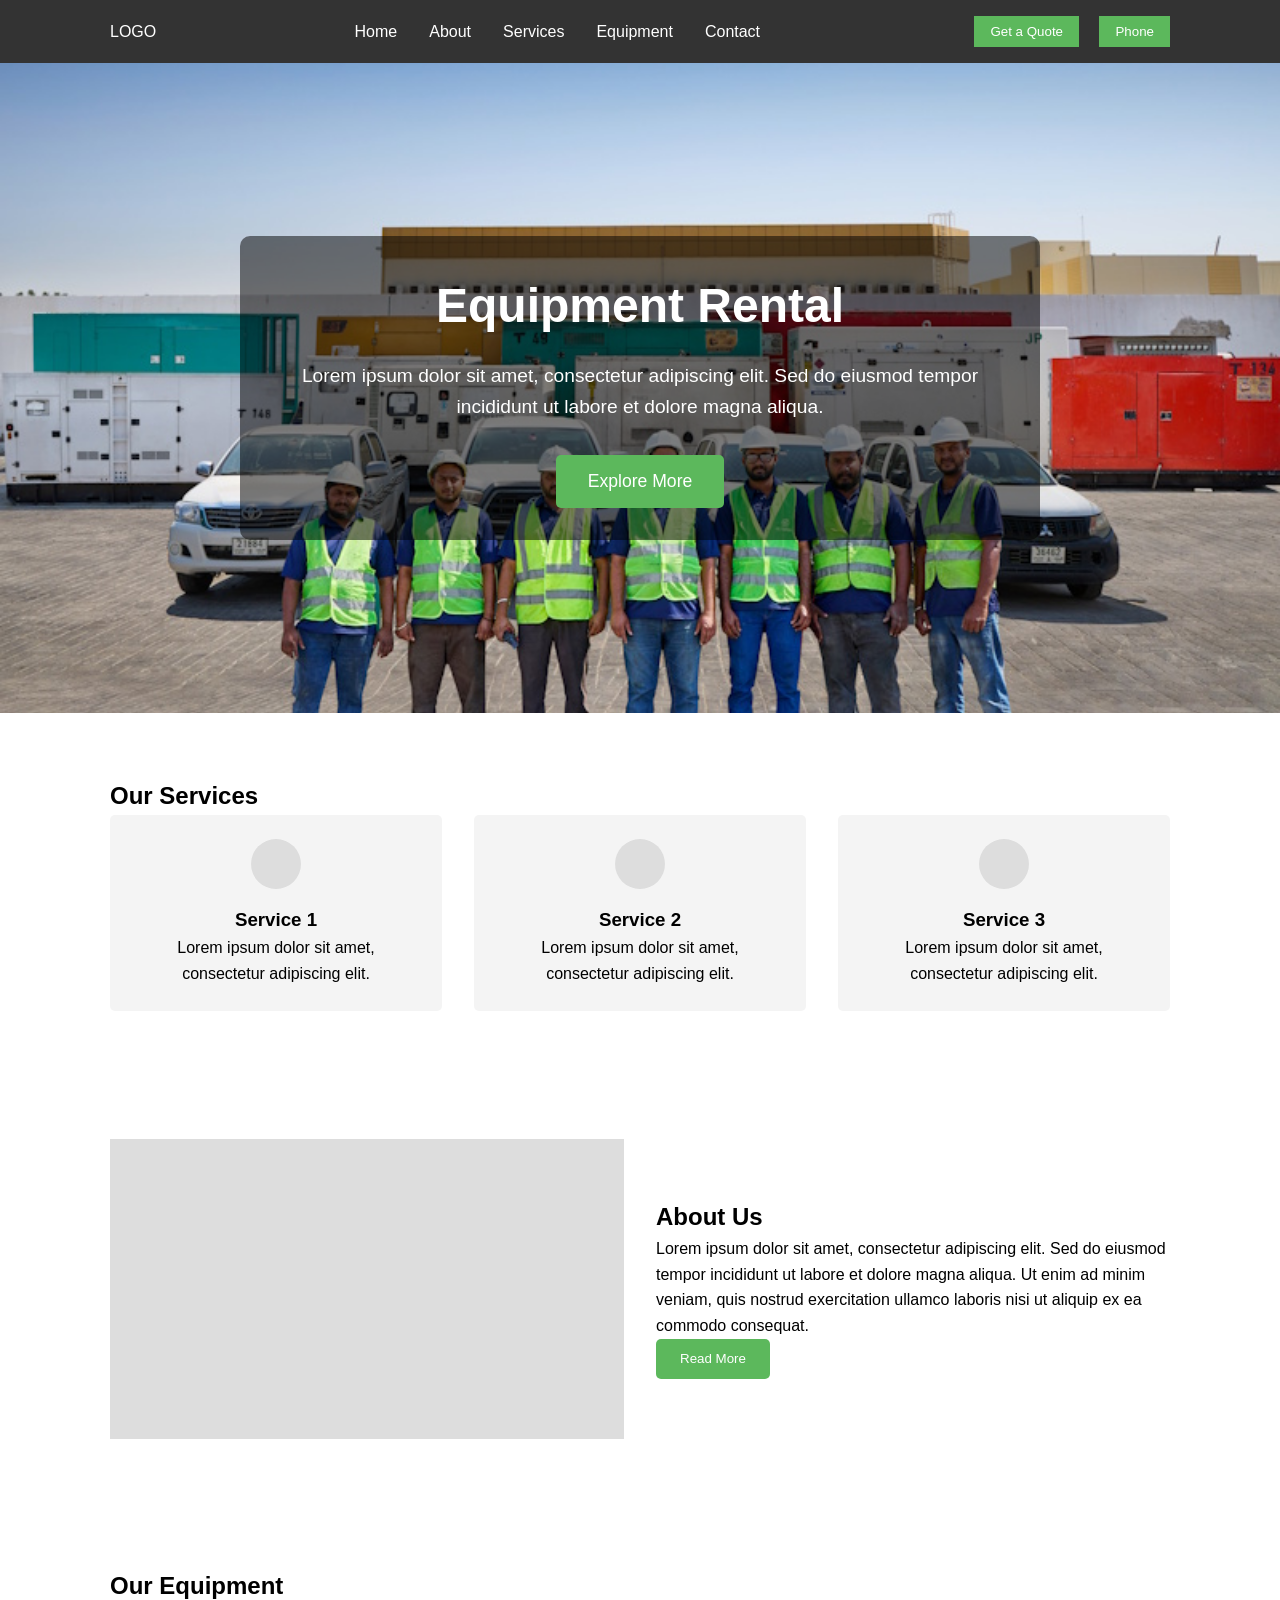
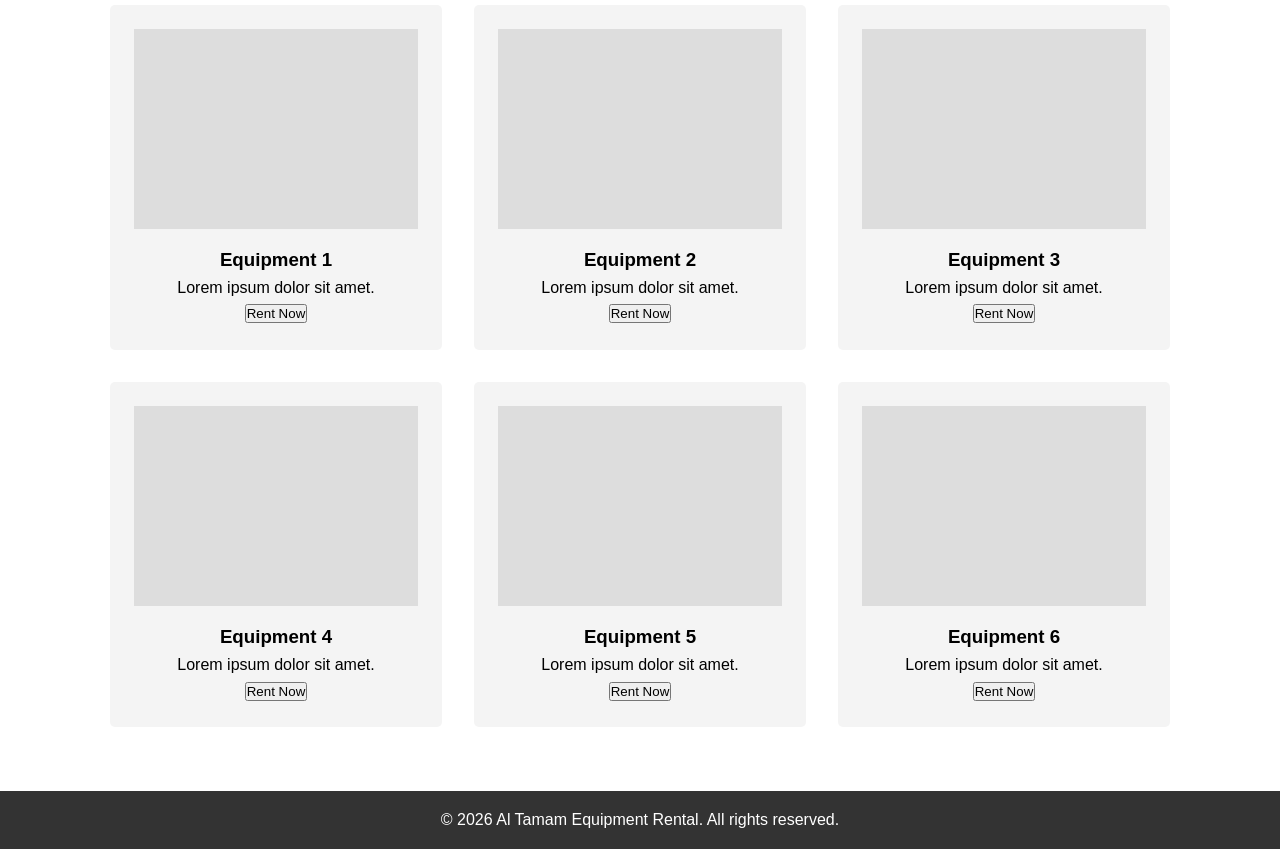
==== publish/index.html @ 0c8b54e4 "UPDATE" ====
<!DOCTYPE html>
<html lang="en">

<head>
    <meta charset="UTF-8">
    <meta name="viewport" content="width=device-width, initial-scale=1.0">
    <title>Al Tamam Equipment Rental</title>
    <link rel="stylesheet" href="style.css">
</head>

<body>
    <header>
        <div class="container">
            <div class="logo">LOGO</div>
            <nav>
                <ul>
                    <li><a href="#">Home</a></li>
                    <li><a href="#">About</a></li>
                    <li><a href="#">Services</a></li>
                    <li><a href="#">Equipment</a></li>
                    <li><a href="#">Contact</a></li>
                </ul>
            </nav>
            <div class="header-buttons">
                <button class="quote-button">Get a Quote</button>
                <button class="phone-button">Phone</button>
            </div>
        </div>
    </header>

    <section class="hero">
        <div class="hero-background">
            <div class="hero-background-image active"></div>
            <div class="hero-background-image"></div>
        </div>
        <div class="container">
            <div class="hero-content">
                <h1>Equipment Rental</h1>
                <p>Lorem ipsum dolor sit amet, consectetur adipiscing elit. Sed do eiusmod tempor incididunt ut labore
                    et dolore magna aliqua.</p>
                <button class="hero-button">Explore More</button>
            </div>
        </div>
    </section>

    <section class="services">
        <div class="container">
            <h2>Our Services</h2>
            <div class="services-grid">
                <div class="service-item">
                    <div class="service-icon"></div>
                    <h3>Service 1</h3>
                    <p>Lorem ipsum dolor sit amet, consectetur adipiscing elit.</p>
                </div>
                <div class="service-item">
                    <div class="service-icon"></div>
                    <h3>Service 2</h3>
                    <p>Lorem ipsum dolor sit amet, consectetur adipiscing elit.</p>
                </div>
                <div class="service-item">
                    <div class="service-icon"></div>
                    <h3>Service 3</h3>
                    <p>Lorem ipsum dolor sit amet, consectetur adipiscing elit.</p>
                </div>
            </div>
        </div>
    </section>

    <section class="about">
        <div class="container">
            <div class="about-content">
                <div class="about-image"></div>
                <div class="about-text">
                    <h2>About Us</h2>
                    <p>Lorem ipsum dolor sit amet, consectetur adipiscing elit. Sed do eiusmod tempor incididunt ut
                        labore et dolore magna aliqua. Ut enim ad minim veniam, quis nostrud exercitation ullamco
                        laboris nisi ut aliquip ex ea commodo consequat.</p>
                    <button class="about-button">Read More</button>
                </div>
            </div>
        </div>
    </section>

    <section class="equipment">
        <div class="container">
            <h2>Our Equipment</h2>
            <div class="equipment-grid">
                <div class="equipment-item">
                    <div class="equipment-image"></div>
                    <h3>Equipment 1</h3>
                    <p>Lorem ipsum dolor sit amet.</p>
                    <button>Rent Now</button>
                </div>
                <div class="equipment-item">
                    <div class="equipment-image"></div>
                    <h3>Equipment 2</h3>
                    <p>Lorem ipsum dolor sit amet.</p>
                    <button>Rent Now</button>
                </div>
                <div class="equipment-item">
                    <div class="equipment-image"></div>
                    <h3>Equipment 3</h3>
                    <p>Lorem ipsum dolor sit amet.</p>
                    <button>Rent Now</button>
                </div>
                <div class="equipment-item">
                    <div class="equipment-image"></div>
                    <h3>Equipment 4</h3>
                    <p>Lorem ipsum dolor sit amet.</p>
                    <button>Rent Now</button>
                </div>
                <div class="equipment-item">
                    <div class="equipment-image"></div>
                    <h3>Equipment 5</h3>
                    <p>Lorem ipsum dolor sit amet.</p>
                    <button>Rent Now</button>
                </div>
                <div class="equipment-item">
                    <div class="equipment-image"></div>
                    <h3>Equipment 6</h3>
                    <p>Lorem ipsum dolor sit amet.</p>
                    <button>Rent Now</button>
                </div>
            </div>
        </div>
    </section>

    <footer>
        <div class="container">
            <p>&copy; 2026 Al Tamam Equipment Rental. All rights reserved.</p>
        </div>
    </footer>
    <script src="script.js"></script>
</body>

</html>
---- publish/style.css ----
/* Basic Reset */
* {
    margin: 0;
    padding: 0;
    box-sizing: border-box;
}

body {
    font-family: Arial, sans-serif;
    line-height: 1.6;
}

.container {
    max-width: 1100px;
    margin: 0 auto;
    padding: 0 20px;
}

/* Header */
header {
    background-color: #333;
    color: #fff;
    padding: 1rem 0;
}

header .container {
    display: flex;
    justify-content: space-between;
    align-items: center;
}

nav ul {
    list-style: none;
    display: flex;
}

nav ul li a {
    color: #fff;
    text-decoration: none;
    padding: 0 1rem;
}

.header-buttons button {
    background-color: #5cb85c;
    color: #fff;
    border: none;
    padding: 0.5rem 1rem;
    margin-left: 1rem;
    cursor: pointer;
}

/* Hero Section */
.hero {
    position: relative;
    height: 650px; /* Adjust as needed */
    overflow: hidden;
    color: #fff;
    text-align: center;
    display: flex;
    align-items: center;
    justify-content: center;
}

.hero-background {
    position: absolute;
    bottom: 0;
    left: 0;
    width: 100%;
    height: 100%;
    background-size: cover;
    background-position: center;
    background-attachment: fixed; /* Parallax effect */
    z-index: -1; /* Behind the content */
}

.hero-background-image {
    position: absolute;
    top: 0;
    left: 0;
    width: 100%;
    height: 100%;
    background-size: cover;
    background-position: center;
    opacity: 0; /* Initially hidden */
    transition: opacity 1s ease-in-out; /* Dissolve transition */
}

.hero-background-image.active {
    opacity: 1; /* Initially visible */
}

.hero-content {
    padding: 2rem;
    background-color: rgba(0, 0, 0, 0.5); /* Semi-transparent background for readability */
    border-radius: 10px;
    max-width: 800px;
}

.hero h1 {
    font-size: 3rem;
    margin-bottom: 1rem;
}

.hero p {
    font-size: 1.2rem;
    margin-bottom: 2rem;
}

.hero-button {
    background-color: #5cb85c;
    color: #fff;
    border: none;
    padding: 1rem 2rem;
    font-size: 1.1rem;
    cursor: pointer;
    border-radius: 5px;
    transition: background-color 0.3s ease;
}

.hero-button:hover {
    background-color: #4cae4c;
}

/* Services Section */
.services {
    padding: 4rem 0;
}

.services-grid {
    display: grid;
    grid-template-columns: repeat(auto-fit, minmax(250px, 1fr));
    gap: 2rem;
}

.service-item {
    background-color: #f4f4f4;
    padding: 1.5rem;
    border-radius: 5px;
    text-align: center;
}

.service-icon {
    width: 50px;
    height: 50px;
    background-color: #ddd;
    margin: 0 auto 1rem;
    border-radius: 50%;
}

/* About Section */
.about {
    padding: 4rem 0;
}

.about-content {
    display: flex;
    gap: 2rem;
    align-items: center;
}

.about-image {
    width: 50%;
    height: 300px;
    background-color: #ddd;
}

.about-text {
    width: 50%;
}

.about-button {
    background-color: #5cb85c;
    color: #fff;
    border: none;
    padding: 0.8rem 1.5rem;
    cursor: pointer;
    border-radius: 5px;
}

/* Equipment Section */
.equipment {
    padding: 4rem 0;
}

.equipment-grid {
    display: grid;
    grid-template-columns: repeat(auto-fit, minmax(250px, 1fr));
    gap: 2rem;
}

.equipment-item {
    background-color: #f4f4f4;
    padding: 1.5rem;
    border-radius: 5px;
    text-align: center;
}

.equipment-image {
    width: 100%;
    height: 200px;
    background-color: #ddd;
    margin-bottom: 1rem;
}

/* Footer */
footer {
    background-color: #333;
    color: #fff;
    text-align: center;
    padding: 1rem 0;
}
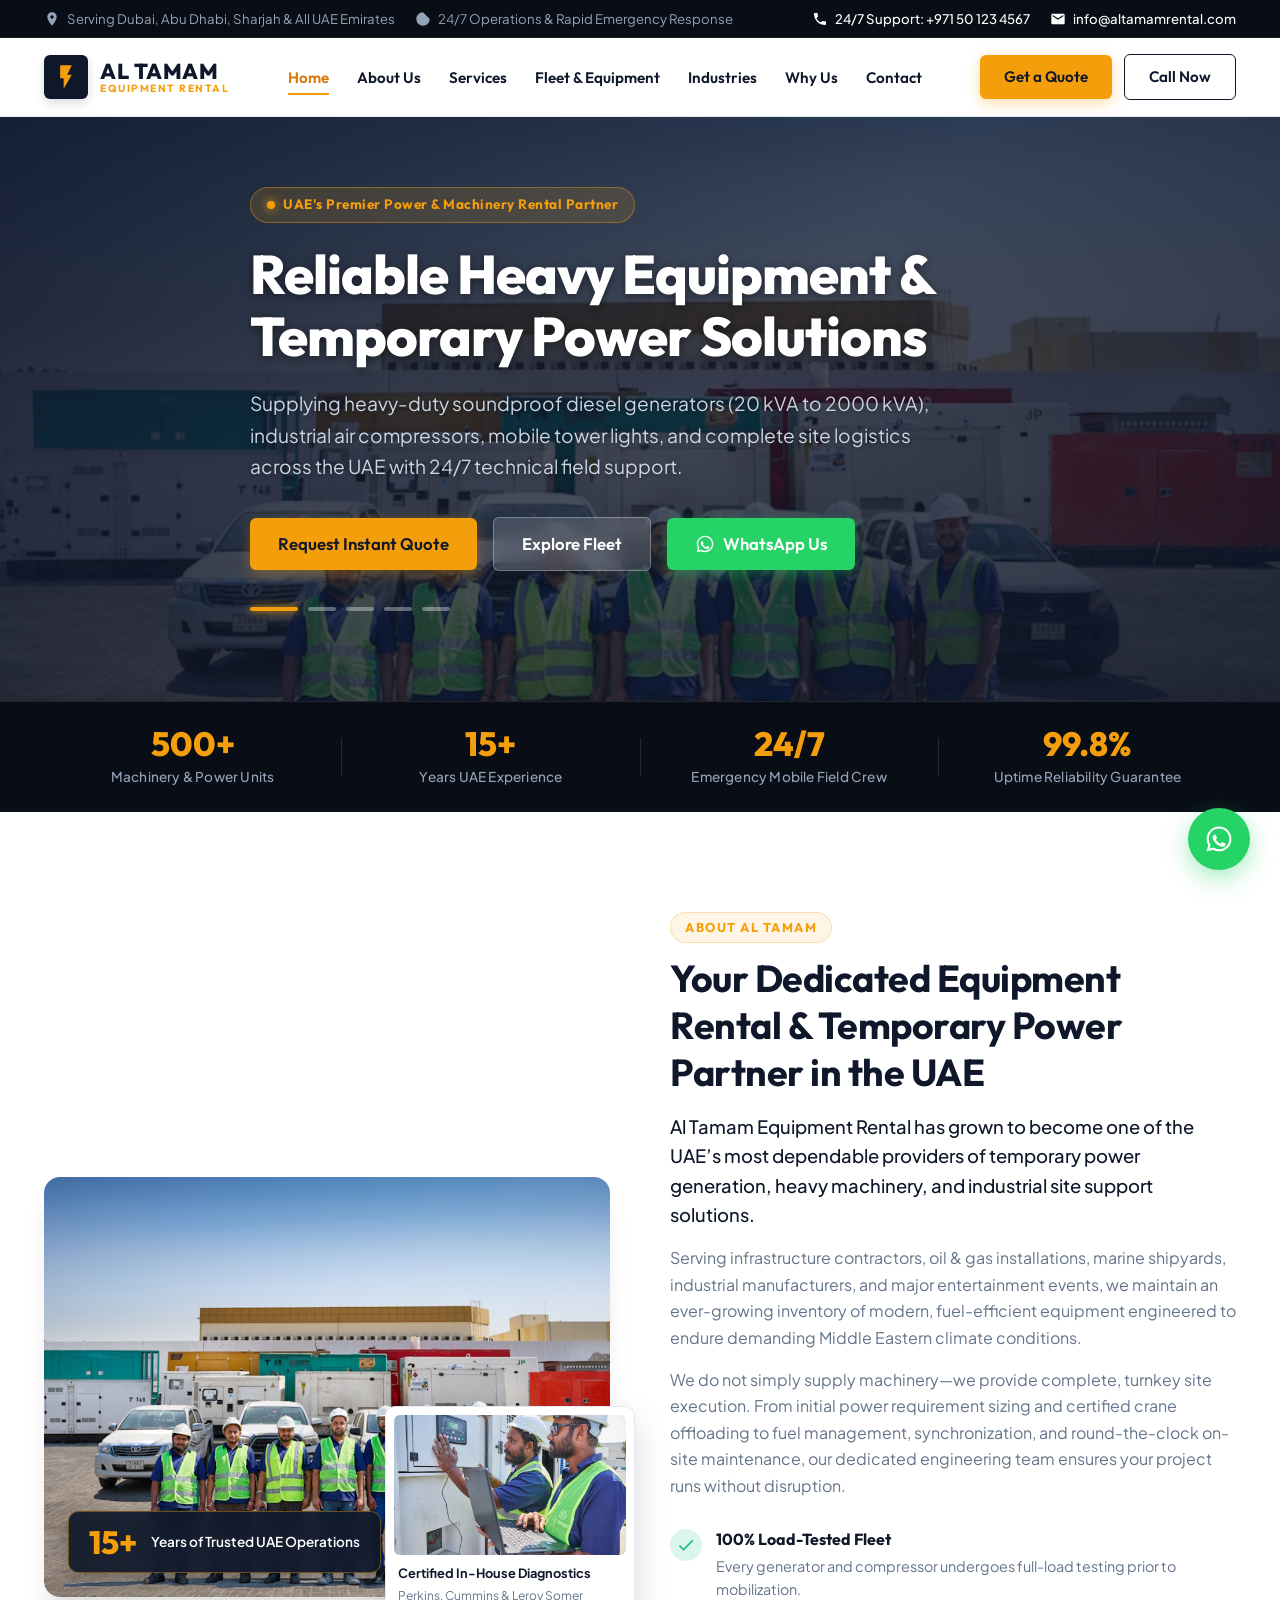
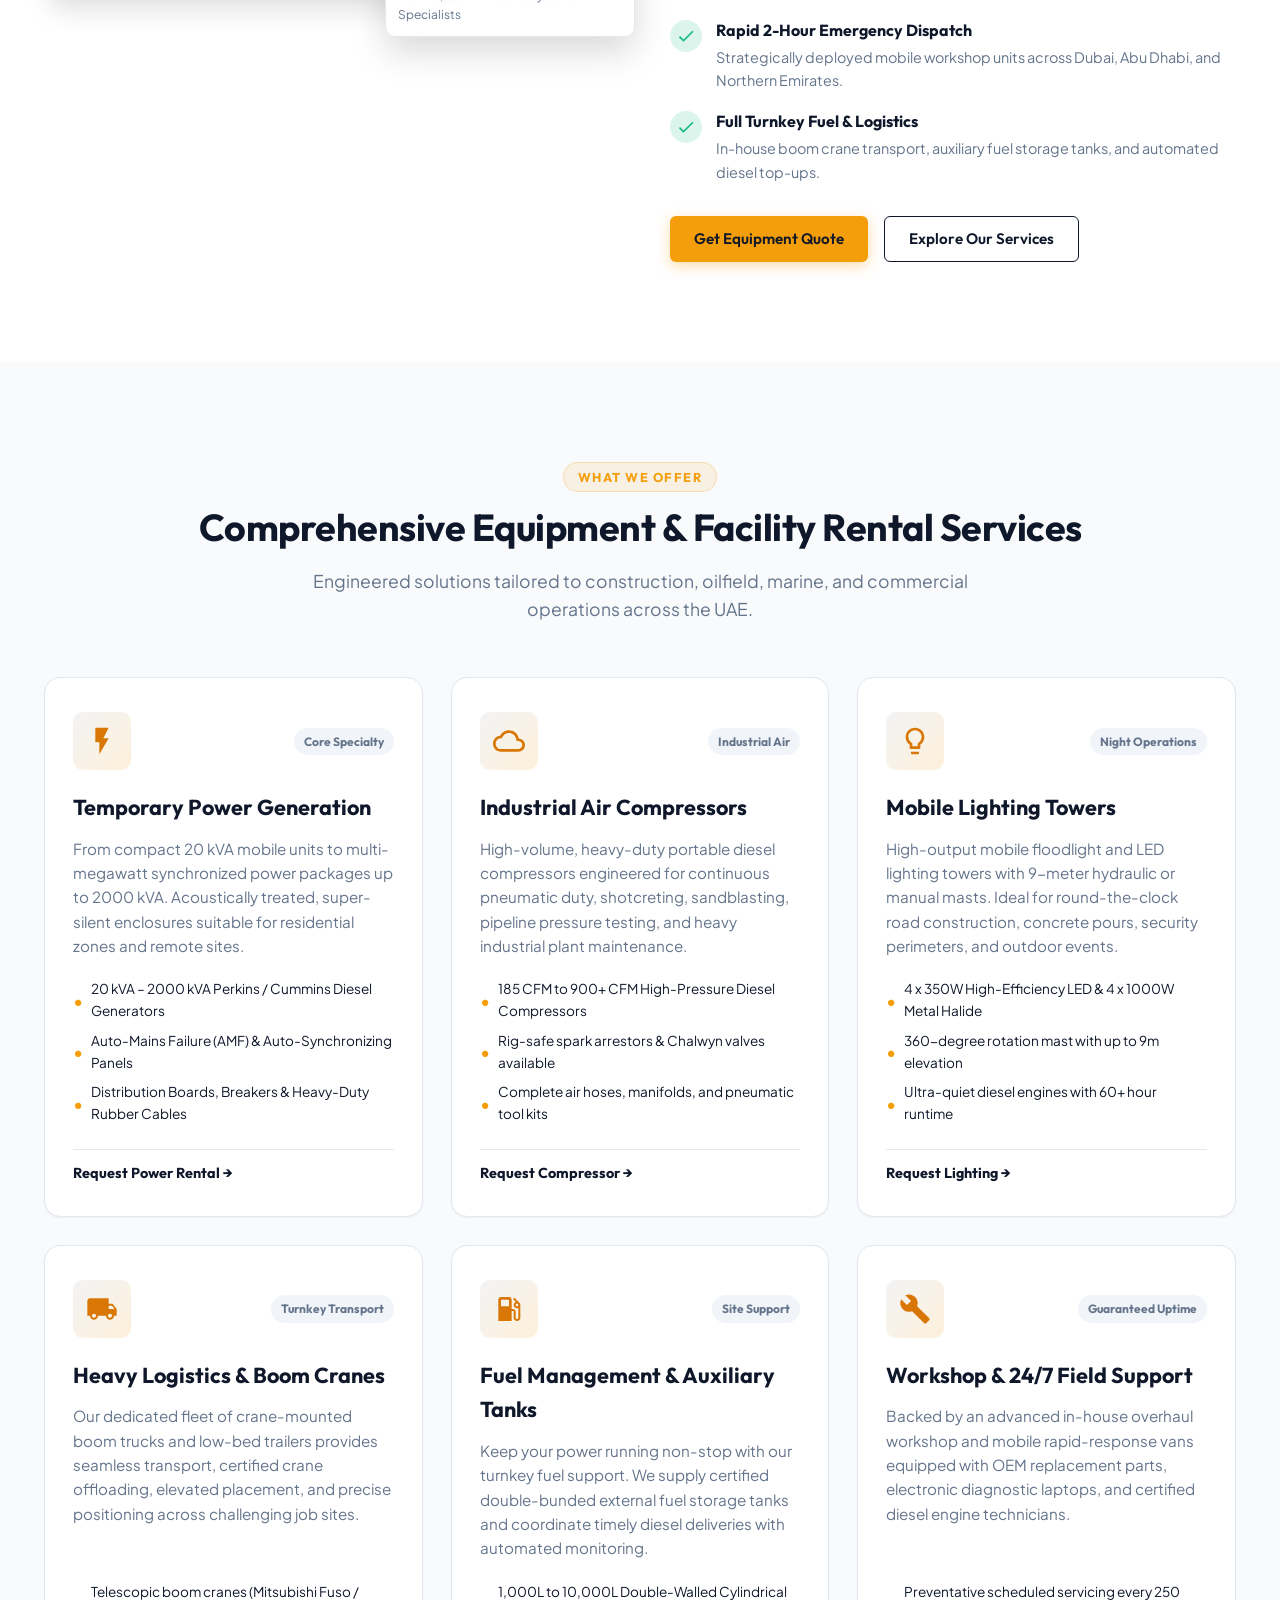
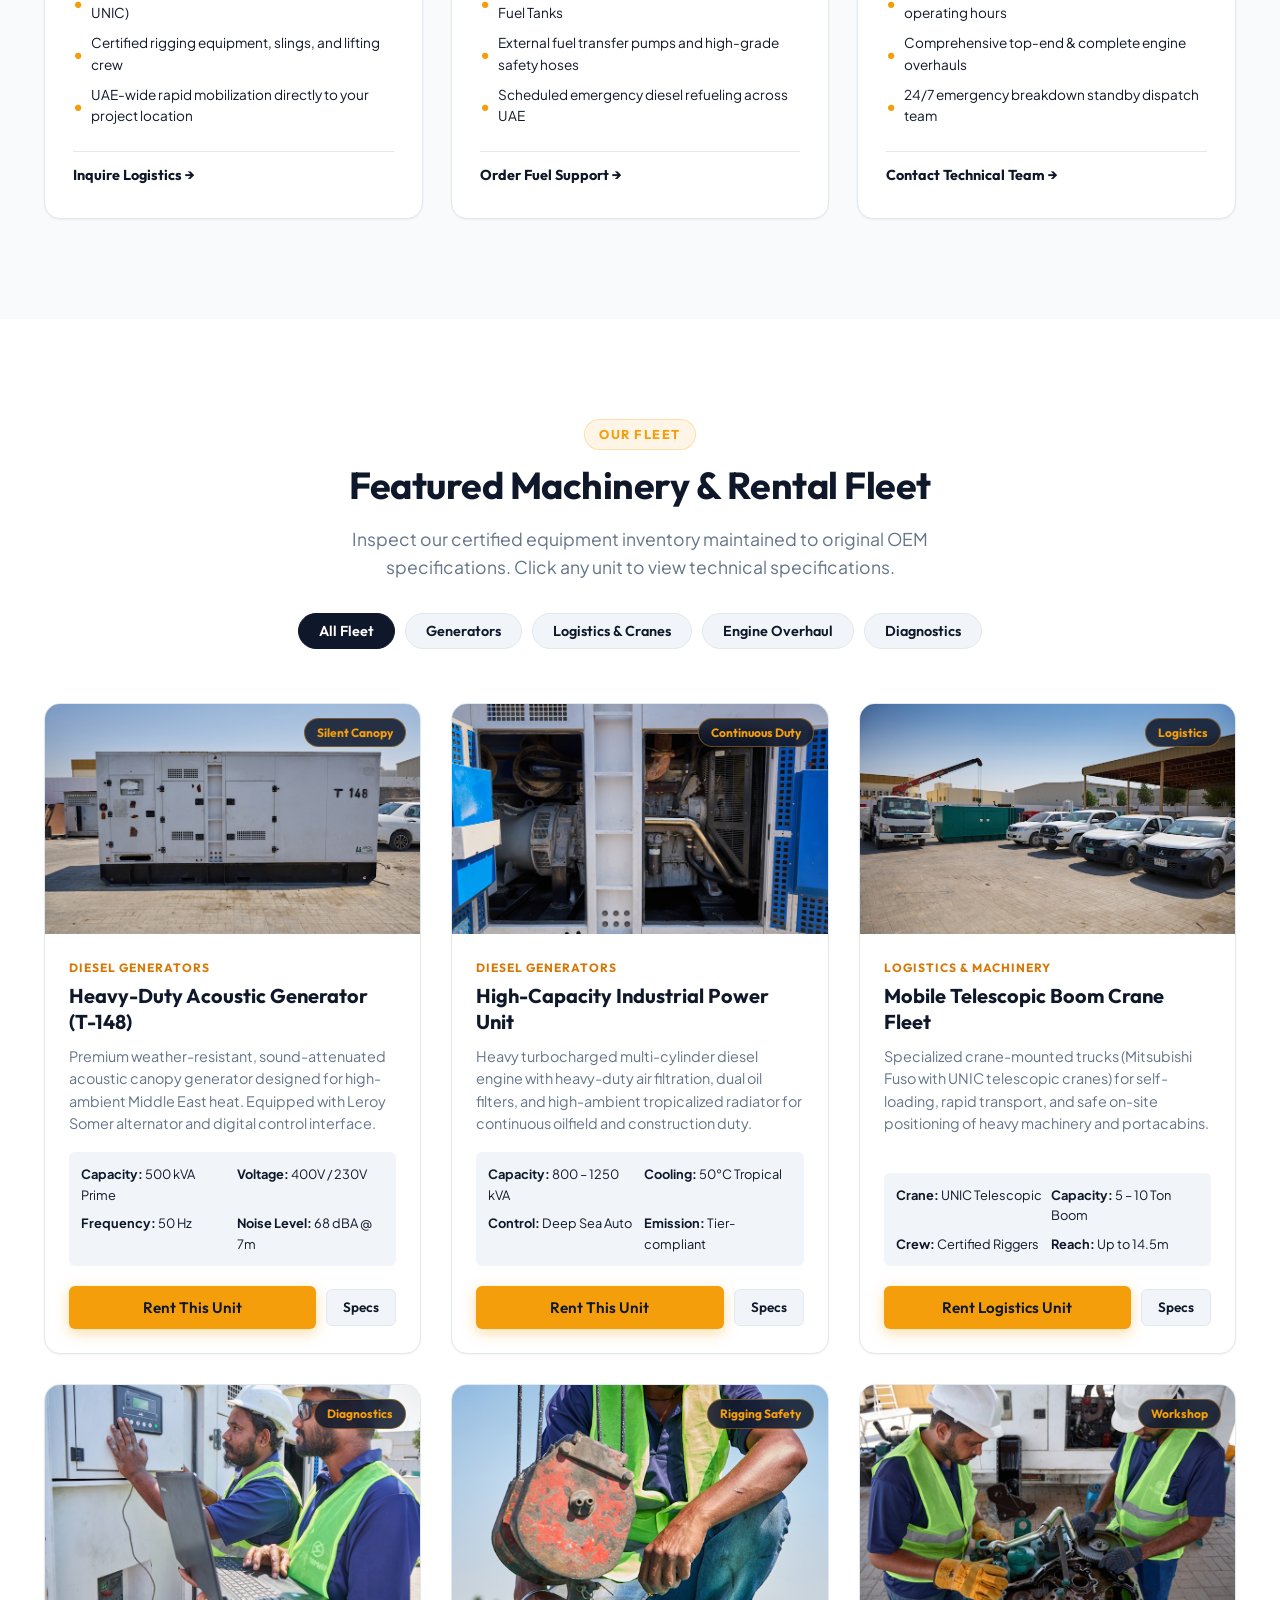
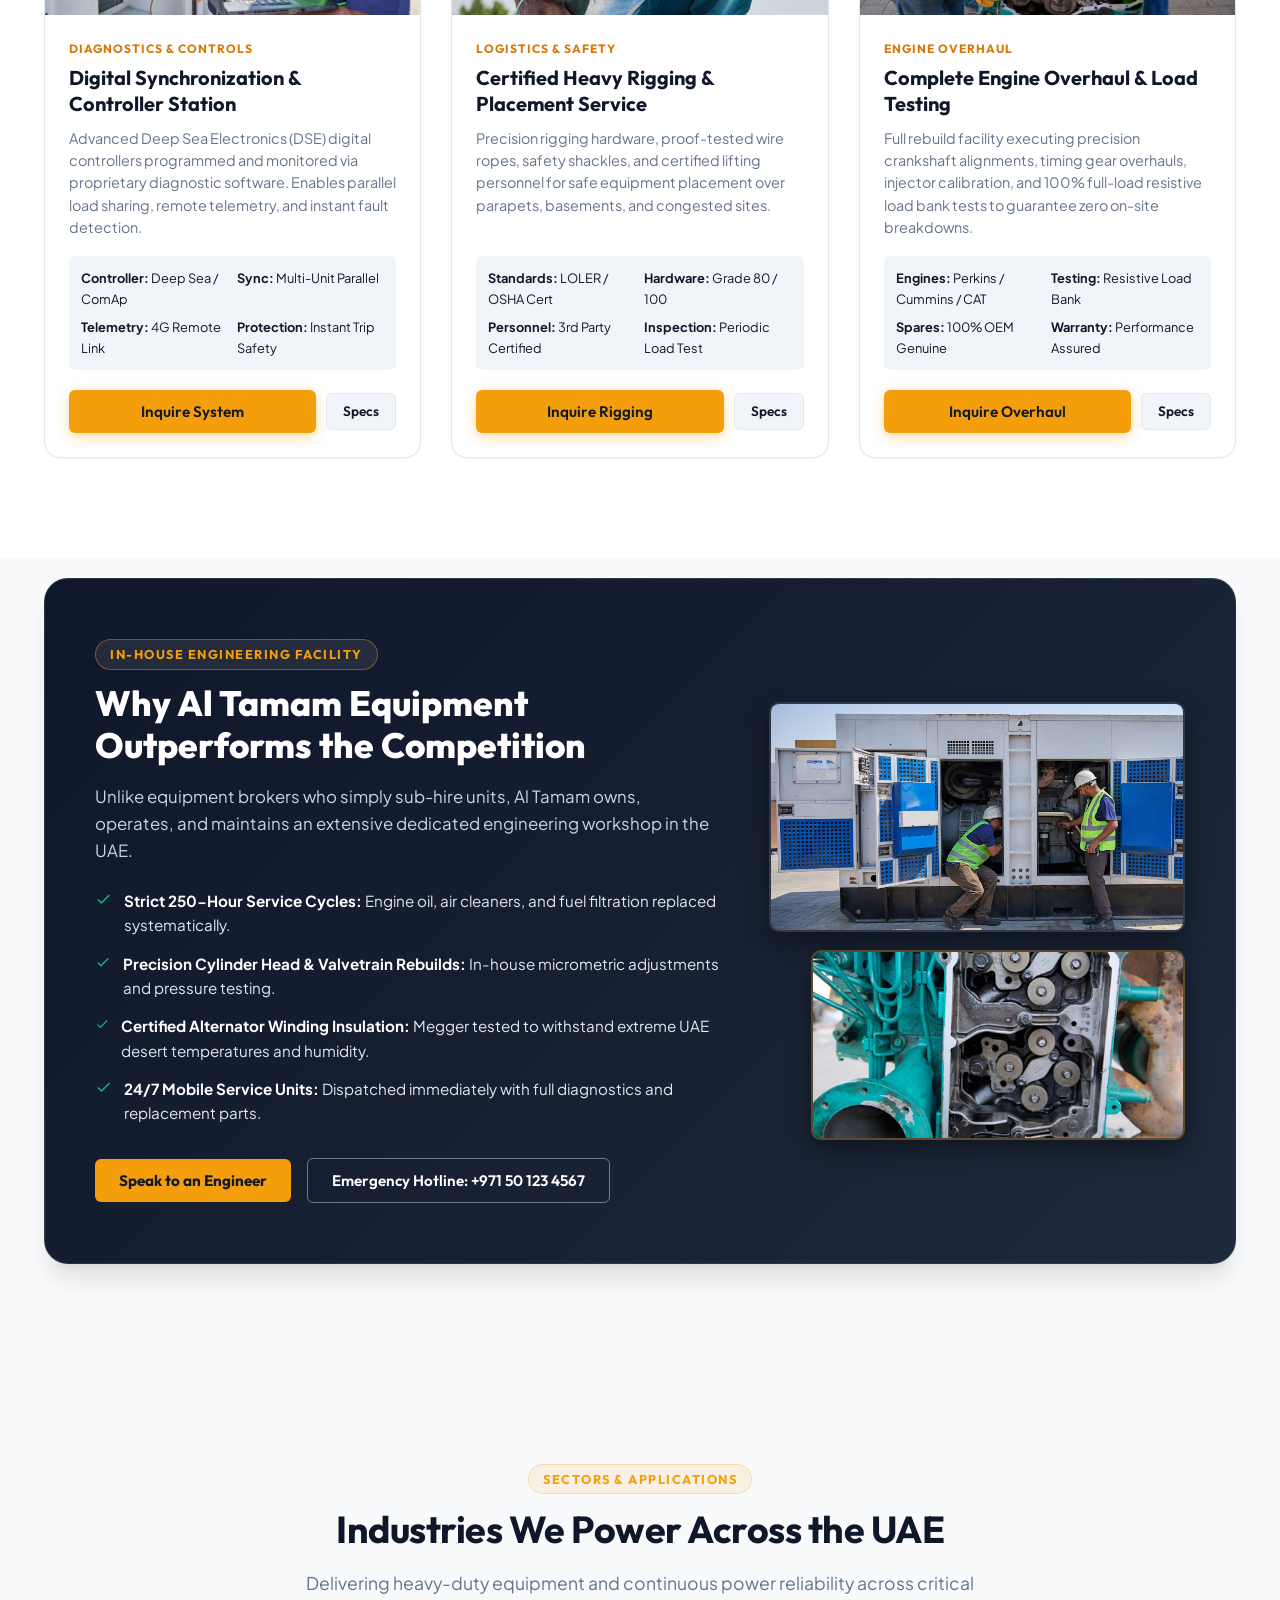
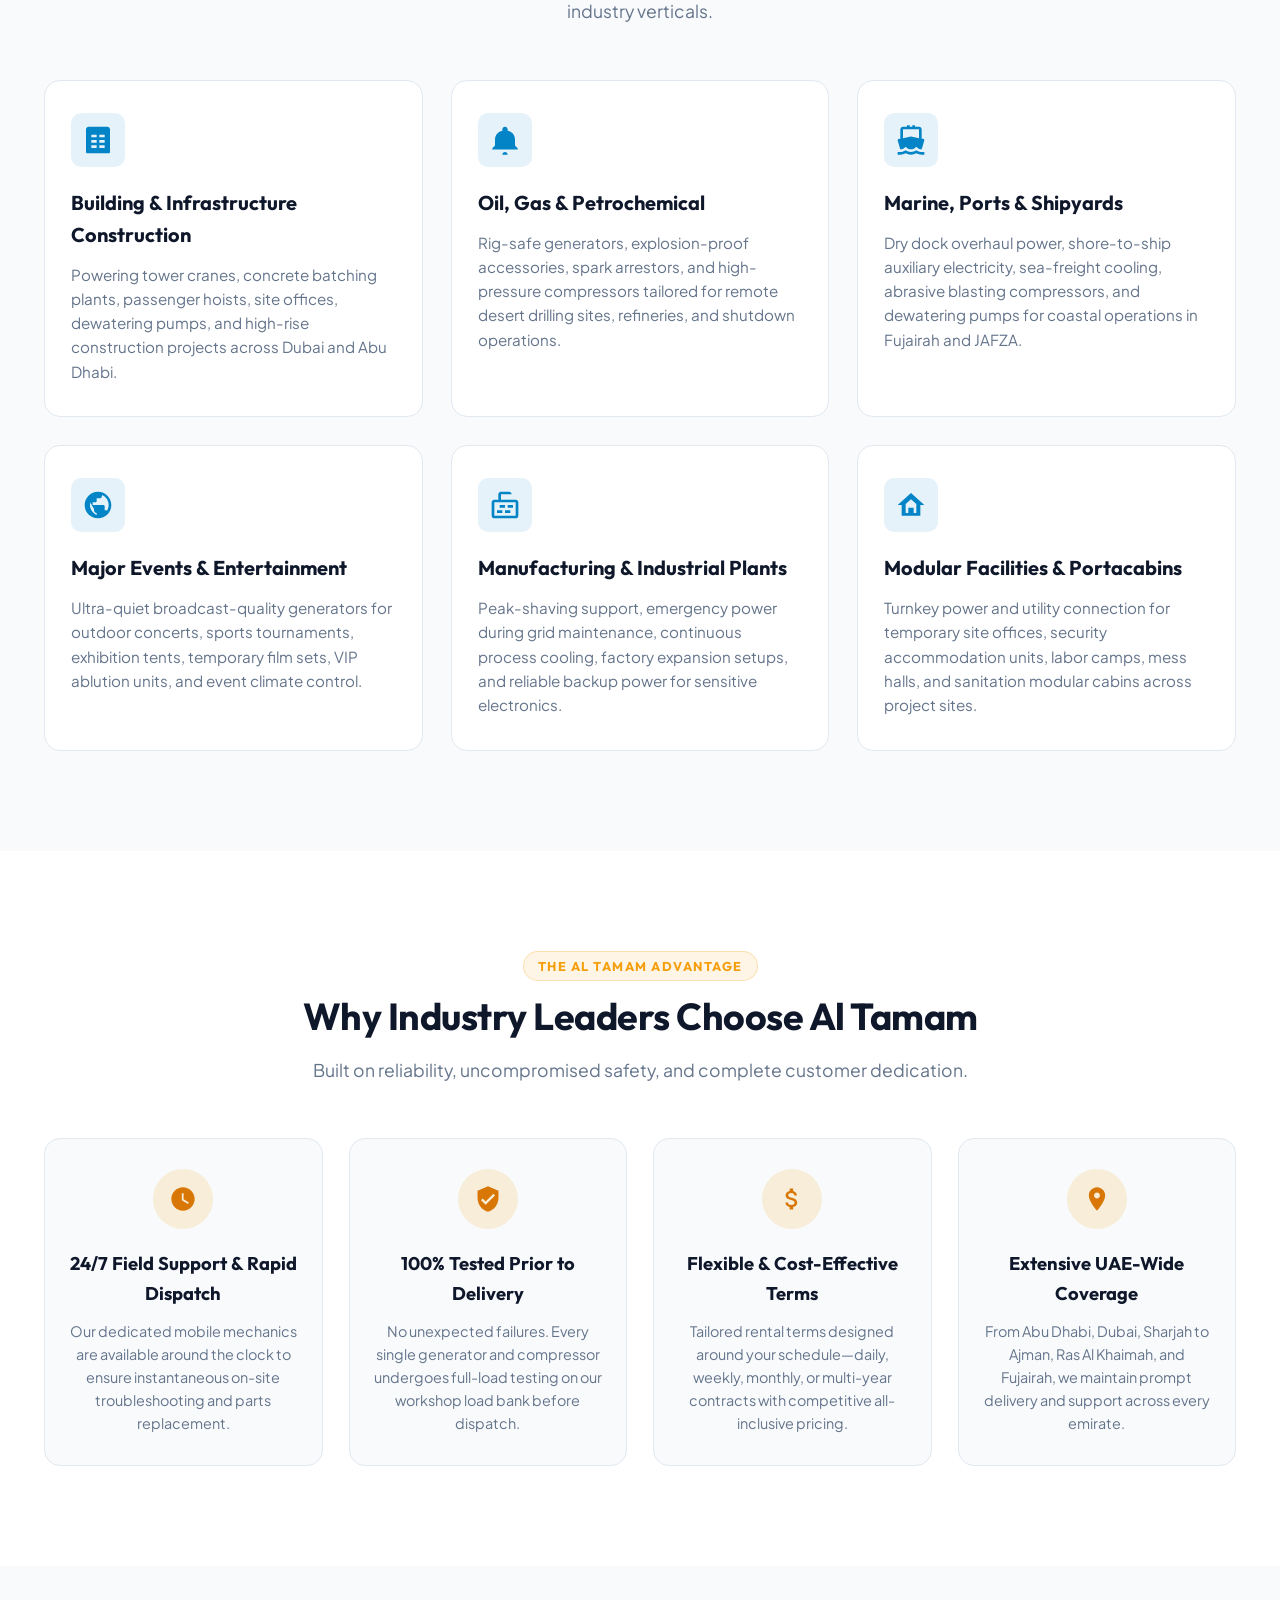
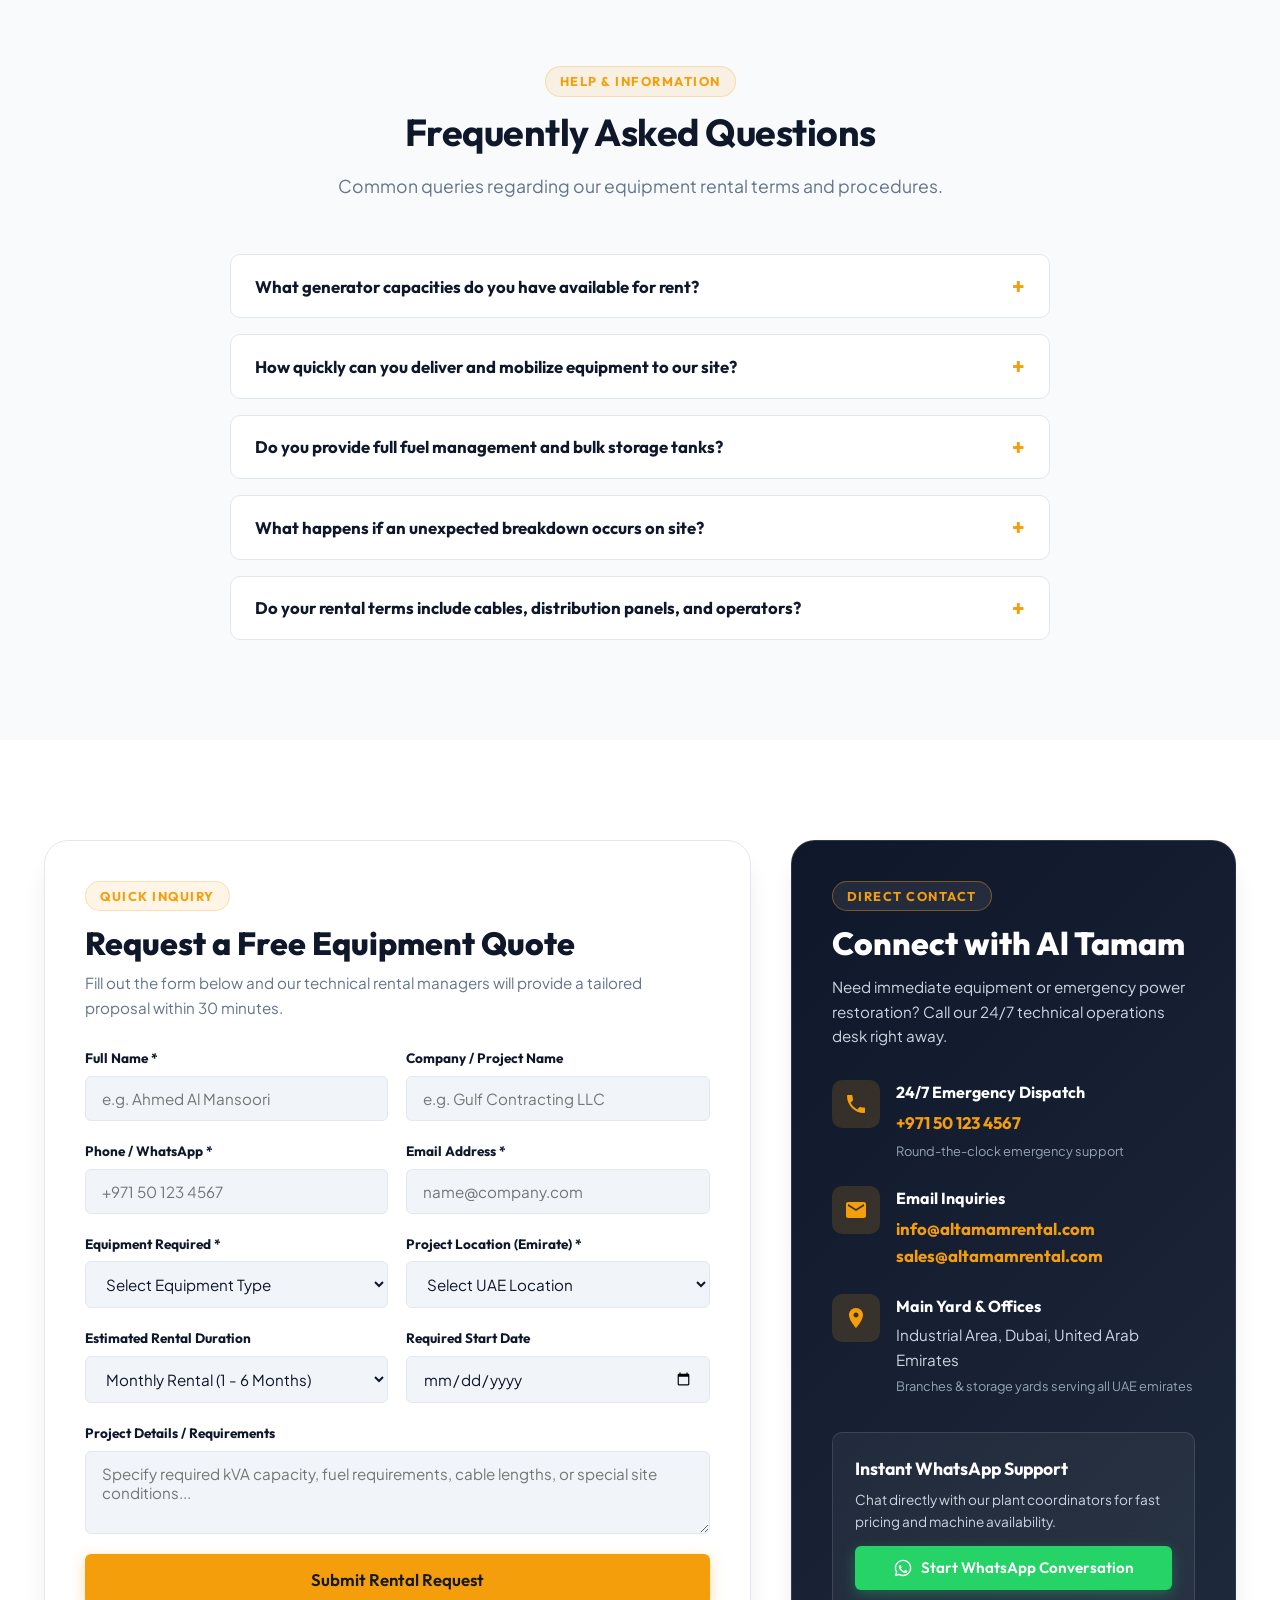
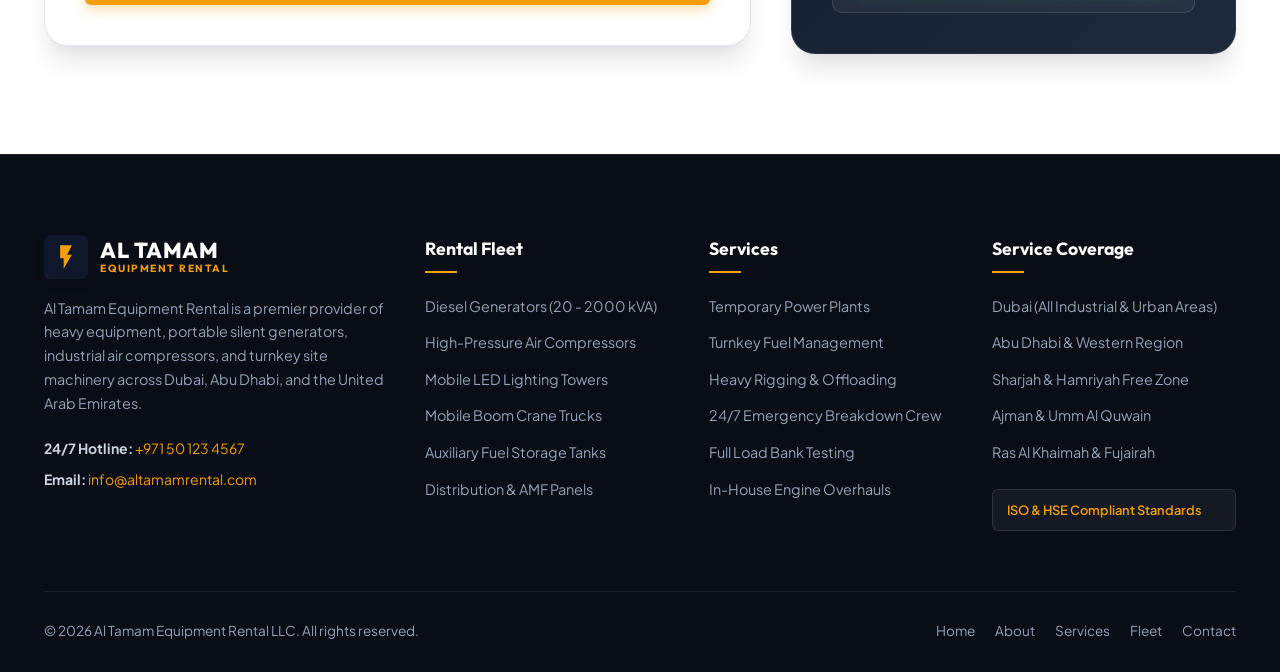
==== commit f9b55c1f: "feat: add frontend assets including script, style, and HTML files for Altamam equipment rental platf" ====
--- a/publish/index.html
+++ b/publish/index.html
@@ -4,132 +4,1061 @@
 <head>
     <meta charset="UTF-8">
     <meta name="viewport" content="width=device-width, initial-scale=1.0">
-    <title>Al Tamam Equipment Rental</title>
+    <title>Al Tamam Equipment Rental | Power Generation & Heavy Equipment Rental UAE</title>
+    <meta name="description" content="Al Tamam Equipment Rental provides premier temporary power generation, diesel generators (20 kVA - 2000 kVA), industrial air compressors, mobile lighting towers, and heavy logistics across Dubai, Abu Dhabi, and the UAE.">
+    <meta name="keywords" content="Equipment Rental UAE, Diesel Generator Rental Dubai, Portacabin Rental, Air Compressor Rental, Lighting Tower Rental, Power Solutions UAE, Al Tamam">
+    
+    <!-- Google Fonts -->
+    <link rel="preconnect" href="https://fonts.googleapis.com">
+    <link rel="preconnect" href="https://fonts.gstatic.com" crossorigin>
+    <link href="https://fonts.googleapis.com/css2?family=Outfit:wght@300;400;500;600;700;800&family=Plus+Jakarta+Sans:wght@400;500;600;700&display=swap" rel="stylesheet">
+    
+    <!-- Stylesheet -->
     <link rel="stylesheet" href="style.css">
 </head>
 
 <body>
-    <header>
-        <div class="container">
-            <div class="logo">LOGO</div>
-            <nav>
+    <!-- Top Information Bar -->
+    <div class="top-bar">
+        <div class="container top-bar-container">
+            <div class="top-bar-left">
+                <span class="info-item">
+                    <svg viewBox="0 0 24 24" width="16" height="16" fill="currentColor"><path d="M12 2C8.13 2 5 5.13 5 9c0 5.25 7 13 7 13s7-7.75 7-13c0-3.87-3.13-7-7-7zm0 9.5c-1.38 0-2.5-1.12-2.5-2.5s1.12-2.5 2.5-2.5 2.5 1.12 2.5 2.5-1.12 2.5-2.5 2.5z"/></svg>
+                    Serving Dubai, Abu Dhabi, Sharjah & All UAE Emirates
+                </span>
+                <span class="info-item desktop-only">
+                    <svg viewBox="0 0 24 24" width="16" height="16" fill="currentColor"><path d="M11.99 2C6.47 2 2 6.48 2 12s4.47 10 9.99 10C17.52 22 22 17.52 22 12S17.52 2 nominal 11.99 2zM12 20c-4.42 0-8-3.58-8-8s3.58-8 8-8 8 3.58 8 8-3.58 8-8 8zm.5-13H11v6l5.25 3.15.75-1.23-4.5-2.67z"/></svg>
+                    24/7 Operations & Rapid Emergency Response
+                </span>
+            </div>
+            <div class="top-bar-right">
+                <a href="tel:+971501234567" class="top-contact-link">
+                    <svg viewBox="0 0 24 24" width="16" height="16" fill="currentColor"><path d="M6.62 10.79c1.44 2.83 3.76 5.14 6.59 6.59l2.2-2.2c.27-.27.67-.36 1.02-.24 1.12.37 2.33.57 3.57.57.55 0 1 .45 1 1V20c0 .55-.45 1-1 1-9.39 0-17-7.61-17-17 0-.55.45-1 1-1h3.5c.55 0 1 .45 1 1 0 1.25.2 2.45.57 3.57.11.35.03.74-.25 1.02l-2.2 2.2z"/></svg>
+                    24/7 Support: +971 50 123 4567
+                </a>
+                <a href="mailto:info@altamamrental.com" class="top-contact-link desktop-only">
+                    <svg viewBox="0 0 24 24" width="16" height="16" fill="currentColor"><path d="M20 4H4c-1.1 0-1.99.9-1.99 2L2 18c0 1.1.9 2 2 2h16c1.1 0 2-.9 2-2V6c0-1.1-.9-2-2-2zm0 4l-8 5-8-5V6l8 5 8-5v2z"/></svg>
+                    info@altamamrental.com
+                </a>
+            </div>
+        </div>
+    </div>
+
+    <!-- Main Navigation Header -->
+    <header class="main-header" id="header">
+        <div class="container header-container">
+            <a href="#" class="brand-logo" aria-label="Al Tamam Equipment Rental Home">
+                <div class="logo-icon">
+                    <svg viewBox="0 0 24 24" width="28" height="28" fill="#F59E0B">
+                        <path d="M7 2v11h3v9l7-12h-4l4-8z"/>
+                    </svg>
+                </div>
+                <div class="logo-text">
+                    <span class="logo-title">AL TAMAM</span>
+                    <span class="logo-subtitle">EQUIPMENT RENTAL</span>
+                </div>
+            </a>
+
+            <!-- Desktop Nav -->
+            <nav class="nav-menu" id="navMenu">
                 <ul>
-                    <li><a href="#">Home</a></li>
-                    <li><a href="#">About</a></li>
-                    <li><a href="#">Services</a></li>
-                    <li><a href="#">Equipment</a></li>
-                    <li><a href="#">Contact</a></li>
+                    <li><a href="#home" class="nav-link active">Home</a></li>
+                    <li><a href="#about" class="nav-link">About Us</a></li>
+                    <li><a href="#services" class="nav-link">Services</a></li>
+                    <li><a href="#equipment" class="nav-link">Fleet & Equipment</a></li>
+                    <li><a href="#industries" class="nav-link">Industries</a></li>
+                    <li><a href="#why-us" class="nav-link">Why Us</a></li>
+                    <li><a href="#contact" class="nav-link">Contact</a></li>
                 </ul>
             </nav>
-            <div class="header-buttons">
-                <button class="quote-button">Get a Quote</button>
-                <button class="phone-button">Phone</button>
+
+            <div class="header-actions">
+                <button class="btn btn-primary open-quote-btn" id="headerQuoteBtn">Get a Quote</button>
+                <a href="tel:+971501234567" class="btn btn-outline desktop-only">Call Now</a>
+                <button class="mobile-toggle" id="mobileToggle" aria-label="Toggle navigation menu">
+                    <span class="bar"></span>
+                    <span class="bar"></span>
+                    <span class="bar"></span>
+                </button>
             </div>
         </div>
     </header>
 
-    <section class="hero">
-        <div class="hero-background">
-            <div class="hero-background-image active"></div>
-            <div class="hero-background-image"></div>
-        </div>
-        <div class="container">
-            <div class="hero-content">
-                <h1>Equipment Rental</h1>
-                <p>Lorem ipsum dolor sit amet, consectetur adipiscing elit. Sed do eiusmod tempor incididunt ut labore
-                    et dolore magna aliqua.</p>
-                <button class="hero-button">Explore More</button>
-            </div>
-        </div>
-    </section>
-
-    <section class="services">
-        <div class="container">
-            <h2>Our Services</h2>
-            <div class="services-grid">
-                <div class="service-item">
-                    <div class="service-icon"></div>
-                    <h3>Service 1</h3>
-                    <p>Lorem ipsum dolor sit amet, consectetur adipiscing elit.</p>
-                </div>
-                <div class="service-item">
-                    <div class="service-icon"></div>
-                    <h3>Service 2</h3>
-                    <p>Lorem ipsum dolor sit amet, consectetur adipiscing elit.</p>
-                </div>
-                <div class="service-item">
-                    <div class="service-icon"></div>
-                    <h3>Service 3</h3>
-                    <p>Lorem ipsum dolor sit amet, consectetur adipiscing elit.</p>
-                </div>
-            </div>
-        </div>
-    </section>
-
-    <section class="about">
-        <div class="container">
-            <div class="about-content">
-                <div class="about-image"></div>
-                <div class="about-text">
-                    <h2>About Us</h2>
-                    <p>Lorem ipsum dolor sit amet, consectetur adipiscing elit. Sed do eiusmod tempor incididunt ut
-                        labore et dolore magna aliqua. Ut enim ad minim veniam, quis nostrud exercitation ullamco
-                        laboris nisi ut aliquip ex ea commodo consequat.</p>
-                    <button class="about-button">Read More</button>
-                </div>
-            </div>
-        </div>
-    </section>
-
-    <section class="equipment">
-        <div class="container">
-            <h2>Our Equipment</h2>
-            <div class="equipment-grid">
-                <div class="equipment-item">
-                    <div class="equipment-image"></div>
-                    <h3>Equipment 1</h3>
-                    <p>Lorem ipsum dolor sit amet.</p>
-                    <button>Rent Now</button>
-                </div>
-                <div class="equipment-item">
-                    <div class="equipment-image"></div>
-                    <h3>Equipment 2</h3>
-                    <p>Lorem ipsum dolor sit amet.</p>
-                    <button>Rent Now</button>
-                </div>
-                <div class="equipment-item">
-                    <div class="equipment-image"></div>
-                    <h3>Equipment 3</h3>
-                    <p>Lorem ipsum dolor sit amet.</p>
-                    <button>Rent Now</button>
-                </div>
-                <div class="equipment-item">
-                    <div class="equipment-image"></div>
-                    <h3>Equipment 4</h3>
-                    <p>Lorem ipsum dolor sit amet.</p>
-                    <button>Rent Now</button>
-                </div>
-                <div class="equipment-item">
-                    <div class="equipment-image"></div>
-                    <h3>Equipment 5</h3>
-                    <p>Lorem ipsum dolor sit amet.</p>
-                    <button>Rent Now</button>
-                </div>
-                <div class="equipment-item">
-                    <div class="equipment-image"></div>
-                    <h3>Equipment 6</h3>
-                    <p>Lorem ipsum dolor sit amet.</p>
-                    <button>Rent Now</button>
-                </div>
-            </div>
-        </div>
-    </section>
-
-    <footer>
-        <div class="container">
-            <p>&copy; 2026 Al Tamam Equipment Rental. All rights reserved.</p>
+    <main>
+        <!-- Hero Section with Background Slider -->
+        <section class="hero" id="home">
+            <div class="hero-background">
+                <div class="hero-background-image active"></div>
+                <div class="hero-background-image"></div>
+            </div>
+            <div class="hero-overlay"></div>
+
+            <div class="container hero-container">
+                <div class="hero-content">
+                    <div class="hero-badge">
+                        <span class="badge-dot"></span> UAE's Premier Power & Machinery Rental Partner
+                    </div>
+                    <h1 class="hero-title" id="heroTitle">
+                        Reliable Heavy Equipment & Temporary Power Solutions
+                    </h1>
+                    <p class="hero-description" id="heroDesc">
+                        Supplying heavy-duty soundproof diesel generators (20 kVA to 2000 kVA), industrial air compressors, mobile tower lights, and complete site logistics across the UAE with 24/7 technical field support.
+                    </p>
+
+                    <div class="hero-buttons">
+                        <button class="btn btn-primary btn-large open-quote-btn">Request Instant Quote</button>
+                        <a href="#equipment" class="btn btn-secondary btn-large">Explore Fleet</a>
+                        <a href="https://wa.me/971501234567" target="_blank" class="btn btn-whatsapp btn-large">
+                            <svg viewBox="0 0 24 24" width="20" height="20" fill="currentColor"><path d="M12.04 2c-5.46 0-9.91 4.45-9.91 9.91 0 1.75.46 3.45 1.32 4.95L2.05 22l5.25-1.38c1.45.79 3.08 1.21 4.74 1.21 5.46 0 9.91-4.45 9.91-9.91 0-2.65-1.03-5.14-2.9-7.01A9.816 9.816 0 0 0 12.04 2m.01 1.67c4.54 0 8.24 3.7 8.24 8.24 0 2.2-.86 4.28-2.42 5.83a8.192 8.192 0 0 1-5.82 2.41c-1.48 0-2.93-.4-4.2-1.15l-.3-.18-3.12.82.83-3.04-.2-.31a8.17 8.17 0 0 1-1.26-4.38c0-4.54 3.7-8.24 8.25-8.24m4.52 11.66c-.25-.13-1.47-.72-1.7-.81-.23-.08-.39-.13-.56.13-.17.25-.64.81-.79.97-.14.17-.29.19-.54.06-.25-.13-1.06-.39-2.02-1.25-.75-.67-1.26-1.5-1.41-1.75-.14-.25-.02-.39.11-.51.11-.11.25-.29.38-.44.12-.14.17-.25.25-.41.08-.17.04-.31-.02-.44-.06-.13-.56-1.34-.76-1.84-.2-.49-.4-.42-.56-.43h-.47c-.17 0-.44.06-.67.31-.23.25-.88.86-.88 2.1 0 1.24.9 2.44 1.03 2.61.13.17 1.78 2.72 4.31 3.81.6.26 1.07.42 1.44.53.61.2 1.16.17 1.6.11.49-.07 1.47-.6 1.68-1.18.21-.58.21-1.07.15-1.18-.06-.11-.23-.17-.48-.3z"/></svg>
+                            WhatsApp Us
+                        </a>
+                    </div>
+
+                    <!-- Slide Navigation Indicator Dots -->
+                    <div class="slider-controls">
+                        <span class="slide-indicator active" data-index="0"></span>
+                        <span class="slide-indicator" data-index="1"></span>
+                        <span class="slide-indicator" data-index="2"></span>
+                        <span class="slide-indicator" data-index="3"></span>
+                        <span class="slide-indicator" data-index="4"></span>
+                    </div>
+                </div>
+            </div>
+
+            <!-- Highlights Bar -->
+            <div class="hero-stats-bar">
+                <div class="container hero-stats-container">
+                    <div class="stat-item">
+                        <span class="stat-number">500+</span>
+                        <span class="stat-label">Machinery & Power Units</span>
+                    </div>
+                    <div class="stat-divider"></div>
+                    <div class="stat-item">
+                        <span class="stat-number">15+</span>
+                        <span class="stat-label">Years UAE Experience</span>
+                    </div>
+                    <div class="stat-divider"></div>
+                    <div class="stat-item">
+                        <span class="stat-number">24/7</span>
+                        <span class="stat-label">Emergency Mobile Field Crew</span>
+                    </div>
+                    <div class="stat-divider"></div>
+                    <div class="stat-item">
+                        <span class="stat-number">99.8%</span>
+                        <span class="stat-label">Uptime Reliability Guarantee</span>
+                    </div>
+                </div>
+            </div>
+        </section>
+
+        <!-- About Us Section -->
+        <section class="about" id="about">
+            <div class="container">
+                <div class="about-grid">
+                    <div class="about-images-wrapper">
+                        <div class="about-main-image-container">
+                            <img src="images/image_1.jpg" alt="Al Tamam expert engineering team and fleet of generators in UAE" class="about-img-main" loading="lazy">
+                            <div class="about-badge-floating">
+                                <span class="badge-number">15+</span>
+                                <span class="badge-text">Years of Trusted UAE Operations</span>
+                            </div>
+                        </div>
+                        <div class="about-sub-image-container">
+                            <img src="images/image_4.jpg" alt="Al Tamam certified technicians calibrating generator controller" class="about-img-sub" loading="lazy">
+                            <div class="about-sub-caption">
+                                <strong>Certified In-House Diagnostics</strong>
+                                <span>Perkins, Cummins & Leroy Somer Specialists</span>
+                            </div>
+                        </div>
+                    </div>
+
+                    <div class="about-text-content">
+                        <div class="section-tag">ABOUT AL TAMAM</div>
+                        <h2 class="section-title">Your Dedicated Equipment Rental & Temporary Power Partner in the UAE</h2>
+                        <p class="lead-text">
+                            Al Tamam Equipment Rental has grown to become one of the UAE’s most dependable providers of temporary power generation, heavy machinery, and industrial site support solutions.
+                        </p>
+                        <p>
+                            Serving infrastructure contractors, oil & gas installations, marine shipyards, industrial manufacturers, and major entertainment events, we maintain an ever-growing inventory of modern, fuel-efficient equipment engineered to endure demanding Middle Eastern climate conditions.
+                        </p>
+                        <p>
+                            We do not simply supply machinery—we provide complete, turnkey site execution. From initial power requirement sizing and certified crane offloading to fuel management, synchronization, and round-the-clock on-site maintenance, our dedicated engineering team ensures your project runs without disruption.
+                        </p>
+
+                        <div class="about-features-list">
+                            <div class="about-feature">
+                                <div class="feature-icon-box">
+                                    <svg viewBox="0 0 24 24" width="20" height="20" fill="currentColor"><path d="M9 16.17L4.83 12l-1.42 1.41L9 19 21 7l-1.41-1.41z"/></svg>
+                                </div>
+                                <div>
+                                    <h4>100% Load-Tested Fleet</h4>
+                                    <p>Every generator and compressor undergoes full-load testing prior to mobilization.</p>
+                                </div>
+                            </div>
+                            <div class="about-feature">
+                                <div class="feature-icon-box">
+                                    <svg viewBox="0 0 24 24" width="20" height="20" fill="currentColor"><path d="M9 16.17L4.83 12l-1.42 1.41L9 19 21 7l-1.41-1.41z"/></svg>
+                                </div>
+                                <div>
+                                    <h4>Rapid 2-Hour Emergency Dispatch</h4>
+                                    <p>Strategically deployed mobile workshop units across Dubai, Abu Dhabi, and Northern Emirates.</p>
+                                </div>
+                            </div>
+                            <div class="about-feature">
+                                <div class="feature-icon-box">
+                                    <svg viewBox="0 0 24 24" width="20" height="20" fill="currentColor"><path d="M9 16.17L4.83 12l-1.42 1.41L9 19 21 7l-1.41-1.41z"/></svg>
+                                </div>
+                                <div>
+                                    <h4>Full Turnkey Fuel & Logistics</h4>
+                                    <p>In-house boom crane transport, auxiliary fuel storage tanks, and automated diesel top-ups.</p>
+                                </div>
+                            </div>
+                        </div>
+
+                        <div class="about-cta-row">
+                            <button class="btn btn-primary open-quote-btn">Get Equipment Quote</button>
+                            <a href="#services" class="btn btn-outline">Explore Our Services</a>
+                        </div>
+                    </div>
+                </div>
+            </div>
+        </section>
+
+        <!-- Services Section -->
+        <section class="services" id="services">
+            <div class="container">
+                <div class="section-header text-center">
+                    <div class="section-tag">WHAT WE OFFER</div>
+                    <h2 class="section-title">Comprehensive Equipment & Facility Rental Services</h2>
+                    <p class="section-subtitle">
+                        Engineered solutions tailored to construction, oilfield, marine, and commercial operations across the UAE.
+                    </p>
+                </div>
+
+                <div class="services-grid">
+                    <!-- Service 1: Power Generation -->
+                    <div class="service-card">
+                        <div class="service-card-header">
+                            <div class="service-icon-wrapper">
+                                <svg viewBox="0 0 24 24" width="32" height="32" fill="currentColor"><path d="M7 2v11h3v9l7-12h-4l4-8z"/></svg>
+                            </div>
+                            <span class="service-tag">Core Specialty</span>
+                        </div>
+                        <h3>Temporary Power Generation</h3>
+                        <p>
+                            From compact 20 kVA mobile units to multi-megawatt synchronized power packages up to 2000 kVA. Acoustically treated, super-silent enclosures suitable for residential zones and remote sites.
+                        </p>
+                        <ul class="service-points">
+                            <li>20 kVA – 2000 kVA Perkins / Cummins Diesel Generators</li>
+                            <li>Auto-Mains Failure (AMF) & Auto-Synchronizing Panels</li>
+                            <li>Distribution Boards, Breakers & Heavy-Duty Rubber Cables</li>
+                        </ul>
+                        <button class="service-btn open-quote-btn" data-service="Power Generation">Request Power Rental &rarr;</button>
+                    </div>
+
+                    <!-- Service 2: Air Compressors -->
+                    <div class="service-card">
+                        <div class="service-card-header">
+                            <div class="service-icon-wrapper">
+                                <svg viewBox="0 0 24 24" width="32" height="32" fill="currentColor"><path d="M19.35 10.04C18.67 6.59 15.64 4 12 4 9.11 4 6.6 5.64 5.35 8.04 2.34 8.36 0 10.91 0 14c0 3.31 2.69 6 6 6h13c2.76 0 5-2.24 5-5 0-2.64-2.05-4.78-4.65-4.96zM19 18H6c-2.21 0-4-1.79-4-4 0-2.05 1.53-3.76 3.56-3.97l1.07-.11.5-.95C8.08 7.14 9.94 6 12 6c2.62 0 4.88 1.86 5.39 4.43l.3 1.5 1.53.11c1.56.1 2.78 1.41 2.78 2.96 0 1.65-1.35 3-3 3z"/></svg>
+                            </div>
+                            <span class="service-tag">Industrial Air</span>
+                        </div>
+                        <h3>Industrial Air Compressors</h3>
+                        <p>
+                            High-volume, heavy-duty portable diesel compressors engineered for continuous pneumatic duty, shotcreting, sandblasting, pipeline pressure testing, and heavy industrial plant maintenance.
+                        </p>
+                        <ul class="service-points">
+                            <li>185 CFM to 900+ CFM High-Pressure Diesel Compressors</li>
+                            <li>Rig-safe spark arrestors & Chalwyn valves available</li>
+                            <li>Complete air hoses, manifolds, and pneumatic tool kits</li>
+                        </ul>
+                        <button class="service-btn open-quote-btn" data-service="Air Compressors">Request Compressor &rarr;</button>
+                    </div>
+
+                    <!-- Service 3: Mobile Lighting Towers -->
+                    <div class="service-card">
+                        <div class="service-card-header">
+                            <div class="service-icon-wrapper">
+                                <svg viewBox="0 0 24 24" width="32" height="32" fill="currentColor"><path d="M9 21c0 .55.45 1 1 1h4c.55 0 1-.45 1-1v-1H9v1zm3-19C8.14 2 5 5.14 5 9c0 2.38 1.19 4.47 3 5.74V17c0 .55.45 1 1 1h6c.55 0 1-.45 1-1v-2.26c1.81-1.27 3-3.36 3-5.74 0-3.86-3.14-7-7-7zm2.85 11.1l-.85.6V16h-4v-2.3l-.85-.6A5.006 5.006 0 0 1 7 9c0-2.76 2.24-5 5-5s5 2.24 5 5c0 1.63-.8 3.16-2.15 4.1z"/></svg>
+                            </div>
+                            <span class="service-tag">Night Operations</span>
+                        </div>
+                        <h3>Mobile Lighting Towers</h3>
+                        <p>
+                            High-output mobile floodlight and LED lighting towers with 9-meter hydraulic or manual masts. Ideal for round-the-clock road construction, concrete pours, security perimeters, and outdoor events.
+                        </p>
+                        <ul class="service-points">
+                            <li>4 x 350W High-Efficiency LED & 4 x 1000W Metal Halide</li>
+                            <li>360-degree rotation mast with up to 9m elevation</li>
+                            <li>Ultra-quiet diesel engines with 60+ hour runtime</li>
+                        </ul>
+                        <button class="service-btn open-quote-btn" data-service="Lighting Towers">Request Lighting &rarr;</button>
+                    </div>
+
+                    <!-- Service 4: Logistics & Crane Offloading -->
+                    <div class="service-card">
+                        <div class="service-card-header">
+                            <div class="service-icon-wrapper">
+                                <svg viewBox="0 0 24 24" width="32" height="32" fill="currentColor"><path d="M20 8h-3V4H3c-1.1 0-2 .9-2 2v11h2c0 1.66 1.34 3 3 3s3-1.34 3-3h6c0 1.66 1.34 3 3 3s3-1.34 3-3h2v-5l-3-4zM6 18.5c-.83 0-1.5-.67-1.5-1.5s.67-1.5 1.5-1.5 1.5.67 1.5 1.5-.67 1.5-1.5 1.5zm13.5-9l1.96 2.5H17V9.5h2.5zm-1.5 9c-.83 0-1.5-.67-1.5-1.5s.67-1.5 1.5-1.5 1.5.67 1.5 1.5-.67 1.5-1.5 1.5z"/></svg>
+                            </div>
+                            <span class="service-tag">Turnkey Transport</span>
+                        </div>
+                        <h3>Heavy Logistics & Boom Cranes</h3>
+                        <p>
+                            Our dedicated fleet of crane-mounted boom trucks and low-bed trailers provides seamless transport, certified crane offloading, elevated placement, and precise positioning across challenging job sites.
+                        </p>
+                        <ul class="service-points">
+                            <li>Telescopic boom cranes (Mitsubishi Fuso / UNIC)</li>
+                            <li>Certified rigging equipment, slings, and lifting crew</li>
+                            <li>UAE-wide rapid mobilization directly to your project location</li>
+                        </ul>
+                        <button class="service-btn open-quote-btn" data-service="Logistics & Crane Transport">Inquire Logistics &rarr;</button>
+                    </div>
+
+                    <!-- Service 5: Fuel Management -->
+                    <div class="service-card">
+                        <div class="service-card-header">
+                            <div class="service-icon-wrapper">
+                                <svg viewBox="0 0 24 24" width="32" height="32" fill="currentColor"><path d="M19.77 7.23l.01-.01-3.72-3.72L15 4.56l2.11 2.11c-.94.36-1.61 1.26-1.61 2.33 0 1.38 1.12 2.5 2.5 2.5.36 0 .69-.08 1-.21v7.21c0 .55-.45 1-1 1s-1-.45-1-1V14c0-1.1-.9-2-2-2h-1V5c0-1.1-.9-2-2-2H6c-1.1 0-2 .9-2 2v16h10v-7.5h1.5v5c0 1.38 1.12 2.5 2.5 2.5s2.5-1.12 2.5-2.5V9c0-.69-.28-1.32-.73-1.77zM12 10H6V5h6v5zm6 0c-.55 0-1-.45-1-1s.45-1 1-1 1 .45 1 1-.45 1-1 1z"/></svg>
+                            </div>
+                            <span class="service-tag">Site Support</span>
+                        </div>
+                        <h3>Fuel Management & Auxiliary Tanks</h3>
+                        <p>
+                            Keep your power running non-stop with our turnkey fuel support. We supply certified double-bunded external fuel storage tanks and coordinate timely diesel deliveries with automated monitoring.
+                        </p>
+                        <ul class="service-points">
+                            <li>1,000L to 10,000L Double-Walled Cylindrical Fuel Tanks</li>
+                            <li>External fuel transfer pumps and high-grade safety hoses</li>
+                            <li>Scheduled emergency diesel refueling across UAE</li>
+                        </ul>
+                        <button class="service-btn open-quote-btn" data-service="Fuel Management">Order Fuel Support &rarr;</button>
+                    </div>
+
+                    <!-- Service 6: Overhaul & 24/7 Field Maintenance -->
+                    <div class="service-card">
+                        <div class="service-card-header">
+                            <div class="service-icon-wrapper">
+                                <svg viewBox="0 0 24 24" width="32" height="32" fill="currentColor"><path d="M22.7 19l-9.1-9.1c.9-2.3.4-5-1.5-6.9-2-2-5-2.4-7.4-1.3L9 6 6 9 1.6 4.7C.4 7.1.9 10.1 2.9 12.1c1.9 1.9 4.6 2.4 6.9 1.5l9.1 9.1c.4.4 1 .4 1.4 0l2.3-2.3c.5-.4.5-1.1.1-1.4z"/></svg>
+                            </div>
+                            <span class="service-tag">Guaranteed Uptime</span>
+                        </div>
+                        <h3>Workshop & 24/7 Field Support</h3>
+                        <p>
+                            Backed by an advanced in-house overhaul workshop and mobile rapid-response vans equipped with OEM replacement parts, electronic diagnostic laptops, and certified diesel engine technicians.
+                        </p>
+                        <ul class="service-points">
+                            <li>Preventative scheduled servicing every 250 operating hours</li>
+                            <li>Comprehensive top-end & complete engine overhauls</li>
+                            <li>24/7 emergency breakdown standby dispatch team</li>
+                        </ul>
+                        <button class="service-btn open-quote-btn" data-service="Technical Support">Contact Technical Team &rarr;</button>
+                    </div>
+                </div>
+            </div>
+        </section>
+
+        <!-- Equipment Fleet Showcase Section -->
+        <section class="equipment" id="equipment">
+            <div class="container">
+                <div class="section-header text-center">
+                    <div class="section-tag">OUR FLEET</div>
+                    <h2 class="section-title">Featured Machinery & Rental Fleet</h2>
+                    <p class="section-subtitle">
+                        Inspect our certified equipment inventory maintained to original OEM specifications. Click any unit to view technical specifications.
+                    </p>
+
+                    <!-- Category Filters -->
+                    <div class="equipment-filters">
+                        <button class="filter-btn active" data-filter="all">All Fleet</button>
+                        <button class="filter-btn" data-filter="generators">Generators</button>
+                        <button class="filter-btn" data-filter="logistics">Logistics & Cranes</button>
+                        <button class="filter-btn" data-filter="overhaul">Engine Overhaul</button>
+                        <button class="filter-btn" data-filter="diagnostics">Diagnostics</button>
+                    </div>
+                </div>
+
+                <div class="equipment-grid">
+                    <!-- Unit 1: Silent Generator T 148 -->
+                    <div class="equipment-card" data-category="generators">
+                        <div class="equipment-img-container">
+                            <img src="images/image_6.jpg" alt="Al Tamam heavy-duty soundproof diesel generator unit T 148" class="equipment-img" loading="lazy">
+                            <span class="equipment-badge">Silent Canopy</span>
+                        </div>
+                        <div class="equipment-body">
+                            <div class="equipment-category">Diesel Generators</div>
+                            <h3 class="equipment-title">Heavy-Duty Acoustic Generator (T-148)</h3>
+                            <p class="equipment-desc">
+                                Premium weather-resistant, sound-attenuated acoustic canopy generator designed for high-ambient Middle East heat. Equipped with Leroy Somer alternator and digital control interface.
+                            </p>
+                            <div class="equipment-specs-grid">
+                                <div class="spec-chip"><strong>Capacity:</strong> 500 kVA Prime</div>
+                                <div class="spec-chip"><strong>Voltage:</strong> 400V / 230V</div>
+                                <div class="spec-chip"><strong>Frequency:</strong> 50 Hz</div>
+                                <div class="spec-chip"><strong>Noise Level:</strong> 68 dBA @ 7m</div>
+                            </div>
+                            <div class="equipment-actions">
+                                <button class="btn btn-primary btn-block open-quote-btn" data-equipment="Soundproof Generator T-148 (500 kVA)">Rent This Unit</button>
+                                <button class="btn btn-outline-sm view-spec-btn" data-title="Heavy-Duty Acoustic Generator (T-148)" data-spec="Capacity: 500 kVA Prime / 550 kVA Standby&#10;Alternator: Leroy Somer 4-Pole Brushless&#10;Engine: Heavy-Duty Water-Cooled Turbo Diesel&#10;Noise: Super-Silent 68 dBA @ 7m&#10;Fuel Capacity: 1000L Integrated Base Tank&#10;Autonomy: 14+ Hours at 75% load">Specs</button>
+                            </div>
+                        </div>
+                    </div>
+
+                    <!-- Unit 2: Industrial Canopy Power System -->
+                    <div class="equipment-card" data-category="generators">
+                        <div class="equipment-img-container">
+                            <img src="images/image_3.jpg" alt="Internal view of Al Tamam heavy diesel engine and Leroy Somer alternator" class="equipment-img" loading="lazy">
+                            <span class="equipment-badge">Continuous Duty</span>
+                        </div>
+                        <div class="equipment-body">
+                            <div class="equipment-category">Diesel Generators</div>
+                            <h3 class="equipment-title">High-Capacity Industrial Power Unit</h3>
+                            <p class="equipment-desc">
+                                Heavy turbocharged multi-cylinder diesel engine with heavy-duty air filtration, dual oil filters, and high-ambient tropicalized radiator for continuous oilfield and construction duty.
+                            </p>
+                            <div class="equipment-specs-grid">
+                                <div class="spec-chip"><strong>Capacity:</strong> 800 – 1250 kVA</div>
+                                <div class="spec-chip"><strong>Cooling:</strong> 50°C Tropical</div>
+                                <div class="spec-chip"><strong>Control:</strong> Deep Sea Auto</div>
+                                <div class="spec-chip"><strong>Emission:</strong> Tier-compliant</div>
+                            </div>
+                            <div class="equipment-actions">
+                                <button class="btn btn-primary btn-block open-quote-btn" data-equipment="High-Capacity Industrial Power Unit (800-1250 kVA)">Rent This Unit</button>
+                                <button class="btn btn-outline-sm view-spec-btn" data-title="High-Capacity Industrial Power Unit" data-spec="Rating: 800 kVA - 1250 kVA Synchronizable&#10;Engine: Turbocharged & Aftercooled Diesel&#10;Radiator: Heavy Duty Industrial 50°C Ambient Rated&#10;Protection: Low Oil Pressure, High Temp, Over-crank&#10;Fuel: Dual Racor Water-Separator Filters">Specs</button>
+                            </div>
+                        </div>
+                    </div>
+
+                    <!-- Unit 3: Mobile Crane & Transport Fleet -->
+                    <div class="equipment-card" data-category="logistics">
+                        <div class="equipment-img-container">
+                            <img src="images/image_2.jpg" alt="Mobile UNIC boom crane truck and service pickups in Al Tamam yard" class="equipment-img" loading="lazy">
+                            <span class="equipment-badge">Logistics</span>
+                        </div>
+                        <div class="equipment-body">
+                            <div class="equipment-category">Logistics & Machinery</div>
+                            <h3 class="equipment-title">Mobile Telescopic Boom Crane Fleet</h3>
+                            <p class="equipment-desc">
+                                Specialized crane-mounted trucks (Mitsubishi Fuso with UNIC telescopic cranes) for self-loading, rapid transport, and safe on-site positioning of heavy machinery and portacabins.
+                            </p>
+                            <div class="equipment-specs-grid">
+                                <div class="spec-chip"><strong>Crane:</strong> UNIC Telescopic</div>
+                                <div class="spec-chip"><strong>Capacity:</strong> 5 – 10 Ton Boom</div>
+                                <div class="spec-chip"><strong>Crew:</strong> Certified Riggers</div>
+                                <div class="spec-chip"><strong>Reach:</strong> Up to 14.5m</div>
+                            </div>
+                            <div class="equipment-actions">
+                                <button class="btn btn-primary btn-block open-quote-btn" data-equipment="Mobile Telescopic Boom Crane Truck">Rent Logistics Unit</button>
+                                <button class="btn btn-outline-sm view-spec-btn" data-title="Mobile Telescopic Boom Crane Fleet" data-spec="Truck Chassis: Mitsubishi Fuso Heavy-Duty&#10;Crane Unit: UNIC Multi-Stage Telescopic Boom&#10;Lifting Capacity: 5.0 to 10.0 Tons at radius&#10;Deck Space: Accommodates large canopied units&#10;Safety: Outriggers, Load Moment Indicator">Specs</button>
+                            </div>
+                        </div>
+                    </div>
+
+                    <!-- Unit 4: Control Module & Calibration Diagnostics -->
+                    <div class="equipment-card" data-category="diagnostics">
+                        <div class="equipment-img-container">
+                            <img src="images/image_4.jpg" alt="Engineers performing laptop diagnostic calibration on Deep Sea controller" class="equipment-img" loading="lazy">
+                            <span class="equipment-badge">Diagnostics</span>
+                        </div>
+                        <div class="equipment-body">
+                            <div class="equipment-category">Diagnostics & Controls</div>
+                            <h3 class="equipment-title">Digital Synchronization & Controller Station</h3>
+                            <p class="equipment-desc">
+                                Advanced Deep Sea Electronics (DSE) digital controllers programmed and monitored via proprietary diagnostic software. Enables parallel load sharing, remote telemetry, and instant fault detection.
+                            </p>
+                            <div class="equipment-specs-grid">
+                                <div class="spec-chip"><strong>Controller:</strong> Deep Sea / ComAp</div>
+                                <div class="spec-chip"><strong>Sync:</strong> Multi-Unit Parallel</div>
+                                <div class="spec-chip"><strong>Telemetry:</strong> 4G Remote Link</div>
+                                <div class="spec-chip"><strong>Protection:</strong> Instant Trip Safety</div>
+                            </div>
+                            <div class="equipment-actions">
+                                <button class="btn btn-primary btn-block open-quote-btn" data-equipment="Digital Synchronization & Controller Package">Inquire System</button>
+                                <button class="btn btn-outline-sm view-spec-btn" data-title="Digital Synchronization & Controller Station" data-spec="System: Deep Sea Electronics 8610 / 7320&#10;Functionality: Automatic Mains Failure & Paralleling&#10;Protection: Over/Under Voltage, Frequency, Reverse Power&#10;Load Balancing: Automated peak-shaving and sharing&#10;Telemetry: GSM/GPS Cloud monitoring available">Specs</button>
+                            </div>
+                        </div>
+                    </div>
+
+                    <!-- Unit 5: Heavy Rigging & Lifting Operations -->
+                    <div class="equipment-card" data-category="logistics">
+                        <div class="equipment-img-container">
+                            <img src="images/image_8.jpg" alt="Certified rigger attaching heavy-duty crane hook to equipment canopy" class="equipment-img" loading="lazy">
+                            <span class="equipment-badge">Rigging Safety</span>
+                        </div>
+                        <div class="equipment-body">
+                            <div class="equipment-category">Logistics & Safety</div>
+                            <h3 class="equipment-title">Certified Heavy Rigging & Placement Service</h3>
+                            <p class="equipment-desc">
+                                Precision rigging hardware, proof-tested wire ropes, safety shackles, and certified lifting personnel for safe equipment placement over parapets, basements, and congested sites.
+                            </p>
+                            <div class="equipment-specs-grid">
+                                <div class="spec-chip"><strong>Standards:</strong> LOLER / OSHA Cert</div>
+                                <div class="spec-chip"><strong>Hardware:</strong> Grade 80 / 100</div>
+                                <div class="spec-chip"><strong>Personnel:</strong> 3rd Party Certified</div>
+                                <div class="spec-chip"><strong>Inspection:</strong> Periodic Load Test</div>
+                            </div>
+                            <div class="equipment-actions">
+                                <button class="btn btn-primary btn-block open-quote-btn" data-equipment="Certified Rigging & Placement Service">Inquire Rigging</button>
+                                <button class="btn btn-outline-sm view-spec-btn" data-title="Certified Heavy Rigging & Placement Service" data-spec="Standards: Fully certified by UAE third-party inspection&#10;Tackle: Heavy-duty proof-tested webbing, chains, shackles&#10;Lifting Capacity: Up to 25 Tons tandem lifts&#10;Safety: Site risk assessments and lift plans included">Specs</button>
+                            </div>
+                        </div>
+                    </div>
+
+                    <!-- Unit 6: Overhaul & Timing Mechanism Rebuild -->
+                    <div class="equipment-card" data-category="overhaul">
+                        <div class="equipment-img-container">
+                            <img src="images/image_7.jpg" alt="Mechanical engineers performing precision timing gear overhaul" class="equipment-img" loading="lazy">
+                            <span class="equipment-badge">Workshop</span>
+                        </div>
+                        <div class="equipment-body">
+                            <div class="equipment-category">Engine Overhaul</div>
+                            <h3 class="equipment-title">Complete Engine Overhaul & Load Testing</h3>
+                            <p class="equipment-desc">
+                                Full rebuild facility executing precision crankshaft alignments, timing gear overhauls, injector calibration, and 100% full-load resistive load bank tests to guarantee zero on-site breakdowns.
+                            </p>
+                            <div class="equipment-specs-grid">
+                                <div class="spec-chip"><strong>Engines:</strong> Perkins / Cummins / CAT</div>
+                                <div class="spec-chip"><strong>Testing:</strong> Resistive Load Bank</div>
+                                <div class="spec-chip"><strong>Spares:</strong> 100% OEM Genuine</div>
+                                <div class="spec-chip"><strong>Warranty:</strong> Performance Assured</div>
+                            </div>
+                            <div class="equipment-actions">
+                                <button class="btn btn-primary btn-block open-quote-btn" data-equipment="Generator Overhaul & Load Bank Testing">Inquire Overhaul</button>
+                                <button class="btn btn-outline-sm view-spec-btn" data-title="Complete Engine Overhaul & Load Testing" data-spec="Scope: Major overhaul, top-end refurbishment&#10;Calibrations: Fuel injection pump & timing clearance&#10;Testing: 2-hour 100% full capacity resistive load bank test&#10;Quality: Tolerance measured to manufacturer micrometer specs">Specs</button>
+                            </div>
+                        </div>
+                    </div>
+                </div>
+            </div>
+        </section>
+
+        <!-- Technical Excellence & Workshop Capability Banner -->
+        <section class="workshop-showcase">
+            <div class="container">
+                <div class="workshop-banner-card">
+                    <div class="workshop-grid">
+                        <div class="workshop-text">
+                            <div class="section-tag light">IN-HOUSE ENGINEERING FACILITY</div>
+                            <h2 class="workshop-title">Why Al Tamam Equipment Outperforms the Competition</h2>
+                            <p>
+                                Unlike equipment brokers who simply sub-hire units, Al Tamam owns, operates, and maintains an extensive dedicated engineering workshop in the UAE.
+                            </p>
+                            <div class="workshop-checklist">
+                                <div class="check-item">
+                                    <svg viewBox="0 0 24 24" width="20" height="20" fill="#10B981"><path d="M9 16.17L4.83 12l-1.42 1.41L9 19 21 7l-1.41-1.41z"/></svg>
+                                    <span><strong>Strict 250-Hour Service Cycles:</strong> Engine oil, air cleaners, and fuel filtration replaced systematically.</span>
+                                </div>
+                                <div class="check-item">
+                                    <svg viewBox="0 0 24 24" width="20" height="20" fill="#10B981"><path d="M9 16.17L4.83 12l-1.42 1.41L9 19 21 7l-1.41-1.41z"/></svg>
+                                    <span><strong>Precision Cylinder Head & Valvetrain Rebuilds:</strong> In-house micrometric adjustments and pressure testing.</span>
+                                </div>
+                                <div class="check-item">
+                                    <svg viewBox="0 0 24 24" width="20" height="20" fill="#10B981"><path d="M9 16.17L4.83 12l-1.42 1.41L9 19 21 7l-1.41-1.41z"/></svg>
+                                    <span><strong>Certified Alternator Winding Insulation:</strong> Megger tested to withstand extreme UAE desert temperatures and humidity.</span>
+                                </div>
+                                <div class="check-item">
+                                    <svg viewBox="0 0 24 24" width="20" height="20" fill="#10B981"><path d="M9 16.17L4.83 12l-1.42 1.41L9 19 21 7l-1.41-1.41z"/></svg>
+                                    <span><strong>24/7 Mobile Service Units:</strong> Dispatched immediately with full diagnostics and replacement parts.</span>
+                                </div>
+                            </div>
+                            <div class="workshop-action">
+                                <button class="btn btn-accent open-quote-btn">Speak to an Engineer</button>
+                                <a href="tel:+971501234567" class="btn btn-outline-white">Emergency Hotline: +971 50 123 4567</a>
+                            </div>
+                        </div>
+                        <div class="workshop-visual">
+                            <div class="workshop-img-stack">
+                                <img src="images/image_5.jpg" alt="Technicians inspecting large diesel generator canopy" class="workshop-img-1" loading="lazy">
+                                <img src="images/image_9.jpg" alt="Precision diesel engine cylinder head overhaul" class="workshop-img-2" loading="lazy">
+                            </div>
+                        </div>
+                    </div>
+                </div>
+            </div>
+        </section>
+
+        <!-- Industries We Serve Section -->
+        <section class="industries" id="industries">
+            <div class="container">
+                <div class="section-header text-center">
+                    <div class="section-tag">SECTORS & APPLICATIONS</div>
+                    <h2 class="section-title">Industries We Power Across the UAE</h2>
+                    <p class="section-subtitle">
+                        Delivering heavy-duty equipment and continuous power reliability across critical industry verticals.
+                    </p>
+                </div>
+
+                <div class="industries-grid">
+                    <div class="industry-card">
+                        <div class="industry-icon">
+                            <svg viewBox="0 0 24 24" width="32" height="32" fill="currentColor"><path d="M19 2H5c-1.1 0-2 .9-2 2v17c0 .55.45 1 1 1h16c.55 0 1-.45 1-1V4c0-1.1-.9-2-2-2zm-8 16H7v-2h4v2zm0-4H7v-2h4v2zm0-4H7V8h4v2zm6 8h-4v-2h4v2zm0-4h-4v-2h4v2zm0-4h-4V8h4v2z"/></svg>
+                        </div>
+                        <h3>Building & Infrastructure Construction</h3>
+                        <p>Powering tower cranes, concrete batching plants, passenger hoists, site offices, dewatering pumps, and high-rise construction projects across Dubai and Abu Dhabi.</p>
+                    </div>
+
+                    <div class="industry-card">
+                        <div class="industry-icon">
+                            <svg viewBox="0 0 24 24" width="32" height="32" fill="currentColor"><path d="M12 2c1.1 0 2 .9 2 2v1.1c3.15.56 5.5 3.28 5.5 6.55v4.5l2 2v1H2.5v-1l2-2V11.65c0-3.27 2.35-5.99 5.5-6.55V4c0-1.1.9-2 2-2zm0 19c-1.1 0-2 .9-2 2h4c0-1.1-.9-2-2-2z"/></svg>
+                        </div>
+                        <h3>Oil, Gas & Petrochemical</h3>
+                        <p>Rig-safe generators, explosion-proof accessories, spark arrestors, and high-pressure compressors tailored for remote desert drilling sites, refineries, and shutdown operations.</p>
+                    </div>
+
+                    <div class="industry-card">
+                        <div class="industry-icon">
+                            <svg viewBox="0 0 24 24" width="32" height="32" fill="currentColor"><path d="M20 21c-1.39 0-2.78-.47-4-1.32-2.44 1.71-5.56 1.71-8 0C6.78 20.53 5.39 21 4 21H2v2h2c1.38 0 2.74-.35 4-.99 2.52 1.29 5.48 1.29 8 0 1.26.65 2.62.99 4 .99h2v-2h-2zM3.95 19H4c1.6 0 3.02-.88 4-2 .98 1.12 2.4 2 4 2s3.02-.88 4-2c.98 1.12 2.4 2 4 2h.05l1.89-6.68c.08-.26.06-.54-.06-.78s-.33-.41-.6-.47L20 11V4c0-1.1-.9-2-2-2h-3V1h-2v1h-2V1H9v1H6c-1.1 0-2 .9-2 2v7l-1.28.27c-.27.06-.48.23-.6.47s-.14.52-.06.78L3.95 19zM6 4h12v6.62l-6-1.27-6 1.27V4z"/></svg>
+                        </div>
+                        <h3>Marine, Ports & Shipyards</h3>
+                        <p>Dry dock overhaul power, shore-to-ship auxiliary electricity, sea-freight cooling, abrasive blasting compressors, and dewatering pumps for coastal operations in Fujairah and JAFZA.</p>
+                    </div>
+
+                    <div class="industry-card">
+                        <div class="industry-icon">
+                            <svg viewBox="0 0 24 24" width="32" height="32" fill="currentColor"><path d="M12 2C6.48 2 2 6.48 2 12s4.48 10 10 10 10-4.48 10-10S17.52 2 12 2zm1 17.93c-3.95-.49-7-3.85-7-7.93 0-.62.08-1.21.21-1.79L9 15v1c0 1.1.9 2 2 2v1.93zm6.9-2.54c-.26-.81-1-1.39-1.9-1.39h-1v-3c0-.55-.45-1-1-1H8v-2h2c.55 0 1-.45 1-1V7h2c1.1 0 2-.9 2-2v-.41c2.93 1.19 5 4.06 5 7.41 0 2.08-.8 3.97-2.1 5.39z"/></svg>
+                        </div>
+                        <h3>Major Events & Entertainment</h3>
+                        <p>Ultra-quiet broadcast-quality generators for outdoor concerts, sports tournaments, exhibition tents, temporary film sets, VIP ablution units, and event climate control.</p>
+                    </div>
+
+                    <div class="industry-card">
+                        <div class="industry-icon">
+                            <svg viewBox="0 0 24 24" width="32" height="32" fill="currentColor"><path d="M22 10v10c0 1.1-.9 2-2 2H4c-1.1 0-2-.9-2-2V10c0-1.1.9-2 2-2h3V4c0-1.1.9-2 2-2h6c1.1 0 2 .9 2 2v4h3c1.1 0 2 .9 2 2zm-5-6H9v4h8V4zm3 6H4v10h16V10zm-6 2h4v2h-4v-2zm-6 0h4v2H8v-2zm-2 4h4v2H6v-2zm6 0h4v2h-4v-2z"/></svg>
+                        </div>
+                        <h3>Manufacturing & Industrial Plants</h3>
+                        <p>Peak-shaving support, emergency power during grid maintenance, continuous process cooling, factory expansion setups, and reliable backup power for sensitive electronics.</p>
+                    </div>
+
+                    <div class="industry-card">
+                        <div class="industry-icon">
+                            <svg viewBox="0 0 24 24" width="32" height="32" fill="currentColor"><path d="M12 3L2 12h3v8h14v-8h3L12 3zm0 4.7l4 3.6V18h-2v-4H10v4H8v-6.7l4-3.6z"/></svg>
+                        </div>
+                        <h3>Modular Facilities & Portacabins</h3>
+                        <p>Turnkey power and utility connection for temporary site offices, security accommodation units, labor camps, mess halls, and sanitation modular cabins across project sites.</p>
+                    </div>
+                </div>
+            </div>
+        </section>
+
+        <!-- Why Choose Us Section -->
+        <section class="why-us" id="why-us">
+            <div class="container">
+                <div class="section-header text-center">
+                    <div class="section-tag">THE AL TAMAM ADVANTAGE</div>
+                    <h2 class="section-title">Why Industry Leaders Choose Al Tamam</h2>
+                    <p class="section-subtitle">
+                        Built on reliability, uncompromised safety, and complete customer dedication.
+                    </p>
+                </div>
+
+                <div class="why-us-grid">
+                    <div class="why-card">
+                        <div class="why-icon">
+                            <svg viewBox="0 0 24 24" width="28" height="28" fill="currentColor"><path d="M12 2C6.5 2 2 6.5 2 12s4.5 10 10 10 10-4.5 10-10S17.5 2 12 2zm4.2 14.2L11 13V7h1.5v5.2l4.5 2.7-.8 1.3z"/></svg>
+                        </div>
+                        <h3>24/7 Field Support & Rapid Dispatch</h3>
+                        <p>Our dedicated mobile mechanics are available around the clock to ensure instantaneous on-site troubleshooting and parts replacement.</p>
+                    </div>
+
+                    <div class="why-card">
+                        <div class="why-icon">
+                            <svg viewBox="0 0 24 24" width="28" height="28" fill="currentColor"><path d="M12 1L3 5v6c0 5.55 3.84 10.74 9 12 5.16-1.26 9-6.45 9-12V5l-9-4zm-2 16l-4-4 1.41-1.41L10 14.17l6.59-6.59L18 9l-8 8z"/></svg>
+                        </div>
+                        <h3>100% Tested Prior to Delivery</h3>
+                        <p>No unexpected failures. Every single generator and compressor undergoes full-load testing on our workshop load bank before dispatch.</p>
+                    </div>
+
+                    <div class="why-card">
+                        <div class="why-icon">
+                            <svg viewBox="0 0 24 24" width="28" height="28" fill="currentColor"><path d="M11.8 10.9c-2.27-.59-3-1.2-3-2.15 0-1.09 1.01-1.85 2.7-1.85 1.78 0 2.44.85 2.5 2.1h2.21c-.07-1.72-1.12-3.3-3.21-3.81V3h-3v2.16c-1.94.42-3.5 1.68-3.5 3.61 0 2.31 1.91 3.46 4.7 4.13 2.5.6 3 1.48 3 2.41 0 .69-.49 1.79-2.7 1.79-2.06 0-2.87-.92-2.98-2.1h-2.2c.12 2.19 1.76 3.42 3.68 3.83V21h3v-2.15c1.95-.37 3.5-1.5 3.5-3.55 0-2.84-2.43-3.81-4.7-4.4z"/></svg>
+                        </div>
+                        <h3>Flexible & Cost-Effective Terms</h3>
+                        <p>Tailored rental terms designed around your schedule—daily, weekly, monthly, or multi-year contracts with competitive all-inclusive pricing.</p>
+                    </div>
+
+                    <div class="why-card">
+                        <div class="why-icon">
+                            <svg viewBox="0 0 24 24" width="28" height="28" fill="currentColor"><path d="M12 2C8.13 2 5 5.13 5 9c0 5.25 7 13 7 13s7-7.75 7-13c0-3.87-3.13-7-7-7zm0 9.5c-1.38 0-2.5-1.12-2.5-2.5s1.12-2.5 2.5-2.5 2.5 1.12 2.5 2.5-1.12 2.5-2.5 2.5z"/></svg>
+                        </div>
+                        <h3>Extensive UAE-Wide Coverage</h3>
+                        <p>From Abu Dhabi, Dubai, Sharjah to Ajman, Ras Al Khaimah, and Fujairah, we maintain prompt delivery and support across every emirate.</p>
+                    </div>
+                </div>
+            </div>
+        </section>
+
+        <!-- FAQ Section -->
+        <section class="faq" id="faq">
+            <div class="container">
+                <div class="section-header text-center">
+                    <div class="section-tag">HELP & INFORMATION</div>
+                    <h2 class="section-title">Frequently Asked Questions</h2>
+                    <p class="section-subtitle">Common queries regarding our equipment rental terms and procedures.</p>
+                </div>
+
+                <div class="faq-accordion">
+                    <div class="faq-item">
+                        <button class="faq-question">
+                            <span>What generator capacities do you have available for rent?</span>
+                            <span class="faq-icon">+</span>
+                        </button>
+                        <div class="faq-answer">
+                            <p>We stock diesel generators ranging from 20 kVA all the way up to 2000 kVA in single units. For larger mega-power requirements, our units are equipped with Deep Sea auto-synchronizing controllers, allowing us to connect multiple generators in parallel to deliver 5 MW to 10 MW+ continuous power.</p>
+                        </div>
+                    </div>
+
+                    <div class="faq-item">
+                        <button class="faq-question">
+                            <span>How quickly can you deliver and mobilize equipment to our site?</span>
+                            <span class="faq-icon">+</span>
+                        </button>
+                        <div class="faq-answer">
+                            <p>For urgent requirements within Dubai, Sharjah, and Abu Dhabi, our fleet can mobilize within 2 to 4 hours. Scheduled deliveries can be synchronized to your exact timetable 24 hours a day, including weekends and public holidays.</p>
+                        </div>
+                    </div>
+
+                    <div class="faq-item">
+                        <button class="faq-question">
+                            <span>Do you provide full fuel management and bulk storage tanks?</span>
+                            <span class="faq-icon">+</span>
+                        </button>
+                        <div class="faq-answer">
+                            <p>Yes. We offer turnkey fuel management solutions including cylindrical double-bunded fuel storage tanks (1,000L to 10,000L), automatic fuel transfer pumps, and scheduled diesel replenishment to guarantee that your operations never run dry.</p>
+                        </div>
+                    </div>
+
+                    <div class="faq-item">
+                        <button class="faq-question">
+                            <span>What happens if an unexpected breakdown occurs on site?</span>
+                            <span class="faq-icon">+</span>
+                        </button>
+                        <div class="faq-answer">
+                            <p>Our 24/7 dedicated mobile emergency service teams are stationed across the UAE. If an issue occurs, our on-call technicians are dispatched immediately with replacement components. If an issue cannot be resolved rapidly, we provide an immediate replacement unit from our yard.</p>
+                        </div>
+                    </div>
+
+                    <div class="faq-item">
+                        <button class="faq-question">
+                            <span>Do your rental terms include cables, distribution panels, and operators?</span>
+                            <span class="faq-icon">+</span>
+                        </button>
+                        <div class="faq-answer">
+                            <p>Yes, we offer fully bespoke packages. You can rent bare machinery or complete turnkey packages including certified electrical cables, distribution boards, ATS / AMF synchronizing panels, and full-time certified on-site generator operators.</p>
+                        </div>
+                    </div>
+                </div>
+            </div>
+        </section>
+
+        <!-- Request a Quote & Contact Section -->
+        <section class="contact" id="contact">
+            <div class="container">
+                <div class="contact-grid">
+                    <!-- Contact Form Card -->
+                    <div class="contact-form-card">
+                        <div class="section-tag">QUICK INQUIRY</div>
+                        <h2 class="form-title">Request a Free Equipment Quote</h2>
+                        <p class="form-desc">Fill out the form below and our technical rental managers will provide a tailored proposal within 30 minutes.</p>
+
+                        <form id="quoteForm" class="quote-form">
+                            <div class="form-row">
+                                <div class="form-group">
+                                    <label for="fullName">Full Name *</label>
+                                    <input type="text" id="fullName" name="fullName" placeholder="e.g. Ahmed Al Mansoori" required>
+                                </div>
+                                <div class="form-group">
+                                    <label for="companyName">Company / Project Name</label>
+                                    <input type="text" id="companyName" name="companyName" placeholder="e.g. Gulf Contracting LLC">
+                                </div>
+                            </div>
+
+                            <div class="form-row">
+                                <div class="form-group">
+                                    <label for="phone">Phone / WhatsApp *</label>
+                                    <input type="tel" id="phone" name="phone" placeholder="+971 50 123 4567" required>
+                                </div>
+                                <div class="form-group">
+                                    <label for="email">Email Address *</label>
+                                    <input type="email" id="email" name="email" placeholder="name@company.com" required>
+                                </div>
+                            </div>
+
+                            <div class="form-row">
+                                <div class="form-group">
+                                    <label for="equipmentSelect">Equipment Required *</label>
+                                    <select id="equipmentSelect" name="equipmentSelect" required>
+                                        <option value="">Select Equipment Type</option>
+                                        <option value="Diesel Generator (20 - 100 kVA)">Diesel Generator (20 - 100 kVA)</option>
+                                        <option value="Diesel Generator (150 - 500 kVA)">Diesel Generator (150 - 500 kVA)</option>
+                                        <option value="Diesel Generator (600 - 2000 kVA)">Diesel Generator (600 - 2000 kVA)</option>
+                                        <option value="Synchronized Mega-Watt Power Package">Synchronized Mega-Watt Power Package</option>
+                                        <option value="Industrial Air Compressor (185 - 900+ CFM)">Industrial Air Compressor (185 - 900+ CFM)</option>
+                                        <option value="Mobile LED Lighting Towers">Mobile LED Lighting Towers</option>
+                                        <option value="Boom Crane Truck & Logistics">Boom Crane Truck & Logistics</option>
+                                        <option value="External Fuel Storage Tank & Fuel Supply">External Fuel Storage Tank & Fuel Supply</option>
+                                        <option value="Other Site Equipment">Other Site Equipment</option>
+                                    </select>
+                                </div>
+                                <div class="form-group">
+                                    <label for="locationSelect">Project Location (Emirate) *</label>
+                                    <select id="locationSelect" name="locationSelect" required>
+                                        <option value="">Select UAE Location</option>
+                                        <option value="Dubai">Dubai</option>
+                                        <option value="Abu Dhabi">Abu Dhabi</option>
+                                        <option value="Sharjah">Sharjah</option>
+                                        <option value="Ajman">Ajman</option>
+                                        <option value="Ras Al Khaimah">Ras Al Khaimah</option>
+                                        <option value="Fujairah">Fujairah</option>
+                                        <option value="Umm Al Quwain">Umm Al Quwain</option>
+                                    </select>
+                                </div>
+                            </div>
+
+                            <div class="form-row">
+                                <div class="form-group">
+                                    <label for="rentalDuration">Estimated Rental Duration</label>
+                                    <select id="rentalDuration" name="rentalDuration">
+                                        <option value="Daily">Daily Rental</option>
+                                        <option value="Weekly">Weekly Rental</option>
+                                        <option value="Monthly" selected>Monthly Rental (1 - 6 Months)</option>
+                                        <option value="Long Term">Long-Term Contract (6+ Months)</option>
+                                    </select>
+                                </div>
+                                <div class="form-group">
+                                    <label for="startDate">Required Start Date</label>
+                                    <input type="date" id="startDate" name="startDate">
+                                </div>
+                            </div>
+
+                            <div class="form-group">
+                                <label for="message">Project Details / Requirements</label>
+                                <textarea id="message" name="message" rows="3" placeholder="Specify required kVA capacity, fuel requirements, cable lengths, or special site conditions..."></textarea>
+                            </div>
+
+                            <button type="submit" class="btn btn-primary btn-large btn-block" id="submitQuoteBtn">Submit Rental Request</button>
+                            <div class="form-feedback" id="formFeedback"></div>
+                        </form>
+                    </div>
+
+                    <!-- Contact Info & Direct Links Card -->
+                    <div class="contact-info-card">
+                        <div class="section-tag light">DIRECT CONTACT</div>
+                        <h2 class="contact-card-title">Connect with Al Tamam</h2>
+                        <p class="contact-card-desc">Need immediate equipment or emergency power restoration? Call our 24/7 technical operations desk right away.</p>
+
+                        <div class="contact-details-list">
+                            <div class="contact-detail-item">
+                                <div class="contact-icon">
+                                    <svg viewBox="0 0 24 24" width="24" height="24" fill="currentColor"><path d="M6.62 10.79c1.44 2.83 3.76 5.14 6.59 6.59l2.2-2.2c.27-.27.67-.36 1.02-.24 1.12.37 2.33.57 3.57.57.55 0 1 .45 1 1V20c0 .55-.45 1-1 1-9.39 0-17-7.61-17-17 0-.55.45-1 1-1h3.5c.55 0 1 .45 1 1 0 1.25.2 2.45.57 3.57.11.35.03.74-.25 1.02l-2.2 2.2z"/></svg>
+                                </div>
+                                <div>
+                                    <h4>24/7 Emergency Dispatch</h4>
+                                    <a href="tel:+971501234567" class="contact-val">+971 50 123 4567</a>
+                                    <span class="contact-note">Round-the-clock emergency support</span>
+                                </div>
+                            </div>
+
+                            <div class="contact-detail-item">
+                                <div class="contact-icon">
+                                    <svg viewBox="0 0 24 24" width="24" height="24" fill="currentColor"><path d="M20 4H4c-1.1 0-1.99.9-1.99 2L2 18c0 1.1.9 2 2 2h16c1.1 0 2-.9 2-2V6c0-1.1-.9-2-2-2zm0 4l-8 5-8-5V6l8 5 8-5v2z"/></svg>
+                                </div>
+                                <div>
+                                    <h4>Email Inquiries</h4>
+                                    <a href="mailto:info@altamamrental.com" class="contact-val">info@altamamrental.com</a>
+                                    <a href="mailto:sales@altamamrental.com" class="contact-val">sales@altamamrental.com</a>
+                                </div>
+                            </div>
+
+                            <div class="contact-detail-item">
+                                <div class="contact-icon">
+                                    <svg viewBox="0 0 24 24" width="24" height="24" fill="currentColor"><path d="M12 2C8.13 2 5 5.13 5 9c0 5.25 7 13 7 13s7-7.75 7-13c0-3.87-3.13-7-7-7zm0 9.5c-1.38 0-2.5-1.12-2.5-2.5s1.12-2.5 2.5-2.5 2.5 1.12 2.5 2.5-1.12 2.5-2.5 2.5z"/></svg>
+                                </div>
+                                <div>
+                                    <h4>Main Yard & Offices</h4>
+                                    <p class="contact-val-text">Industrial Area, Dubai, United Arab Emirates</p>
+                                    <span class="contact-note">Branches & storage yards serving all UAE emirates</span>
+                                </div>
+                            </div>
+                        </div>
+
+                        <div class="contact-callout">
+                            <h4>Instant WhatsApp Support</h4>
+                            <p>Chat directly with our plant coordinators for fast pricing and machine availability.</p>
+                            <a href="https://wa.me/971501234567?text=Hello%20Al%20Tamam%20Rental%2C%20I%20need%20a%20quote%20for%20equipment" target="_blank" class="btn btn-whatsapp btn-block">
+                                <svg viewBox="0 0 24 24" width="20" height="20" fill="currentColor"><path d="M12.04 2c-5.46 0-9.91 4.45-9.91 9.91 0 1.75.46 3.45 1.32 4.95L2.05 22l5.25-1.38c1.45.79 3.08 1.21 4.74 1.21 5.46 0 9.91-4.45 9.91-9.91 0-2.65-1.03-5.14-2.9-7.01A9.816 9.816 0 0 0 12.04 2m.01 1.67c4.54 0 8.24 3.7 8.24 8.24 0 2.2-.86 4.28-2.42 5.83a8.192 8.192 0 0 1-5.82 2.41c-1.48 0-2.93-.4-4.2-1.15l-.3-.18-3.12.82.83-3.04-.2-.31a8.17 8.17 0 0 1-1.26-4.38c0-4.54 3.7-8.24 8.25-8.24m4.52 11.66c-.25-.13-1.47-.72-1.7-.81-.23-.08-.39-.13-.56.13-.17.25-.64.81-.79.97-.14.17-.29.19-.54.06-.25-.13-1.06-.39-2.02-1.25-.75-.67-1.26-1.5-1.41-1.75-.14-.25-.02-.39.11-.51.11-.11.25-.29.38-.44.12-.14.17-.25.25-.41.08-.17.04-.31-.02-.44-.06-.13-.56-1.34-.76-1.84-.2-.49-.4-.42-.56-.43h-.47c-.17 0-.44.06-.67.31-.23.25-.88.86-.88 2.1 0 1.24.9 2.44 1.03 2.61.13.17 1.78 2.72 4.31 3.81.6.26 1.07.42 1.44.53.61.2 1.16.17 1.6.11.49-.07 1.47-.6 1.68-1.18.21-.58.21-1.07.15-1.18-.06-.11-.23-.17-.48-.3z"/></svg>
+                                Start WhatsApp Conversation
+                            </a>
+                        </div>
+                    </div>
+                </div>
+            </div>
+        </section>
+    </main>
+
+    <!-- Footer -->
+    <footer class="footer">
+        <div class="container footer-container">
+            <div class="footer-grid">
+                <!-- Column 1: Brand Info -->
+                <div class="footer-col brand-col">
+                    <div class="brand-logo footer-logo">
+                        <div class="logo-icon">
+                            <svg viewBox="0 0 24 24" width="28" height="28" fill="#F59E0B">
+                                <path d="M7 2v11h3v9l7-12h-4l4-8z"/>
+                            </svg>
+                        </div>
+                        <div class="logo-text">
+                            <span class="logo-title white-text">AL TAMAM</span>
+                            <span class="logo-subtitle">EQUIPMENT RENTAL</span>
+                        </div>
+                    </div>
+                    <p class="footer-desc">
+                        Al Tamam Equipment Rental is a premier provider of heavy equipment, portable silent generators, industrial air compressors, and turnkey site machinery across Dubai, Abu Dhabi, and the United Arab Emirates.
+                    </p>
+                    <div class="footer-contact-item">
+                        <strong>24/7 Hotline:</strong> <a href="tel:+971501234567">+971 50 123 4567</a>
+                    </div>
+                    <div class="footer-contact-item">
+                        <strong>Email:</strong> <a href="mailto:info@altamamrental.com">info@altamamrental.com</a>
+                    </div>
+                </div>
+
+                <!-- Column 2: Equipment Rental Fleet -->
+                <div class="footer-col">
+                    <h4 class="footer-heading">Rental Fleet</h4>
+                    <ul class="footer-links">
+                        <li><a href="#equipment">Diesel Generators (20 - 2000 kVA)</a></li>
+                        <li><a href="#equipment">High-Pressure Air Compressors</a></li>
+                        <li><a href="#equipment">Mobile LED Lighting Towers</a></li>
+                        <li><a href="#equipment">Mobile Boom Crane Trucks</a></li>
+                        <li><a href="#equipment">Auxiliary Fuel Storage Tanks</a></li>
+                        <li><a href="#equipment">Distribution & AMF Panels</a></li>
+                    </ul>
+                </div>
+
+                <!-- Column 3: Services & Solutions -->
+                <div class="footer-col">
+                    <h4 class="footer-heading">Services</h4>
+                    <ul class="footer-links">
+                        <li><a href="#services">Temporary Power Plants</a></li>
+                        <li><a href="#services">Turnkey Fuel Management</a></li>
+                        <li><a href="#services">Heavy Rigging & Offloading</a></li>
+                        <li><a href="#services">24/7 Emergency Breakdown Crew</a></li>
+                        <li><a href="#services">Full Load Bank Testing</a></li>
+                        <li><a href="#services">In-House Engine Overhauls</a></li>
+                    </ul>
+                </div>
+
+                <!-- Column 4: Coverage Across UAE -->
+                <div class="footer-col">
+                    <h4 class="footer-heading">Service Coverage</h4>
+                    <ul class="footer-links">
+                        <li><span>Dubai (All Industrial & Urban Areas)</span></li>
+                        <li><span>Abu Dhabi & Western Region</span></li>
+                        <li><span>Sharjah & Hamriyah Free Zone</span></li>
+                        <li><span>Ajman & Umm Al Quwain</span></li>
+                        <li><span>Ras Al Khaimah & Fujairah</span></li>
+                    </ul>
+                    <div class="footer-cert-badge">
+                        <span>ISO & HSE Compliant Standards</span>
+                    </div>
+                </div>
+            </div>
+
+            <div class="footer-bottom">
+                <p>&copy; 2026 Al Tamam Equipment Rental LLC. All rights reserved.</p>
+                <div class="footer-bottom-links">
+                    <a href="#home">Home</a>
+                    <a href="#about">About</a>
+                    <a href="#services">Services</a>
+                    <a href="#equipment">Fleet</a>
+                    <a href="#contact">Contact</a>
+                </div>
+            </div>
         </div>
     </footer>
+
+    <!-- Interactive Quick Quote Modal -->
+    <div class="modal" id="quoteModal" aria-hidden="true">
+        <div class="modal-backdrop" id="modalBackdrop"></div>
+        <div class="modal-content">
+            <button class="modal-close" id="modalCloseBtn" aria-label="Close modal">&times;</button>
+            <div class="modal-header">
+                <div class="section-tag">FAST INQUIRY</div>
+                <h3 class="modal-title">Get an Instant Equipment Quote</h3>
+                <p class="modal-subtitle">Our equipment coordinators will confirm availability and competitive rental rates within 30 minutes.</p>
+            </div>
+            <form id="modalQuoteForm" class="modal-form">
+                <div class="form-group">
+                    <label for="modalName">Your Name *</label>
+                    <input type="text" id="modalName" required placeholder="Full Name">
+                </div>
+                <div class="form-group">
+                    <label for="modalPhone">Phone / WhatsApp *</label>
+                    <input type="tel" id="modalPhone" required placeholder="+971 50 123 4567">
+                </div>
+                <div class="form-group">
+                    <label for="modalEmail">Email Address</label>
+                    <input type="email" id="modalEmail" placeholder="name@company.com">
+                </div>
+                <div class="form-group">
+                    <label for="modalEquipment">Equipment Needed *</label>
+                    <select id="modalEquipment" required>
+                        <option value="">Choose Equipment</option>
+                        <option value="Diesel Generator (20 - 250 kVA)">Diesel Generator (20 - 250 kVA)</option>
+                        <option value="Diesel Generator (300 - 1000 kVA)">Diesel Generator (300 - 1000 kVA)</option>
+                        <option value="Multi-Megawatt Power Package">Multi-Megawatt Power Package</option>
+                        <option value="Industrial Air Compressor">Industrial Air Compressor</option>
+                        <option value="Mobile Lighting Tower">Mobile Lighting Tower</option>
+                        <option value="Boom Crane Truck & Logistics">Boom Crane Truck & Logistics</option>
+                    </select>
+                </div>
+                <div class="form-group">
+                    <label for="modalLocation">Location (Emirate) *</label>
+                    <select id="modalLocation" required>
+                        <option value="Dubai">Dubai</option>
+                        <option value="Abu Dhabi">Abu Dhabi</option>
+                        <option value="Sharjah">Sharjah</option>
+                        <option value="Northern Emirates">Northern Emirates</option>
+                    </select>
+                </div>
+                <button type="submit" class="btn btn-primary btn-block">Submit Quote Request</button>
+            </form>
+        </div>
+    </div>
+
+    <!-- Specifications Detail Modal -->
+    <div class="modal" id="specModal" aria-hidden="true">
+        <div class="modal-backdrop" id="specModalBackdrop"></div>
+        <div class="modal-content spec-modal-content">
+            <button class="modal-close" id="specModalCloseBtn" aria-label="Close modal">&times;</button>
+            <div class="modal-header">
+                <div class="section-tag">TECHNICAL SPECIFICATIONS</div>
+                <h3 class="modal-title" id="specModalTitle">Equipment Specifications</h3>
+            </div>
+            <div class="spec-modal-body" id="specModalBody">
+                <!-- Dynamically populated -->
+            </div>
+            <div class="spec-modal-footer">
+                <button class="btn btn-primary open-quote-btn" id="specModalQuoteBtn">Request Rental For This Unit</button>
+            </div>
+        </div>
+    </div>
+
+    <!-- Floating Action WhatsApp Button -->
+    <a href="https://wa.me/971501234567?text=Hello%20Al%20Tamam%20Rental%2C%20I%20am%20interested%20in%20equipment%20rental" class="floating-whatsapp" target="_blank" aria-label="Chat with Al Tamam on WhatsApp">
+        <svg viewBox="0 0 24 24" width="30" height="30" fill="currentColor">
+            <path d="M12.04 2c-5.46 0-9.91 4.45-9.91 9.91 0 1.75.46 3.45 1.32 4.95L2.05 22l5.25-1.38c1.45.79 3.08 1.21 4.74 1.21 5.46 0 9.91-4.45 9.91-9.91 0-2.65-1.03-5.14-2.9-7.01A9.816 9.816 0 0 0 12.04 2m.01 1.67c4.54 0 8.24 3.7 8.24 8.24 0 2.2-.86 4.28-2.42 5.83a8.192 8.192 0 0 1-5.82 2.41c-1.48 0-2.93-.4-4.2-1.15l-.3-.18-3.12.82.83-3.04-.2-.31a8.17 8.17 0 0 1-1.26-4.38c0-4.54 3.7-8.24 8.25-8.24m4.52 11.66c-.25-.13-1.47-.72-1.7-.81-.23-.08-.39-.13-.56.13-.17.25-.64.81-.79.97-.14.17-.29.19-.54.06-.25-.13-1.06-.39-2.02-1.25-.75-.67-1.26-1.5-1.41-1.75-.14-.25-.02-.39.11-.51.11-.11.25-.29.38-.44.12-.14.17-.25.25-.41.08-.17.04-.31-.02-.44-.06-.13-.56-1.34-.76-1.84-.2-.49-.4-.42-.56-.43h-.47c-.17 0-.44.06-.67.31-.23.25-.88.86-.88 2.1 0 1.24.9 2.44 1.03 2.61.13.17 1.78 2.72 4.31 3.81.6.26 1.07.42 1.44.53.61.2 1.16.17 1.6.11.49-.07 1.47-.6 1.68-1.18.21-.58.21-1.07.15-1.18-.06-.11-.23-.17-.48-.3z"/>
+        </svg>
+    </a>
+
+    <!-- Toast Notification -->
+    <div class="toast" id="toastNotification">
+        <span class="toast-message" id="toastMessage">Quote request received! We will contact you shortly.</span>
+    </div>
+
+    <!-- Script -->
     <script src="script.js"></script>
 </body>
 
--- a/publish/style.css
+++ b/publish/style.css
@@ -1,76 +1,464 @@
-/* Basic Reset */
-* {
+/* ==========================================================================
+   AL TAMAM EQUIPMENT RENTAL - MASTER STYLESHEET
+   Design: Industrial Modern / Premium Engineering Aesthetic
+   ========================================================================== */
+
+/* --------------------------------------------------------------------------
+   1. CSS Custom Properties / Design Tokens
+   -------------------------------------------------------------------------- */
+:root {
+    /* Color Palette */
+    --color-primary: #0f172a;       /* Deep Navy / Slate */
+    --color-primary-light: #1e293b; /* Medium Slate */
+    --color-primary-dark: #090d16;  /* Deepest Navy */
+    
+    --color-accent: #f59e0b;        /* Safety Gold / Industrial Amber */
+    --color-accent-hover: #d97706;  /* Darker Gold */
+    --color-accent-light: #fef3c7;  /* Soft Warm Amber */
+    
+    --color-secondary: #0284c7;     /* Ocean / Industrial Blue */
+    --color-secondary-hover: #0369a1;
+    
+    --color-success: #10b981;       /* Safety Green */
+    --color-whatsapp: #25d366;      /* WhatsApp Green */
+    --color-whatsapp-hover: #20bd5a;
+    
+    /* Neutrals */
+    --color-bg: #f8fafc;
+    --color-surface: #ffffff;
+    --color-surface-alt: #f1f5f9;
+    --color-border: #e2e8f0;
+    --color-border-focus: #cbd5e1;
+    
+    /* Typography Colors */
+    --color-text-main: #0f172a;
+    --color-text-muted: #64748b;
+    --color-text-light: #94a3b8;
+    --color-text-white: #ffffff;
+    
+    /* Typography */
+    --font-heading: 'Outfit', -apple-system, BlinkMacSystemFont, "Segoe UI", Roboto, sans-serif;
+    --font-body: 'Plus Jakarta Sans', -apple-system, BlinkMacSystemFont, "Segoe UI", Roboto, sans-serif;
+    
+    /* Shadows */
+    --shadow-sm: 0 1px 2px 0 rgba(0, 0, 0, 0.05);
+    --shadow-md: 0 4px 6px -1px rgba(0, 0, 0, 0.08), 0 2px 4px -2px rgba(0, 0, 0, 0.04);
+    --shadow-lg: 0 10px 15px -3px rgba(0, 0, 0, 0.08), 0 4px 6px -4px rgba(0, 0, 0, 0.04);
+    --shadow-xl: 0 20px 25px -5px rgba(0, 0, 0, 0.1), 0 8px 10px -6px rgba(0, 0, 0, 0.04);
+    --shadow-glow: 0 0 25px rgba(245, 158, 11, 0.35);
+    
+    /* Transitions */
+    --transition-fast: 0.2s cubic-bezier(0.4, 0, 0.2, 1);
+    --transition-base: 0.3s cubic-bezier(0.4, 0, 0.2, 1);
+    --transition-smooth: 0.5s cubic-bezier(0.16, 1, 0.3, 1);
+    
+    /* Layout */
+    --max-width: 1240px;
+    --radius-sm: 6px;
+    --radius-md: 10px;
+    --radius-lg: 16px;
+    --radius-xl: 24px;
+}
+
+/* --------------------------------------------------------------------------
+   2. Reset & Base Styles
+   -------------------------------------------------------------------------- */
+*, *::before, *::after {
     margin: 0;
     padding: 0;
     box-sizing: border-box;
 }
 
+html {
+    scroll-behavior: smooth;
+    font-size: 16px;
+}
+
 body {
-    font-family: Arial, sans-serif;
+    font-family: var(--font-body);
+    color: var(--color-text-main);
+    background-color: var(--color-bg);
     line-height: 1.6;
+    -webkit-font-smoothing: antialiased;
+    overflow-x: hidden;
+}
+
+img {
+    max-width: 100%;
+    height: auto;
+    display: block;
+}
+
+a {
+    color: inherit;
+    text-decoration: none;
+    transition: color var(--transition-fast);
+}
+
+ul {
+    list-style: none;
+}
+
+button, input, select, textarea {
+    font-family: inherit;
+    font-size: inherit;
+    border: none;
+    outline: none;
 }
 
 .container {
-    max-width: 1100px;
+    max-width: var(--max-width);
     margin: 0 auto;
-    padding: 0 20px;
-}
-
-/* Header */
-header {
-    background-color: #333;
-    color: #fff;
-    padding: 1rem 0;
-}
-
-header .container {
+    padding: 0 24px;
+}
+
+.text-center {
+    text-align: center;
+}
+
+/* Section Header Shared */
+.section-tag {
+    display: inline-block;
+    font-family: var(--font-heading);
+    font-size: 0.8rem;
+    font-weight: 700;
+    text-transform: uppercase;
+    letter-spacing: 1.5px;
+    color: var(--color-accent);
+    background-color: rgba(245, 158, 11, 0.1);
+    padding: 4px 14px;
+    border-radius: 50px;
+    margin-bottom: 12px;
+    border: 1px solid rgba(245, 158, 11, 0.25);
+}
+
+.section-tag.light {
+    color: var(--color-accent);
+    background-color: rgba(255, 255, 255, 0.08);
+    border-color: rgba(245, 158, 11, 0.4);
+}
+
+.section-title {
+    font-family: var(--font-heading);
+    font-size: 2.35rem;
+    font-weight: 700;
+    color: var(--color-primary);
+    line-height: 1.25;
+    margin-bottom: 16px;
+    letter-spacing: -0.5px;
+}
+
+.section-subtitle {
+    font-size: 1.1rem;
+    color: var(--color-text-muted);
+    max-width: 680px;
+    margin: 0 auto;
+    line-height: 1.6;
+}
+
+/* --------------------------------------------------------------------------
+   3. Buttons & Interactive Elements
+   -------------------------------------------------------------------------- */
+.btn {
+    display: inline-flex;
+    align-items: center;
+    justify-content: center;
+    gap: 8px;
+    padding: 11px 24px;
+    font-family: var(--font-heading);
+    font-weight: 600;
+    font-size: 0.95rem;
+    border-radius: var(--radius-sm);
+    cursor: pointer;
+    transition: all var(--transition-fast);
+    text-align: center;
+    text-decoration: none;
+    line-height: 1.4;
+}
+
+.btn-primary {
+    background-color: var(--color-accent);
+    color: #111827;
+    box-shadow: 0 4px 14px rgba(245, 158, 11, 0.35);
+}
+
+.btn-primary:hover {
+    background-color: var(--color-accent-hover);
+    transform: translateY(-2px);
+    box-shadow: 0 6px 20px rgba(245, 158, 11, 0.45);
+}
+
+.btn-secondary {
+    background-color: rgba(255, 255, 255, 0.15);
+    color: #ffffff;
+    backdrop-filter: blur(10px);
+    border: 1px solid rgba(255, 255, 255, 0.3);
+}
+
+.btn-secondary:hover {
+    background-color: rgba(255, 255, 255, 0.25);
+    transform: translateY(-2px);
+}
+
+.btn-outline {
+    background-color: transparent;
+    border: 1.5px solid var(--color-primary);
+    color: var(--color-primary);
+}
+
+.btn-outline:hover {
+    background-color: var(--color-primary);
+    color: #ffffff;
+    transform: translateY(-2px);
+}
+
+.btn-outline-white {
+    background-color: transparent;
+    border: 1.5px solid rgba(255, 255, 255, 0.4);
+    color: #ffffff;
+}
+
+.btn-outline-white:hover {
+    background-color: #ffffff;
+    color: var(--color-primary);
+    transform: translateY(-2px);
+}
+
+.btn-accent {
+    background-color: var(--color-accent);
+    color: #111827;
+    font-weight: 700;
+}
+
+.btn-accent:hover {
+    background-color: #ffffff;
+    color: var(--color-primary);
+    transform: translateY(-2px);
+}
+
+.btn-whatsapp {
+    background-color: var(--color-whatsapp);
+    color: #ffffff;
+    box-shadow: 0 4px 14px rgba(37, 211, 102, 0.35);
+}
+
+.btn-whatsapp:hover {
+    background-color: var(--color-whatsapp-hover);
+    transform: translateY(-2px);
+    box-shadow: 0 6px 20px rgba(37, 211, 102, 0.45);
+}
+
+.btn-large {
+    padding: 14px 28px;
+    font-size: 1.05rem;
+}
+
+.btn-block {
+    width: 100%;
+}
+
+.btn-outline-sm {
+    padding: 8px 16px;
+    font-size: 0.85rem;
+    background-color: var(--color-surface-alt);
+    color: var(--color-primary);
+    border: 1px solid var(--color-border);
+    border-radius: var(--radius-sm);
+    cursor: pointer;
+    font-weight: 600;
+}
+
+.btn-outline-sm:hover {
+    background-color: var(--color-primary);
+    color: #ffffff;
+}
+
+/* --------------------------------------------------------------------------
+   4. Top Bar
+   -------------------------------------------------------------------------- */
+.top-bar {
+    background-color: var(--color-primary-dark);
+    color: var(--color-text-light);
+    font-size: 0.825rem;
+    border-bottom: 1px solid rgba(255, 255, 255, 0.08);
+}
+
+.top-bar-container {
     display: flex;
     justify-content: space-between;
     align-items: center;
-}
-
-nav ul {
-    list-style: none;
-    display: flex;
-}
-
-nav ul li a {
-    color: #fff;
-    text-decoration: none;
-    padding: 0 1rem;
-}
-
-.header-buttons button {
-    background-color: #5cb85c;
-    color: #fff;
-    border: none;
-    padding: 0.5rem 1rem;
-    margin-left: 1rem;
-    cursor: pointer;
-}
-
-/* Hero Section */
-.hero {
+    padding-top: 8px;
+    padding-bottom: 8px;
+}
+
+.top-bar-left, .top-bar-right {
+    display: flex;
+    align-items: center;
+    gap: 20px;
+}
+
+.info-item, .top-contact-link {
+    display: inline-flex;
+    align-items: center;
+    gap: 7px;
+}
+
+.top-contact-link {
+    color: #ffffff;
+    font-weight: 500;
+}
+
+.top-contact-link:hover {
+    color: var(--color-accent);
+}
+
+/* --------------------------------------------------------------------------
+   5. Main Navigation Header
+   -------------------------------------------------------------------------- */
+.main-header {
+    position: sticky;
+    top: 0;
+    z-index: 1000;
+    background-color: rgba(255, 255, 255, 0.96);
+    backdrop-filter: blur(12px);
+    -webkit-backdrop-filter: blur(12px);
+    border-bottom: 1px solid rgba(226, 232, 240, 0.8);
+    transition: all var(--transition-base);
+}
+
+.header-container {
+    display: flex;
+    align-items: center;
+    justify-content: space-between;
+    height: 78px;
+}
+
+/* Brand Logo */
+.brand-logo {
+    display: flex;
+    align-items: center;
+    gap: 12px;
+}
+
+.logo-icon {
+    width: 44px;
+    height: 44px;
+    background-color: var(--color-primary);
+    border-radius: var(--radius-sm);
+    display: flex;
+    align-items: center;
+    justify-content: center;
+    box-shadow: 0 4px 10px rgba(15, 23, 42, 0.15);
+}
+
+.logo-text {
+    display: flex;
+    flex-direction: column;
+}
+
+.logo-title {
+    font-family: var(--font-heading);
+    font-weight: 800;
+    font-size: 1.35rem;
+    color: var(--color-primary);
+    line-height: 1.1;
+    letter-spacing: 0.5px;
+}
+
+.logo-title.white-text {
+    color: #ffffff;
+}
+
+.logo-subtitle {
+    font-family: var(--font-heading);
+    font-size: 0.65rem;
+    font-weight: 700;
+    color: var(--color-accent);
+    letter-spacing: 1.5px;
+    line-height: 1.1;
+}
+
+/* Navigation Links */
+.nav-menu ul {
+    display: flex;
+    align-items: center;
+    gap: 28px;
+}
+
+.nav-link {
+    font-family: var(--font-heading);
+    font-size: 0.95rem;
+    font-weight: 600;
+    color: var(--color-text-main);
+    padding: 8px 0;
     position: relative;
-    height: 650px; /* Adjust as needed */
-    overflow: hidden;
-    color: #fff;
-    text-align: center;
-    display: flex;
-    align-items: center;
-    justify-content: center;
-}
-
-.hero-background {
+    transition: color var(--transition-fast);
+}
+
+.nav-link::after {
+    content: '';
     position: absolute;
     bottom: 0;
     left: 0;
+    width: 0;
+    height: 2px;
+    background-color: var(--color-accent);
+    transition: width var(--transition-base);
+}
+
+.nav-link:hover, .nav-link.active {
+    color: var(--color-accent-hover);
+}
+
+.nav-link:hover::after, .nav-link.active::after {
+    width: 100%;
+}
+
+.header-actions {
+    display: flex;
+    align-items: center;
+    gap: 12px;
+}
+
+.mobile-toggle {
+    display: none;
+    flex-direction: column;
+    justify-content: space-around;
+    width: 32px;
+    height: 24px;
+    background: transparent;
+    cursor: pointer;
+    padding: 0;
+}
+
+.mobile-toggle .bar {
+    width: 100%;
+    height: 2.5px;
+    background-color: var(--color-primary);
+    border-radius: 2px;
+    transition: all var(--transition-fast);
+}
+
+/* --------------------------------------------------------------------------
+   6. Hero Section
+   -------------------------------------------------------------------------- */
+.hero {
+    position: relative;
+    min-height: 680px;
+    display: flex;
+    flex-direction: column;
+    justify-content: center;
+    overflow: hidden;
+    color: #ffffff;
+}
+
+.hero-background {
+    position: absolute;
+    top: 0;
+    left: 0;
     width: 100%;
     height: 100%;
-    background-size: cover;
-    background-position: center;
-    background-attachment: fixed; /* Parallax effect */
-    z-index: -1; /* Behind the content */
+    z-index: 1;
 }
 
 .hero-background-image {
@@ -81,131 +469,1462 @@
     height: 100%;
     background-size: cover;
     background-position: center;
-    opacity: 0; /* Initially hidden */
-    transition: opacity 1s ease-in-out; /* Dissolve transition */
+    opacity: 0;
+    transition: opacity 1.2s ease-in-out, transform 8s ease-out;
+    transform: scale(1.05);
 }
 
 .hero-background-image.active {
-    opacity: 1; /* Initially visible */
+    opacity: 1;
+    transform: scale(1);
+}
+
+.hero-overlay {
+    position: absolute;
+    top: 0;
+    left: 0;
+    width: 100%;
+    height: 100%;
+    background: linear-gradient(
+        135deg,
+        rgba(15, 23, 42, 0.92) 0%,
+        rgba(15, 23, 42, 0.75) 50%,
+        rgba(15, 23, 42, 0.88) 100%
+    );
+    z-index: 2;
+}
+
+.hero-container {
+    position: relative;
+    z-index: 3;
+    padding-top: 70px;
+    padding-bottom: 90px;
 }
 
 .hero-content {
-    padding: 2rem;
-    background-color: rgba(0, 0, 0, 0.5); /* Semi-transparent background for readability */
-    border-radius: 10px;
-    max-width: 800px;
-}
-
-.hero h1 {
-    font-size: 3rem;
-    margin-bottom: 1rem;
-}
-
-.hero p {
+    max-width: 780px;
+}
+
+.hero-badge {
+    display: inline-flex;
+    align-items: center;
+    gap: 8px;
+    padding: 6px 16px;
+    background-color: rgba(245, 158, 11, 0.15);
+    border: 1px solid rgba(245, 158, 11, 0.4);
+    border-radius: 50px;
+    color: var(--color-accent);
+    font-family: var(--font-heading);
+    font-size: 0.85rem;
+    font-weight: 700;
+    margin-bottom: 20px;
+    letter-spacing: 0.5px;
+    backdrop-filter: blur(8px);
+}
+
+.badge-dot {
+    width: 8px;
+    height: 8px;
+    background-color: var(--color-accent);
+    border-radius: 50%;
+    box-shadow: 0 0 10px var(--color-accent);
+    animation: pulse 2s infinite;
+}
+
+@keyframes pulse {
+    0% { transform: scale(0.95); box-shadow: 0 0 0 0 rgba(245, 158, 11, 0.7); }
+    70% { transform: scale(1.1); box-shadow: 0 0 0 8px rgba(245, 158, 11, 0); }
+    100% { transform: scale(0.95); box-shadow: 0 0 0 0 rgba(245, 158, 11, 0); }
+}
+
+.hero-title {
+    font-family: var(--font-heading);
+    font-size: 3.4rem;
+    font-weight: 800;
+    line-height: 1.15;
+    margin-bottom: 20px;
+    letter-spacing: -1px;
+    color: #ffffff;
+    text-shadow: 0 2px 10px rgba(0, 0, 0, 0.5);
+    transition: opacity 0.4s ease;
+}
+
+.hero-description {
     font-size: 1.2rem;
-    margin-bottom: 2rem;
-}
-
-.hero-button {
-    background-color: #5cb85c;
-    color: #fff;
-    border: none;
-    padding: 1rem 2rem;
-    font-size: 1.1rem;
+    line-height: 1.65;
+    color: #cbd5e1;
+    margin-bottom: 34px;
+    max-width: 680px;
+    text-shadow: 0 1px 4px rgba(0, 0, 0, 0.4);
+    transition: opacity 0.4s ease;
+}
+
+.hero-buttons {
+    display: flex;
+    flex-wrap: wrap;
+    align-items: center;
+    gap: 16px;
+    margin-bottom: 36px;
+}
+
+/* Slide Indicator Dots */
+.slider-controls {
+    display: flex;
+    align-items: center;
+    gap: 10px;
+}
+
+.slide-indicator {
+    width: 28px;
+    height: 4px;
+    background-color: rgba(255, 255, 255, 0.35);
+    border-radius: 4px;
     cursor: pointer;
-    border-radius: 5px;
-    transition: background-color 0.3s ease;
-}
-
-.hero-button:hover {
-    background-color: #4cae4c;
-}
-
-/* Services Section */
+    transition: all var(--transition-base);
+}
+
+.slide-indicator.active {
+    width: 48px;
+    background-color: var(--color-accent);
+    box-shadow: 0 0 8px var(--color-accent);
+}
+
+/* Stats Highlight Bar */
+.hero-stats-bar {
+    position: relative;
+    z-index: 4;
+    background-color: var(--color-primary-dark);
+    border-top: 1px solid rgba(255, 255, 255, 0.1);
+    box-shadow: 0 10px 30px rgba(0, 0, 0, 0.3);
+}
+
+.hero-stats-container {
+    display: flex;
+    align-items: center;
+    justify-content: space-between;
+    padding-top: 24px;
+    padding-bottom: 24px;
+}
+
+.stat-item {
+    display: flex;
+    flex-direction: column;
+    text-align: center;
+    flex: 1;
+}
+
+.stat-number {
+    font-family: var(--font-heading);
+    font-size: 2.1rem;
+    font-weight: 800;
+    color: var(--color-accent);
+    line-height: 1.1;
+    margin-bottom: 4px;
+}
+
+.stat-label {
+    font-size: 0.85rem;
+    font-weight: 500;
+    color: var(--color-text-light);
+    letter-spacing: 0.2px;
+}
+
+.stat-divider {
+    width: 1px;
+    height: 38px;
+    background-color: rgba(255, 255, 255, 0.12);
+}
+
+/* --------------------------------------------------------------------------
+   7. About Us Section
+   -------------------------------------------------------------------------- */
+.about {
+    padding: 100px 0;
+    background-color: var(--color-surface);
+}
+
+.about-grid {
+    display: grid;
+    grid-template-columns: 1fr 1fr;
+    gap: 60px;
+    align-items: center;
+}
+
+.about-images-wrapper {
+    position: relative;
+}
+
+.about-main-image-container {
+    position: relative;
+    border-radius: var(--radius-lg);
+    overflow: hidden;
+    box-shadow: var(--shadow-xl);
+}
+
+.about-img-main {
+    width: 100%;
+    height: 420px;
+    object-fit: cover;
+    transition: transform 0.6s ease;
+}
+
+.about-main-image-container:hover .about-img-main {
+    transform: scale(1.03);
+}
+
+.about-badge-floating {
+    position: absolute;
+    bottom: 24px;
+    left: 24px;
+    background: rgba(15, 23, 42, 0.92);
+    backdrop-filter: blur(10px);
+    border: 1px solid rgba(245, 158, 11, 0.4);
+    padding: 14px 20px;
+    border-radius: var(--radius-md);
+    color: #ffffff;
+    display: flex;
+    align-items: center;
+    gap: 14px;
+    box-shadow: 0 10px 25px rgba(0, 0, 0, 0.3);
+}
+
+.about-badge-floating .badge-number {
+    font-family: var(--font-heading);
+    font-size: 2rem;
+    font-weight: 800;
+    color: var(--color-accent);
+    line-height: 1;
+}
+
+.about-badge-floating .badge-text {
+    font-size: 0.85rem;
+    font-weight: 600;
+    line-height: 1.3;
+}
+
+.about-sub-image-container {
+    position: absolute;
+    right: -25px;
+    bottom: -40px;
+    width: 250px;
+    background: #ffffff;
+    padding: 8px;
+    border-radius: var(--radius-md);
+    box-shadow: 0 15px 35px rgba(0, 0, 0, 0.15);
+    border: 1px solid var(--color-border);
+}
+
+.about-img-sub {
+    width: 100%;
+    height: 140px;
+    object-fit: cover;
+    border-radius: var(--radius-sm);
+}
+
+.about-sub-caption {
+    padding: 8px 4px 4px;
+    font-size: 0.75rem;
+    color: var(--color-text-muted);
+}
+
+.about-sub-caption strong {
+    display: block;
+    color: var(--color-primary);
+    font-size: 0.8rem;
+    margin-bottom: 2px;
+}
+
+.about-text-content .lead-text {
+    font-size: 1.15rem;
+    font-weight: 500;
+    color: var(--color-primary);
+    line-height: 1.6;
+    margin-bottom: 16px;
+}
+
+.about-text-content p {
+    color: var(--color-text-muted);
+    margin-bottom: 16px;
+    line-height: 1.65;
+}
+
+.about-features-list {
+    margin: 28px 0;
+    display: flex;
+    flex-direction: column;
+    gap: 16px;
+}
+
+.about-feature {
+    display: flex;
+    align-items: flex-start;
+    gap: 14px;
+}
+
+.feature-icon-box {
+    width: 32px;
+    height: 32px;
+    border-radius: 50%;
+    background-color: rgba(16, 185, 129, 0.15);
+    color: var(--color-success);
+    display: flex;
+    align-items: center;
+    justify-content: center;
+    flex-shrink: 0;
+    margin-top: 2px;
+}
+
+.about-feature h4 {
+    font-family: var(--font-heading);
+    font-size: 1rem;
+    font-weight: 700;
+    color: var(--color-primary);
+    margin-bottom: 2px;
+}
+
+.about-feature p {
+    font-size: 0.9rem;
+    margin-bottom: 0;
+    color: var(--color-text-muted);
+}
+
+.about-cta-row {
+    display: flex;
+    gap: 16px;
+    margin-top: 32px;
+}
+
+/* --------------------------------------------------------------------------
+   8. Services Section
+   -------------------------------------------------------------------------- */
 .services {
-    padding: 4rem 0;
+    padding: 100px 0;
+    background-color: var(--color-bg);
+}
+
+.section-header {
+    margin-bottom: 54px;
 }
 
 .services-grid {
     display: grid;
-    grid-template-columns: repeat(auto-fit, minmax(250px, 1fr));
-    gap: 2rem;
-}
-
-.service-item {
-    background-color: #f4f4f4;
-    padding: 1.5rem;
-    border-radius: 5px;
-    text-align: center;
-}
-
-.service-icon {
-    width: 50px;
-    height: 50px;
-    background-color: #ddd;
-    margin: 0 auto 1rem;
-    border-radius: 50%;
-}
-
-/* About Section */
-.about {
-    padding: 4rem 0;
-}
-
-.about-content {
-    display: flex;
-    gap: 2rem;
-    align-items: center;
-}
-
-.about-image {
-    width: 50%;
-    height: 300px;
-    background-color: #ddd;
-}
-
-.about-text {
-    width: 50%;
-}
-
-.about-button {
-    background-color: #5cb85c;
-    color: #fff;
-    border: none;
-    padding: 0.8rem 1.5rem;
+    grid-template-columns: repeat(auto-fit, minmax(350px, 1fr));
+    gap: 28px;
+}
+
+.service-card {
+    background-color: var(--color-surface);
+    border: 1px solid var(--color-border);
+    border-radius: var(--radius-lg);
+    padding: 34px 28px;
+    display: flex;
+    flex-direction: column;
+    transition: all var(--transition-base);
+    position: relative;
+    box-shadow: var(--shadow-sm);
+}
+
+.service-card:hover {
+    transform: translateY(-6px);
+    box-shadow: var(--shadow-xl);
+    border-color: rgba(245, 158, 11, 0.4);
+}
+
+.service-card-header {
+    display: flex;
+    justify-content: space-between;
+    align-items: center;
+    margin-bottom: 20px;
+}
+
+.service-icon-wrapper {
+    width: 58px;
+    height: 58px;
+    border-radius: var(--radius-md);
+    background: linear-gradient(135deg, rgba(15, 23, 42, 0.05), rgba(245, 158, 11, 0.15));
+    color: var(--color-accent-hover);
+    display: flex;
+    align-items: center;
+    justify-content: center;
+    transition: all var(--transition-fast);
+}
+
+.service-card:hover .service-icon-wrapper {
+    background-color: var(--color-primary);
+    color: var(--color-accent);
+}
+
+.service-tag {
+    font-family: var(--font-heading);
+    font-size: 0.75rem;
+    font-weight: 700;
+    color: var(--color-text-muted);
+    background-color: var(--color-surface-alt);
+    padding: 4px 10px;
+    border-radius: 50px;
+}
+
+.service-card h3 {
+    font-family: var(--font-heading);
+    font-size: 1.35rem;
+    font-weight: 700;
+    color: var(--color-primary);
+    margin-bottom: 12px;
+}
+
+.service-card p {
+    font-size: 0.95rem;
+    color: var(--color-text-muted);
+    line-height: 1.6;
+    margin-bottom: 20px;
+}
+
+.service-points {
+    margin-top: auto;
+    margin-bottom: 24px;
+    display: flex;
+    flex-direction: column;
+    gap: 8px;
+}
+
+.service-points li {
+    font-size: 0.85rem;
+    color: var(--color-text-main);
+    display: flex;
+    align-items: center;
+    gap: 8px;
+}
+
+.service-points li::before {
+    content: '•';
+    color: var(--color-accent);
+    font-size: 1.2rem;
+}
+
+.service-btn {
+    background: transparent;
+    color: var(--color-primary);
+    font-family: var(--font-heading);
+    font-weight: 700;
+    font-size: 0.9rem;
     cursor: pointer;
-    border-radius: 5px;
-}
-
-/* Equipment Section */
+    text-align: left;
+    display: inline-flex;
+    align-items: center;
+    gap: 6px;
+    padding-top: 14px;
+    border-top: 1px solid var(--color-border);
+    transition: all var(--transition-fast);
+}
+
+.service-btn:hover {
+    color: var(--color-accent-hover);
+    padding-left: 6px;
+}
+
+/* --------------------------------------------------------------------------
+   9. Equipment Fleet Showcase
+   -------------------------------------------------------------------------- */
 .equipment {
-    padding: 4rem 0;
+    padding: 100px 0;
+    background-color: var(--color-surface);
+}
+
+.equipment-filters {
+    display: flex;
+    flex-wrap: wrap;
+    justify-content: center;
+    gap: 10px;
+    margin-top: 32px;
+}
+
+.filter-btn {
+    background-color: var(--color-surface-alt);
+    color: var(--color-text-main);
+    font-family: var(--font-heading);
+    font-size: 0.9rem;
+    font-weight: 600;
+    padding: 8px 20px;
+    border-radius: 50px;
+    cursor: pointer;
+    transition: all var(--transition-fast);
+    border: 1px solid var(--color-border);
+}
+
+.filter-btn:hover, .filter-btn.active {
+    background-color: var(--color-primary);
+    color: #ffffff;
+    border-color: var(--color-primary);
 }
 
 .equipment-grid {
     display: grid;
-    grid-template-columns: repeat(auto-fit, minmax(250px, 1fr));
-    gap: 2rem;
-}
-
-.equipment-item {
-    background-color: #f4f4f4;
-    padding: 1.5rem;
-    border-radius: 5px;
+    grid-template-columns: repeat(auto-fill, minmax(360px, 1fr));
+    gap: 30px;
+    margin-top: 40px;
+}
+
+.equipment-card {
+    background-color: #ffffff;
+    border: 1px solid var(--color-border);
+    border-radius: var(--radius-lg);
+    overflow: hidden;
+    box-shadow: var(--shadow-sm);
+    display: flex;
+    flex-direction: column;
+    transition: all var(--transition-base);
+}
+
+.equipment-card:hover {
+    transform: translateY(-6px);
+    box-shadow: var(--shadow-xl);
+    border-color: rgba(245, 158, 11, 0.4);
+}
+
+.equipment-img-container {
+    position: relative;
+    height: 230px;
+    overflow: hidden;
+    background-color: #e2e8f0;
+}
+
+.equipment-img {
+    width: 100%;
+    height: 100%;
+    object-fit: cover;
+    transition: transform 0.6s ease;
+}
+
+.equipment-card:hover .equipment-img {
+    transform: scale(1.06);
+}
+
+.equipment-badge {
+    position: absolute;
+    top: 14px;
+    right: 14px;
+    background-color: rgba(15, 23, 42, 0.85);
+    color: var(--color-accent);
+    font-family: var(--font-heading);
+    font-size: 0.75rem;
+    font-weight: 700;
+    padding: 4px 12px;
+    border-radius: 50px;
+    backdrop-filter: blur(8px);
+    border: 1px solid rgba(245, 158, 11, 0.4);
+}
+
+.equipment-body {
+    padding: 24px;
+    display: flex;
+    flex-direction: column;
+    flex-grow: 1;
+}
+
+.equipment-category {
+    font-family: var(--font-heading);
+    font-size: 0.75rem;
+    font-weight: 700;
+    color: var(--color-accent-hover);
+    text-transform: uppercase;
+    letter-spacing: 1px;
+    margin-bottom: 6px;
+}
+
+.equipment-title {
+    font-family: var(--font-heading);
+    font-size: 1.25rem;
+    font-weight: 700;
+    color: var(--color-primary);
+    line-height: 1.3;
+    margin-bottom: 10px;
+}
+
+.equipment-desc {
+    font-size: 0.9rem;
+    color: var(--color-text-muted);
+    line-height: 1.55;
+    margin-bottom: 18px;
+}
+
+.equipment-specs-grid {
+    display: grid;
+    grid-template-columns: 1fr 1fr;
+    gap: 8px;
+    margin-top: auto;
+    margin-bottom: 20px;
+    padding: 12px;
+    background-color: var(--color-surface-alt);
+    border-radius: var(--radius-sm);
+}
+
+.spec-chip {
+    font-size: 0.8rem;
+    color: var(--color-text-main);
+}
+
+.spec-chip strong {
+    color: var(--color-primary);
+}
+
+.equipment-actions {
+    display: flex;
+    align-items: center;
+    gap: 10px;
+}
+
+/* --------------------------------------------------------------------------
+   10. Workshop & Technical Excellence Banner
+   -------------------------------------------------------------------------- */
+.workshop-showcase {
+    padding: 20px 0 100px;
+}
+
+.workshop-banner-card {
+    background: linear-gradient(135deg, #0f172a 0%, #1e293b 100%);
+    border-radius: var(--radius-xl);
+    padding: 60px 50px;
+    color: #ffffff;
+    box-shadow: var(--shadow-xl);
+    border: 1px solid rgba(255, 255, 255, 0.1);
+    position: relative;
+    overflow: hidden;
+}
+
+.workshop-grid {
+    display: grid;
+    grid-template-columns: 1.2fr 0.8fr;
+    gap: 50px;
+    align-items: center;
+}
+
+.workshop-title {
+    font-family: var(--font-heading);
+    font-size: 2.2rem;
+    font-weight: 800;
+    line-height: 1.2;
+    margin-bottom: 18px;
+    color: #ffffff;
+}
+
+.workshop-text p {
+    color: #cbd5e1;
+    font-size: 1.05rem;
+    margin-bottom: 24px;
+    line-height: 1.6;
+}
+
+.workshop-checklist {
+    display: flex;
+    flex-direction: column;
+    gap: 14px;
+    margin-bottom: 32px;
+}
+
+.check-item {
+    display: flex;
+    align-items: flex-start;
+    gap: 12px;
+    font-size: 0.95rem;
+    color: #e2e8f0;
+}
+
+.check-item strong {
+    color: #ffffff;
+}
+
+.workshop-action {
+    display: flex;
+    flex-wrap: wrap;
+    gap: 16px;
+    align-items: center;
+}
+
+.workshop-img-stack {
+    position: relative;
+    display: flex;
+    flex-direction: column;
+    gap: 18px;
+}
+
+.workshop-img-1 {
+    width: 100%;
+    height: 230px;
+    object-fit: cover;
+    border-radius: var(--radius-md);
+    box-shadow: 0 10px 25px rgba(0, 0, 0, 0.4);
+    border: 2px solid rgba(255, 255, 255, 0.1);
+}
+
+.workshop-img-2 {
+    width: 90%;
+    margin-left: auto;
+    height: 190px;
+    object-fit: cover;
+    border-radius: var(--radius-md);
+    box-shadow: 0 10px 25px rgba(0, 0, 0, 0.4);
+    border: 2px solid rgba(245, 158, 11, 0.3);
+}
+
+/* --------------------------------------------------------------------------
+   11. Industries Section
+   -------------------------------------------------------------------------- */
+.industries {
+    padding: 100px 0;
+    background-color: var(--color-bg);
+}
+
+.industries-grid {
+    display: grid;
+    grid-template-columns: repeat(auto-fill, minmax(350px, 1fr));
+    gap: 28px;
+}
+
+.industry-card {
+    background-color: var(--color-surface);
+    border: 1px solid var(--color-border);
+    border-radius: var(--radius-lg);
+    padding: 32px 26px;
+    transition: all var(--transition-base);
+}
+
+.industry-card:hover {
+    transform: translateY(-6px);
+    box-shadow: var(--shadow-lg);
+    border-color: rgba(2, 132, 199, 0.4);
+}
+
+.industry-icon {
+    width: 54px;
+    height: 54px;
+    border-radius: var(--radius-md);
+    background-color: rgba(2, 132, 199, 0.1);
+    color: var(--color-secondary);
+    display: flex;
+    align-items: center;
+    justify-content: center;
+    margin-bottom: 20px;
+}
+
+.industry-card:hover .industry-icon {
+    background-color: var(--color-primary);
+    color: var(--color-accent);
+}
+
+.industry-card h3 {
+    font-family: var(--font-heading);
+    font-size: 1.25rem;
+    font-weight: 700;
+    color: var(--color-primary);
+    margin-bottom: 12px;
+}
+
+.industry-card p {
+    font-size: 0.95rem;
+    color: var(--color-text-muted);
+    line-height: 1.6;
+}
+
+/* --------------------------------------------------------------------------
+   12. Why Choose Us Section
+   -------------------------------------------------------------------------- */
+.why-us {
+    padding: 100px 0;
+    background-color: var(--color-surface);
+}
+
+.why-us-grid {
+    display: grid;
+    grid-template-columns: repeat(auto-fill, minmax(270px, 1fr));
+    gap: 26px;
+}
+
+.why-card {
+    background-color: var(--color-bg);
+    border: 1px solid var(--color-border);
+    border-radius: var(--radius-lg);
+    padding: 30px 24px;
     text-align: center;
-}
-
-.equipment-image {
+    transition: all var(--transition-base);
+}
+
+.why-card:hover {
+    transform: translateY(-4px);
+    box-shadow: var(--shadow-md);
+    background-color: #ffffff;
+    border-color: var(--color-accent);
+}
+
+.why-icon {
+    width: 60px;
+    height: 60px;
+    border-radius: 50%;
+    background-color: rgba(245, 158, 11, 0.15);
+    color: var(--color-accent-hover);
+    display: flex;
+    align-items: center;
+    justify-content: center;
+    margin: 0 auto 20px;
+}
+
+.why-card h3 {
+    font-family: var(--font-heading);
+    font-size: 1.15rem;
+    font-weight: 700;
+    color: var(--color-primary);
+    margin-bottom: 12px;
+}
+
+.why-card p {
+    font-size: 0.9rem;
+    color: var(--color-text-muted);
+    line-height: 1.6;
+}
+
+/* --------------------------------------------------------------------------
+   13. FAQ Accordion Section
+   -------------------------------------------------------------------------- */
+.faq {
+    padding: 100px 0;
+    background-color: var(--color-bg);
+}
+
+.faq-accordion {
+    max-width: 820px;
+    margin: 0 auto;
+    display: flex;
+    flex-direction: column;
+    gap: 16px;
+}
+
+.faq-item {
+    background-color: var(--color-surface);
+    border: 1px solid var(--color-border);
+    border-radius: var(--radius-md);
+    overflow: hidden;
+    transition: all var(--transition-fast);
+}
+
+.faq-item.active {
+    border-color: var(--color-accent);
+    box-shadow: var(--shadow-sm);
+}
+
+.faq-question {
     width: 100%;
-    height: 200px;
-    background-color: #ddd;
-    margin-bottom: 1rem;
-}
-
-/* Footer */
-footer {
-    background-color: #333;
-    color: #fff;
+    text-align: left;
+    padding: 20px 24px;
+    background: transparent;
+    font-family: var(--font-heading);
+    font-size: 1.05rem;
+    font-weight: 700;
+    color: var(--color-primary);
+    display: flex;
+    justify-content: space-between;
+    align-items: center;
+    cursor: pointer;
+}
+
+.faq-icon {
+    font-size: 1.4rem;
+    color: var(--color-accent);
+    transition: transform var(--transition-fast);
+    line-height: 1;
+}
+
+.faq-item.active .faq-icon {
+    transform: rotate(45deg);
+}
+
+.faq-answer {
+    max-height: 0;
+    overflow: hidden;
+    transition: max-height 0.4s ease-out;
+}
+
+.faq-item.active .faq-answer {
+    max-height: 250px;
+}
+
+.faq-answer p {
+    padding: 0 24px 20px;
+    font-size: 0.95rem;
+    color: var(--color-text-muted);
+    line-height: 1.65;
+}
+
+/* --------------------------------------------------------------------------
+   14. Contact & Request a Quote Section
+   -------------------------------------------------------------------------- */
+.contact {
+    padding: 100px 0;
+    background-color: var(--color-surface);
+}
+
+.contact-grid {
+    display: grid;
+    grid-template-columns: 1.35fr 0.85fr;
+    gap: 40px;
+    align-items: start;
+}
+
+.contact-form-card {
+    background-color: #ffffff;
+    border: 1px solid var(--color-border);
+    border-radius: var(--radius-xl);
+    padding: 40px;
+    box-shadow: var(--shadow-xl);
+}
+
+.form-title {
+    font-family: var(--font-heading);
+    font-size: 2rem;
+    font-weight: 800;
+    color: var(--color-primary);
+    line-height: 1.25;
+    margin-bottom: 8px;
+}
+
+.form-desc {
+    color: var(--color-text-muted);
+    font-size: 0.95rem;
+    margin-bottom: 28px;
+}
+
+.quote-form {
+    display: flex;
+    flex-direction: column;
+    gap: 20px;
+}
+
+.form-row {
+    display: grid;
+    grid-template-columns: 1fr 1fr;
+    gap: 18px;
+}
+
+.form-group {
+    display: flex;
+    flex-direction: column;
+    gap: 6px;
+}
+
+.form-group label {
+    font-family: var(--font-heading);
+    font-size: 0.85rem;
+    font-weight: 700;
+    color: var(--color-primary);
+}
+
+.form-group input,
+.form-group select,
+.form-group textarea {
+    width: 100%;
+    padding: 12px 16px;
+    background-color: var(--color-surface-alt);
+    border: 1px solid var(--color-border);
+    border-radius: var(--radius-sm);
+    color: var(--color-text-main);
+    font-size: 0.95rem;
+    transition: all var(--transition-fast);
+}
+
+.form-group input:focus,
+.form-group select:focus,
+.form-group textarea:focus {
+    background-color: #ffffff;
+    border-color: var(--color-accent);
+    box-shadow: 0 0 0 3px rgba(245, 158, 11, 0.15);
+}
+
+.form-feedback {
+    display: none;
+    padding: 14px;
+    border-radius: var(--radius-sm);
+    font-size: 0.9rem;
+    font-weight: 600;
     text-align: center;
-    padding: 1rem 0;
-}
+}
+
+.form-feedback.success {
+    display: block;
+    background-color: rgba(16, 185, 129, 0.15);
+    color: #065f46;
+    border: 1px solid rgba(16, 185, 129, 0.3);
+}
+
+/* Contact Info Card */
+.contact-info-card {
+    background: linear-gradient(135deg, #0f172a 0%, #1e293b 100%);
+    border-radius: var(--radius-xl);
+    padding: 40px;
+    color: #ffffff;
+    box-shadow: var(--shadow-xl);
+    border: 1px solid rgba(255, 255, 255, 0.1);
+}
+
+.contact-card-title {
+    font-family: var(--font-heading);
+    font-size: 2rem;
+    font-weight: 800;
+    line-height: 1.25;
+    margin-bottom: 12px;
+}
+
+.contact-card-desc {
+    color: #cbd5e1;
+    font-size: 0.95rem;
+    line-height: 1.6;
+    margin-bottom: 32px;
+}
+
+.contact-details-list {
+    display: flex;
+    flex-direction: column;
+    gap: 24px;
+    margin-bottom: 34px;
+}
+
+.contact-detail-item {
+    display: flex;
+    gap: 16px;
+}
+
+.contact-icon {
+    width: 48px;
+    height: 48px;
+    border-radius: var(--radius-md);
+    background-color: rgba(245, 158, 11, 0.15);
+    color: var(--color-accent);
+    display: flex;
+    align-items: center;
+    justify-content: center;
+    flex-shrink: 0;
+}
+
+.contact-detail-item h4 {
+    font-family: var(--font-heading);
+    font-size: 1rem;
+    font-weight: 700;
+    color: #ffffff;
+    margin-bottom: 4px;
+}
+
+.contact-val {
+    display: block;
+    color: var(--color-accent);
+    font-family: var(--font-heading);
+    font-weight: 700;
+    font-size: 1.05rem;
+}
+
+.contact-val:hover {
+    text-decoration: underline;
+}
+
+.contact-val-text {
+    color: #cbd5e1;
+    font-size: 0.95rem;
+}
+
+.contact-note {
+    font-size: 0.8rem;
+    color: #94a3b8;
+}
+
+.contact-callout {
+    background-color: rgba(255, 255, 255, 0.05);
+    border: 1px solid rgba(255, 255, 255, 0.12);
+    border-radius: var(--radius-md);
+    padding: 22px;
+}
+
+.contact-callout h4 {
+    font-family: var(--font-heading);
+    font-size: 1.1rem;
+    color: #ffffff;
+    margin-bottom: 6px;
+}
+
+.contact-callout p {
+    font-size: 0.85rem;
+    color: #cbd5e1;
+    margin-bottom: 14px;
+}
+
+/* --------------------------------------------------------------------------
+   15. Footer
+   -------------------------------------------------------------------------- */
+.footer {
+    background-color: var(--color-primary-dark);
+    color: #94a3b8;
+    padding-top: 80px;
+    padding-bottom: 30px;
+    border-top: 1px solid rgba(255, 255, 255, 0.08);
+}
+
+.footer-grid {
+    display: grid;
+    grid-template-columns: 1.4fr 1fr 1fr 1fr;
+    gap: 40px;
+    margin-bottom: 60px;
+}
+
+.brand-col .footer-desc {
+    margin-top: 18px;
+    margin-bottom: 22px;
+    font-size: 0.9rem;
+    line-height: 1.65;
+    color: #94a3b8;
+}
+
+.footer-contact-item {
+    font-size: 0.875rem;
+    margin-bottom: 8px;
+    color: #cbd5e1;
+}
+
+.footer-contact-item a {
+    color: var(--color-accent);
+}
+
+.footer-contact-item a:hover {
+    text-decoration: underline;
+}
+
+.footer-heading {
+    font-family: var(--font-heading);
+    font-size: 1.1rem;
+    font-weight: 700;
+    color: #ffffff;
+    margin-bottom: 20px;
+    position: relative;
+    padding-bottom: 10px;
+}
+
+.footer-heading::after {
+    content: '';
+    position: absolute;
+    bottom: 0;
+    left: 0;
+    width: 32px;
+    height: 2px;
+    background-color: var(--color-accent);
+}
+
+.footer-links {
+    display: flex;
+    flex-direction: column;
+    gap: 11px;
+}
+
+.footer-links a, .footer-links span {
+    font-size: 0.9rem;
+    color: #94a3b8;
+    transition: color var(--transition-fast);
+}
+
+.footer-links a:hover {
+    color: var(--color-accent);
+    padding-left: 4px;
+}
+
+.footer-cert-badge {
+    margin-top: 24px;
+    padding: 10px 14px;
+    background-color: rgba(255, 255, 255, 0.05);
+    border: 1px solid rgba(255, 255, 255, 0.1);
+    border-radius: var(--radius-sm);
+    font-size: 0.8rem;
+    color: var(--color-accent);
+    font-weight: 600;
+}
+
+.footer-bottom {
+    padding-top: 28px;
+    border-top: 1px solid rgba(255, 255, 255, 0.08);
+    display: flex;
+    justify-content: space-between;
+    align-items: center;
+    font-size: 0.85rem;
+}
+
+.footer-bottom-links {
+    display: flex;
+    gap: 20px;
+}
+
+.footer-bottom-links a:hover {
+    color: #ffffff;
+}
+
+/* --------------------------------------------------------------------------
+   16. Modals
+   -------------------------------------------------------------------------- */
+.modal {
+    position: fixed;
+    top: 0;
+    left: 0;
+    width: 100%;
+    height: 100%;
+    z-index: 2000;
+    display: flex;
+    align-items: center;
+    justify-content: center;
+    opacity: 0;
+    visibility: hidden;
+    transition: all var(--transition-base);
+}
+
+.modal.active {
+    opacity: 1;
+    visibility: visible;
+}
+
+.modal-backdrop {
+    position: absolute;
+    top: 0;
+    left: 0;
+    width: 100%;
+    height: 100%;
+    background-color: rgba(15, 23, 42, 0.8);
+    backdrop-filter: blur(8px);
+}
+
+.modal-content {
+    position: relative;
+    background-color: #ffffff;
+    border-radius: var(--radius-xl);
+    width: 90%;
+    max-width: 540px;
+    padding: 36px;
+    box-shadow: 0 25px 50px -12px rgba(0, 0, 0, 0.35);
+    transform: scale(0.95);
+    transition: transform var(--transition-base);
+    z-index: 2;
+    max-height: 90vh;
+    overflow-y: auto;
+}
+
+.modal.active .modal-content {
+    transform: scale(1);
+}
+
+.modal-close {
+    position: absolute;
+    top: 20px;
+    right: 20px;
+    font-size: 1.8rem;
+    color: var(--color-text-muted);
+    background: transparent;
+    cursor: pointer;
+    line-height: 1;
+}
+
+.modal-close:hover {
+    color: var(--color-primary);
+}
+
+.modal-title {
+    font-family: var(--font-heading);
+    font-size: 1.6rem;
+    font-weight: 800;
+    color: var(--color-primary);
+    margin-bottom: 6px;
+}
+
+.modal-subtitle {
+    font-size: 0.9rem;
+    color: var(--color-text-muted);
+    margin-bottom: 22px;
+}
+
+.modal-form {
+    display: flex;
+    flex-direction: column;
+    gap: 16px;
+}
+
+.spec-modal-content {
+    max-width: 580px;
+}
+
+.spec-modal-body {
+    background-color: var(--color-surface-alt);
+    border-radius: var(--radius-md);
+    padding: 20px;
+    margin-bottom: 24px;
+    font-size: 0.95rem;
+    line-height: 1.7;
+    white-space: pre-line;
+    border: 1px solid var(--color-border);
+}
+
+/* --------------------------------------------------------------------------
+   17. Floating WhatsApp & Toast Notifications
+   -------------------------------------------------------------------------- */
+.floating-whatsapp {
+    position: fixed;
+    bottom: 30px;
+    right: 30px;
+    width: 62px;
+    height: 62px;
+    background-color: var(--color-whatsapp);
+    color: #ffffff;
+    border-radius: 50%;
+    display: flex;
+    align-items: center;
+    justify-content: center;
+    box-shadow: 0 8px 24px rgba(37, 211, 102, 0.4);
+    z-index: 990;
+    transition: all var(--transition-fast);
+    animation: floatBounce 3s infinite ease-in-out;
+}
+
+.floating-whatsapp:hover {
+    transform: scale(1.1);
+    background-color: var(--color-whatsapp-hover);
+    box-shadow: 0 10px 30px rgba(37, 211, 102, 0.6);
+}
+
+@keyframes floatBounce {
+    0%, 100% { transform: translateY(0); }
+    50% { transform: translateY(-8px); }
+}
+
+.toast {
+    position: fixed;
+    bottom: 30px;
+    left: 50%;
+    transform: translateX(-50%) translateY(100px);
+    background-color: var(--color-primary-dark);
+    color: #ffffff;
+    padding: 14px 28px;
+    border-radius: 50px;
+    border: 1px solid var(--color-accent);
+    box-shadow: var(--shadow-xl);
+    z-index: 3000;
+    font-family: var(--font-heading);
+    font-weight: 600;
+    font-size: 0.95rem;
+    opacity: 0;
+    transition: all var(--transition-base);
+    pointer-events: none;
+}
+
+.toast.show {
+    transform: translateX(-50%) translateY(0);
+    opacity: 1;
+}
+
+/* --------------------------------------------------------------------------
+   18. Responsive Breakpoints
+   -------------------------------------------------------------------------- */
+@media (max-width: 1080px) {
+    .footer-grid {
+        grid-template-columns: 1fr 1fr;
+    }
+    
+    .hero-title {
+        font-size: 2.8rem;
+    }
+    
+    .about-grid, .workshop-grid, .contact-grid {
+        grid-template-columns: 1fr;
+        gap: 40px;
+    }
+    
+    .about-images-wrapper {
+        max-width: 600px;
+        margin: 0 auto 30px;
+    }
+}
+
+@media (max-width: 768px) {
+    .desktop-only {
+        display: none !important;
+    }
+    
+    .mobile-toggle {
+        display: flex;
+    }
+    
+    .nav-menu {
+        position: fixed;
+        top: 78px;
+        left: 0;
+        width: 100%;
+        background-color: #ffffff;
+        padding: 24px;
+        box-shadow: var(--shadow-xl);
+        border-bottom: 1px solid var(--color-border);
+        transform: translateY(-150%);
+        opacity: 0;
+        visibility: hidden;
+        transition: all var(--transition-base);
+    }
+    
+    .nav-menu.active {
+        transform: translateY(0);
+        opacity: 1;
+        visibility: visible;
+    }
+    
+    .nav-menu ul {
+        flex-direction: column;
+        align-items: flex-start;
+        gap: 16px;
+    }
+    
+    .hero-title {
+        font-size: 2.2rem;
+    }
+    
+    .hero-description {
+        font-size: 1rem;
+    }
+    
+    .hero-stats-container {
+        flex-direction: column;
+        gap: 20px;
+    }
+    
+    .stat-divider {
+        display: none;
+    }
+    
+    .section-title {
+        font-size: 1.85rem;
+    }
+    
+    .form-row {
+        grid-template-columns: 1fr;
+    }
+    
+    .services-grid, .equipment-grid, .industries-grid {
+        grid-template-columns: 1fr;
+    }
+    
+    .footer-grid {
+        grid-template-columns: 1fr;
+    }
+    
+    .footer-bottom {
+        flex-direction: column;
+        gap: 14px;
+        text-align: center;
+    }
+    
+    .about-sub-image-container {
+        position: static;
+        width: 100%;
+        margin-top: 16px;
+    }
+    
+    .floating-whatsapp {
+        bottom: 20px;
+        right: 20px;
+        width: 52px;
+        height: 52px;
+    }
+}
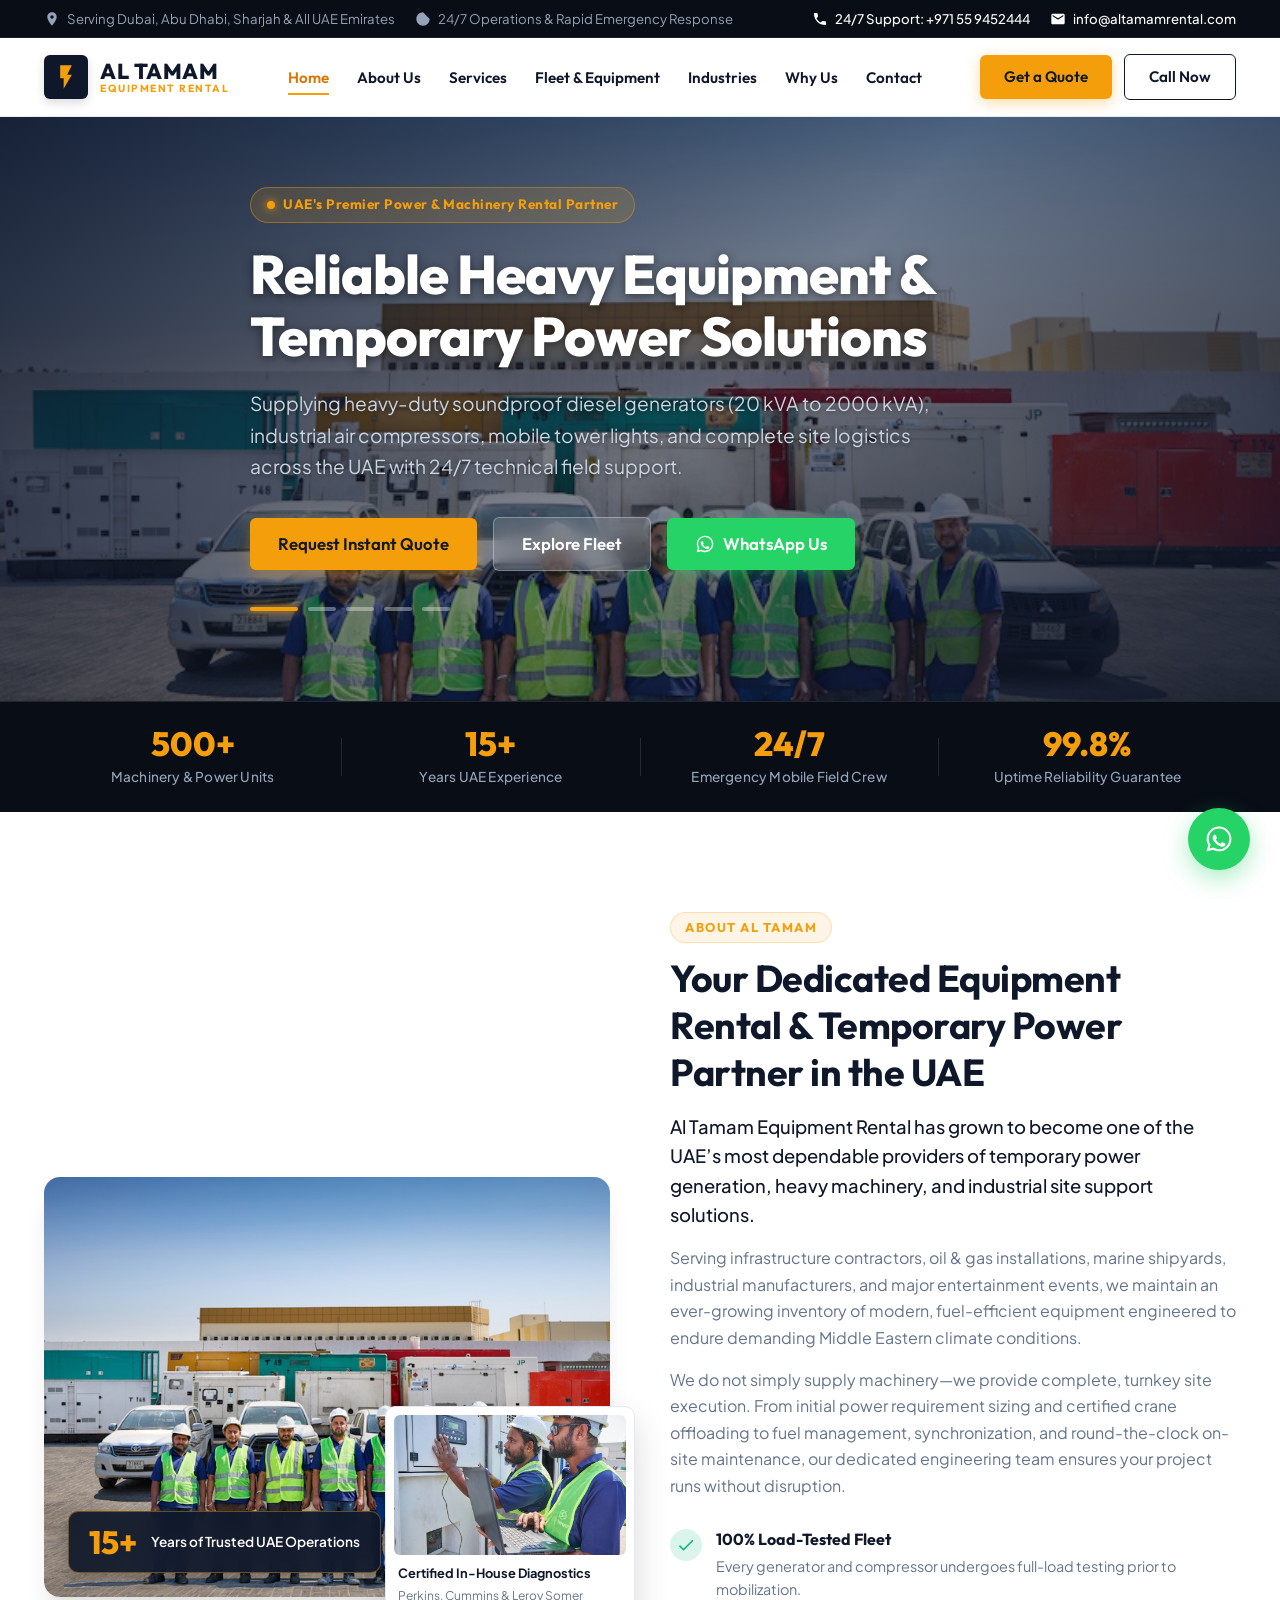
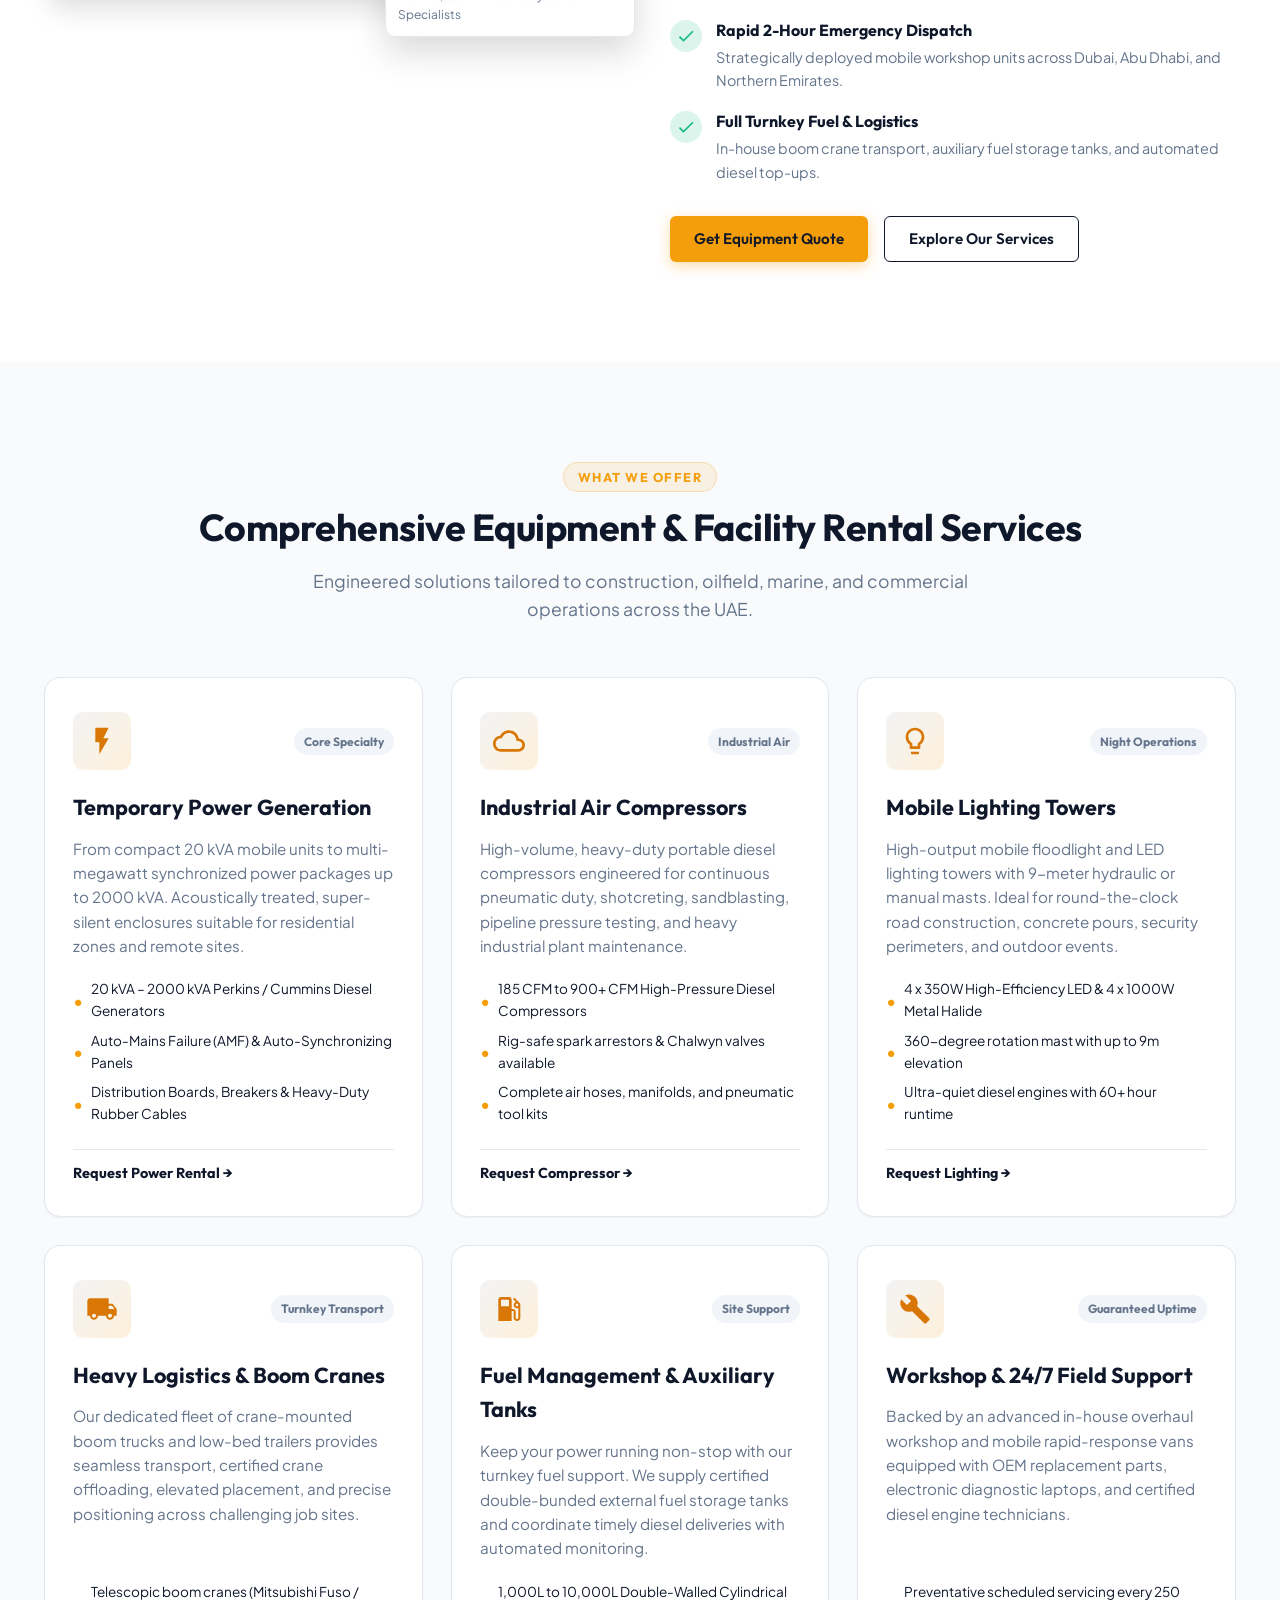
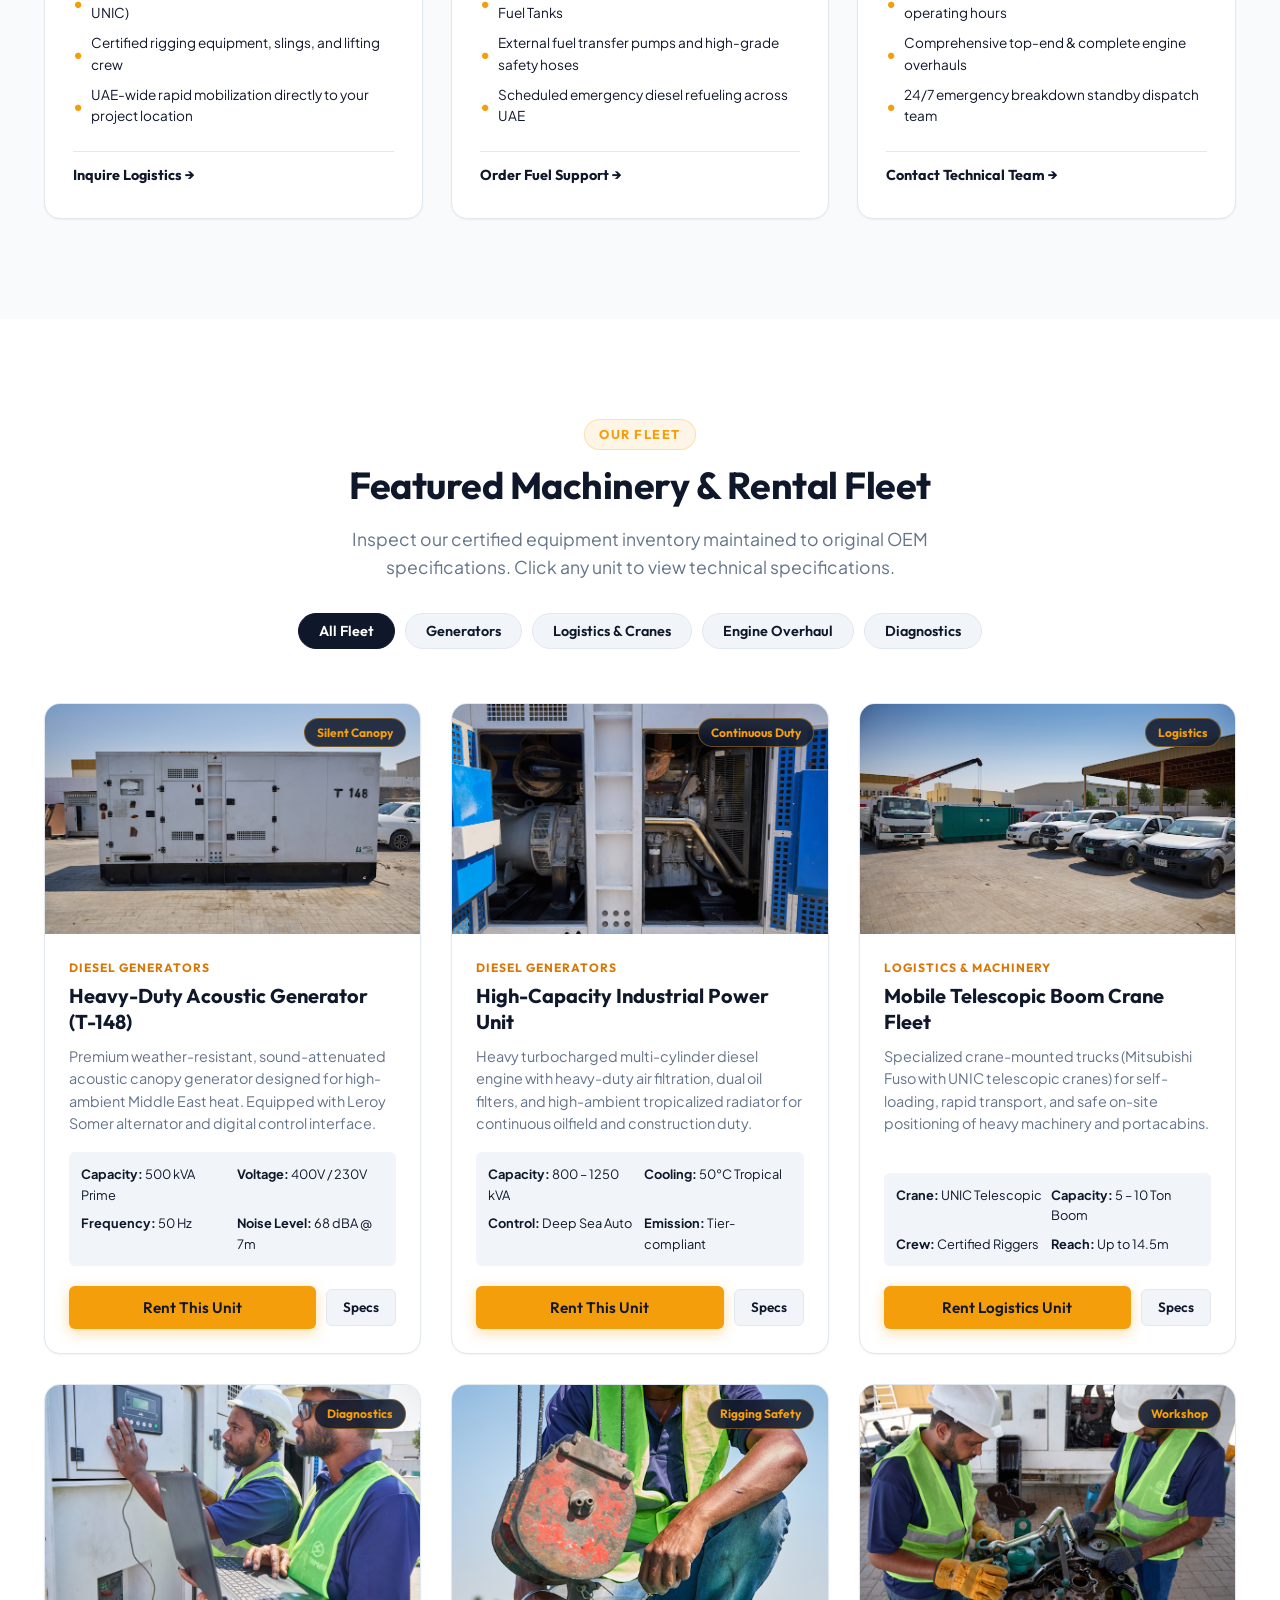
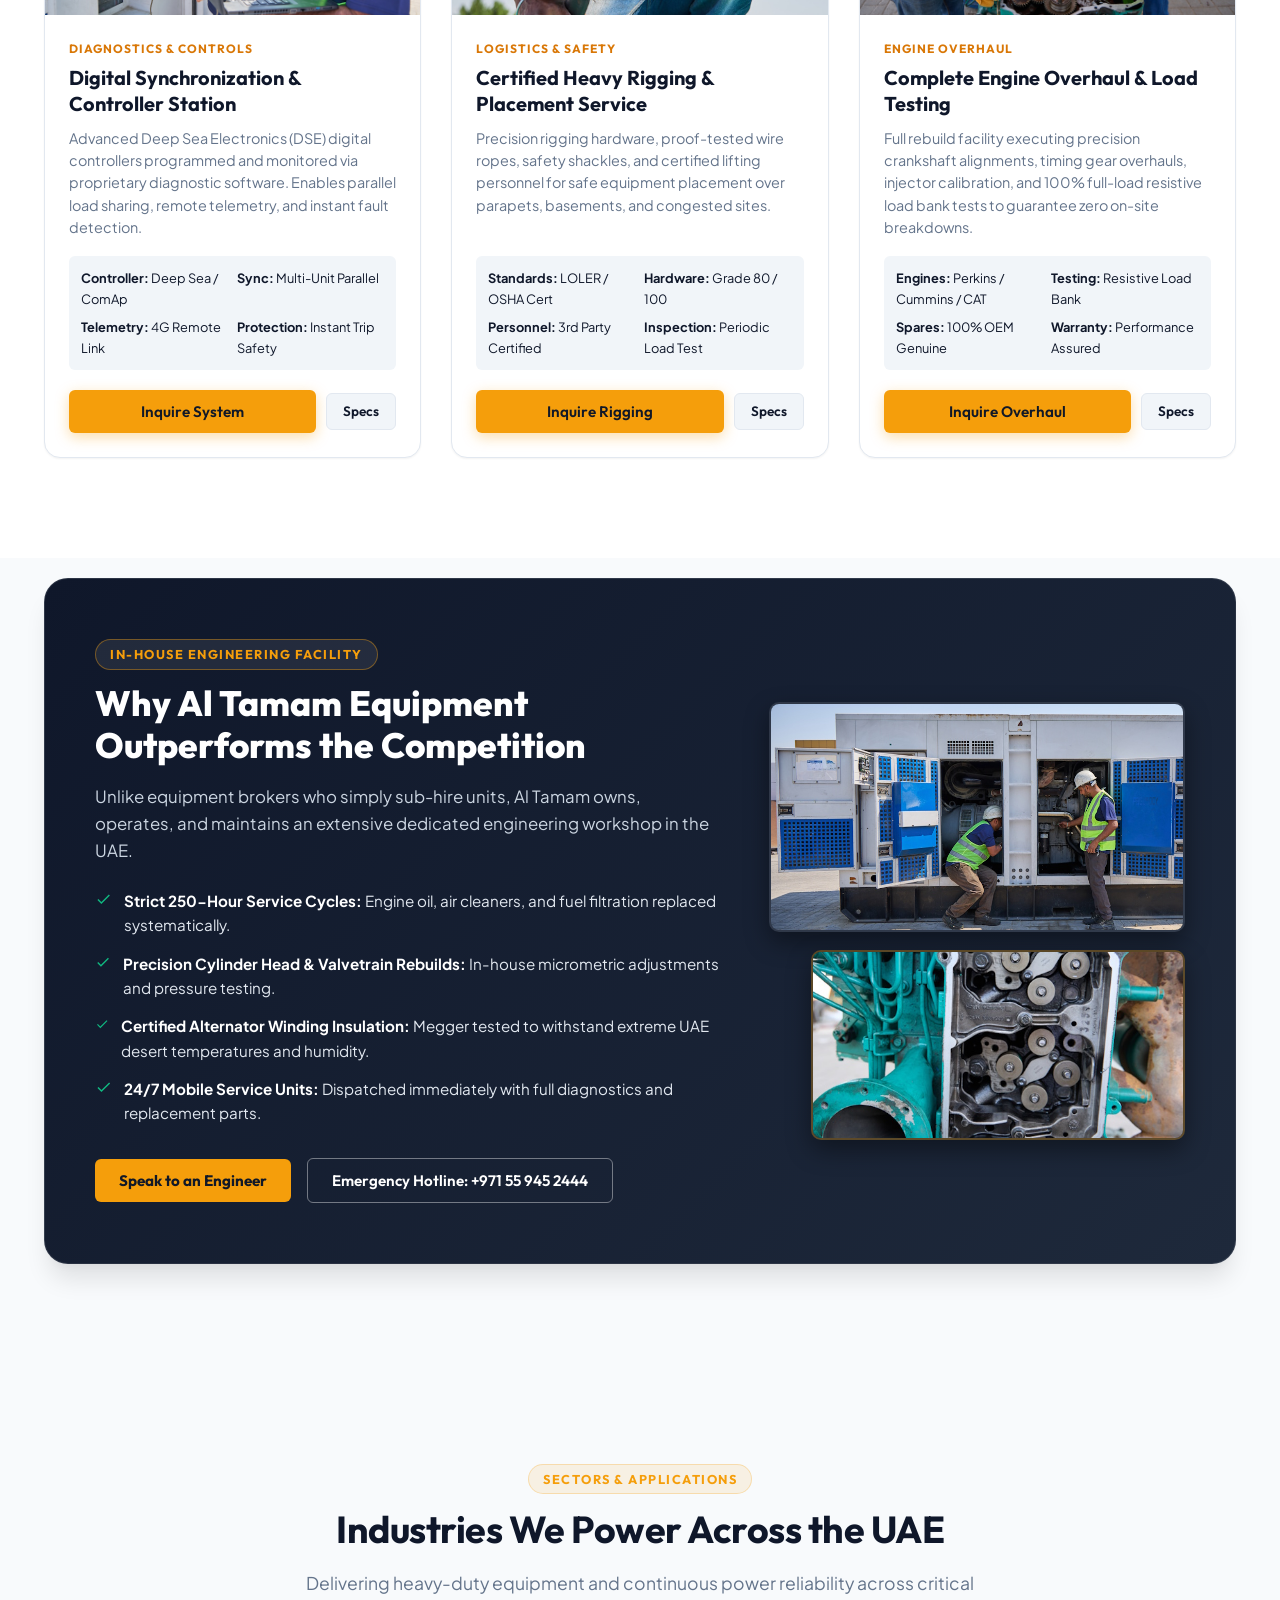
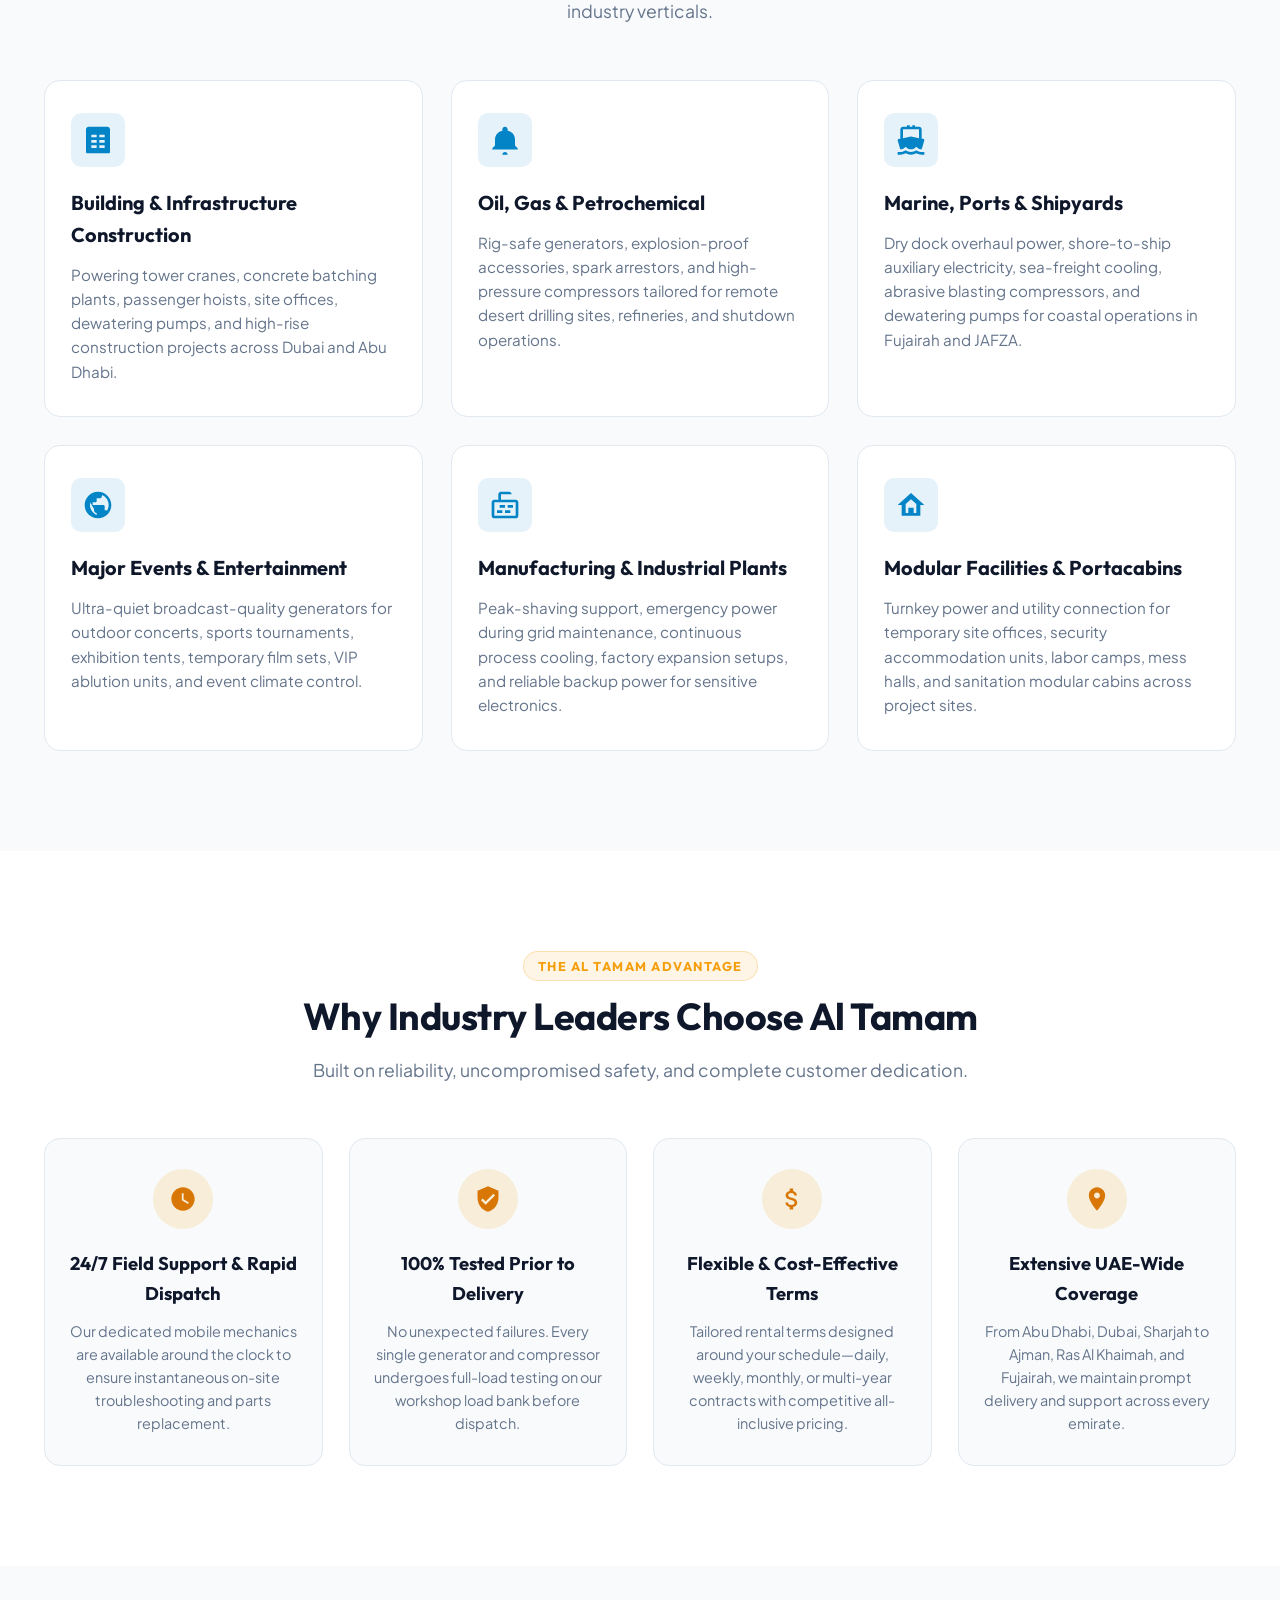
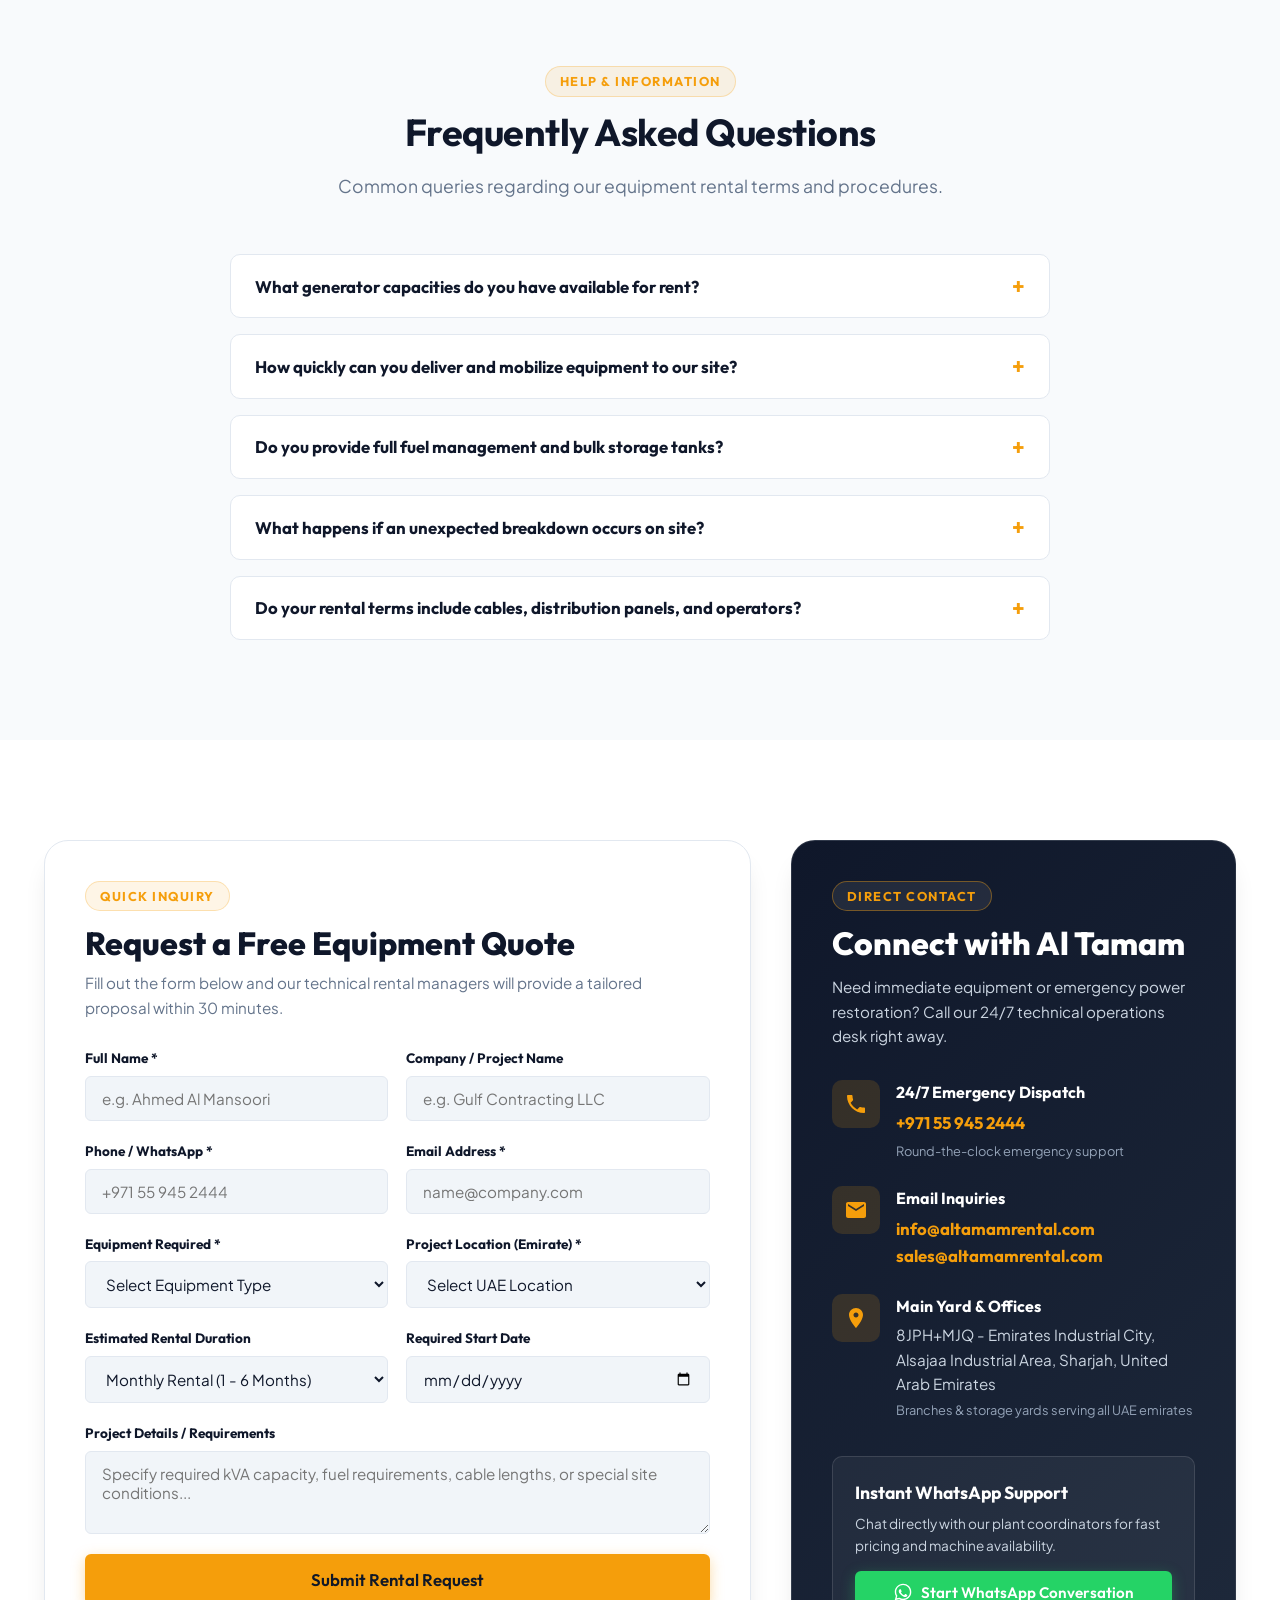
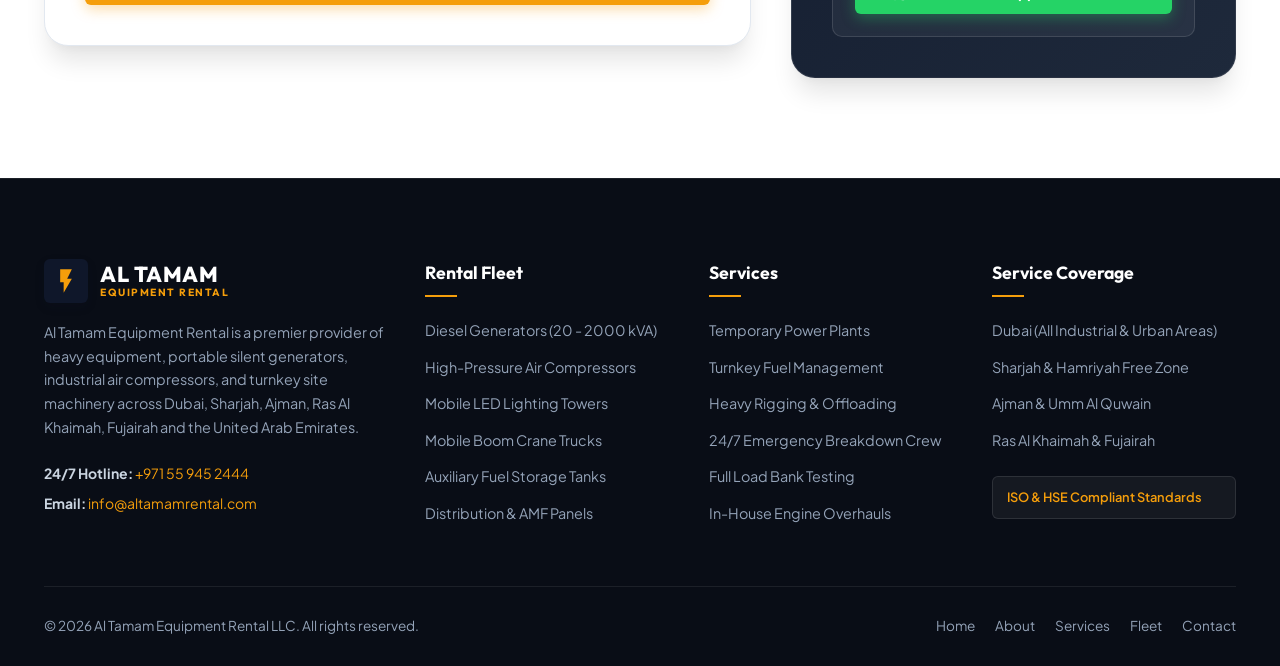
==== commit e754130f: "feat: add initial HTML and CSS structure for Al Tamam Equipment Rental website" ====
--- a/publish/index.html
+++ b/publish/index.html
@@ -5,14 +5,18 @@
     <meta charset="UTF-8">
     <meta name="viewport" content="width=device-width, initial-scale=1.0">
     <title>Al Tamam Equipment Rental | Power Generation & Heavy Equipment Rental UAE</title>
-    <meta name="description" content="Al Tamam Equipment Rental provides premier temporary power generation, diesel generators (20 kVA - 2000 kVA), industrial air compressors, mobile lighting towers, and heavy logistics across Dubai, Abu Dhabi, and the UAE.">
-    <meta name="keywords" content="Equipment Rental UAE, Diesel Generator Rental Dubai, Portacabin Rental, Air Compressor Rental, Lighting Tower Rental, Power Solutions UAE, Al Tamam">
-    
+    <meta name="description"
+        content="Al Tamam Equipment Rental provides premier temporary power generation, diesel generators (20 kVA - 2000 kVA), industrial air compressors, mobile lighting towers, and heavy logistics across Dubai, Abu Dhabi, and the UAE.">
+    <meta name="keywords"
+        content="Equipment Rental UAE, Diesel Generator Rental Dubai, Portacabin Rental, Air Compressor Rental, Lighting Tower Rental, Power Solutions UAE, Al Tamam">
+
     <!-- Google Fonts -->
     <link rel="preconnect" href="https://fonts.googleapis.com">
     <link rel="preconnect" href="https://fonts.gstatic.com" crossorigin>
-    <link href="https://fonts.googleapis.com/css2?family=Outfit:wght@300;400;500;600;700;800&family=Plus+Jakarta+Sans:wght@400;500;600;700&display=swap" rel="stylesheet">
-    
+    <link
+        href="https://fonts.googleapis.com/css2?family=Outfit:wght@300;400;500;600;700;800&family=Plus+Jakarta+Sans:wght@400;500;600;700&display=swap"
+        rel="stylesheet">
+
     <!-- Stylesheet -->
     <link rel="stylesheet" href="style.css">
 </head>
@@ -23,21 +27,33 @@
         <div class="container top-bar-container">
             <div class="top-bar-left">
                 <span class="info-item">
-                    <svg viewBox="0 0 24 24" width="16" height="16" fill="currentColor"><path d="M12 2C8.13 2 5 5.13 5 9c0 5.25 7 13 7 13s7-7.75 7-13c0-3.87-3.13-7-7-7zm0 9.5c-1.38 0-2.5-1.12-2.5-2.5s1.12-2.5 2.5-2.5 2.5 1.12 2.5 2.5-1.12 2.5-2.5 2.5z"/></svg>
+                    <svg viewBox="0 0 24 24" width="16" height="16" fill="currentColor">
+                        <path
+                            d="M12 2C8.13 2 5 5.13 5 9c0 5.25 7 13 7 13s7-7.75 7-13c0-3.87-3.13-7-7-7zm0 9.5c-1.38 0-2.5-1.12-2.5-2.5s1.12-2.5 2.5-2.5 2.5 1.12 2.5 2.5-1.12 2.5-2.5 2.5z" />
+                    </svg>
                     Serving Dubai, Abu Dhabi, Sharjah & All UAE Emirates
                 </span>
                 <span class="info-item desktop-only">
-                    <svg viewBox="0 0 24 24" width="16" height="16" fill="currentColor"><path d="M11.99 2C6.47 2 2 6.48 2 12s4.47 10 9.99 10C17.52 22 22 17.52 22 12S17.52 2 nominal 11.99 2zM12 20c-4.42 0-8-3.58-8-8s3.58-8 8-8 8 3.58 8 8-3.58 8-8 8zm.5-13H11v6l5.25 3.15.75-1.23-4.5-2.67z"/></svg>
+                    <svg viewBox="0 0 24 24" width="16" height="16" fill="currentColor">
+                        <path
+                            d="M11.99 2C6.47 2 2 6.48 2 12s4.47 10 9.99 10C17.52 22 22 17.52 22 12S17.52 2 nominal 11.99 2zM12 20c-4.42 0-8-3.58-8-8s3.58-8 8-8 8 3.58 8 8-3.58 8-8 8zm.5-13H11v6l5.25 3.15.75-1.23-4.5-2.67z" />
+                    </svg>
                     24/7 Operations & Rapid Emergency Response
                 </span>
             </div>
             <div class="top-bar-right">
-                <a href="tel:+971501234567" class="top-contact-link">
-                    <svg viewBox="0 0 24 24" width="16" height="16" fill="currentColor"><path d="M6.62 10.79c1.44 2.83 3.76 5.14 6.59 6.59l2.2-2.2c.27-.27.67-.36 1.02-.24 1.12.37 2.33.57 3.57.57.55 0 1 .45 1 1V20c0 .55-.45 1-1 1-9.39 0-17-7.61-17-17 0-.55.45-1 1-1h3.5c.55 0 1 .45 1 1 0 1.25.2 2.45.57 3.57.11.35.03.74-.25 1.02l-2.2 2.2z"/></svg>
-                    24/7 Support: +971 50 123 4567
+                <a href="tel:+971559452444" class="top-contact-link">
+                    <svg viewBox="0 0 24 24" width="16" height="16" fill="currentColor">
+                        <path
+                            d="M6.62 10.79c1.44 2.83 3.76 5.14 6.59 6.59l2.2-2.2c.27-.27.67-.36 1.02-.24 1.12.37 2.33.57 3.57.57.55 0 1 .45 1 1V20c0 .55-.45 1-1 1-9.39 0-17-7.61-17-17 0-.55.45-1 1-1h3.5c.55 0 1 .45 1 1 0 1.25.2 2.45.57 3.57.11.35.03.74-.25 1.02l-2.2 2.2z" />
+                    </svg>
+                    24/7 Support: +971 55 9452444
                 </a>
                 <a href="mailto:info@altamamrental.com" class="top-contact-link desktop-only">
-                    <svg viewBox="0 0 24 24" width="16" height="16" fill="currentColor"><path d="M20 4H4c-1.1 0-1.99.9-1.99 2L2 18c0 1.1.9 2 2 2h16c1.1 0 2-.9 2-2V6c0-1.1-.9-2-2-2zm0 4l-8 5-8-5V6l8 5 8-5v2z"/></svg>
+                    <svg viewBox="0 0 24 24" width="16" height="16" fill="currentColor">
+                        <path
+                            d="M20 4H4c-1.1 0-1.99.9-1.99 2L2 18c0 1.1.9 2 2 2h16c1.1 0 2-.9 2-2V6c0-1.1-.9-2-2-2zm0 4l-8 5-8-5V6l8 5 8-5v2z" />
+                    </svg>
                     info@altamamrental.com
                 </a>
             </div>
@@ -50,7 +66,7 @@
             <a href="#" class="brand-logo" aria-label="Al Tamam Equipment Rental Home">
                 <div class="logo-icon">
                     <svg viewBox="0 0 24 24" width="28" height="28" fill="#F59E0B">
-                        <path d="M7 2v11h3v9l7-12h-4l4-8z"/>
+                        <path d="M7 2v11h3v9l7-12h-4l4-8z" />
                     </svg>
                 </div>
                 <div class="logo-text">
@@ -74,7 +90,7 @@
 
             <div class="header-actions">
                 <button class="btn btn-primary open-quote-btn" id="headerQuoteBtn">Get a Quote</button>
-                <a href="tel:+971501234567" class="btn btn-outline desktop-only">Call Now</a>
+                <a href="tel:+971559452444" class="btn btn-outline desktop-only">Call Now</a>
                 <button class="mobile-toggle" id="mobileToggle" aria-label="Toggle navigation menu">
                     <span class="bar"></span>
                     <span class="bar"></span>
@@ -102,14 +118,19 @@
                         Reliable Heavy Equipment & Temporary Power Solutions
                     </h1>
                     <p class="hero-description" id="heroDesc">
-                        Supplying heavy-duty soundproof diesel generators (20 kVA to 2000 kVA), industrial air compressors, mobile tower lights, and complete site logistics across the UAE with 24/7 technical field support.
+                        Supplying heavy-duty soundproof diesel generators (20 kVA to 2000 kVA), industrial air
+                        compressors, mobile tower lights, and complete site logistics across the UAE with 24/7 technical
+                        field support.
                     </p>
 
                     <div class="hero-buttons">
                         <button class="btn btn-primary btn-large open-quote-btn">Request Instant Quote</button>
                         <a href="#equipment" class="btn btn-secondary btn-large">Explore Fleet</a>
-                        <a href="https://wa.me/971501234567" target="_blank" class="btn btn-whatsapp btn-large">
-                            <svg viewBox="0 0 24 24" width="20" height="20" fill="currentColor"><path d="M12.04 2c-5.46 0-9.91 4.45-9.91 9.91 0 1.75.46 3.45 1.32 4.95L2.05 22l5.25-1.38c1.45.79 3.08 1.21 4.74 1.21 5.46 0 9.91-4.45 9.91-9.91 0-2.65-1.03-5.14-2.9-7.01A9.816 9.816 0 0 0 12.04 2m.01 1.67c4.54 0 8.24 3.7 8.24 8.24 0 2.2-.86 4.28-2.42 5.83a8.192 8.192 0 0 1-5.82 2.41c-1.48 0-2.93-.4-4.2-1.15l-.3-.18-3.12.82.83-3.04-.2-.31a8.17 8.17 0 0 1-1.26-4.38c0-4.54 3.7-8.24 8.25-8.24m4.52 11.66c-.25-.13-1.47-.72-1.7-.81-.23-.08-.39-.13-.56.13-.17.25-.64.81-.79.97-.14.17-.29.19-.54.06-.25-.13-1.06-.39-2.02-1.25-.75-.67-1.26-1.5-1.41-1.75-.14-.25-.02-.39.11-.51.11-.11.25-.29.38-.44.12-.14.17-.25.25-.41.08-.17.04-.31-.02-.44-.06-.13-.56-1.34-.76-1.84-.2-.49-.4-.42-.56-.43h-.47c-.17 0-.44.06-.67.31-.23.25-.88.86-.88 2.1 0 1.24.9 2.44 1.03 2.61.13.17 1.78 2.72 4.31 3.81.6.26 1.07.42 1.44.53.61.2 1.16.17 1.6.11.49-.07 1.47-.6 1.68-1.18.21-.58.21-1.07.15-1.18-.06-.11-.23-.17-.48-.3z"/></svg>
+                        <a href="https://wa.me/971559452444" target="_blank" class="btn btn-whatsapp btn-large">
+                            <svg viewBox="0 0 24 24" width="20" height="20" fill="currentColor">
+                                <path
+                                    d="M12.04 2c-5.46 0-9.91 4.45-9.91 9.91 0 1.75.46 3.45 1.32 4.95L2.05 22l5.25-1.38c1.45.79 3.08 1.21 4.74 1.21 5.46 0 9.91-4.45 9.91-9.91 0-2.65-1.03-5.14-2.9-7.01A9.816 9.816 0 0 0 12.04 2m.01 1.67c4.54 0 8.24 3.7 8.24 8.24 0 2.2-.86 4.28-2.42 5.83a8.192 8.192 0 0 1-5.82 2.41c-1.48 0-2.93-.4-4.2-1.15l-.3-.18-3.12.82.83-3.04-.2-.31a8.17 8.17 0 0 1-1.26-4.38c0-4.54 3.7-8.24 8.25-8.24m4.52 11.66c-.25-.13-1.47-.72-1.7-.81-.23-.08-.39-.13-.56.13-.17.25-.64.81-.79.97-.14.17-.29.19-.54.06-.25-.13-1.06-.39-2.02-1.25-.75-.67-1.26-1.5-1.41-1.75-.14-.25-.02-.39.11-.51.11-.11.25-.29.38-.44.12-.14.17-.25.25-.41.08-.17.04-.31-.02-.44-.06-.13-.56-1.34-.76-1.84-.2-.49-.4-.42-.56-.43h-.47c-.17 0-.44.06-.67.31-.23.25-.88.86-.88 2.1 0 1.24.9 2.44 1.03 2.61.13.17 1.78 2.72 4.31 3.81.6.26 1.07.42 1.44.53.61.2 1.16.17 1.6.11.49-.07 1.47-.6 1.68-1.18.21-.58.21-1.07.15-1.18-.06-.11-.23-.17-.48-.3z" />
+                            </svg>
                             WhatsApp Us
                         </a>
                     </div>
@@ -157,14 +178,18 @@
                 <div class="about-grid">
                     <div class="about-images-wrapper">
                         <div class="about-main-image-container">
-                            <img src="images/image_1.jpg" alt="Al Tamam expert engineering team and fleet of generators in UAE" class="about-img-main" loading="lazy">
+                            <img src="images/image_1.jpg"
+                                alt="Al Tamam expert engineering team and fleet of generators in UAE"
+                                class="about-img-main" loading="lazy">
                             <div class="about-badge-floating">
                                 <span class="badge-number">15+</span>
                                 <span class="badge-text">Years of Trusted UAE Operations</span>
                             </div>
                         </div>
                         <div class="about-sub-image-container">
-                            <img src="images/image_4.jpg" alt="Al Tamam certified technicians calibrating generator controller" class="about-img-sub" loading="lazy">
+                            <img src="images/image_4.jpg"
+                                alt="Al Tamam certified technicians calibrating generator controller"
+                                class="about-img-sub" loading="lazy">
                             <div class="about-sub-caption">
                                 <strong>Certified In-House Diagnostics</strong>
                                 <span>Perkins, Cummins & Leroy Somer Specialists</span>
@@ -174,43 +199,60 @@
 
                     <div class="about-text-content">
                         <div class="section-tag">ABOUT AL TAMAM</div>
-                        <h2 class="section-title">Your Dedicated Equipment Rental & Temporary Power Partner in the UAE</h2>
+                        <h2 class="section-title">Your Dedicated Equipment Rental & Temporary Power Partner in the UAE
+                        </h2>
                         <p class="lead-text">
-                            Al Tamam Equipment Rental has grown to become one of the UAE’s most dependable providers of temporary power generation, heavy machinery, and industrial site support solutions.
+                            Al Tamam Equipment Rental has grown to become one of the UAE’s most dependable providers of
+                            temporary power generation, heavy machinery, and industrial site support solutions.
                         </p>
                         <p>
-                            Serving infrastructure contractors, oil & gas installations, marine shipyards, industrial manufacturers, and major entertainment events, we maintain an ever-growing inventory of modern, fuel-efficient equipment engineered to endure demanding Middle Eastern climate conditions.
+                            Serving infrastructure contractors, oil & gas installations, marine shipyards, industrial
+                            manufacturers, and major entertainment events, we maintain an ever-growing inventory of
+                            modern, fuel-efficient equipment engineered to endure demanding Middle Eastern climate
+                            conditions.
                         </p>
                         <p>
-                            We do not simply supply machinery—we provide complete, turnkey site execution. From initial power requirement sizing and certified crane offloading to fuel management, synchronization, and round-the-clock on-site maintenance, our dedicated engineering team ensures your project runs without disruption.
+                            We do not simply supply machinery—we provide complete, turnkey site execution. From initial
+                            power requirement sizing and certified crane offloading to fuel management, synchronization,
+                            and round-the-clock on-site maintenance, our dedicated engineering team ensures your project
+                            runs without disruption.
                         </p>
 
                         <div class="about-features-list">
                             <div class="about-feature">
                                 <div class="feature-icon-box">
-                                    <svg viewBox="0 0 24 24" width="20" height="20" fill="currentColor"><path d="M9 16.17L4.83 12l-1.42 1.41L9 19 21 7l-1.41-1.41z"/></svg>
+                                    <svg viewBox="0 0 24 24" width="20" height="20" fill="currentColor">
+                                        <path d="M9 16.17L4.83 12l-1.42 1.41L9 19 21 7l-1.41-1.41z" />
+                                    </svg>
                                 </div>
                                 <div>
                                     <h4>100% Load-Tested Fleet</h4>
-                                    <p>Every generator and compressor undergoes full-load testing prior to mobilization.</p>
+                                    <p>Every generator and compressor undergoes full-load testing prior to mobilization.
+                                    </p>
                                 </div>
                             </div>
                             <div class="about-feature">
                                 <div class="feature-icon-box">
-                                    <svg viewBox="0 0 24 24" width="20" height="20" fill="currentColor"><path d="M9 16.17L4.83 12l-1.42 1.41L9 19 21 7l-1.41-1.41z"/></svg>
+                                    <svg viewBox="0 0 24 24" width="20" height="20" fill="currentColor">
+                                        <path d="M9 16.17L4.83 12l-1.42 1.41L9 19 21 7l-1.41-1.41z" />
+                                    </svg>
                                 </div>
                                 <div>
                                     <h4>Rapid 2-Hour Emergency Dispatch</h4>
-                                    <p>Strategically deployed mobile workshop units across Dubai, Abu Dhabi, and Northern Emirates.</p>
+                                    <p>Strategically deployed mobile workshop units across Dubai, Abu Dhabi, and
+                                        Northern Emirates.</p>
                                 </div>
                             </div>
                             <div class="about-feature">
                                 <div class="feature-icon-box">
-                                    <svg viewBox="0 0 24 24" width="20" height="20" fill="currentColor"><path d="M9 16.17L4.83 12l-1.42 1.41L9 19 21 7l-1.41-1.41z"/></svg>
+                                    <svg viewBox="0 0 24 24" width="20" height="20" fill="currentColor">
+                                        <path d="M9 16.17L4.83 12l-1.42 1.41L9 19 21 7l-1.41-1.41z" />
+                                    </svg>
                                 </div>
                                 <div>
                                     <h4>Full Turnkey Fuel & Logistics</h4>
-                                    <p>In-house boom crane transport, auxiliary fuel storage tanks, and automated diesel top-ups.</p>
+                                    <p>In-house boom crane transport, auxiliary fuel storage tanks, and automated diesel
+                                        top-ups.</p>
                                 </div>
                             </div>
                         </div>
@@ -231,7 +273,8 @@
                     <div class="section-tag">WHAT WE OFFER</div>
                     <h2 class="section-title">Comprehensive Equipment & Facility Rental Services</h2>
                     <p class="section-subtitle">
-                        Engineered solutions tailored to construction, oilfield, marine, and commercial operations across the UAE.
+                        Engineered solutions tailored to construction, oilfield, marine, and commercial operations
+                        across the UAE.
                     </p>
                 </div>
 
@@ -240,120 +283,155 @@
                     <div class="service-card">
                         <div class="service-card-header">
                             <div class="service-icon-wrapper">
-                                <svg viewBox="0 0 24 24" width="32" height="32" fill="currentColor"><path d="M7 2v11h3v9l7-12h-4l4-8z"/></svg>
+                                <svg viewBox="0 0 24 24" width="32" height="32" fill="currentColor">
+                                    <path d="M7 2v11h3v9l7-12h-4l4-8z" />
+                                </svg>
                             </div>
                             <span class="service-tag">Core Specialty</span>
                         </div>
                         <h3>Temporary Power Generation</h3>
                         <p>
-                            From compact 20 kVA mobile units to multi-megawatt synchronized power packages up to 2000 kVA. Acoustically treated, super-silent enclosures suitable for residential zones and remote sites.
+                            From compact 20 kVA mobile units to multi-megawatt synchronized power packages up to 2000
+                            kVA. Acoustically treated, super-silent enclosures suitable for residential zones and remote
+                            sites.
                         </p>
                         <ul class="service-points">
                             <li>20 kVA – 2000 kVA Perkins / Cummins Diesel Generators</li>
                             <li>Auto-Mains Failure (AMF) & Auto-Synchronizing Panels</li>
                             <li>Distribution Boards, Breakers & Heavy-Duty Rubber Cables</li>
                         </ul>
-                        <button class="service-btn open-quote-btn" data-service="Power Generation">Request Power Rental &rarr;</button>
+                        <button class="service-btn open-quote-btn" data-service="Power Generation">Request Power Rental
+                            &rarr;</button>
                     </div>
 
                     <!-- Service 2: Air Compressors -->
                     <div class="service-card">
                         <div class="service-card-header">
                             <div class="service-icon-wrapper">
-                                <svg viewBox="0 0 24 24" width="32" height="32" fill="currentColor"><path d="M19.35 10.04C18.67 6.59 15.64 4 12 4 9.11 4 6.6 5.64 5.35 8.04 2.34 8.36 0 10.91 0 14c0 3.31 2.69 6 6 6h13c2.76 0 5-2.24 5-5 0-2.64-2.05-4.78-4.65-4.96zM19 18H6c-2.21 0-4-1.79-4-4 0-2.05 1.53-3.76 3.56-3.97l1.07-.11.5-.95C8.08 7.14 9.94 6 12 6c2.62 0 4.88 1.86 5.39 4.43l.3 1.5 1.53.11c1.56.1 2.78 1.41 2.78 2.96 0 1.65-1.35 3-3 3z"/></svg>
+                                <svg viewBox="0 0 24 24" width="32" height="32" fill="currentColor">
+                                    <path
+                                        d="M19.35 10.04C18.67 6.59 15.64 4 12 4 9.11 4 6.6 5.64 5.35 8.04 2.34 8.36 0 10.91 0 14c0 3.31 2.69 6 6 6h13c2.76 0 5-2.24 5-5 0-2.64-2.05-4.78-4.65-4.96zM19 18H6c-2.21 0-4-1.79-4-4 0-2.05 1.53-3.76 3.56-3.97l1.07-.11.5-.95C8.08 7.14 9.94 6 12 6c2.62 0 4.88 1.86 5.39 4.43l.3 1.5 1.53.11c1.56.1 2.78 1.41 2.78 2.96 0 1.65-1.35 3-3 3z" />
+                                </svg>
                             </div>
                             <span class="service-tag">Industrial Air</span>
                         </div>
                         <h3>Industrial Air Compressors</h3>
                         <p>
-                            High-volume, heavy-duty portable diesel compressors engineered for continuous pneumatic duty, shotcreting, sandblasting, pipeline pressure testing, and heavy industrial plant maintenance.
+                            High-volume, heavy-duty portable diesel compressors engineered for continuous pneumatic
+                            duty, shotcreting, sandblasting, pipeline pressure testing, and heavy industrial plant
+                            maintenance.
                         </p>
                         <ul class="service-points">
                             <li>185 CFM to 900+ CFM High-Pressure Diesel Compressors</li>
                             <li>Rig-safe spark arrestors & Chalwyn valves available</li>
                             <li>Complete air hoses, manifolds, and pneumatic tool kits</li>
                         </ul>
-                        <button class="service-btn open-quote-btn" data-service="Air Compressors">Request Compressor &rarr;</button>
+                        <button class="service-btn open-quote-btn" data-service="Air Compressors">Request Compressor
+                            &rarr;</button>
                     </div>
 
                     <!-- Service 3: Mobile Lighting Towers -->
                     <div class="service-card">
                         <div class="service-card-header">
                             <div class="service-icon-wrapper">
-                                <svg viewBox="0 0 24 24" width="32" height="32" fill="currentColor"><path d="M9 21c0 .55.45 1 1 1h4c.55 0 1-.45 1-1v-1H9v1zm3-19C8.14 2 5 5.14 5 9c0 2.38 1.19 4.47 3 5.74V17c0 .55.45 1 1 1h6c.55 0 1-.45 1-1v-2.26c1.81-1.27 3-3.36 3-5.74 0-3.86-3.14-7-7-7zm2.85 11.1l-.85.6V16h-4v-2.3l-.85-.6A5.006 5.006 0 0 1 7 9c0-2.76 2.24-5 5-5s5 2.24 5 5c0 1.63-.8 3.16-2.15 4.1z"/></svg>
+                                <svg viewBox="0 0 24 24" width="32" height="32" fill="currentColor">
+                                    <path
+                                        d="M9 21c0 .55.45 1 1 1h4c.55 0 1-.45 1-1v-1H9v1zm3-19C8.14 2 5 5.14 5 9c0 2.38 1.19 4.47 3 5.74V17c0 .55.45 1 1 1h6c.55 0 1-.45 1-1v-2.26c1.81-1.27 3-3.36 3-5.74 0-3.86-3.14-7-7-7zm2.85 11.1l-.85.6V16h-4v-2.3l-.85-.6A5.006 5.006 0 0 1 7 9c0-2.76 2.24-5 5-5s5 2.24 5 5c0 1.63-.8 3.16-2.15 4.1z" />
+                                </svg>
                             </div>
                             <span class="service-tag">Night Operations</span>
                         </div>
                         <h3>Mobile Lighting Towers</h3>
                         <p>
-                            High-output mobile floodlight and LED lighting towers with 9-meter hydraulic or manual masts. Ideal for round-the-clock road construction, concrete pours, security perimeters, and outdoor events.
+                            High-output mobile floodlight and LED lighting towers with 9-meter hydraulic or manual
+                            masts. Ideal for round-the-clock road construction, concrete pours, security perimeters, and
+                            outdoor events.
                         </p>
                         <ul class="service-points">
                             <li>4 x 350W High-Efficiency LED & 4 x 1000W Metal Halide</li>
                             <li>360-degree rotation mast with up to 9m elevation</li>
                             <li>Ultra-quiet diesel engines with 60+ hour runtime</li>
                         </ul>
-                        <button class="service-btn open-quote-btn" data-service="Lighting Towers">Request Lighting &rarr;</button>
+                        <button class="service-btn open-quote-btn" data-service="Lighting Towers">Request Lighting
+                            &rarr;</button>
                     </div>
 
                     <!-- Service 4: Logistics & Crane Offloading -->
                     <div class="service-card">
                         <div class="service-card-header">
                             <div class="service-icon-wrapper">
-                                <svg viewBox="0 0 24 24" width="32" height="32" fill="currentColor"><path d="M20 8h-3V4H3c-1.1 0-2 .9-2 2v11h2c0 1.66 1.34 3 3 3s3-1.34 3-3h6c0 1.66 1.34 3 3 3s3-1.34 3-3h2v-5l-3-4zM6 18.5c-.83 0-1.5-.67-1.5-1.5s.67-1.5 1.5-1.5 1.5.67 1.5 1.5-.67 1.5-1.5 1.5zm13.5-9l1.96 2.5H17V9.5h2.5zm-1.5 9c-.83 0-1.5-.67-1.5-1.5s.67-1.5 1.5-1.5 1.5.67 1.5 1.5-.67 1.5-1.5 1.5z"/></svg>
+                                <svg viewBox="0 0 24 24" width="32" height="32" fill="currentColor">
+                                    <path
+                                        d="M20 8h-3V4H3c-1.1 0-2 .9-2 2v11h2c0 1.66 1.34 3 3 3s3-1.34 3-3h6c0 1.66 1.34 3 3 3s3-1.34 3-3h2v-5l-3-4zM6 18.5c-.83 0-1.5-.67-1.5-1.5s.67-1.5 1.5-1.5 1.5.67 1.5 1.5-.67 1.5-1.5 1.5zm13.5-9l1.96 2.5H17V9.5h2.5zm-1.5 9c-.83 0-1.5-.67-1.5-1.5s.67-1.5 1.5-1.5 1.5.67 1.5 1.5-.67 1.5-1.5 1.5z" />
+                                </svg>
                             </div>
                             <span class="service-tag">Turnkey Transport</span>
                         </div>
                         <h3>Heavy Logistics & Boom Cranes</h3>
                         <p>
-                            Our dedicated fleet of crane-mounted boom trucks and low-bed trailers provides seamless transport, certified crane offloading, elevated placement, and precise positioning across challenging job sites.
+                            Our dedicated fleet of crane-mounted boom trucks and low-bed trailers provides seamless
+                            transport, certified crane offloading, elevated placement, and precise positioning across
+                            challenging job sites.
                         </p>
                         <ul class="service-points">
                             <li>Telescopic boom cranes (Mitsubishi Fuso / UNIC)</li>
                             <li>Certified rigging equipment, slings, and lifting crew</li>
                             <li>UAE-wide rapid mobilization directly to your project location</li>
                         </ul>
-                        <button class="service-btn open-quote-btn" data-service="Logistics & Crane Transport">Inquire Logistics &rarr;</button>
+                        <button class="service-btn open-quote-btn" data-service="Logistics & Crane Transport">Inquire
+                            Logistics &rarr;</button>
                     </div>
 
                     <!-- Service 5: Fuel Management -->
                     <div class="service-card">
                         <div class="service-card-header">
                             <div class="service-icon-wrapper">
-                                <svg viewBox="0 0 24 24" width="32" height="32" fill="currentColor"><path d="M19.77 7.23l.01-.01-3.72-3.72L15 4.56l2.11 2.11c-.94.36-1.61 1.26-1.61 2.33 0 1.38 1.12 2.5 2.5 2.5.36 0 .69-.08 1-.21v7.21c0 .55-.45 1-1 1s-1-.45-1-1V14c0-1.1-.9-2-2-2h-1V5c0-1.1-.9-2-2-2H6c-1.1 0-2 .9-2 2v16h10v-7.5h1.5v5c0 1.38 1.12 2.5 2.5 2.5s2.5-1.12 2.5-2.5V9c0-.69-.28-1.32-.73-1.77zM12 10H6V5h6v5zm6 0c-.55 0-1-.45-1-1s.45-1 1-1 1 .45 1 1-.45 1-1 1z"/></svg>
+                                <svg viewBox="0 0 24 24" width="32" height="32" fill="currentColor">
+                                    <path
+                                        d="M19.77 7.23l.01-.01-3.72-3.72L15 4.56l2.11 2.11c-.94.36-1.61 1.26-1.61 2.33 0 1.38 1.12 2.5 2.5 2.5.36 0 .69-.08 1-.21v7.21c0 .55-.45 1-1 1s-1-.45-1-1V14c0-1.1-.9-2-2-2h-1V5c0-1.1-.9-2-2-2H6c-1.1 0-2 .9-2 2v16h10v-7.5h1.5v5c0 1.38 1.12 2.5 2.5 2.5s2.5-1.12 2.5-2.5V9c0-.69-.28-1.32-.73-1.77zM12 10H6V5h6v5zm6 0c-.55 0-1-.45-1-1s.45-1 1-1 1 .45 1 1-.45 1-1 1z" />
+                                </svg>
                             </div>
                             <span class="service-tag">Site Support</span>
                         </div>
                         <h3>Fuel Management & Auxiliary Tanks</h3>
                         <p>
-                            Keep your power running non-stop with our turnkey fuel support. We supply certified double-bunded external fuel storage tanks and coordinate timely diesel deliveries with automated monitoring.
+                            Keep your power running non-stop with our turnkey fuel support. We supply certified
+                            double-bunded external fuel storage tanks and coordinate timely diesel deliveries with
+                            automated monitoring.
                         </p>
                         <ul class="service-points">
                             <li>1,000L to 10,000L Double-Walled Cylindrical Fuel Tanks</li>
                             <li>External fuel transfer pumps and high-grade safety hoses</li>
                             <li>Scheduled emergency diesel refueling across UAE</li>
                         </ul>
-                        <button class="service-btn open-quote-btn" data-service="Fuel Management">Order Fuel Support &rarr;</button>
+                        <button class="service-btn open-quote-btn" data-service="Fuel Management">Order Fuel Support
+                            &rarr;</button>
                     </div>
 
                     <!-- Service 6: Overhaul & 24/7 Field Maintenance -->
                     <div class="service-card">
                         <div class="service-card-header">
                             <div class="service-icon-wrapper">
-                                <svg viewBox="0 0 24 24" width="32" height="32" fill="currentColor"><path d="M22.7 19l-9.1-9.1c.9-2.3.4-5-1.5-6.9-2-2-5-2.4-7.4-1.3L9 6 6 9 1.6 4.7C.4 7.1.9 10.1 2.9 12.1c1.9 1.9 4.6 2.4 6.9 1.5l9.1 9.1c.4.4 1 .4 1.4 0l2.3-2.3c.5-.4.5-1.1.1-1.4z"/></svg>
+                                <svg viewBox="0 0 24 24" width="32" height="32" fill="currentColor">
+                                    <path
+                                        d="M22.7 19l-9.1-9.1c.9-2.3.4-5-1.5-6.9-2-2-5-2.4-7.4-1.3L9 6 6 9 1.6 4.7C.4 7.1.9 10.1 2.9 12.1c1.9 1.9 4.6 2.4 6.9 1.5l9.1 9.1c.4.4 1 .4 1.4 0l2.3-2.3c.5-.4.5-1.1.1-1.4z" />
+                                </svg>
                             </div>
                             <span class="service-tag">Guaranteed Uptime</span>
                         </div>
                         <h3>Workshop & 24/7 Field Support</h3>
                         <p>
-                            Backed by an advanced in-house overhaul workshop and mobile rapid-response vans equipped with OEM replacement parts, electronic diagnostic laptops, and certified diesel engine technicians.
+                            Backed by an advanced in-house overhaul workshop and mobile rapid-response vans equipped
+                            with OEM replacement parts, electronic diagnostic laptops, and certified diesel engine
+                            technicians.
                         </p>
                         <ul class="service-points">
                             <li>Preventative scheduled servicing every 250 operating hours</li>
                             <li>Comprehensive top-end & complete engine overhauls</li>
                             <li>24/7 emergency breakdown standby dispatch team</li>
                         </ul>
-                        <button class="service-btn open-quote-btn" data-service="Technical Support">Contact Technical Team &rarr;</button>
+                        <button class="service-btn open-quote-btn" data-service="Technical Support">Contact Technical
+                            Team &rarr;</button>
                     </div>
                 </div>
             </div>
@@ -366,7 +444,8 @@
                     <div class="section-tag">OUR FLEET</div>
                     <h2 class="section-title">Featured Machinery & Rental Fleet</h2>
                     <p class="section-subtitle">
-                        Inspect our certified equipment inventory maintained to original OEM specifications. Click any unit to view technical specifications.
+                        Inspect our certified equipment inventory maintained to original OEM specifications. Click any
+                        unit to view technical specifications.
                     </p>
 
                     <!-- Category Filters -->
@@ -383,14 +462,18 @@
                     <!-- Unit 1: Silent Generator T 148 -->
                     <div class="equipment-card" data-category="generators">
                         <div class="equipment-img-container">
-                            <img src="images/image_6.jpg" alt="Al Tamam heavy-duty soundproof diesel generator unit T 148" class="equipment-img" loading="lazy">
+                            <img src="images/image_6.jpg"
+                                alt="Al Tamam heavy-duty soundproof diesel generator unit T 148" class="equipment-img"
+                                loading="lazy">
                             <span class="equipment-badge">Silent Canopy</span>
                         </div>
                         <div class="equipment-body">
                             <div class="equipment-category">Diesel Generators</div>
                             <h3 class="equipment-title">Heavy-Duty Acoustic Generator (T-148)</h3>
                             <p class="equipment-desc">
-                                Premium weather-resistant, sound-attenuated acoustic canopy generator designed for high-ambient Middle East heat. Equipped with Leroy Somer alternator and digital control interface.
+                                Premium weather-resistant, sound-attenuated acoustic canopy generator designed for
+                                high-ambient Middle East heat. Equipped with Leroy Somer alternator and digital control
+                                interface.
                             </p>
                             <div class="equipment-specs-grid">
                                 <div class="spec-chip"><strong>Capacity:</strong> 500 kVA Prime</div>
@@ -399,8 +482,11 @@
                                 <div class="spec-chip"><strong>Noise Level:</strong> 68 dBA @ 7m</div>
                             </div>
                             <div class="equipment-actions">
-                                <button class="btn btn-primary btn-block open-quote-btn" data-equipment="Soundproof Generator T-148 (500 kVA)">Rent This Unit</button>
-                                <button class="btn btn-outline-sm view-spec-btn" data-title="Heavy-Duty Acoustic Generator (T-148)" data-spec="Capacity: 500 kVA Prime / 550 kVA Standby&#10;Alternator: Leroy Somer 4-Pole Brushless&#10;Engine: Heavy-Duty Water-Cooled Turbo Diesel&#10;Noise: Super-Silent 68 dBA @ 7m&#10;Fuel Capacity: 1000L Integrated Base Tank&#10;Autonomy: 14+ Hours at 75% load">Specs</button>
+                                <button class="btn btn-primary btn-block open-quote-btn"
+                                    data-equipment="Soundproof Generator T-148 (500 kVA)">Rent This Unit</button>
+                                <button class="btn btn-outline-sm view-spec-btn"
+                                    data-title="Heavy-Duty Acoustic Generator (T-148)"
+                                    data-spec="Capacity: 500 kVA Prime / 550 kVA Standby&#10;Alternator: Leroy Somer 4-Pole Brushless&#10;Engine: Heavy-Duty Water-Cooled Turbo Diesel&#10;Noise: Super-Silent 68 dBA @ 7m&#10;Fuel Capacity: 1000L Integrated Base Tank&#10;Autonomy: 14+ Hours at 75% load">Specs</button>
                             </div>
                         </div>
                     </div>
@@ -408,14 +494,18 @@
                     <!-- Unit 2: Industrial Canopy Power System -->
                     <div class="equipment-card" data-category="generators">
                         <div class="equipment-img-container">
-                            <img src="images/image_3.jpg" alt="Internal view of Al Tamam heavy diesel engine and Leroy Somer alternator" class="equipment-img" loading="lazy">
+                            <img src="images/image_3.jpg"
+                                alt="Internal view of Al Tamam heavy diesel engine and Leroy Somer alternator"
+                                class="equipment-img" loading="lazy">
                             <span class="equipment-badge">Continuous Duty</span>
                         </div>
                         <div class="equipment-body">
                             <div class="equipment-category">Diesel Generators</div>
                             <h3 class="equipment-title">High-Capacity Industrial Power Unit</h3>
                             <p class="equipment-desc">
-                                Heavy turbocharged multi-cylinder diesel engine with heavy-duty air filtration, dual oil filters, and high-ambient tropicalized radiator for continuous oilfield and construction duty.
+                                Heavy turbocharged multi-cylinder diesel engine with heavy-duty air filtration, dual oil
+                                filters, and high-ambient tropicalized radiator for continuous oilfield and construction
+                                duty.
                             </p>
                             <div class="equipment-specs-grid">
                                 <div class="spec-chip"><strong>Capacity:</strong> 800 – 1250 kVA</div>
@@ -424,8 +514,12 @@
                                 <div class="spec-chip"><strong>Emission:</strong> Tier-compliant</div>
                             </div>
                             <div class="equipment-actions">
-                                <button class="btn btn-primary btn-block open-quote-btn" data-equipment="High-Capacity Industrial Power Unit (800-1250 kVA)">Rent This Unit</button>
-                                <button class="btn btn-outline-sm view-spec-btn" data-title="High-Capacity Industrial Power Unit" data-spec="Rating: 800 kVA - 1250 kVA Synchronizable&#10;Engine: Turbocharged & Aftercooled Diesel&#10;Radiator: Heavy Duty Industrial 50°C Ambient Rated&#10;Protection: Low Oil Pressure, High Temp, Over-crank&#10;Fuel: Dual Racor Water-Separator Filters">Specs</button>
+                                <button class="btn btn-primary btn-block open-quote-btn"
+                                    data-equipment="High-Capacity Industrial Power Unit (800-1250 kVA)">Rent This
+                                    Unit</button>
+                                <button class="btn btn-outline-sm view-spec-btn"
+                                    data-title="High-Capacity Industrial Power Unit"
+                                    data-spec="Rating: 800 kVA - 1250 kVA Synchronizable&#10;Engine: Turbocharged & Aftercooled Diesel&#10;Radiator: Heavy Duty Industrial 50°C Ambient Rated&#10;Protection: Low Oil Pressure, High Temp, Over-crank&#10;Fuel: Dual Racor Water-Separator Filters">Specs</button>
                             </div>
                         </div>
                     </div>
@@ -433,14 +527,18 @@
                     <!-- Unit 3: Mobile Crane & Transport Fleet -->
                     <div class="equipment-card" data-category="logistics">
                         <div class="equipment-img-container">
-                            <img src="images/image_2.jpg" alt="Mobile UNIC boom crane truck and service pickups in Al Tamam yard" class="equipment-img" loading="lazy">
+                            <img src="images/image_2.jpg"
+                                alt="Mobile UNIC boom crane truck and service pickups in Al Tamam yard"
+                                class="equipment-img" loading="lazy">
                             <span class="equipment-badge">Logistics</span>
                         </div>
                         <div class="equipment-body">
                             <div class="equipment-category">Logistics & Machinery</div>
                             <h3 class="equipment-title">Mobile Telescopic Boom Crane Fleet</h3>
                             <p class="equipment-desc">
-                                Specialized crane-mounted trucks (Mitsubishi Fuso with UNIC telescopic cranes) for self-loading, rapid transport, and safe on-site positioning of heavy machinery and portacabins.
+                                Specialized crane-mounted trucks (Mitsubishi Fuso with UNIC telescopic cranes) for
+                                self-loading, rapid transport, and safe on-site positioning of heavy machinery and
+                                portacabins.
                             </p>
                             <div class="equipment-specs-grid">
                                 <div class="spec-chip"><strong>Crane:</strong> UNIC Telescopic</div>
@@ -449,8 +547,11 @@
                                 <div class="spec-chip"><strong>Reach:</strong> Up to 14.5m</div>
                             </div>
                             <div class="equipment-actions">
-                                <button class="btn btn-primary btn-block open-quote-btn" data-equipment="Mobile Telescopic Boom Crane Truck">Rent Logistics Unit</button>
-                                <button class="btn btn-outline-sm view-spec-btn" data-title="Mobile Telescopic Boom Crane Fleet" data-spec="Truck Chassis: Mitsubishi Fuso Heavy-Duty&#10;Crane Unit: UNIC Multi-Stage Telescopic Boom&#10;Lifting Capacity: 5.0 to 10.0 Tons at radius&#10;Deck Space: Accommodates large canopied units&#10;Safety: Outriggers, Load Moment Indicator">Specs</button>
+                                <button class="btn btn-primary btn-block open-quote-btn"
+                                    data-equipment="Mobile Telescopic Boom Crane Truck">Rent Logistics Unit</button>
+                                <button class="btn btn-outline-sm view-spec-btn"
+                                    data-title="Mobile Telescopic Boom Crane Fleet"
+                                    data-spec="Truck Chassis: Mitsubishi Fuso Heavy-Duty&#10;Crane Unit: UNIC Multi-Stage Telescopic Boom&#10;Lifting Capacity: 5.0 to 10.0 Tons at radius&#10;Deck Space: Accommodates large canopied units&#10;Safety: Outriggers, Load Moment Indicator">Specs</button>
                             </div>
                         </div>
                     </div>
@@ -458,14 +559,18 @@
                     <!-- Unit 4: Control Module & Calibration Diagnostics -->
                     <div class="equipment-card" data-category="diagnostics">
                         <div class="equipment-img-container">
-                            <img src="images/image_4.jpg" alt="Engineers performing laptop diagnostic calibration on Deep Sea controller" class="equipment-img" loading="lazy">
+                            <img src="images/image_4.jpg"
+                                alt="Engineers performing laptop diagnostic calibration on Deep Sea controller"
+                                class="equipment-img" loading="lazy">
                             <span class="equipment-badge">Diagnostics</span>
                         </div>
                         <div class="equipment-body">
                             <div class="equipment-category">Diagnostics & Controls</div>
                             <h3 class="equipment-title">Digital Synchronization & Controller Station</h3>
                             <p class="equipment-desc">
-                                Advanced Deep Sea Electronics (DSE) digital controllers programmed and monitored via proprietary diagnostic software. Enables parallel load sharing, remote telemetry, and instant fault detection.
+                                Advanced Deep Sea Electronics (DSE) digital controllers programmed and monitored via
+                                proprietary diagnostic software. Enables parallel load sharing, remote telemetry, and
+                                instant fault detection.
                             </p>
                             <div class="equipment-specs-grid">
                                 <div class="spec-chip"><strong>Controller:</strong> Deep Sea / ComAp</div>
@@ -474,8 +579,12 @@
                                 <div class="spec-chip"><strong>Protection:</strong> Instant Trip Safety</div>
                             </div>
                             <div class="equipment-actions">
-                                <button class="btn btn-primary btn-block open-quote-btn" data-equipment="Digital Synchronization & Controller Package">Inquire System</button>
-                                <button class="btn btn-outline-sm view-spec-btn" data-title="Digital Synchronization & Controller Station" data-spec="System: Deep Sea Electronics 8610 / 7320&#10;Functionality: Automatic Mains Failure & Paralleling&#10;Protection: Over/Under Voltage, Frequency, Reverse Power&#10;Load Balancing: Automated peak-shaving and sharing&#10;Telemetry: GSM/GPS Cloud monitoring available">Specs</button>
+                                <button class="btn btn-primary btn-block open-quote-btn"
+                                    data-equipment="Digital Synchronization & Controller Package">Inquire
+                                    System</button>
+                                <button class="btn btn-outline-sm view-spec-btn"
+                                    data-title="Digital Synchronization & Controller Station"
+                                    data-spec="System: Deep Sea Electronics 8610 / 7320&#10;Functionality: Automatic Mains Failure & Paralleling&#10;Protection: Over/Under Voltage, Frequency, Reverse Power&#10;Load Balancing: Automated peak-shaving and sharing&#10;Telemetry: GSM/GPS Cloud monitoring available">Specs</button>
                             </div>
                         </div>
                     </div>
@@ -483,14 +592,18 @@
                     <!-- Unit 5: Heavy Rigging & Lifting Operations -->
                     <div class="equipment-card" data-category="logistics">
                         <div class="equipment-img-container">
-                            <img src="images/image_8.jpg" alt="Certified rigger attaching heavy-duty crane hook to equipment canopy" class="equipment-img" loading="lazy">
+                            <img src="images/image_8.jpg"
+                                alt="Certified rigger attaching heavy-duty crane hook to equipment canopy"
+                                class="equipment-img" loading="lazy">
                             <span class="equipment-badge">Rigging Safety</span>
                         </div>
                         <div class="equipment-body">
                             <div class="equipment-category">Logistics & Safety</div>
                             <h3 class="equipment-title">Certified Heavy Rigging & Placement Service</h3>
                             <p class="equipment-desc">
-                                Precision rigging hardware, proof-tested wire ropes, safety shackles, and certified lifting personnel for safe equipment placement over parapets, basements, and congested sites.
+                                Precision rigging hardware, proof-tested wire ropes, safety shackles, and certified
+                                lifting personnel for safe equipment placement over parapets, basements, and congested
+                                sites.
                             </p>
                             <div class="equipment-specs-grid">
                                 <div class="spec-chip"><strong>Standards:</strong> LOLER / OSHA Cert</div>
@@ -499,8 +612,11 @@
                                 <div class="spec-chip"><strong>Inspection:</strong> Periodic Load Test</div>
                             </div>
                             <div class="equipment-actions">
-                                <button class="btn btn-primary btn-block open-quote-btn" data-equipment="Certified Rigging & Placement Service">Inquire Rigging</button>
-                                <button class="btn btn-outline-sm view-spec-btn" data-title="Certified Heavy Rigging & Placement Service" data-spec="Standards: Fully certified by UAE third-party inspection&#10;Tackle: Heavy-duty proof-tested webbing, chains, shackles&#10;Lifting Capacity: Up to 25 Tons tandem lifts&#10;Safety: Site risk assessments and lift plans included">Specs</button>
+                                <button class="btn btn-primary btn-block open-quote-btn"
+                                    data-equipment="Certified Rigging & Placement Service">Inquire Rigging</button>
+                                <button class="btn btn-outline-sm view-spec-btn"
+                                    data-title="Certified Heavy Rigging & Placement Service"
+                                    data-spec="Standards: Fully certified by UAE third-party inspection&#10;Tackle: Heavy-duty proof-tested webbing, chains, shackles&#10;Lifting Capacity: Up to 25 Tons tandem lifts&#10;Safety: Site risk assessments and lift plans included">Specs</button>
                             </div>
                         </div>
                     </div>
@@ -508,14 +624,18 @@
                     <!-- Unit 6: Overhaul & Timing Mechanism Rebuild -->
                     <div class="equipment-card" data-category="overhaul">
                         <div class="equipment-img-container">
-                            <img src="images/image_7.jpg" alt="Mechanical engineers performing precision timing gear overhaul" class="equipment-img" loading="lazy">
+                            <img src="images/image_7.jpg"
+                                alt="Mechanical engineers performing precision timing gear overhaul"
+                                class="equipment-img" loading="lazy">
                             <span class="equipment-badge">Workshop</span>
                         </div>
                         <div class="equipment-body">
                             <div class="equipment-category">Engine Overhaul</div>
                             <h3 class="equipment-title">Complete Engine Overhaul & Load Testing</h3>
                             <p class="equipment-desc">
-                                Full rebuild facility executing precision crankshaft alignments, timing gear overhauls, injector calibration, and 100% full-load resistive load bank tests to guarantee zero on-site breakdowns.
+                                Full rebuild facility executing precision crankshaft alignments, timing gear overhauls,
+                                injector calibration, and 100% full-load resistive load bank tests to guarantee zero
+                                on-site breakdowns.
                             </p>
                             <div class="equipment-specs-grid">
                                 <div class="spec-chip"><strong>Engines:</strong> Perkins / Cummins / CAT</div>
@@ -524,8 +644,11 @@
                                 <div class="spec-chip"><strong>Warranty:</strong> Performance Assured</div>
                             </div>
                             <div class="equipment-actions">
-                                <button class="btn btn-primary btn-block open-quote-btn" data-equipment="Generator Overhaul & Load Bank Testing">Inquire Overhaul</button>
-                                <button class="btn btn-outline-sm view-spec-btn" data-title="Complete Engine Overhaul & Load Testing" data-spec="Scope: Major overhaul, top-end refurbishment&#10;Calibrations: Fuel injection pump & timing clearance&#10;Testing: 2-hour 100% full capacity resistive load bank test&#10;Quality: Tolerance measured to manufacturer micrometer specs">Specs</button>
+                                <button class="btn btn-primary btn-block open-quote-btn"
+                                    data-equipment="Generator Overhaul & Load Bank Testing">Inquire Overhaul</button>
+                                <button class="btn btn-outline-sm view-spec-btn"
+                                    data-title="Complete Engine Overhaul & Load Testing"
+                                    data-spec="Scope: Major overhaul, top-end refurbishment&#10;Calibrations: Fuel injection pump & timing clearance&#10;Testing: 2-hour 100% full capacity resistive load bank test&#10;Quality: Tolerance measured to manufacturer micrometer specs">Specs</button>
                             </div>
                         </div>
                     </div>
@@ -542,35 +665,51 @@
                             <div class="section-tag light">IN-HOUSE ENGINEERING FACILITY</div>
                             <h2 class="workshop-title">Why Al Tamam Equipment Outperforms the Competition</h2>
                             <p>
-                                Unlike equipment brokers who simply sub-hire units, Al Tamam owns, operates, and maintains an extensive dedicated engineering workshop in the UAE.
+                                Unlike equipment brokers who simply sub-hire units, Al Tamam owns, operates, and
+                                maintains an extensive dedicated engineering workshop in the UAE.
                             </p>
                             <div class="workshop-checklist">
                                 <div class="check-item">
-                                    <svg viewBox="0 0 24 24" width="20" height="20" fill="#10B981"><path d="M9 16.17L4.83 12l-1.42 1.41L9 19 21 7l-1.41-1.41z"/></svg>
-                                    <span><strong>Strict 250-Hour Service Cycles:</strong> Engine oil, air cleaners, and fuel filtration replaced systematically.</span>
+                                    <svg viewBox="0 0 24 24" width="20" height="20" fill="#10B981">
+                                        <path d="M9 16.17L4.83 12l-1.42 1.41L9 19 21 7l-1.41-1.41z" />
+                                    </svg>
+                                    <span><strong>Strict 250-Hour Service Cycles:</strong> Engine oil, air cleaners, and
+                                        fuel filtration replaced systematically.</span>
                                 </div>
                                 <div class="check-item">
-                                    <svg viewBox="0 0 24 24" width="20" height="20" fill="#10B981"><path d="M9 16.17L4.83 12l-1.42 1.41L9 19 21 7l-1.41-1.41z"/></svg>
-                                    <span><strong>Precision Cylinder Head & Valvetrain Rebuilds:</strong> In-house micrometric adjustments and pressure testing.</span>
+                                    <svg viewBox="0 0 24 24" width="20" height="20" fill="#10B981">
+                                        <path d="M9 16.17L4.83 12l-1.42 1.41L9 19 21 7l-1.41-1.41z" />
+                                    </svg>
+                                    <span><strong>Precision Cylinder Head & Valvetrain Rebuilds:</strong> In-house
+                                        micrometric adjustments and pressure testing.</span>
                                 </div>
                                 <div class="check-item">
-                                    <svg viewBox="0 0 24 24" width="20" height="20" fill="#10B981"><path d="M9 16.17L4.83 12l-1.42 1.41L9 19 21 7l-1.41-1.41z"/></svg>
-                                    <span><strong>Certified Alternator Winding Insulation:</strong> Megger tested to withstand extreme UAE desert temperatures and humidity.</span>
+                                    <svg viewBox="0 0 24 24" width="20" height="20" fill="#10B981">
+                                        <path d="M9 16.17L4.83 12l-1.42 1.41L9 19 21 7l-1.41-1.41z" />
+                                    </svg>
+                                    <span><strong>Certified Alternator Winding Insulation:</strong> Megger tested to
+                                        withstand extreme UAE desert temperatures and humidity.</span>
                                 </div>
                                 <div class="check-item">
-                                    <svg viewBox="0 0 24 24" width="20" height="20" fill="#10B981"><path d="M9 16.17L4.83 12l-1.42 1.41L9 19 21 7l-1.41-1.41z"/></svg>
-                                    <span><strong>24/7 Mobile Service Units:</strong> Dispatched immediately with full diagnostics and replacement parts.</span>
+                                    <svg viewBox="0 0 24 24" width="20" height="20" fill="#10B981">
+                                        <path d="M9 16.17L4.83 12l-1.42 1.41L9 19 21 7l-1.41-1.41z" />
+                                    </svg>
+                                    <span><strong>24/7 Mobile Service Units:</strong> Dispatched immediately with full
+                                        diagnostics and replacement parts.</span>
                                 </div>
                             </div>
                             <div class="workshop-action">
                                 <button class="btn btn-accent open-quote-btn">Speak to an Engineer</button>
-                                <a href="tel:+971501234567" class="btn btn-outline-white">Emergency Hotline: +971 50 123 4567</a>
+                                <a href="tel:+971559452444" class="btn btn-outline-white">Emergency Hotline: +971 55 945
+                                    2444</a>
                             </div>
                         </div>
                         <div class="workshop-visual">
                             <div class="workshop-img-stack">
-                                <img src="images/image_5.jpg" alt="Technicians inspecting large diesel generator canopy" class="workshop-img-1" loading="lazy">
-                                <img src="images/image_9.jpg" alt="Precision diesel engine cylinder head overhaul" class="workshop-img-2" loading="lazy">
+                                <img src="images/image_5.jpg" alt="Technicians inspecting large diesel generator canopy"
+                                    class="workshop-img-1" loading="lazy">
+                                <img src="images/image_9.jpg" alt="Precision diesel engine cylinder head overhaul"
+                                    class="workshop-img-2" loading="lazy">
                             </div>
                         </div>
                     </div>
@@ -585,57 +724,82 @@
                     <div class="section-tag">SECTORS & APPLICATIONS</div>
                     <h2 class="section-title">Industries We Power Across the UAE</h2>
                     <p class="section-subtitle">
-                        Delivering heavy-duty equipment and continuous power reliability across critical industry verticals.
+                        Delivering heavy-duty equipment and continuous power reliability across critical industry
+                        verticals.
                     </p>
                 </div>
 
                 <div class="industries-grid">
                     <div class="industry-card">
                         <div class="industry-icon">
-                            <svg viewBox="0 0 24 24" width="32" height="32" fill="currentColor"><path d="M19 2H5c-1.1 0-2 .9-2 2v17c0 .55.45 1 1 1h16c.55 0 1-.45 1-1V4c0-1.1-.9-2-2-2zm-8 16H7v-2h4v2zm0-4H7v-2h4v2zm0-4H7V8h4v2zm6 8h-4v-2h4v2zm0-4h-4v-2h4v2zm0-4h-4V8h4v2z"/></svg>
+                            <svg viewBox="0 0 24 24" width="32" height="32" fill="currentColor">
+                                <path
+                                    d="M19 2H5c-1.1 0-2 .9-2 2v17c0 .55.45 1 1 1h16c.55 0 1-.45 1-1V4c0-1.1-.9-2-2-2zm-8 16H7v-2h4v2zm0-4H7v-2h4v2zm0-4H7V8h4v2zm6 8h-4v-2h4v2zm0-4h-4v-2h4v2zm0-4h-4V8h4v2z" />
+                            </svg>
                         </div>
                         <h3>Building & Infrastructure Construction</h3>
-                        <p>Powering tower cranes, concrete batching plants, passenger hoists, site offices, dewatering pumps, and high-rise construction projects across Dubai and Abu Dhabi.</p>
+                        <p>Powering tower cranes, concrete batching plants, passenger hoists, site offices, dewatering
+                            pumps, and high-rise construction projects across Dubai and Abu Dhabi.</p>
                     </div>
 
                     <div class="industry-card">
                         <div class="industry-icon">
-                            <svg viewBox="0 0 24 24" width="32" height="32" fill="currentColor"><path d="M12 2c1.1 0 2 .9 2 2v1.1c3.15.56 5.5 3.28 5.5 6.55v4.5l2 2v1H2.5v-1l2-2V11.65c0-3.27 2.35-5.99 5.5-6.55V4c0-1.1.9-2 2-2zm0 19c-1.1 0-2 .9-2 2h4c0-1.1-.9-2-2-2z"/></svg>
+                            <svg viewBox="0 0 24 24" width="32" height="32" fill="currentColor">
+                                <path
+                                    d="M12 2c1.1 0 2 .9 2 2v1.1c3.15.56 5.5 3.28 5.5 6.55v4.5l2 2v1H2.5v-1l2-2V11.65c0-3.27 2.35-5.99 5.5-6.55V4c0-1.1.9-2 2-2zm0 19c-1.1 0-2 .9-2 2h4c0-1.1-.9-2-2-2z" />
+                            </svg>
                         </div>
                         <h3>Oil, Gas & Petrochemical</h3>
-                        <p>Rig-safe generators, explosion-proof accessories, spark arrestors, and high-pressure compressors tailored for remote desert drilling sites, refineries, and shutdown operations.</p>
+                        <p>Rig-safe generators, explosion-proof accessories, spark arrestors, and high-pressure
+                            compressors tailored for remote desert drilling sites, refineries, and shutdown operations.
+                        </p>
                     </div>
 
                     <div class="industry-card">
                         <div class="industry-icon">
-                            <svg viewBox="0 0 24 24" width="32" height="32" fill="currentColor"><path d="M20 21c-1.39 0-2.78-.47-4-1.32-2.44 1.71-5.56 1.71-8 0C6.78 20.53 5.39 21 4 21H2v2h2c1.38 0 2.74-.35 4-.99 2.52 1.29 5.48 1.29 8 0 1.26.65 2.62.99 4 .99h2v-2h-2zM3.95 19H4c1.6 0 3.02-.88 4-2 .98 1.12 2.4 2 4 2s3.02-.88 4-2c.98 1.12 2.4 2 4 2h.05l1.89-6.68c.08-.26.06-.54-.06-.78s-.33-.41-.6-.47L20 11V4c0-1.1-.9-2-2-2h-3V1h-2v1h-2V1H9v1H6c-1.1 0-2 .9-2 2v7l-1.28.27c-.27.06-.48.23-.6.47s-.14.52-.06.78L3.95 19zM6 4h12v6.62l-6-1.27-6 1.27V4z"/></svg>
+                            <svg viewBox="0 0 24 24" width="32" height="32" fill="currentColor">
+                                <path
+                                    d="M20 21c-1.39 0-2.78-.47-4-1.32-2.44 1.71-5.56 1.71-8 0C6.78 20.53 5.39 21 4 21H2v2h2c1.38 0 2.74-.35 4-.99 2.52 1.29 5.48 1.29 8 0 1.26.65 2.62.99 4 .99h2v-2h-2zM3.95 19H4c1.6 0 3.02-.88 4-2 .98 1.12 2.4 2 4 2s3.02-.88 4-2c.98 1.12 2.4 2 4 2h.05l1.89-6.68c.08-.26.06-.54-.06-.78s-.33-.41-.6-.47L20 11V4c0-1.1-.9-2-2-2h-3V1h-2v1h-2V1H9v1H6c-1.1 0-2 .9-2 2v7l-1.28.27c-.27.06-.48.23-.6.47s-.14.52-.06.78L3.95 19zM6 4h12v6.62l-6-1.27-6 1.27V4z" />
+                            </svg>
                         </div>
                         <h3>Marine, Ports & Shipyards</h3>
-                        <p>Dry dock overhaul power, shore-to-ship auxiliary electricity, sea-freight cooling, abrasive blasting compressors, and dewatering pumps for coastal operations in Fujairah and JAFZA.</p>
+                        <p>Dry dock overhaul power, shore-to-ship auxiliary electricity, sea-freight cooling, abrasive
+                            blasting compressors, and dewatering pumps for coastal operations in Fujairah and JAFZA.</p>
                     </div>
 
                     <div class="industry-card">
                         <div class="industry-icon">
-                            <svg viewBox="0 0 24 24" width="32" height="32" fill="currentColor"><path d="M12 2C6.48 2 2 6.48 2 12s4.48 10 10 10 10-4.48 10-10S17.52 2 12 2zm1 17.93c-3.95-.49-7-3.85-7-7.93 0-.62.08-1.21.21-1.79L9 15v1c0 1.1.9 2 2 2v1.93zm6.9-2.54c-.26-.81-1-1.39-1.9-1.39h-1v-3c0-.55-.45-1-1-1H8v-2h2c.55 0 1-.45 1-1V7h2c1.1 0 2-.9 2-2v-.41c2.93 1.19 5 4.06 5 7.41 0 2.08-.8 3.97-2.1 5.39z"/></svg>
+                            <svg viewBox="0 0 24 24" width="32" height="32" fill="currentColor">
+                                <path
+                                    d="M12 2C6.48 2 2 6.48 2 12s4.48 10 10 10 10-4.48 10-10S17.52 2 12 2zm1 17.93c-3.95-.49-7-3.85-7-7.93 0-.62.08-1.21.21-1.79L9 15v1c0 1.1.9 2 2 2v1.93zm6.9-2.54c-.26-.81-1-1.39-1.9-1.39h-1v-3c0-.55-.45-1-1-1H8v-2h2c.55 0 1-.45 1-1V7h2c1.1 0 2-.9 2-2v-.41c2.93 1.19 5 4.06 5 7.41 0 2.08-.8 3.97-2.1 5.39z" />
+                            </svg>
                         </div>
                         <h3>Major Events & Entertainment</h3>
-                        <p>Ultra-quiet broadcast-quality generators for outdoor concerts, sports tournaments, exhibition tents, temporary film sets, VIP ablution units, and event climate control.</p>
+                        <p>Ultra-quiet broadcast-quality generators for outdoor concerts, sports tournaments, exhibition
+                            tents, temporary film sets, VIP ablution units, and event climate control.</p>
                     </div>
 
                     <div class="industry-card">
                         <div class="industry-icon">
-                            <svg viewBox="0 0 24 24" width="32" height="32" fill="currentColor"><path d="M22 10v10c0 1.1-.9 2-2 2H4c-1.1 0-2-.9-2-2V10c0-1.1.9-2 2-2h3V4c0-1.1.9-2 2-2h6c1.1 0 2 .9 2 2v4h3c1.1 0 2 .9 2 2zm-5-6H9v4h8V4zm3 6H4v10h16V10zm-6 2h4v2h-4v-2zm-6 0h4v2H8v-2zm-2 4h4v2H6v-2zm6 0h4v2h-4v-2z"/></svg>
+                            <svg viewBox="0 0 24 24" width="32" height="32" fill="currentColor">
+                                <path
+                                    d="M22 10v10c0 1.1-.9 2-2 2H4c-1.1 0-2-.9-2-2V10c0-1.1.9-2 2-2h3V4c0-1.1.9-2 2-2h6c1.1 0 2 .9 2 2v4h3c1.1 0 2 .9 2 2zm-5-6H9v4h8V4zm3 6H4v10h16V10zm-6 2h4v2h-4v-2zm-6 0h4v2H8v-2zm-2 4h4v2H6v-2zm6 0h4v2h-4v-2z" />
+                            </svg>
                         </div>
                         <h3>Manufacturing & Industrial Plants</h3>
-                        <p>Peak-shaving support, emergency power during grid maintenance, continuous process cooling, factory expansion setups, and reliable backup power for sensitive electronics.</p>
+                        <p>Peak-shaving support, emergency power during grid maintenance, continuous process cooling,
+                            factory expansion setups, and reliable backup power for sensitive electronics.</p>
                     </div>
 
                     <div class="industry-card">
                         <div class="industry-icon">
-                            <svg viewBox="0 0 24 24" width="32" height="32" fill="currentColor"><path d="M12 3L2 12h3v8h14v-8h3L12 3zm0 4.7l4 3.6V18h-2v-4H10v4H8v-6.7l4-3.6z"/></svg>
+                            <svg viewBox="0 0 24 24" width="32" height="32" fill="currentColor">
+                                <path d="M12 3L2 12h3v8h14v-8h3L12 3zm0 4.7l4 3.6V18h-2v-4H10v4H8v-6.7l4-3.6z" />
+                            </svg>
                         </div>
                         <h3>Modular Facilities & Portacabins</h3>
-                        <p>Turnkey power and utility connection for temporary site offices, security accommodation units, labor camps, mess halls, and sanitation modular cabins across project sites.</p>
+                        <p>Turnkey power and utility connection for temporary site offices, security accommodation
+                            units, labor camps, mess halls, and sanitation modular cabins across project sites.</p>
                     </div>
                 </div>
             </div>
@@ -655,34 +819,50 @@
                 <div class="why-us-grid">
                     <div class="why-card">
                         <div class="why-icon">
-                            <svg viewBox="0 0 24 24" width="28" height="28" fill="currentColor"><path d="M12 2C6.5 2 2 6.5 2 12s4.5 10 10 10 10-4.5 10-10S17.5 2 12 2zm4.2 14.2L11 13V7h1.5v5.2l4.5 2.7-.8 1.3z"/></svg>
+                            <svg viewBox="0 0 24 24" width="28" height="28" fill="currentColor">
+                                <path
+                                    d="M12 2C6.5 2 2 6.5 2 12s4.5 10 10 10 10-4.5 10-10S17.5 2 12 2zm4.2 14.2L11 13V7h1.5v5.2l4.5 2.7-.8 1.3z" />
+                            </svg>
                         </div>
                         <h3>24/7 Field Support & Rapid Dispatch</h3>
-                        <p>Our dedicated mobile mechanics are available around the clock to ensure instantaneous on-site troubleshooting and parts replacement.</p>
+                        <p>Our dedicated mobile mechanics are available around the clock to ensure instantaneous on-site
+                            troubleshooting and parts replacement.</p>
                     </div>
 
                     <div class="why-card">
                         <div class="why-icon">
-                            <svg viewBox="0 0 24 24" width="28" height="28" fill="currentColor"><path d="M12 1L3 5v6c0 5.55 3.84 10.74 9 12 5.16-1.26 9-6.45 9-12V5l-9-4zm-2 16l-4-4 1.41-1.41L10 14.17l6.59-6.59L18 9l-8 8z"/></svg>
+                            <svg viewBox="0 0 24 24" width="28" height="28" fill="currentColor">
+                                <path
+                                    d="M12 1L3 5v6c0 5.55 3.84 10.74 9 12 5.16-1.26 9-6.45 9-12V5l-9-4zm-2 16l-4-4 1.41-1.41L10 14.17l6.59-6.59L18 9l-8 8z" />
+                            </svg>
                         </div>
                         <h3>100% Tested Prior to Delivery</h3>
-                        <p>No unexpected failures. Every single generator and compressor undergoes full-load testing on our workshop load bank before dispatch.</p>
+                        <p>No unexpected failures. Every single generator and compressor undergoes full-load testing on
+                            our workshop load bank before dispatch.</p>
                     </div>
 
                     <div class="why-card">
                         <div class="why-icon">
-                            <svg viewBox="0 0 24 24" width="28" height="28" fill="currentColor"><path d="M11.8 10.9c-2.27-.59-3-1.2-3-2.15 0-1.09 1.01-1.85 2.7-1.85 1.78 0 2.44.85 2.5 2.1h2.21c-.07-1.72-1.12-3.3-3.21-3.81V3h-3v2.16c-1.94.42-3.5 1.68-3.5 3.61 0 2.31 1.91 3.46 4.7 4.13 2.5.6 3 1.48 3 2.41 0 .69-.49 1.79-2.7 1.79-2.06 0-2.87-.92-2.98-2.1h-2.2c.12 2.19 1.76 3.42 3.68 3.83V21h3v-2.15c1.95-.37 3.5-1.5 3.5-3.55 0-2.84-2.43-3.81-4.7-4.4z"/></svg>
+                            <svg viewBox="0 0 24 24" width="28" height="28" fill="currentColor">
+                                <path
+                                    d="M11.8 10.9c-2.27-.59-3-1.2-3-2.15 0-1.09 1.01-1.85 2.7-1.85 1.78 0 2.44.85 2.5 2.1h2.21c-.07-1.72-1.12-3.3-3.21-3.81V3h-3v2.16c-1.94.42-3.5 1.68-3.5 3.61 0 2.31 1.91 3.46 4.7 4.13 2.5.6 3 1.48 3 2.41 0 .69-.49 1.79-2.7 1.79-2.06 0-2.87-.92-2.98-2.1h-2.2c.12 2.19 1.76 3.42 3.68 3.83V21h3v-2.15c1.95-.37 3.5-1.5 3.5-3.55 0-2.84-2.43-3.81-4.7-4.4z" />
+                            </svg>
                         </div>
                         <h3>Flexible & Cost-Effective Terms</h3>
-                        <p>Tailored rental terms designed around your schedule—daily, weekly, monthly, or multi-year contracts with competitive all-inclusive pricing.</p>
+                        <p>Tailored rental terms designed around your schedule—daily, weekly, monthly, or multi-year
+                            contracts with competitive all-inclusive pricing.</p>
                     </div>
 
                     <div class="why-card">
                         <div class="why-icon">
-                            <svg viewBox="0 0 24 24" width="28" height="28" fill="currentColor"><path d="M12 2C8.13 2 5 5.13 5 9c0 5.25 7 13 7 13s7-7.75 7-13c0-3.87-3.13-7-7-7zm0 9.5c-1.38 0-2.5-1.12-2.5-2.5s1.12-2.5 2.5-2.5 2.5 1.12 2.5 2.5-1.12 2.5-2.5 2.5z"/></svg>
+                            <svg viewBox="0 0 24 24" width="28" height="28" fill="currentColor">
+                                <path
+                                    d="M12 2C8.13 2 5 5.13 5 9c0 5.25 7 13 7 13s7-7.75 7-13c0-3.87-3.13-7-7-7zm0 9.5c-1.38 0-2.5-1.12-2.5-2.5s1.12-2.5 2.5-2.5 2.5 1.12 2.5 2.5-1.12 2.5-2.5 2.5z" />
+                            </svg>
                         </div>
                         <h3>Extensive UAE-Wide Coverage</h3>
-                        <p>From Abu Dhabi, Dubai, Sharjah to Ajman, Ras Al Khaimah, and Fujairah, we maintain prompt delivery and support across every emirate.</p>
+                        <p>From Abu Dhabi, Dubai, Sharjah to Ajman, Ras Al Khaimah, and Fujairah, we maintain prompt
+                            delivery and support across every emirate.</p>
                     </div>
                 </div>
             </div>
@@ -704,7 +884,10 @@
                             <span class="faq-icon">+</span>
                         </button>
                         <div class="faq-answer">
-                            <p>We stock diesel generators ranging from 20 kVA all the way up to 2000 kVA in single units. For larger mega-power requirements, our units are equipped with Deep Sea auto-synchronizing controllers, allowing us to connect multiple generators in parallel to deliver 5 MW to 10 MW+ continuous power.</p>
+                            <p>We stock diesel generators ranging from 20 kVA all the way up to 2000 kVA in single
+                                units. For larger mega-power requirements, our units are equipped with Deep Sea
+                                auto-synchronizing controllers, allowing us to connect multiple generators in parallel
+                                to deliver 5 MW to 10 MW+ continuous power.</p>
                         </div>
                     </div>
 
@@ -714,7 +897,9 @@
                             <span class="faq-icon">+</span>
                         </button>
                         <div class="faq-answer">
-                            <p>For urgent requirements within Dubai, Sharjah, and Abu Dhabi, our fleet can mobilize within 2 to 4 hours. Scheduled deliveries can be synchronized to your exact timetable 24 hours a day, including weekends and public holidays.</p>
+                            <p>For urgent requirements within Dubai, Sharjah, and Abu Dhabi, our fleet can mobilize
+                                within 2 to 4 hours. Scheduled deliveries can be synchronized to your exact timetable 24
+                                hours a day, including weekends and public holidays.</p>
                         </div>
                     </div>
 
@@ -724,7 +909,9 @@
                             <span class="faq-icon">+</span>
                         </button>
                         <div class="faq-answer">
-                            <p>Yes. We offer turnkey fuel management solutions including cylindrical double-bunded fuel storage tanks (1,000L to 10,000L), automatic fuel transfer pumps, and scheduled diesel replenishment to guarantee that your operations never run dry.</p>
+                            <p>Yes. We offer turnkey fuel management solutions including cylindrical double-bunded fuel
+                                storage tanks (1,000L to 10,000L), automatic fuel transfer pumps, and scheduled diesel
+                                replenishment to guarantee that your operations never run dry.</p>
                         </div>
                     </div>
 
@@ -734,7 +921,10 @@
                             <span class="faq-icon">+</span>
                         </button>
                         <div class="faq-answer">
-                            <p>Our 24/7 dedicated mobile emergency service teams are stationed across the UAE. If an issue occurs, our on-call technicians are dispatched immediately with replacement components. If an issue cannot be resolved rapidly, we provide an immediate replacement unit from our yard.</p>
+                            <p>Our 24/7 dedicated mobile emergency service teams are stationed across the UAE. If an
+                                issue occurs, our on-call technicians are dispatched immediately with replacement
+                                components. If an issue cannot be resolved rapidly, we provide an immediate replacement
+                                unit from our yard.</p>
                         </div>
                     </div>
 
@@ -744,7 +934,9 @@
                             <span class="faq-icon">+</span>
                         </button>
                         <div class="faq-answer">
-                            <p>Yes, we offer fully bespoke packages. You can rent bare machinery or complete turnkey packages including certified electrical cables, distribution boards, ATS / AMF synchronizing panels, and full-time certified on-site generator operators.</p>
+                            <p>Yes, we offer fully bespoke packages. You can rent bare machinery or complete turnkey
+                                packages including certified electrical cables, distribution boards, ATS / AMF
+                                synchronizing panels, and full-time certified on-site generator operators.</p>
                         </div>
                     </div>
                 </div>
@@ -759,24 +951,27 @@
                     <div class="contact-form-card">
                         <div class="section-tag">QUICK INQUIRY</div>
                         <h2 class="form-title">Request a Free Equipment Quote</h2>
-                        <p class="form-desc">Fill out the form below and our technical rental managers will provide a tailored proposal within 30 minutes.</p>
+                        <p class="form-desc">Fill out the form below and our technical rental managers will provide a
+                            tailored proposal within 30 minutes.</p>
 
                         <form id="quoteForm" class="quote-form">
                             <div class="form-row">
                                 <div class="form-group">
                                     <label for="fullName">Full Name *</label>
-                                    <input type="text" id="fullName" name="fullName" placeholder="e.g. Ahmed Al Mansoori" required>
+                                    <input type="text" id="fullName" name="fullName"
+                                        placeholder="e.g. Ahmed Al Mansoori" required>
                                 </div>
                                 <div class="form-group">
                                     <label for="companyName">Company / Project Name</label>
-                                    <input type="text" id="companyName" name="companyName" placeholder="e.g. Gulf Contracting LLC">
+                                    <input type="text" id="companyName" name="companyName"
+                                        placeholder="e.g. Gulf Contracting LLC">
                                 </div>
                             </div>
 
                             <div class="form-row">
                                 <div class="form-group">
                                     <label for="phone">Phone / WhatsApp *</label>
-                                    <input type="tel" id="phone" name="phone" placeholder="+971 50 123 4567" required>
+                                    <input type="tel" id="phone" name="phone" placeholder="+971 55 945 2444" required>
                                 </div>
                                 <div class="form-group">
                                     <label for="email">Email Address *</label>
@@ -789,14 +984,21 @@
                                     <label for="equipmentSelect">Equipment Required *</label>
                                     <select id="equipmentSelect" name="equipmentSelect" required>
                                         <option value="">Select Equipment Type</option>
-                                        <option value="Diesel Generator (20 - 100 kVA)">Diesel Generator (20 - 100 kVA)</option>
-                                        <option value="Diesel Generator (150 - 500 kVA)">Diesel Generator (150 - 500 kVA)</option>
-                                        <option value="Diesel Generator (600 - 2000 kVA)">Diesel Generator (600 - 2000 kVA)</option>
-                                        <option value="Synchronized Mega-Watt Power Package">Synchronized Mega-Watt Power Package</option>
-                                        <option value="Industrial Air Compressor (185 - 900+ CFM)">Industrial Air Compressor (185 - 900+ CFM)</option>
+                                        <option value="Diesel Generator (20 - 100 kVA)">Diesel Generator (20 - 100 kVA)
+                                        </option>
+                                        <option value="Diesel Generator (150 - 500 kVA)">Diesel Generator (150 - 500
+                                            kVA)</option>
+                                        <option value="Diesel Generator (600 - 2000 kVA)">Diesel Generator (600 - 2000
+                                            kVA)</option>
+                                        <option value="Synchronized Mega-Watt Power Package">Synchronized Mega-Watt
+                                            Power Package</option>
+                                        <option value="Industrial Air Compressor (185 - 900+ CFM)">Industrial Air
+                                            Compressor (185 - 900+ CFM)</option>
                                         <option value="Mobile LED Lighting Towers">Mobile LED Lighting Towers</option>
-                                        <option value="Boom Crane Truck & Logistics">Boom Crane Truck & Logistics</option>
-                                        <option value="External Fuel Storage Tank & Fuel Supply">External Fuel Storage Tank & Fuel Supply</option>
+                                        <option value="Boom Crane Truck & Logistics">Boom Crane Truck & Logistics
+                                        </option>
+                                        <option value="External Fuel Storage Tank & Fuel Supply">External Fuel Storage
+                                            Tank & Fuel Supply</option>
                                         <option value="Other Site Equipment">Other Site Equipment</option>
                                     </select>
                                 </div>
@@ -833,10 +1035,12 @@
 
                             <div class="form-group">
                                 <label for="message">Project Details / Requirements</label>
-                                <textarea id="message" name="message" rows="3" placeholder="Specify required kVA capacity, fuel requirements, cable lengths, or special site conditions..."></textarea>
-                            </div>
-
-                            <button type="submit" class="btn btn-primary btn-large btn-block" id="submitQuoteBtn">Submit Rental Request</button>
+                                <textarea id="message" name="message" rows="3"
+                                    placeholder="Specify required kVA capacity, fuel requirements, cable lengths, or special site conditions..."></textarea>
+                            </div>
+
+                            <button type="submit" class="btn btn-primary btn-large btn-block" id="submitQuoteBtn">Submit
+                                Rental Request</button>
                             <div class="form-feedback" id="formFeedback"></div>
                         </form>
                     </div>
@@ -845,38 +1049,51 @@
                     <div class="contact-info-card">
                         <div class="section-tag light">DIRECT CONTACT</div>
                         <h2 class="contact-card-title">Connect with Al Tamam</h2>
-                        <p class="contact-card-desc">Need immediate equipment or emergency power restoration? Call our 24/7 technical operations desk right away.</p>
+                        <p class="contact-card-desc">Need immediate equipment or emergency power restoration? Call our
+                            24/7 technical operations desk right away.</p>
 
                         <div class="contact-details-list">
                             <div class="contact-detail-item">
                                 <div class="contact-icon">
-                                    <svg viewBox="0 0 24 24" width="24" height="24" fill="currentColor"><path d="M6.62 10.79c1.44 2.83 3.76 5.14 6.59 6.59l2.2-2.2c.27-.27.67-.36 1.02-.24 1.12.37 2.33.57 3.57.57.55 0 1 .45 1 1V20c0 .55-.45 1-1 1-9.39 0-17-7.61-17-17 0-.55.45-1 1-1h3.5c.55 0 1 .45 1 1 0 1.25.2 2.45.57 3.57.11.35.03.74-.25 1.02l-2.2 2.2z"/></svg>
+                                    <svg viewBox="0 0 24 24" width="24" height="24" fill="currentColor">
+                                        <path
+                                            d="M6.62 10.79c1.44 2.83 3.76 5.14 6.59 6.59l2.2-2.2c.27-.27.67-.36 1.02-.24 1.12.37 2.33.57 3.57.57.55 0 1 .45 1 1V20c0 .55-.45 1-1 1-9.39 0-17-7.61-17-17 0-.55.45-1 1-1h3.5c.55 0 1 .45 1 1 0 1.25.2 2.45.57 3.57.11.35.03.74-.25 1.02l-2.2 2.2z" />
+                                    </svg>
                                 </div>
                                 <div>
                                     <h4>24/7 Emergency Dispatch</h4>
-                                    <a href="tel:+971501234567" class="contact-val">+971 50 123 4567</a>
+                                    <a href="tel:+971559452444" class="contact-val">+971 55 945 2444</a>
                                     <span class="contact-note">Round-the-clock emergency support</span>
                                 </div>
                             </div>
 
                             <div class="contact-detail-item">
                                 <div class="contact-icon">
-                                    <svg viewBox="0 0 24 24" width="24" height="24" fill="currentColor"><path d="M20 4H4c-1.1 0-1.99.9-1.99 2L2 18c0 1.1.9 2 2 2h16c1.1 0 2-.9 2-2V6c0-1.1-.9-2-2-2zm0 4l-8 5-8-5V6l8 5 8-5v2z"/></svg>
+                                    <svg viewBox="0 0 24 24" width="24" height="24" fill="currentColor">
+                                        <path
+                                            d="M20 4H4c-1.1 0-1.99.9-1.99 2L2 18c0 1.1.9 2 2 2h16c1.1 0 2-.9 2-2V6c0-1.1-.9-2-2-2zm0 4l-8 5-8-5V6l8 5 8-5v2z" />
+                                    </svg>
                                 </div>
                                 <div>
                                     <h4>Email Inquiries</h4>
-                                    <a href="mailto:info@altamamrental.com" class="contact-val">info@altamamrental.com</a>
-                                    <a href="mailto:sales@altamamrental.com" class="contact-val">sales@altamamrental.com</a>
+                                    <a href="mailto:info@altamamrental.com"
+                                        class="contact-val">info@altamamrental.com</a>
+                                    <a href="mailto:sales@altamamrental.com"
+                                        class="contact-val">sales@altamamrental.com</a>
                                 </div>
                             </div>
 
                             <div class="contact-detail-item">
                                 <div class="contact-icon">
-                                    <svg viewBox="0 0 24 24" width="24" height="24" fill="currentColor"><path d="M12 2C8.13 2 5 5.13 5 9c0 5.25 7 13 7 13s7-7.75 7-13c0-3.87-3.13-7-7-7zm0 9.5c-1.38 0-2.5-1.12-2.5-2.5s1.12-2.5 2.5-2.5 2.5 1.12 2.5 2.5-1.12 2.5-2.5 2.5z"/></svg>
+                                    <svg viewBox="0 0 24 24" width="24" height="24" fill="currentColor">
+                                        <path
+                                            d="M12 2C8.13 2 5 5.13 5 9c0 5.25 7 13 7 13s7-7.75 7-13c0-3.87-3.13-7-7-7zm0 9.5c-1.38 0-2.5-1.12-2.5-2.5s1.12-2.5 2.5-2.5 2.5 1.12 2.5 2.5-1.12 2.5-2.5 2.5z" />
+                                    </svg>
                                 </div>
                                 <div>
                                     <h4>Main Yard & Offices</h4>
-                                    <p class="contact-val-text">Industrial Area, Dubai, United Arab Emirates</p>
+                                    <p class="contact-val-text">8JPH+MJQ - Emirates Industrial City, Alsajaa Industrial
+                                        Area, Sharjah, United Arab Emirates</p>
                                     <span class="contact-note">Branches & storage yards serving all UAE emirates</span>
                                 </div>
                             </div>
@@ -885,8 +1102,12 @@
                         <div class="contact-callout">
                             <h4>Instant WhatsApp Support</h4>
                             <p>Chat directly with our plant coordinators for fast pricing and machine availability.</p>
-                            <a href="https://wa.me/971501234567?text=Hello%20Al%20Tamam%20Rental%2C%20I%20need%20a%20quote%20for%20equipment" target="_blank" class="btn btn-whatsapp btn-block">
-                                <svg viewBox="0 0 24 24" width="20" height="20" fill="currentColor"><path d="M12.04 2c-5.46 0-9.91 4.45-9.91 9.91 0 1.75.46 3.45 1.32 4.95L2.05 22l5.25-1.38c1.45.79 3.08 1.21 4.74 1.21 5.46 0 9.91-4.45 9.91-9.91 0-2.65-1.03-5.14-2.9-7.01A9.816 9.816 0 0 0 12.04 2m.01 1.67c4.54 0 8.24 3.7 8.24 8.24 0 2.2-.86 4.28-2.42 5.83a8.192 8.192 0 0 1-5.82 2.41c-1.48 0-2.93-.4-4.2-1.15l-.3-.18-3.12.82.83-3.04-.2-.31a8.17 8.17 0 0 1-1.26-4.38c0-4.54 3.7-8.24 8.25-8.24m4.52 11.66c-.25-.13-1.47-.72-1.7-.81-.23-.08-.39-.13-.56.13-.17.25-.64.81-.79.97-.14.17-.29.19-.54.06-.25-.13-1.06-.39-2.02-1.25-.75-.67-1.26-1.5-1.41-1.75-.14-.25-.02-.39.11-.51.11-.11.25-.29.38-.44.12-.14.17-.25.25-.41.08-.17.04-.31-.02-.44-.06-.13-.56-1.34-.76-1.84-.2-.49-.4-.42-.56-.43h-.47c-.17 0-.44.06-.67.31-.23.25-.88.86-.88 2.1 0 1.24.9 2.44 1.03 2.61.13.17 1.78 2.72 4.31 3.81.6.26 1.07.42 1.44.53.61.2 1.16.17 1.6.11.49-.07 1.47-.6 1.68-1.18.21-.58.21-1.07.15-1.18-.06-.11-.23-.17-.48-.3z"/></svg>
+                            <a href="https://wa.me/971559452444?text=Hello%20Al%20Tamam%20Rental%2C%20I%20need%20a%20quote%20for%20equipment"
+                                target="_blank" class="btn btn-whatsapp btn-block">
+                                <svg viewBox="0 0 24 24" width="20" height="20" fill="currentColor">
+                                    <path
+                                        d="M12.04 2c-5.46 0-9.91 4.45-9.91 9.91 0 1.75.46 3.45 1.32 4.95L2.05 22l5.25-1.38c1.45.79 3.08 1.21 4.74 1.21 5.46 0 9.91-4.45 9.91-9.91 0-2.65-1.03-5.14-2.9-7.01A9.816 9.816 0 0 0 12.04 2m.01 1.67c4.54 0 8.24 3.7 8.24 8.24 0 2.2-.86 4.28-2.42 5.83a8.192 8.192 0 0 1-5.82 2.41c-1.48 0-2.93-.4-4.2-1.15l-.3-.18-3.12.82.83-3.04-.2-.31a8.17 8.17 0 0 1-1.26-4.38c0-4.54 3.7-8.24 8.25-8.24m4.52 11.66c-.25-.13-1.47-.72-1.7-.81-.23-.08-.39-.13-.56.13-.17.25-.64.81-.79.97-.14.17-.29.19-.54.06-.25-.13-1.06-.39-2.02-1.25-.75-.67-1.26-1.5-1.41-1.75-.14-.25-.02-.39.11-.51.11-.11.25-.29.38-.44.12-.14.17-.25.25-.41.08-.17.04-.31-.02-.44-.06-.13-.56-1.34-.76-1.84-.2-.49-.4-.42-.56-.43h-.47c-.17 0-.44.06-.67.31-.23.25-.88.86-.88 2.1 0 1.24.9 2.44 1.03 2.61.13.17 1.78 2.72 4.31 3.81.6.26 1.07.42 1.44.53.61.2 1.16.17 1.6.11.49-.07 1.47-.6 1.68-1.18.21-.58.21-1.07.15-1.18-.06-.11-.23-.17-.48-.3z" />
+                                </svg>
                                 Start WhatsApp Conversation
                             </a>
                         </div>
@@ -905,7 +1126,7 @@
                     <div class="brand-logo footer-logo">
                         <div class="logo-icon">
                             <svg viewBox="0 0 24 24" width="28" height="28" fill="#F59E0B">
-                                <path d="M7 2v11h3v9l7-12h-4l4-8z"/>
+                                <path d="M7 2v11h3v9l7-12h-4l4-8z" />
                             </svg>
                         </div>
                         <div class="logo-text">
@@ -914,10 +1135,13 @@
                         </div>
                     </div>
                     <p class="footer-desc">
-                        Al Tamam Equipment Rental is a premier provider of heavy equipment, portable silent generators, industrial air compressors, and turnkey site machinery across Dubai, Abu Dhabi, and the United Arab Emirates.
+                        Al Tamam Equipment Rental is a premier provider of heavy equipment, portable silent generators,
+                        industrial air compressors, and turnkey site machinery across Dubai, Sharjah, Ajman, Ras Al
+                        Khaimah, Fujairah and the United
+                        Arab Emirates.
                     </p>
                     <div class="footer-contact-item">
-                        <strong>24/7 Hotline:</strong> <a href="tel:+971501234567">+971 50 123 4567</a>
+                        <strong>24/7 Hotline:</strong> <a href="tel:+971559452444">+971 55 945 2444</a>
                     </div>
                     <div class="footer-contact-item">
                         <strong>Email:</strong> <a href="mailto:info@altamamrental.com">info@altamamrental.com</a>
@@ -955,7 +1179,6 @@
                     <h4 class="footer-heading">Service Coverage</h4>
                     <ul class="footer-links">
                         <li><span>Dubai (All Industrial & Urban Areas)</span></li>
-                        <li><span>Abu Dhabi & Western Region</span></li>
                         <li><span>Sharjah & Hamriyah Free Zone</span></li>
                         <li><span>Ajman & Umm Al Quwain</span></li>
                         <li><span>Ras Al Khaimah & Fujairah</span></li>
@@ -987,7 +1210,8 @@
             <div class="modal-header">
                 <div class="section-tag">FAST INQUIRY</div>
                 <h3 class="modal-title">Get an Instant Equipment Quote</h3>
-                <p class="modal-subtitle">Our equipment coordinators will confirm availability and competitive rental rates within 30 minutes.</p>
+                <p class="modal-subtitle">Our equipment coordinators will confirm availability and competitive rental
+                    rates within 30 minutes.</p>
             </div>
             <form id="modalQuoteForm" class="modal-form">
                 <div class="form-group">
@@ -996,7 +1220,7 @@
                 </div>
                 <div class="form-group">
                     <label for="modalPhone">Phone / WhatsApp *</label>
-                    <input type="tel" id="modalPhone" required placeholder="+971 50 123 4567">
+                    <input type="tel" id="modalPhone" required placeholder="+971 55 945 2444">
                 </div>
                 <div class="form-group">
                     <label for="modalEmail">Email Address</label>
@@ -1018,7 +1242,6 @@
                     <label for="modalLocation">Location (Emirate) *</label>
                     <select id="modalLocation" required>
                         <option value="Dubai">Dubai</option>
-                        <option value="Abu Dhabi">Abu Dhabi</option>
                         <option value="Sharjah">Sharjah</option>
                         <option value="Northern Emirates">Northern Emirates</option>
                     </select>
@@ -1041,15 +1264,18 @@
                 <!-- Dynamically populated -->
             </div>
             <div class="spec-modal-footer">
-                <button class="btn btn-primary open-quote-btn" id="specModalQuoteBtn">Request Rental For This Unit</button>
+                <button class="btn btn-primary open-quote-btn" id="specModalQuoteBtn">Request Rental For This
+                    Unit</button>
             </div>
         </div>
     </div>
 
     <!-- Floating Action WhatsApp Button -->
-    <a href="https://wa.me/971501234567?text=Hello%20Al%20Tamam%20Rental%2C%20I%20am%20interested%20in%20equipment%20rental" class="floating-whatsapp" target="_blank" aria-label="Chat with Al Tamam on WhatsApp">
+    <a href="https://wa.me/971559452444?text=Hello%20Al%20Tamam%20Rental%2C%20I%20am%20interested%20in%20equipment%20rental"
+        class="floating-whatsapp" target="_blank" aria-label="Chat with Al Tamam on WhatsApp">
         <svg viewBox="0 0 24 24" width="30" height="30" fill="currentColor">
-            <path d="M12.04 2c-5.46 0-9.91 4.45-9.91 9.91 0 1.75.46 3.45 1.32 4.95L2.05 22l5.25-1.38c1.45.79 3.08 1.21 4.74 1.21 5.46 0 9.91-4.45 9.91-9.91 0-2.65-1.03-5.14-2.9-7.01A9.816 9.816 0 0 0 12.04 2m.01 1.67c4.54 0 8.24 3.7 8.24 8.24 0 2.2-.86 4.28-2.42 5.83a8.192 8.192 0 0 1-5.82 2.41c-1.48 0-2.93-.4-4.2-1.15l-.3-.18-3.12.82.83-3.04-.2-.31a8.17 8.17 0 0 1-1.26-4.38c0-4.54 3.7-8.24 8.25-8.24m4.52 11.66c-.25-.13-1.47-.72-1.7-.81-.23-.08-.39-.13-.56.13-.17.25-.64.81-.79.97-.14.17-.29.19-.54.06-.25-.13-1.06-.39-2.02-1.25-.75-.67-1.26-1.5-1.41-1.75-.14-.25-.02-.39.11-.51.11-.11.25-.29.38-.44.12-.14.17-.25.25-.41.08-.17.04-.31-.02-.44-.06-.13-.56-1.34-.76-1.84-.2-.49-.4-.42-.56-.43h-.47c-.17 0-.44.06-.67.31-.23.25-.88.86-.88 2.1 0 1.24.9 2.44 1.03 2.61.13.17 1.78 2.72 4.31 3.81.6.26 1.07.42 1.44.53.61.2 1.16.17 1.6.11.49-.07 1.47-.6 1.68-1.18.21-.58.21-1.07.15-1.18-.06-.11-.23-.17-.48-.3z"/>
+            <path
+                d="M12.04 2c-5.46 0-9.91 4.45-9.91 9.91 0 1.75.46 3.45 1.32 4.95L2.05 22l5.25-1.38c1.45.79 3.08 1.21 4.74 1.21 5.46 0 9.91-4.45 9.91-9.91 0-2.65-1.03-5.14-2.9-7.01A9.816 9.816 0 0 0 12.04 2m.01 1.67c4.54 0 8.24 3.7 8.24 8.24 0 2.2-.86 4.28-2.42 5.83a8.192 8.192 0 0 1-5.82 2.41c-1.48 0-2.93-.4-4.2-1.15l-.3-.18-3.12.82.83-3.04-.2-.31a8.17 8.17 0 0 1-1.26-4.38c0-4.54 3.7-8.24 8.25-8.24m4.52 11.66c-.25-.13-1.47-.72-1.7-.81-.23-.08-.39-.13-.56.13-.17.25-.64.81-.79.97-.14.17-.29.19-.54.06-.25-.13-1.06-.39-2.02-1.25-.75-.67-1.26-1.5-1.41-1.75-.14-.25-.02-.39.11-.51.11-.11.25-.29.38-.44.12-.14.17-.25.25-.41.08-.17.04-.31-.02-.44-.06-.13-.56-1.34-.76-1.84-.2-.49-.4-.42-.56-.43h-.47c-.17 0-.44.06-.67.31-.23.25-.88.86-.88 2.1 0 1.24.9 2.44 1.03 2.61.13.17 1.78 2.72 4.31 3.81.6.26 1.07.42 1.44.53.61.2 1.16.17 1.6.11.49-.07 1.47-.6 1.68-1.18.21-.58.21-1.07.15-1.18-.06-.11-.23-.17-.48-.3z" />
         </svg>
     </a>
 
--- a/publish/style.css
+++ b/publish/style.css
@@ -8,50 +8,59 @@
    -------------------------------------------------------------------------- */
 :root {
     /* Color Palette */
-    --color-primary: #0f172a;       /* Deep Navy / Slate */
-    --color-primary-light: #1e293b; /* Medium Slate */
-    --color-primary-dark: #090d16;  /* Deepest Navy */
-    
-    --color-accent: #f59e0b;        /* Safety Gold / Industrial Amber */
-    --color-accent-hover: #d97706;  /* Darker Gold */
-    --color-accent-light: #fef3c7;  /* Soft Warm Amber */
-    
-    --color-secondary: #0284c7;     /* Ocean / Industrial Blue */
+    --color-primary: #0f172a;
+    /* Deep Navy / Slate */
+    --color-primary-light: #1e293b;
+    /* Medium Slate */
+    --color-primary-dark: #090d16;
+    /* Deepest Navy */
+
+    --color-accent: #f59e0b;
+    /* Safety Gold / Industrial Amber */
+    --color-accent-hover: #d97706;
+    /* Darker Gold */
+    --color-accent-light: #fef3c7;
+    /* Soft Warm Amber */
+
+    --color-secondary: #0284c7;
+    /* Ocean / Industrial Blue */
     --color-secondary-hover: #0369a1;
-    
-    --color-success: #10b981;       /* Safety Green */
-    --color-whatsapp: #25d366;      /* WhatsApp Green */
+
+    --color-success: #10b981;
+    /* Safety Green */
+    --color-whatsapp: #25d366;
+    /* WhatsApp Green */
     --color-whatsapp-hover: #20bd5a;
-    
+
     /* Neutrals */
     --color-bg: #f8fafc;
     --color-surface: #ffffff;
     --color-surface-alt: #f1f5f9;
     --color-border: #e2e8f0;
     --color-border-focus: #cbd5e1;
-    
+
     /* Typography Colors */
     --color-text-main: #0f172a;
     --color-text-muted: #64748b;
     --color-text-light: #94a3b8;
     --color-text-white: #ffffff;
-    
+
     /* Typography */
     --font-heading: 'Outfit', -apple-system, BlinkMacSystemFont, "Segoe UI", Roboto, sans-serif;
     --font-body: 'Plus Jakarta Sans', -apple-system, BlinkMacSystemFont, "Segoe UI", Roboto, sans-serif;
-    
+
     /* Shadows */
     --shadow-sm: 0 1px 2px 0 rgba(0, 0, 0, 0.05);
     --shadow-md: 0 4px 6px -1px rgba(0, 0, 0, 0.08), 0 2px 4px -2px rgba(0, 0, 0, 0.04);
     --shadow-lg: 0 10px 15px -3px rgba(0, 0, 0, 0.08), 0 4px 6px -4px rgba(0, 0, 0, 0.04);
     --shadow-xl: 0 20px 25px -5px rgba(0, 0, 0, 0.1), 0 8px 10px -6px rgba(0, 0, 0, 0.04);
     --shadow-glow: 0 0 25px rgba(245, 158, 11, 0.35);
-    
+
     /* Transitions */
     --transition-fast: 0.2s cubic-bezier(0.4, 0, 0.2, 1);
     --transition-base: 0.3s cubic-bezier(0.4, 0, 0.2, 1);
     --transition-smooth: 0.5s cubic-bezier(0.16, 1, 0.3, 1);
-    
+
     /* Layout */
     --max-width: 1240px;
     --radius-sm: 6px;
@@ -63,7 +72,9 @@
 /* --------------------------------------------------------------------------
    2. Reset & Base Styles
    -------------------------------------------------------------------------- */
-*, *::before, *::after {
+*,
+*::before,
+*::after {
     margin: 0;
     padding: 0;
     box-sizing: border-box;
@@ -99,7 +110,10 @@
     list-style: none;
 }
 
-button, input, select, textarea {
+button,
+input,
+select,
+textarea {
     font-family: inherit;
     font-size: inherit;
     border: none;
@@ -291,13 +305,15 @@
     padding-bottom: 8px;
 }
 
-.top-bar-left, .top-bar-right {
+.top-bar-left,
+.top-bar-right {
     display: flex;
     align-items: center;
     gap: 20px;
 }
 
-.info-item, .top-contact-link {
+.info-item,
+.top-contact-link {
     display: inline-flex;
     align-items: center;
     gap: 7px;
@@ -406,11 +422,13 @@
     transition: width var(--transition-base);
 }
 
-.nav-link:hover, .nav-link.active {
+.nav-link:hover,
+.nav-link.active {
     color: var(--color-accent-hover);
 }
 
-.nav-link:hover::after, .nav-link.active::after {
+.nav-link:hover::after,
+.nav-link.active::after {
     width: 100%;
 }
 
@@ -485,12 +503,10 @@
     left: 0;
     width: 100%;
     height: 100%;
-    background: linear-gradient(
-        135deg,
-        rgba(15, 23, 42, 0.92) 0%,
-        rgba(15, 23, 42, 0.75) 50%,
-        rgba(15, 23, 42, 0.88) 100%
-    );
+    background: linear-gradient(135deg,
+            rgba(15, 23, 42, 0.9) 0%,
+            rgba(15, 23, 42, 0.5) 50%,
+            rgba(15, 23, 42, 0.9) 100%);
     z-index: 2;
 }
 
@@ -532,9 +548,20 @@
 }
 
 @keyframes pulse {
-    0% { transform: scale(0.95); box-shadow: 0 0 0 0 rgba(245, 158, 11, 0.7); }
-    70% { transform: scale(1.1); box-shadow: 0 0 0 8px rgba(245, 158, 11, 0); }
-    100% { transform: scale(0.95); box-shadow: 0 0 0 0 rgba(245, 158, 11, 0); }
+    0% {
+        transform: scale(0.95);
+        box-shadow: 0 0 0 0 rgba(245, 158, 11, 0.7);
+    }
+
+    70% {
+        transform: scale(1.1);
+        box-shadow: 0 0 0 8px rgba(245, 158, 11, 0);
+    }
+
+    100% {
+        transform: scale(0.95);
+        box-shadow: 0 0 0 0 rgba(245, 158, 11, 0);
+    }
 }
 
 .hero-title {
@@ -951,7 +978,8 @@
     border: 1px solid var(--color-border);
 }
 
-.filter-btn:hover, .filter-btn.active {
+.filter-btn:hover,
+.filter-btn.active {
     background-color: var(--color-primary);
     color: #ffffff;
     border-color: var(--color-primary);
@@ -1618,7 +1646,8 @@
     gap: 11px;
 }
 
-.footer-links a, .footer-links span {
+.footer-links a,
+.footer-links span {
     font-size: 0.9rem;
     color: #94a3b8;
     transition: color var(--transition-fast);
@@ -1788,8 +1817,15 @@
 }
 
 @keyframes floatBounce {
-    0%, 100% { transform: translateY(0); }
-    50% { transform: translateY(-8px); }
+
+    0%,
+    100% {
+        transform: translateY(0);
+    }
+
+    50% {
+        transform: translateY(-8px);
+    }
 }
 
 .toast {
@@ -1824,16 +1860,18 @@
     .footer-grid {
         grid-template-columns: 1fr 1fr;
     }
-    
+
     .hero-title {
         font-size: 2.8rem;
     }
-    
-    .about-grid, .workshop-grid, .contact-grid {
+
+    .about-grid,
+    .workshop-grid,
+    .contact-grid {
         grid-template-columns: 1fr;
         gap: 40px;
     }
-    
+
     .about-images-wrapper {
         max-width: 600px;
         margin: 0 auto 30px;
@@ -1844,11 +1882,11 @@
     .desktop-only {
         display: none !important;
     }
-    
+
     .mobile-toggle {
         display: flex;
     }
-    
+
     .nav-menu {
         position: fixed;
         top: 78px;
@@ -1863,68 +1901,70 @@
         visibility: hidden;
         transition: all var(--transition-base);
     }
-    
+
     .nav-menu.active {
         transform: translateY(0);
         opacity: 1;
         visibility: visible;
     }
-    
+
     .nav-menu ul {
         flex-direction: column;
         align-items: flex-start;
         gap: 16px;
     }
-    
+
     .hero-title {
         font-size: 2.2rem;
     }
-    
+
     .hero-description {
         font-size: 1rem;
     }
-    
+
     .hero-stats-container {
         flex-direction: column;
         gap: 20px;
     }
-    
+
     .stat-divider {
         display: none;
     }
-    
+
     .section-title {
         font-size: 1.85rem;
     }
-    
+
     .form-row {
         grid-template-columns: 1fr;
     }
-    
-    .services-grid, .equipment-grid, .industries-grid {
+
+    .services-grid,
+    .equipment-grid,
+    .industries-grid {
         grid-template-columns: 1fr;
     }
-    
+
     .footer-grid {
         grid-template-columns: 1fr;
     }
-    
+
     .footer-bottom {
         flex-direction: column;
         gap: 14px;
         text-align: center;
     }
-    
+
     .about-sub-image-container {
         position: static;
         width: 100%;
         margin-top: 16px;
     }
-    
+
     .floating-whatsapp {
         bottom: 20px;
         right: 20px;
         width: 52px;
         height: 52px;
     }
-}
+}
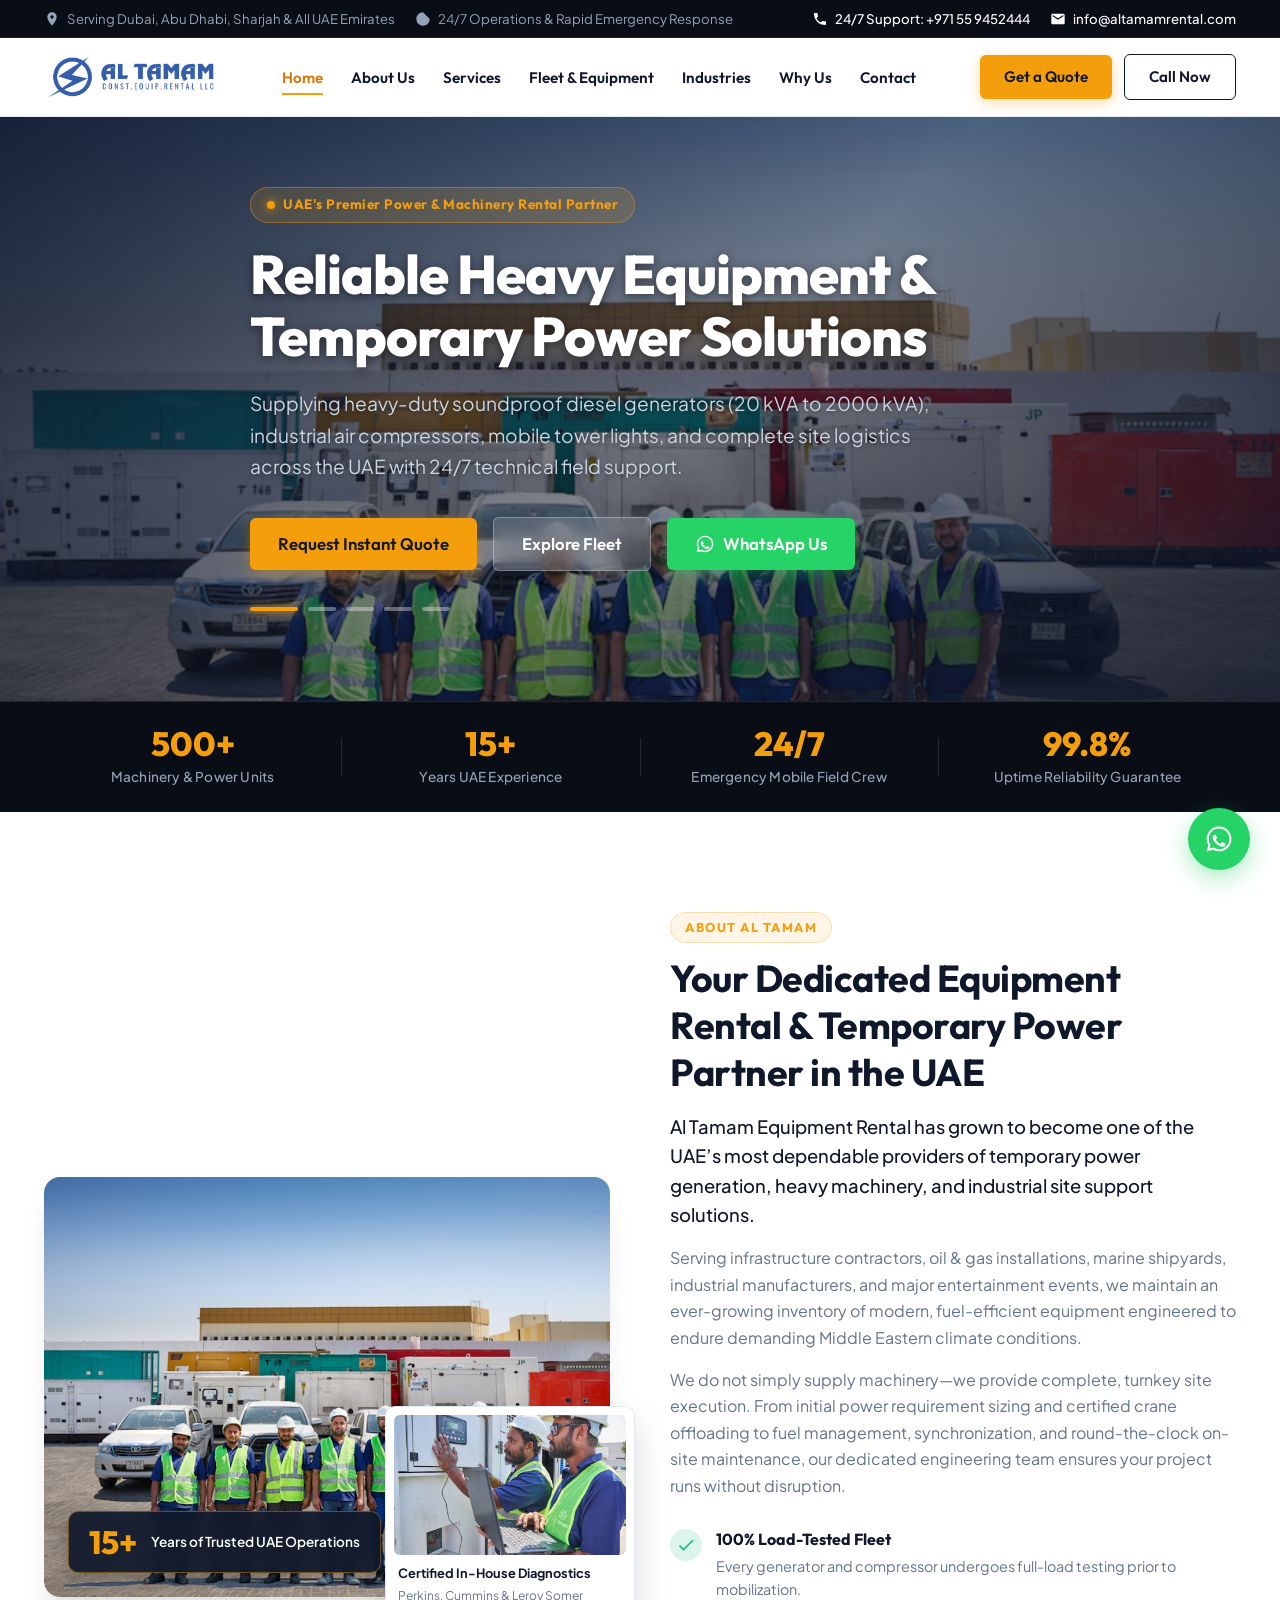
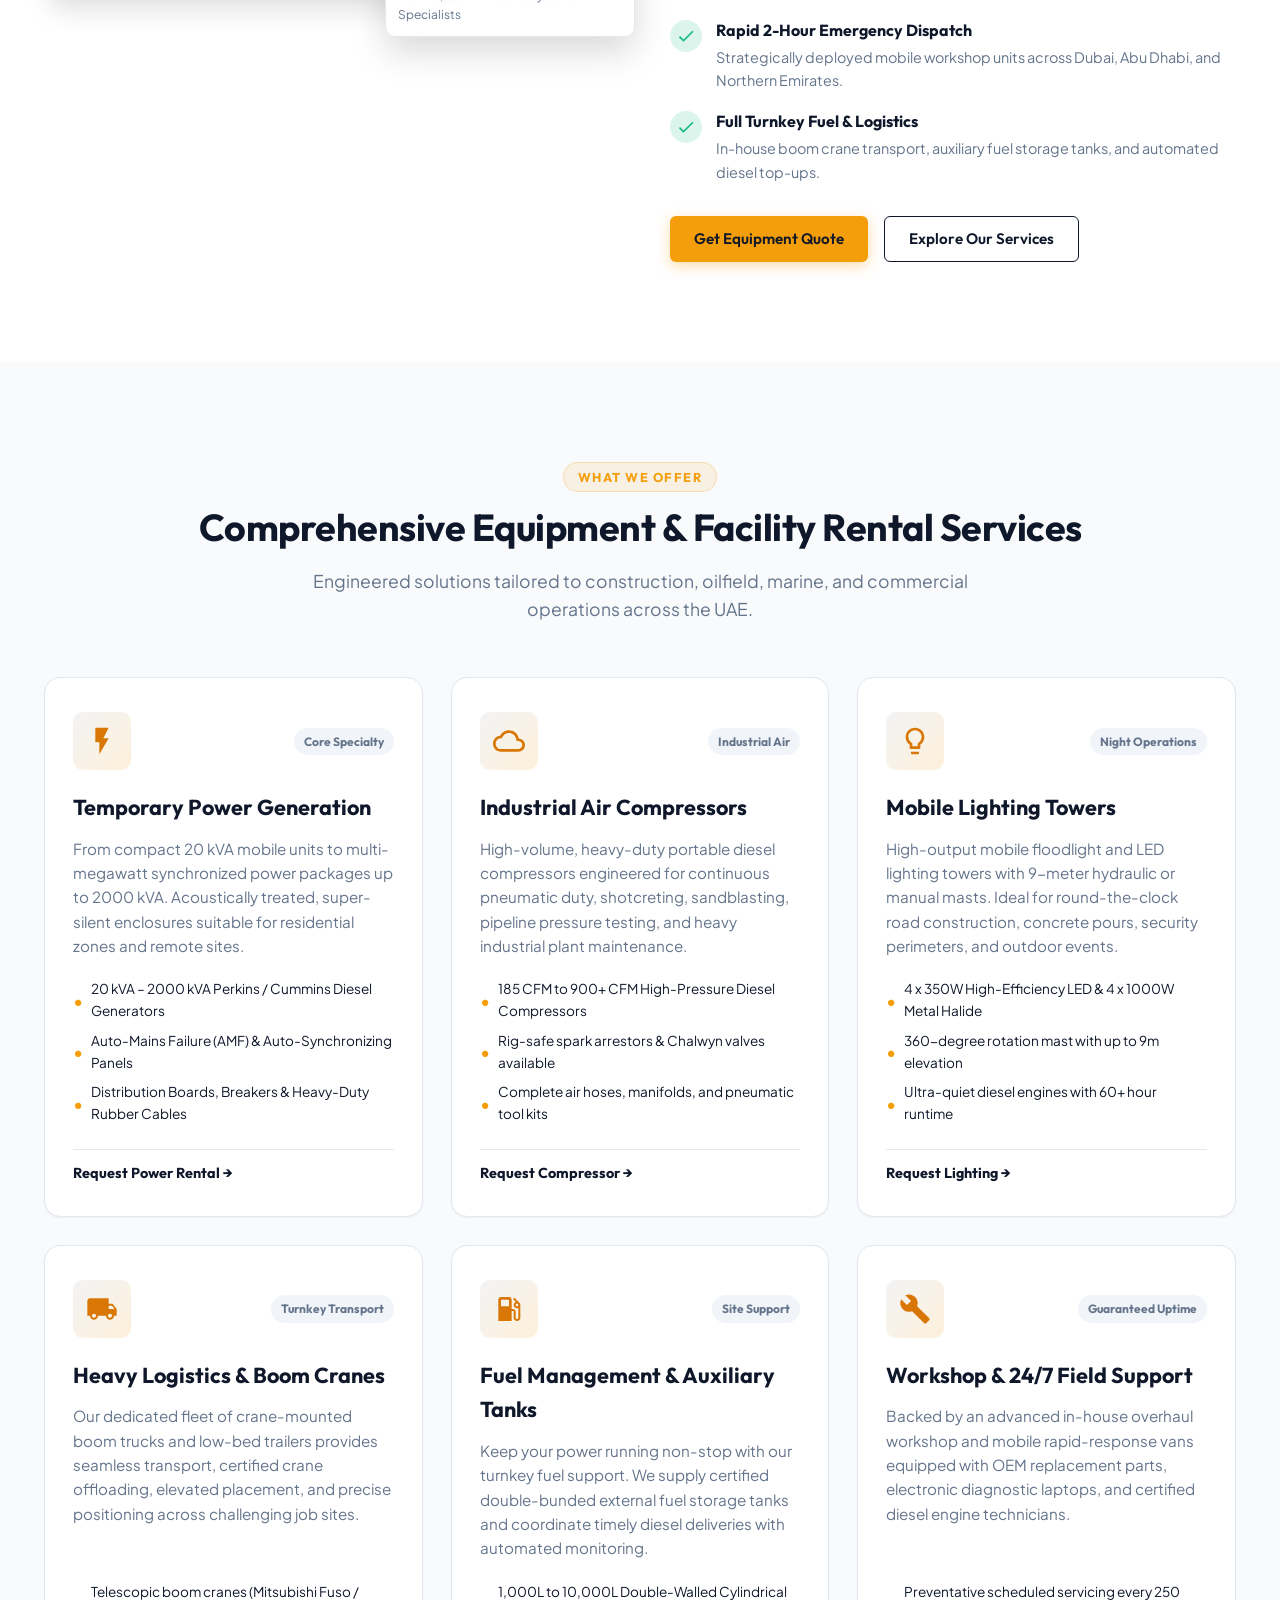
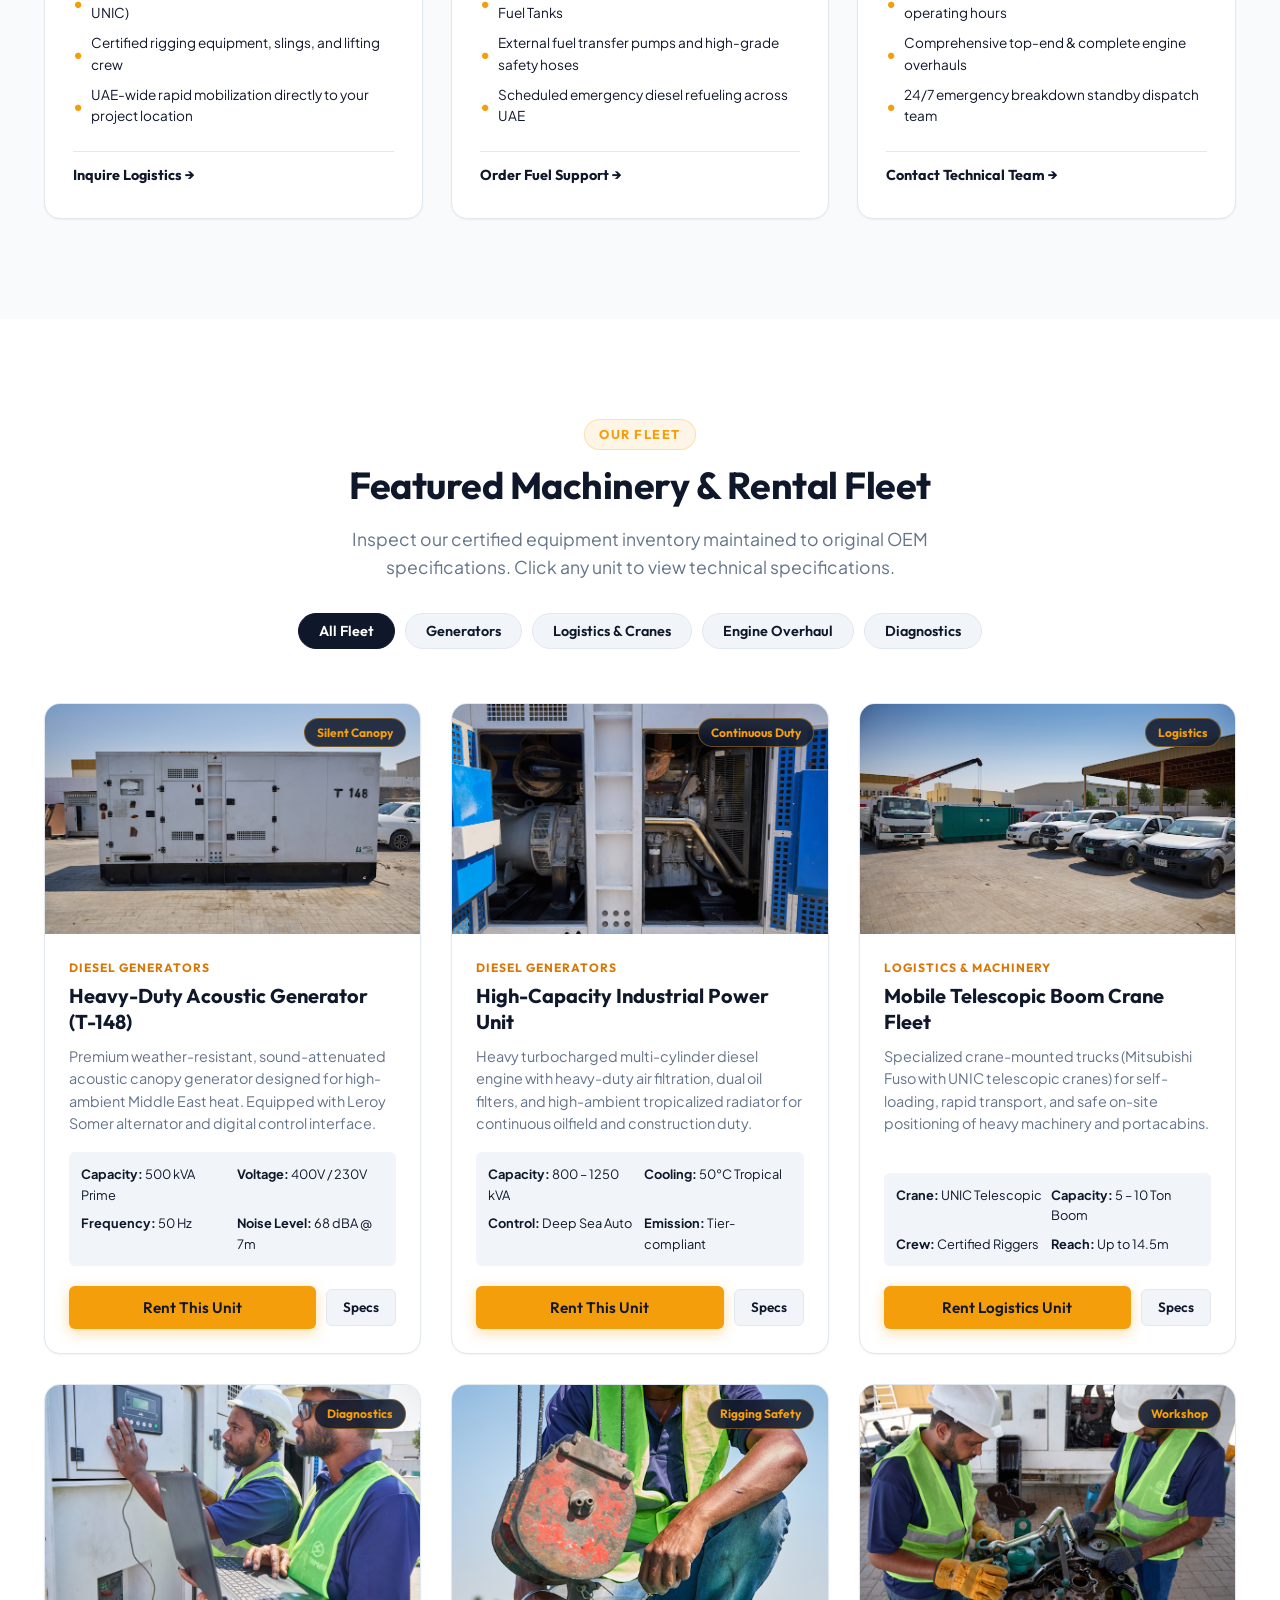
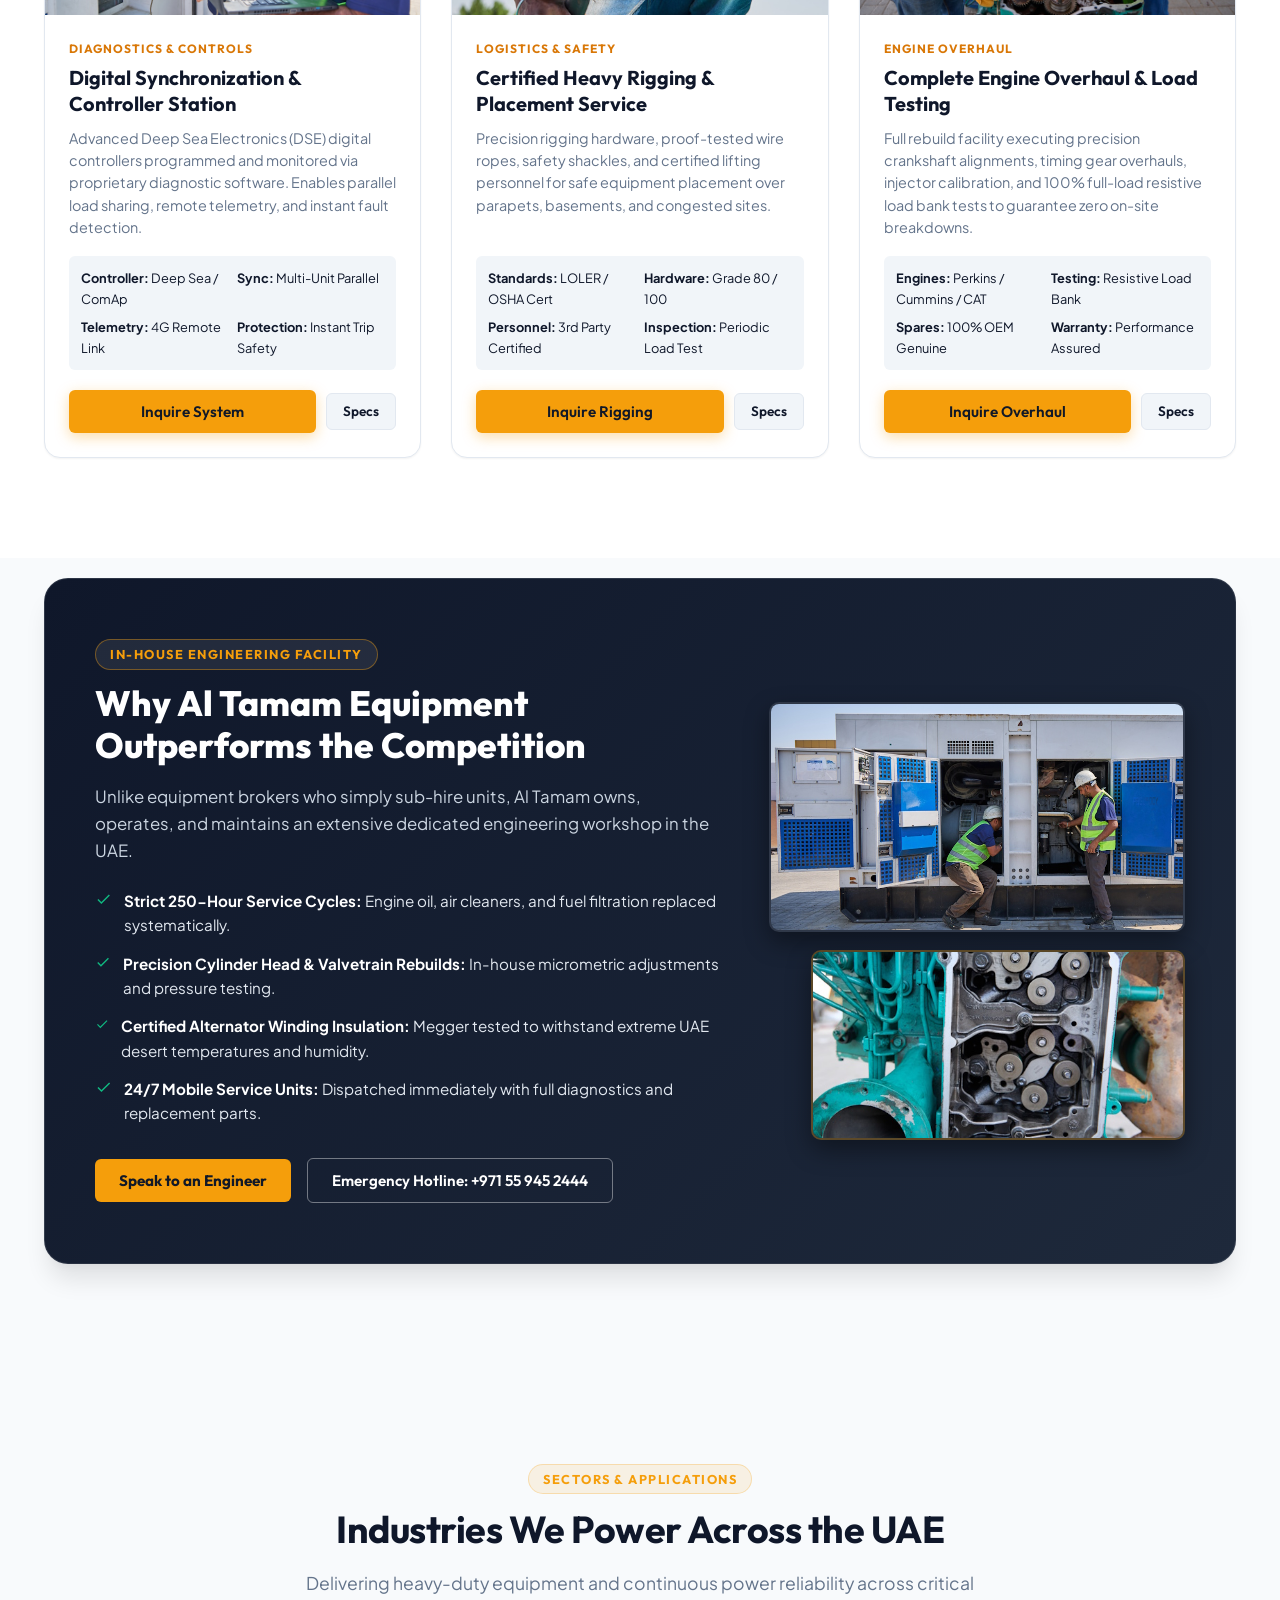
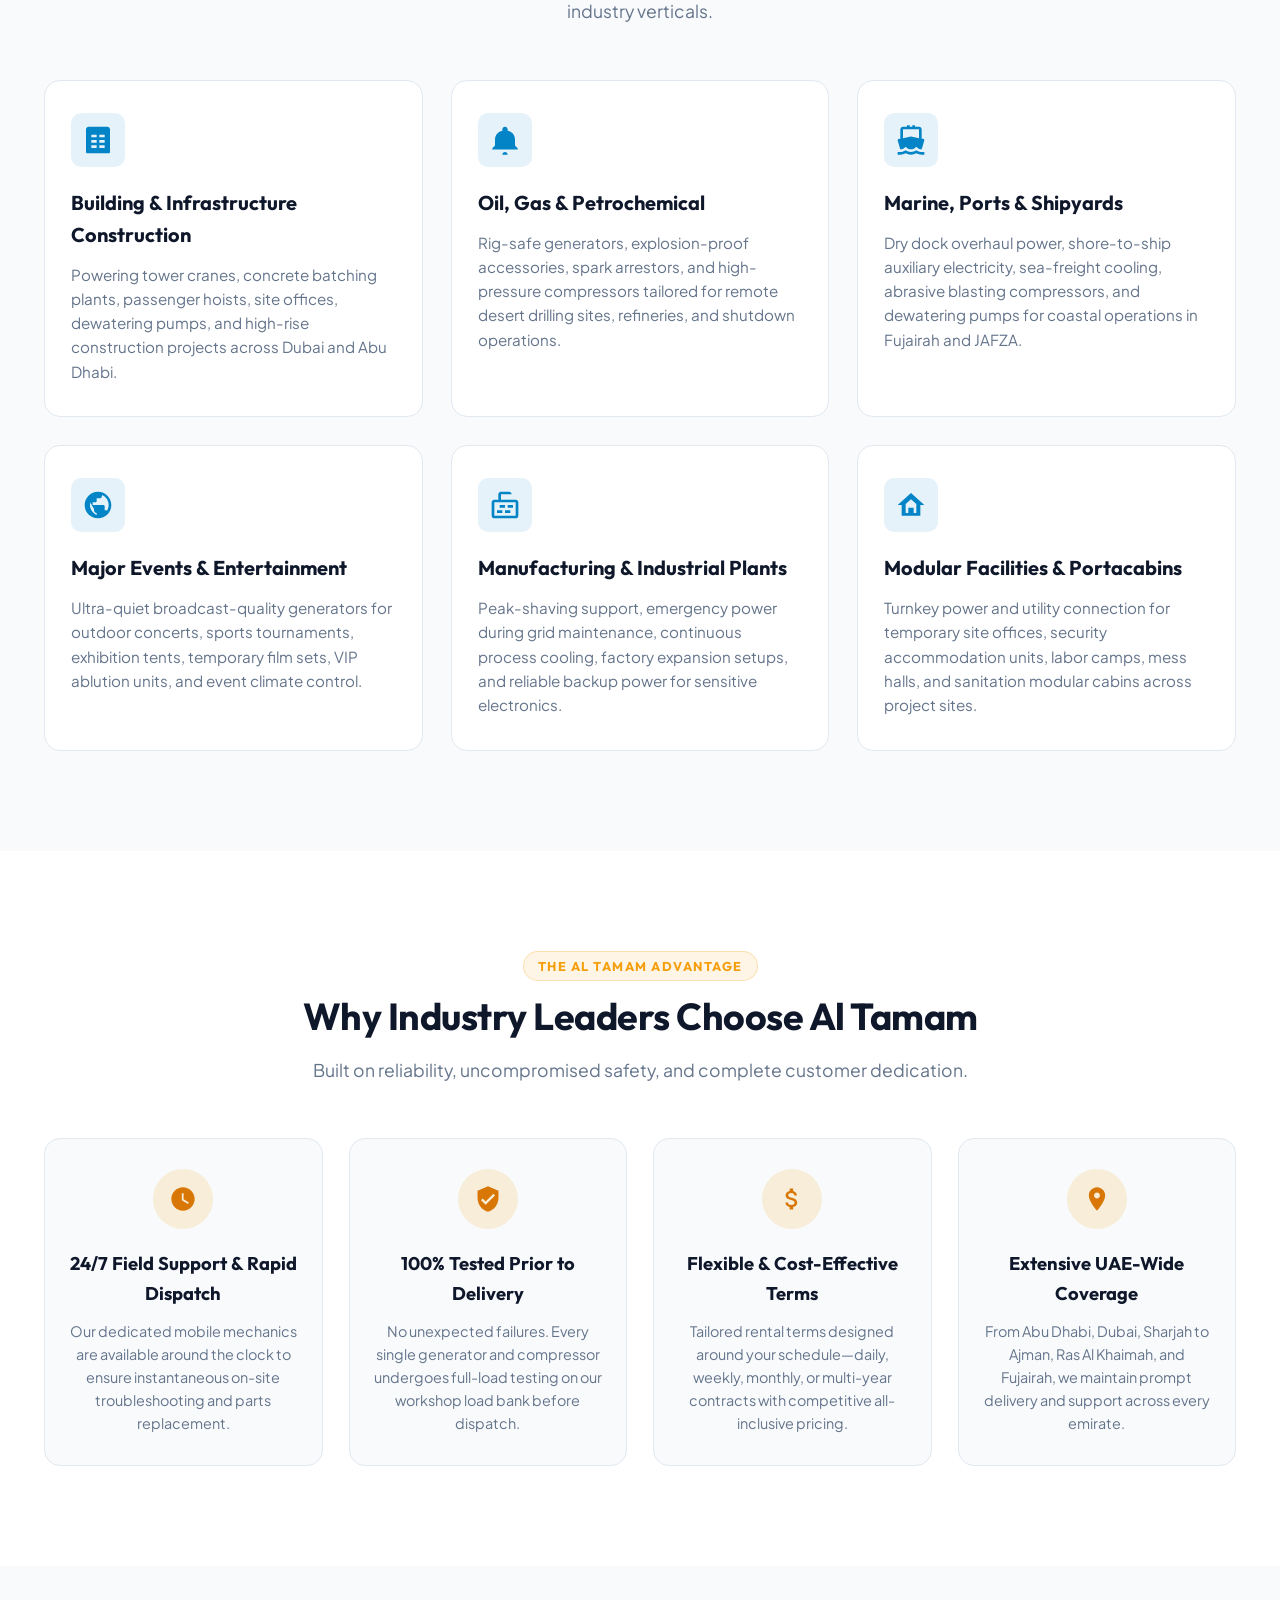
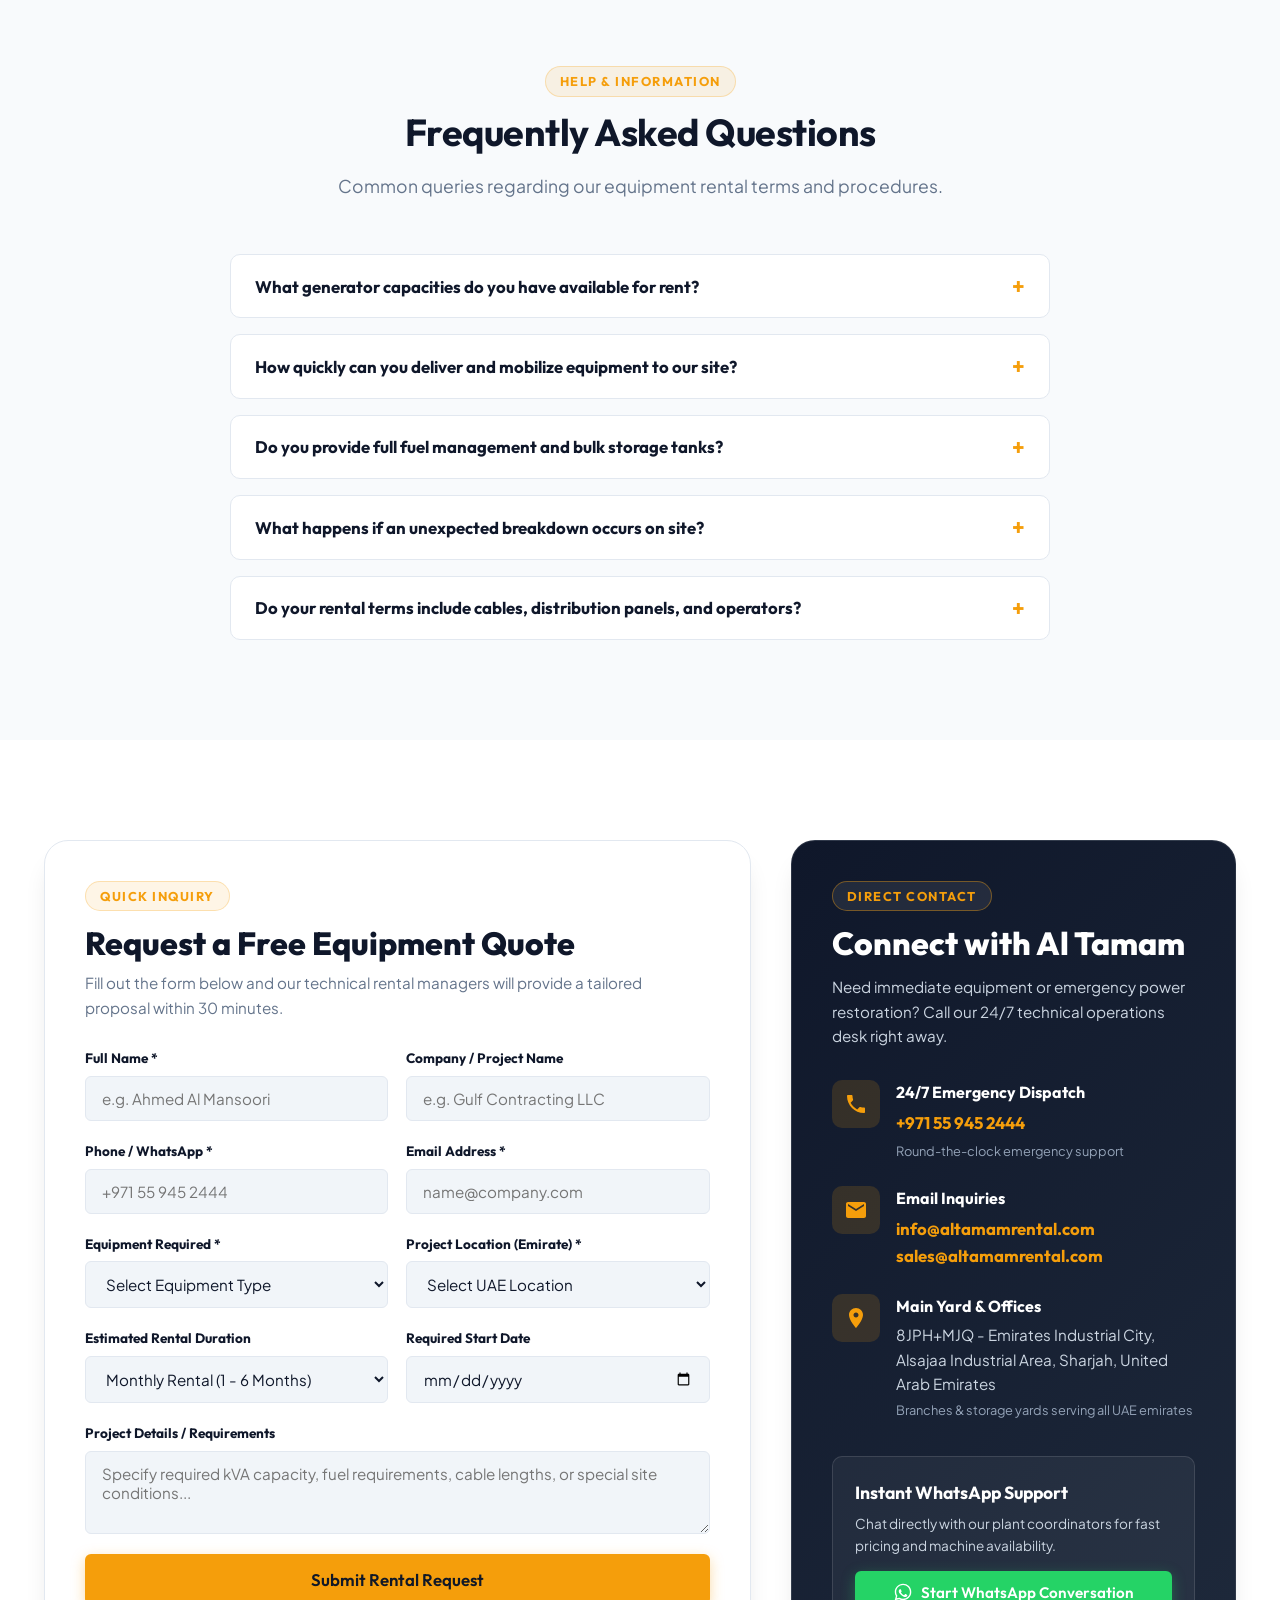
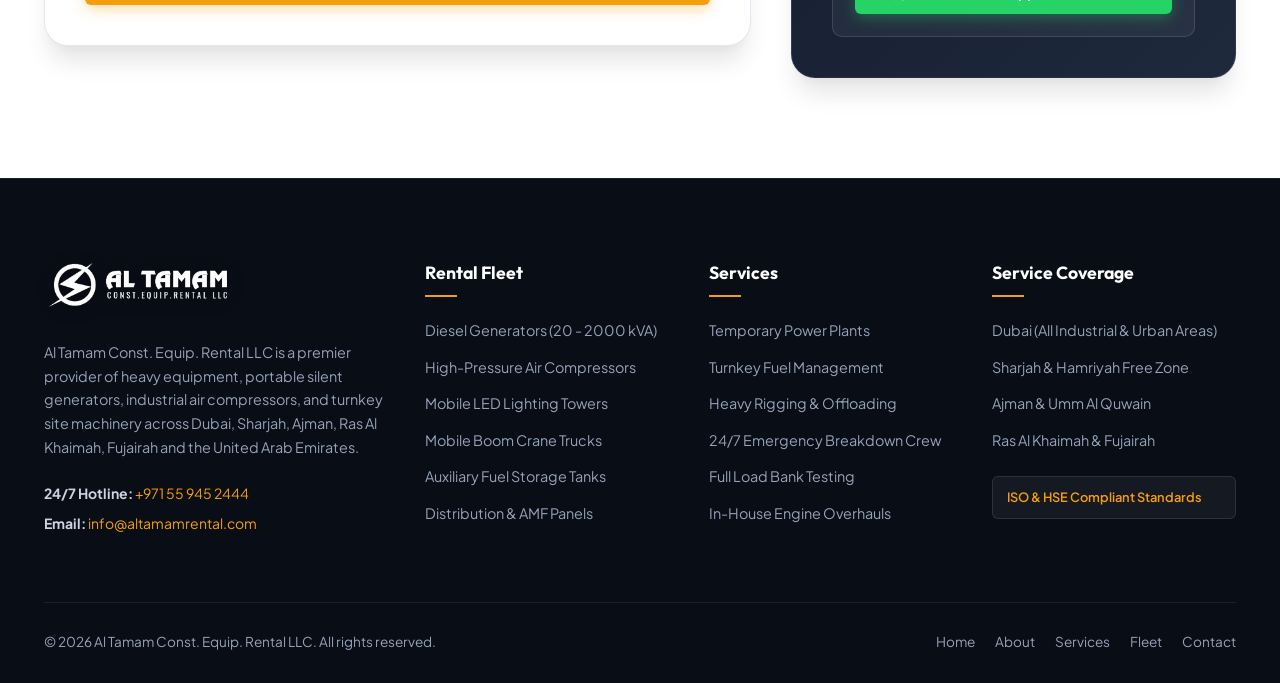
==== commit c9b70ecc: "feat: create initial website structure and assets for Al Tamam equipment rental platform" ====
--- a/publish/index.html
+++ b/publish/index.html
@@ -4,11 +4,14 @@
 <head>
     <meta charset="UTF-8">
     <meta name="viewport" content="width=device-width, initial-scale=1.0">
-    <title>Al Tamam Equipment Rental | Power Generation & Heavy Equipment Rental UAE</title>
+    <title>Al Tamam Const. Equip. Rental LLC | Heavy Equipment & Power Rental UAE</title>
     <meta name="description"
-        content="Al Tamam Equipment Rental provides premier temporary power generation, diesel generators (20 kVA - 2000 kVA), industrial air compressors, mobile lighting towers, and heavy logistics across Dubai, Abu Dhabi, and the UAE.">
+        content="Al Tamam Const. Equip. Rental LLC provides premier temporary power generation, diesel generators (20 kVA - 2000 kVA), industrial air compressors, mobile lighting towers, and heavy logistics across Dubai, Sharjah, and the UAE.">
     <meta name="keywords"
-        content="Equipment Rental UAE, Diesel Generator Rental Dubai, Portacabin Rental, Air Compressor Rental, Lighting Tower Rental, Power Solutions UAE, Al Tamam">
+        content="Al Tamam Const. Equip. Rental LLC, Equipment Rental UAE, Diesel Generator Rental Dubai, Portacabin Rental, Air Compressor Rental, Lighting Tower Rental, Power Solutions UAE">
+
+    <!-- Favicon -->
+    <link rel="icon" type="image/png" href="images/altamam_logo_icon.png">
 
     <!-- Google Fonts -->
     <link rel="preconnect" href="https://fonts.googleapis.com">
@@ -63,16 +66,8 @@
     <!-- Main Navigation Header -->
     <header class="main-header" id="header">
         <div class="container header-container">
-            <a href="#" class="brand-logo" aria-label="Al Tamam Equipment Rental Home">
-                <div class="logo-icon">
-                    <svg viewBox="0 0 24 24" width="28" height="28" fill="#F59E0B">
-                        <path d="M7 2v11h3v9l7-12h-4l4-8z" />
-                    </svg>
-                </div>
-                <div class="logo-text">
-                    <span class="logo-title">AL TAMAM</span>
-                    <span class="logo-subtitle">EQUIPMENT RENTAL</span>
-                </div>
+            <a href="#" class="brand-logo" aria-label="Al Tamam Const. Equip. Rental LLC Home">
+                <img src="images/altamam_logo.png" alt="Al Tamam Const. Equip. Rental LLC" class="site-logo">
             </a>
 
             <!-- Desktop Nav -->
@@ -1124,21 +1119,12 @@
                 <!-- Column 1: Brand Info -->
                 <div class="footer-col brand-col">
                     <div class="brand-logo footer-logo">
-                        <div class="logo-icon">
-                            <svg viewBox="0 0 24 24" width="28" height="28" fill="#F59E0B">
-                                <path d="M7 2v11h3v9l7-12h-4l4-8z" />
-                            </svg>
-                        </div>
-                        <div class="logo-text">
-                            <span class="logo-title white-text">AL TAMAM</span>
-                            <span class="logo-subtitle">EQUIPMENT RENTAL</span>
-                        </div>
+                        <img src="images/altamam_logo_white.png" alt="Al Tamam Const. Equip. Rental LLC" class="site-logo footer-logo-img">
                     </div>
                     <p class="footer-desc">
-                        Al Tamam Equipment Rental is a premier provider of heavy equipment, portable silent generators,
+                        Al Tamam Const. Equip. Rental LLC is a premier provider of heavy equipment, portable silent generators,
                         industrial air compressors, and turnkey site machinery across Dubai, Sharjah, Ajman, Ras Al
-                        Khaimah, Fujairah and the United
-                        Arab Emirates.
+                        Khaimah, Fujairah and the United Arab Emirates.
                     </p>
                     <div class="footer-contact-item">
                         <strong>24/7 Hotline:</strong> <a href="tel:+971559452444">+971 55 945 2444</a>
@@ -1190,7 +1176,7 @@
             </div>
 
             <div class="footer-bottom">
-                <p>&copy; 2026 Al Tamam Equipment Rental LLC. All rights reserved.</p>
+                <p>&copy; 2026 Al Tamam Const. Equip. Rental LLC. All rights reserved.</p>
                 <div class="footer-bottom-links">
                     <a href="#home">Home</a>
                     <a href="#about">About</a>
--- a/publish/style.css
+++ b/publish/style.css
@@ -351,47 +351,33 @@
 
 /* Brand Logo */
 .brand-logo {
-    display: flex;
+    display: inline-flex;
     align-items: center;
     gap: 12px;
-}
-
-.logo-icon {
-    width: 44px;
-    height: 44px;
-    background-color: var(--color-primary);
-    border-radius: var(--radius-sm);
-    display: flex;
-    align-items: center;
-    justify-content: center;
-    box-shadow: 0 4px 10px rgba(15, 23, 42, 0.15);
-}
-
-.logo-text {
-    display: flex;
-    flex-direction: column;
-}
-
-.logo-title {
-    font-family: var(--font-heading);
-    font-weight: 800;
-    font-size: 1.35rem;
-    color: var(--color-primary);
-    line-height: 1.1;
-    letter-spacing: 0.5px;
-}
-
-.logo-title.white-text {
-    color: #ffffff;
-}
-
-.logo-subtitle {
-    font-family: var(--font-heading);
-    font-size: 0.65rem;
-    font-weight: 700;
-    color: var(--color-accent);
-    letter-spacing: 1.5px;
-    line-height: 1.1;
+    text-decoration: none;
+    transition: transform var(--transition-fast);
+}
+
+.brand-logo:hover {
+    transform: scale(1.02);
+}
+
+.site-logo {
+    height: 48px;
+    width: auto;
+    max-width: 230px;
+    object-fit: contain;
+    display: block;
+}
+
+.footer-logo {
+    margin-bottom: 12px;
+}
+
+.footer-logo-img {
+    height: 52px;
+    max-width: 240px;
+    filter: drop-shadow(0 2px 8px rgba(0, 0, 0, 0.4));
 }
 
 /* Navigation Links */
@@ -1879,6 +1865,11 @@
 }
 
 @media (max-width: 768px) {
+    .site-logo {
+        height: 38px;
+        max-width: 180px;
+    }
+
     .desktop-only {
         display: none !important;
     }
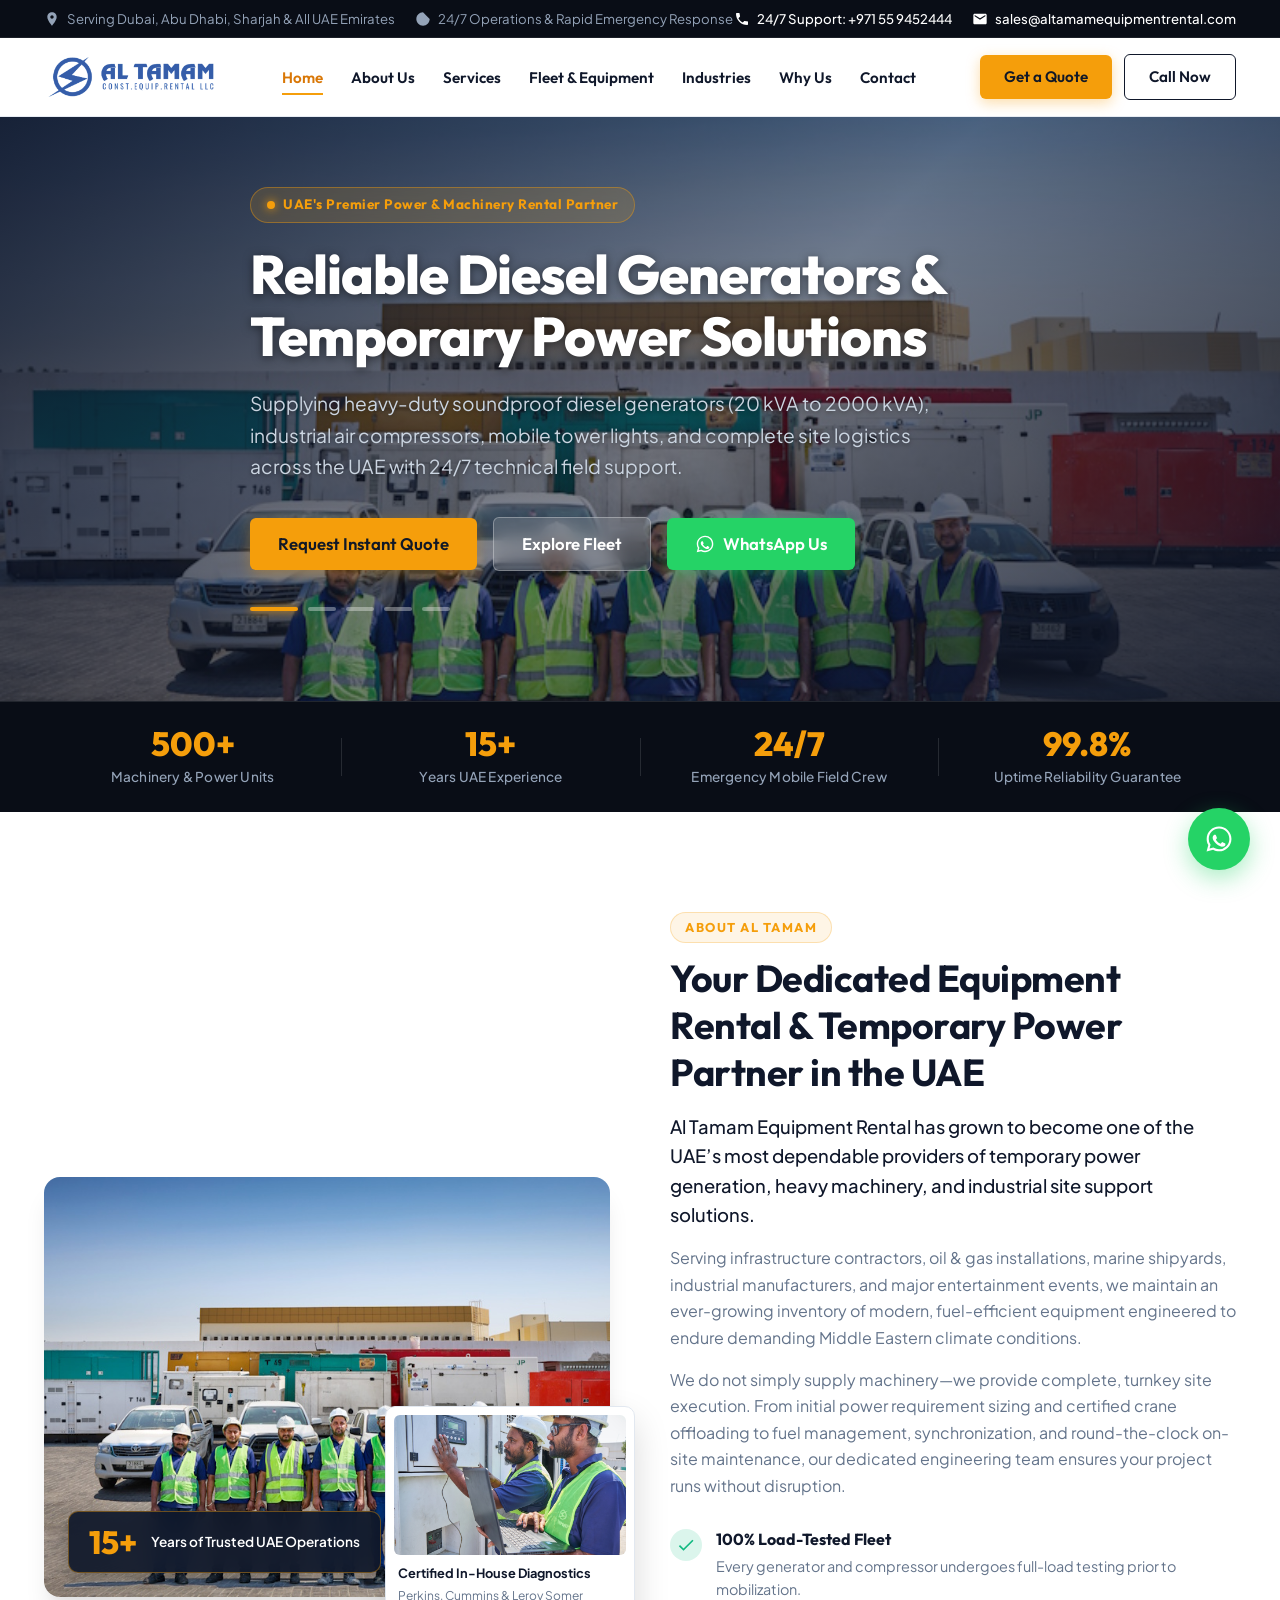
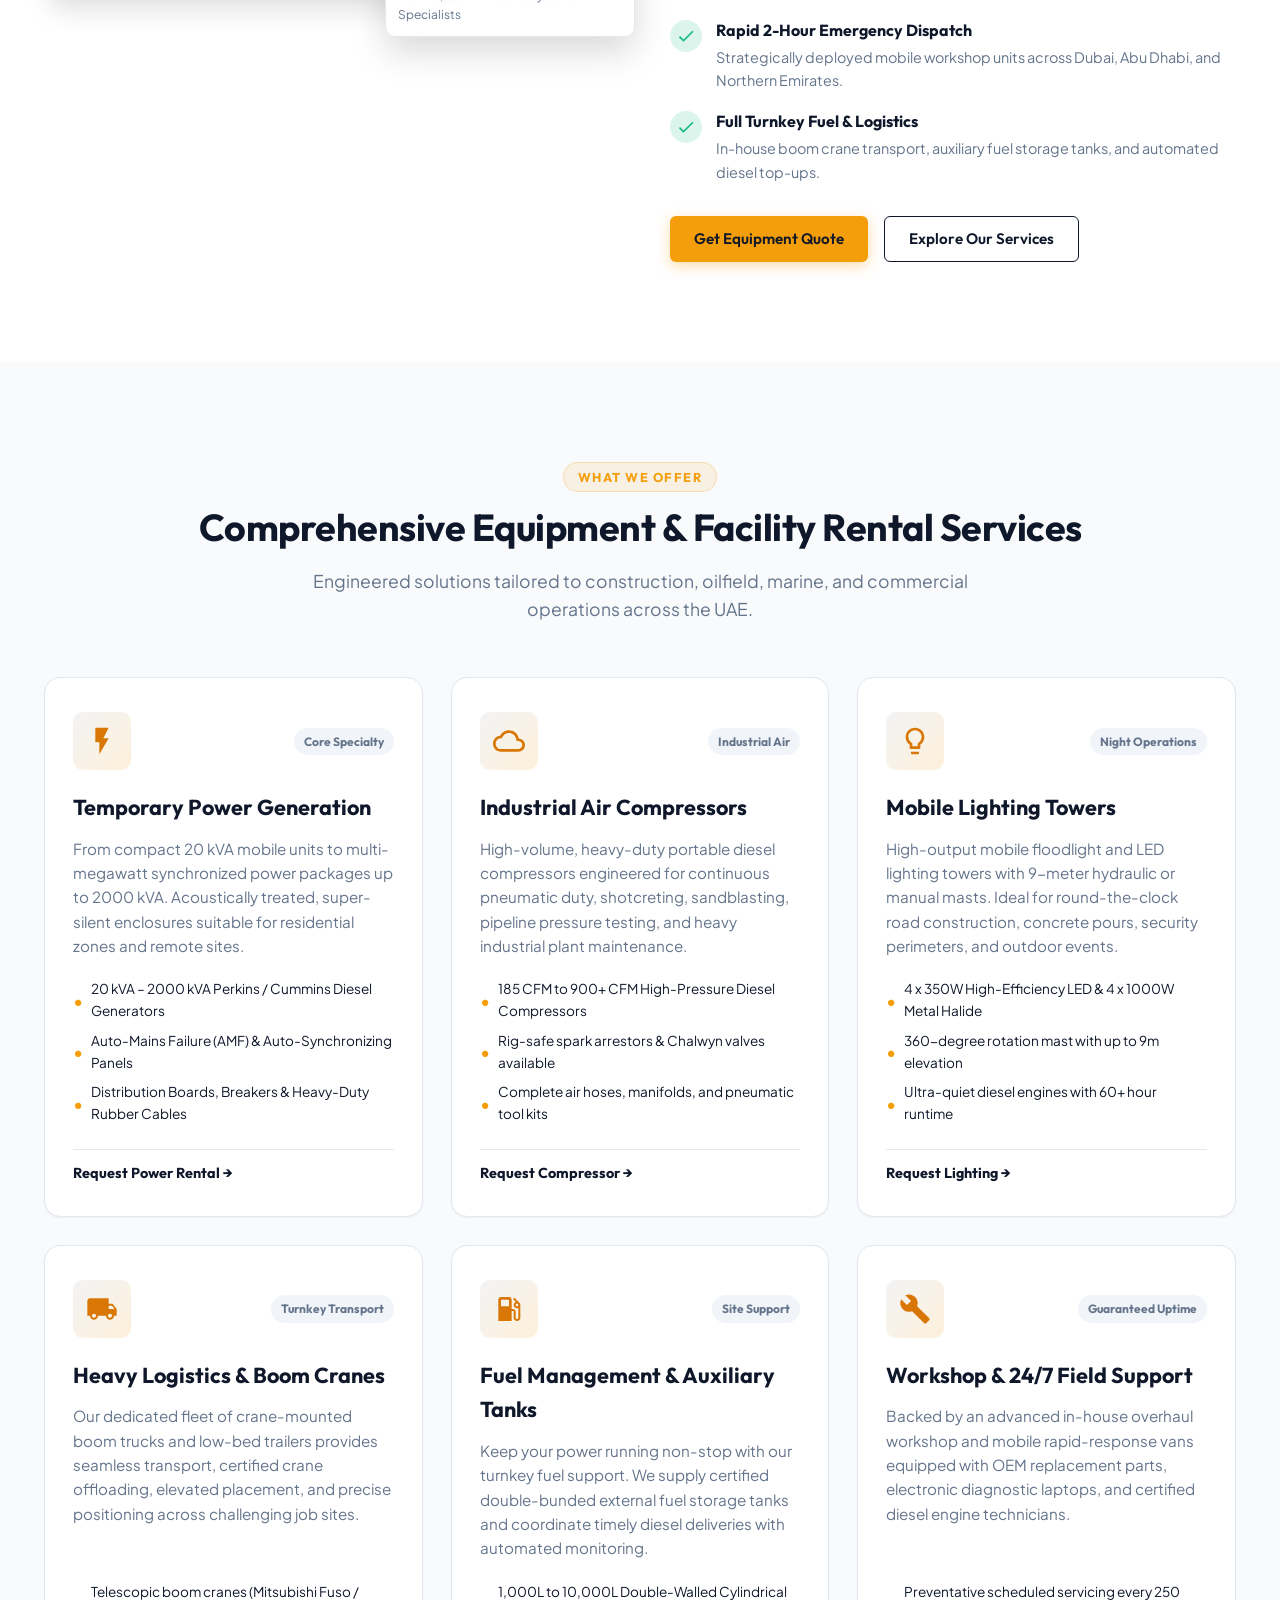
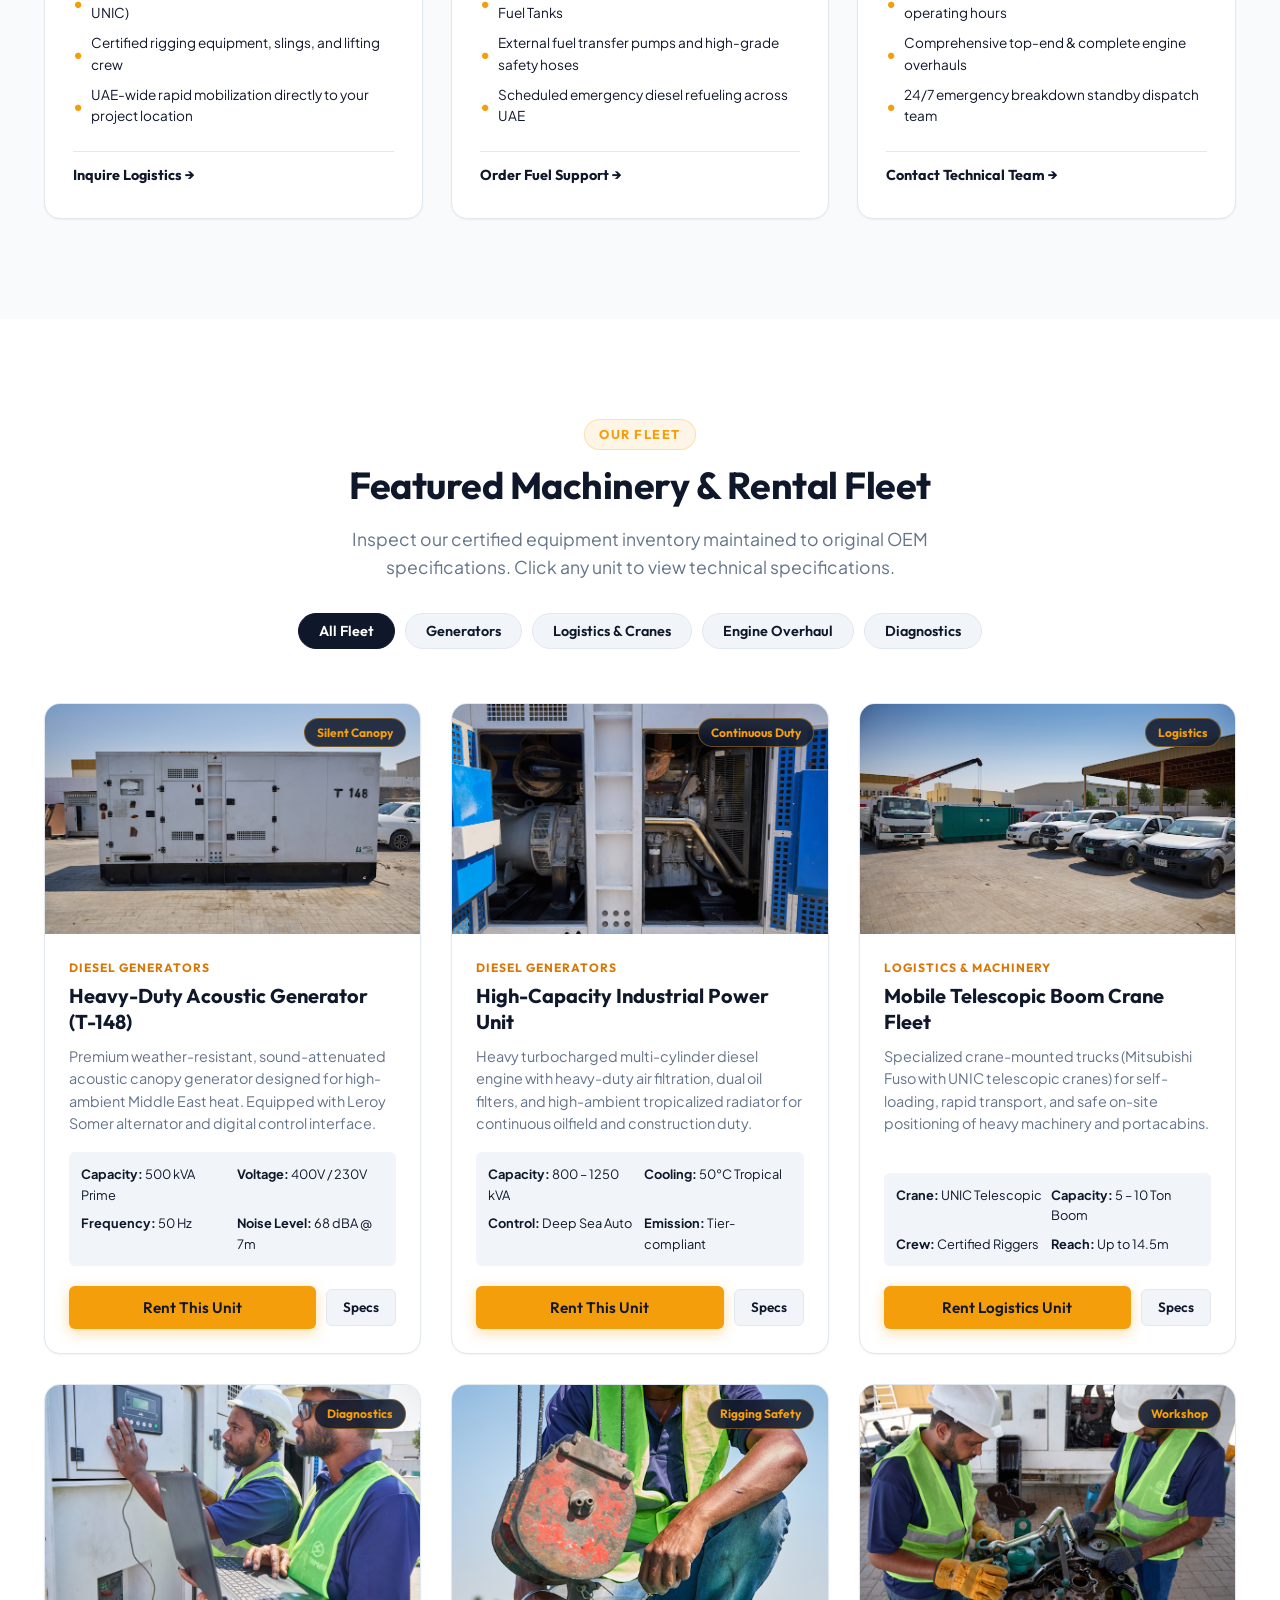
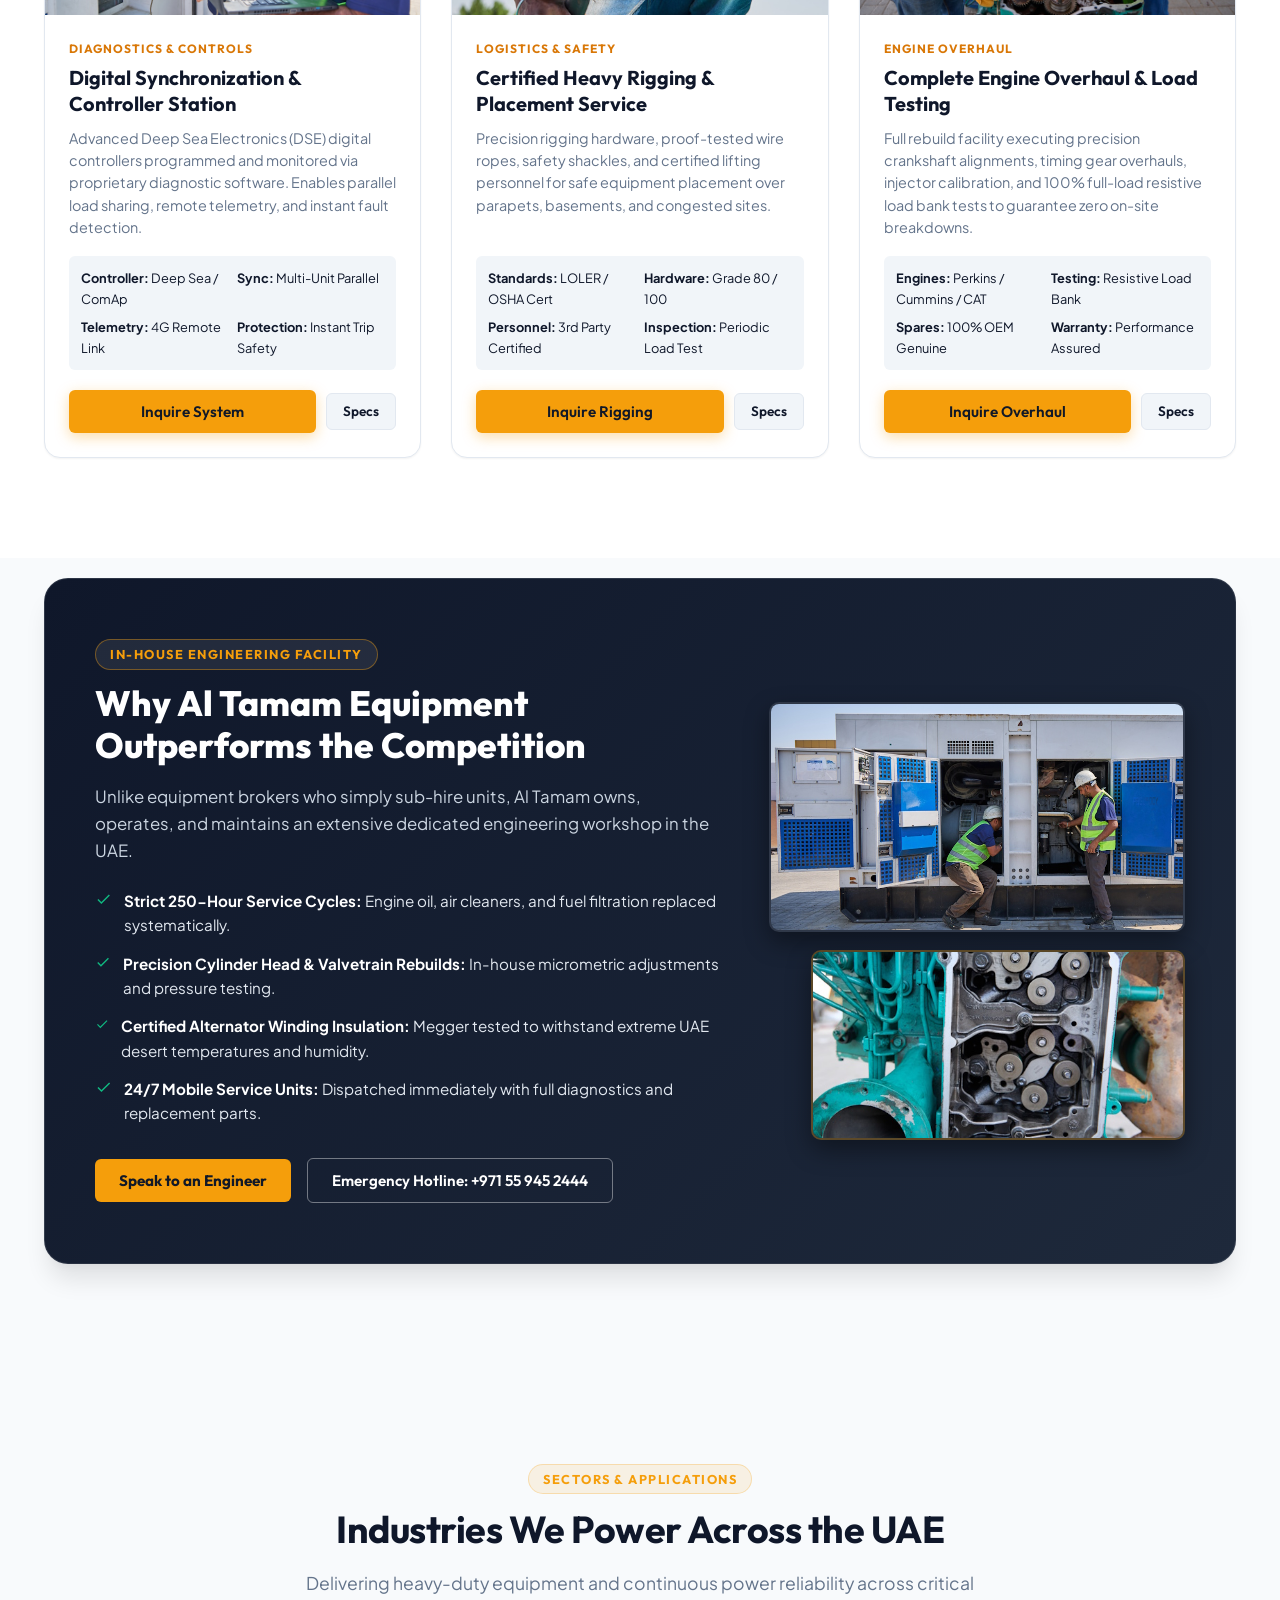
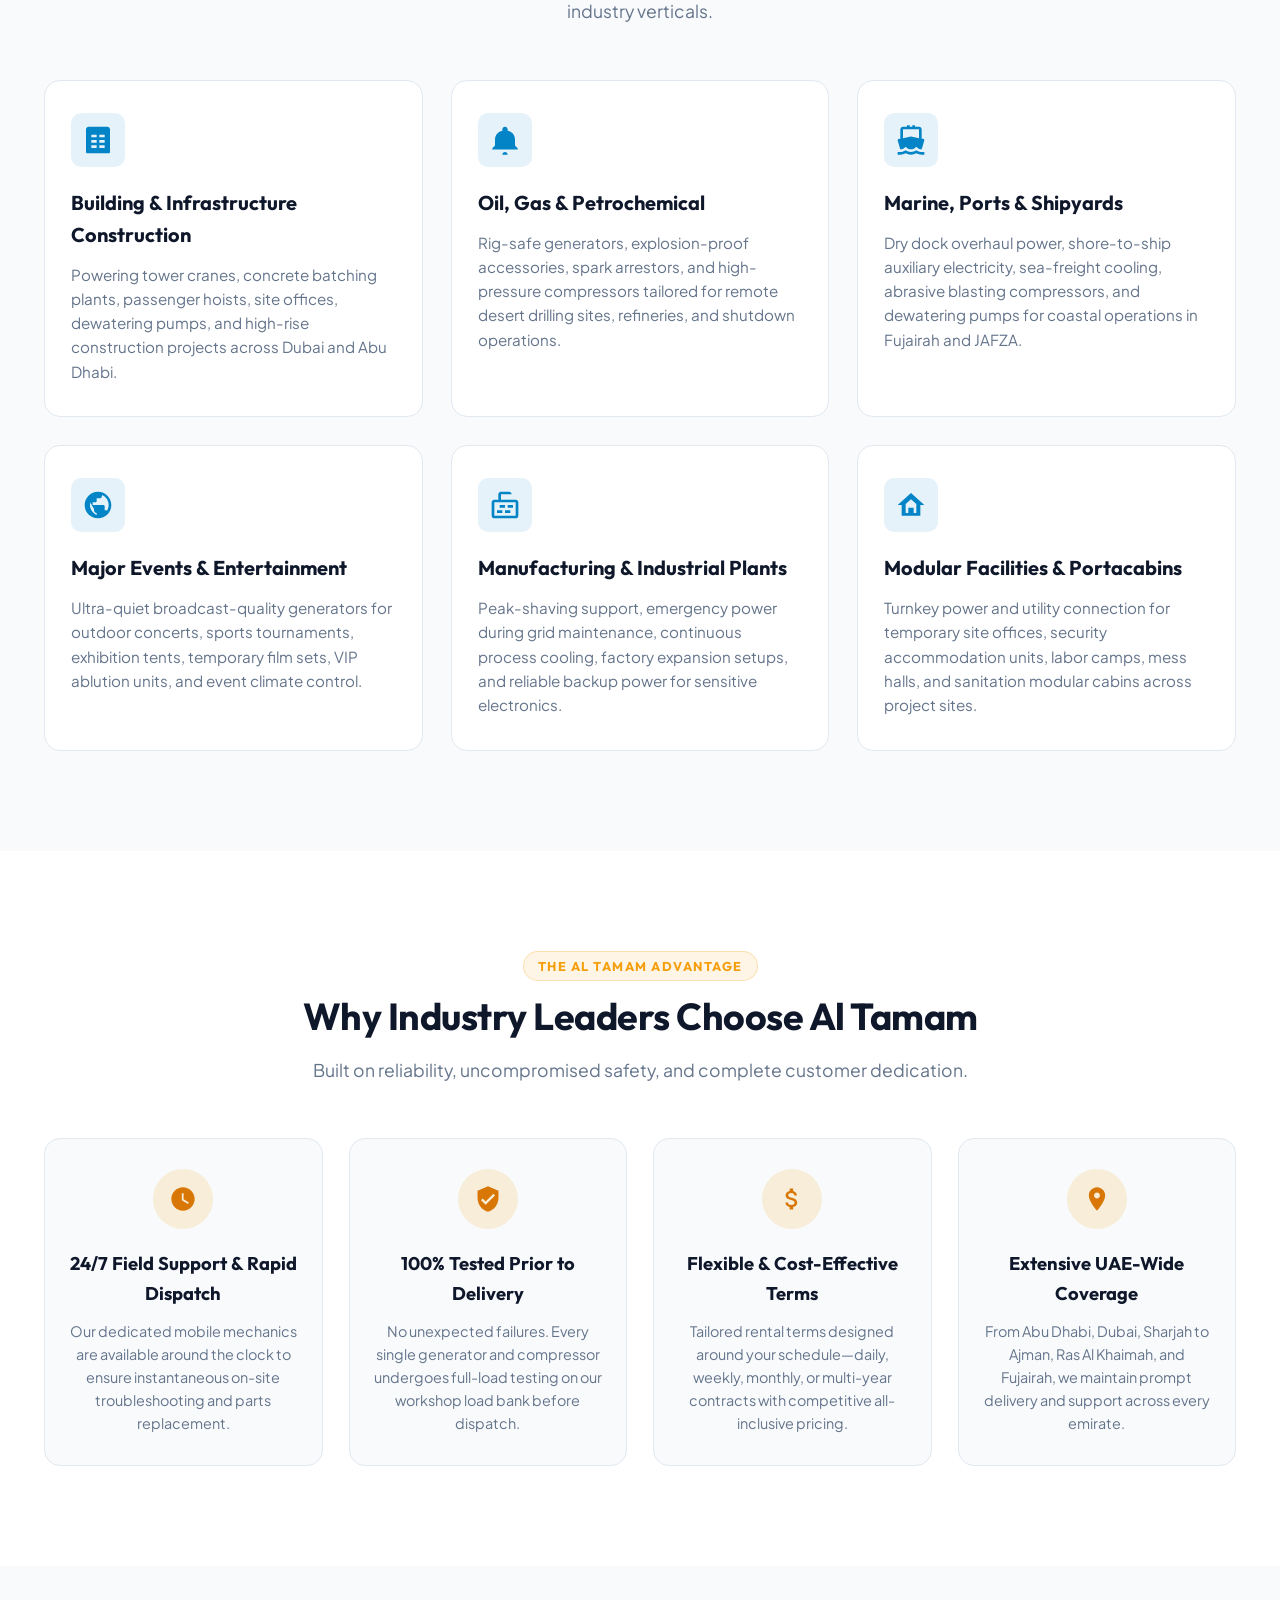
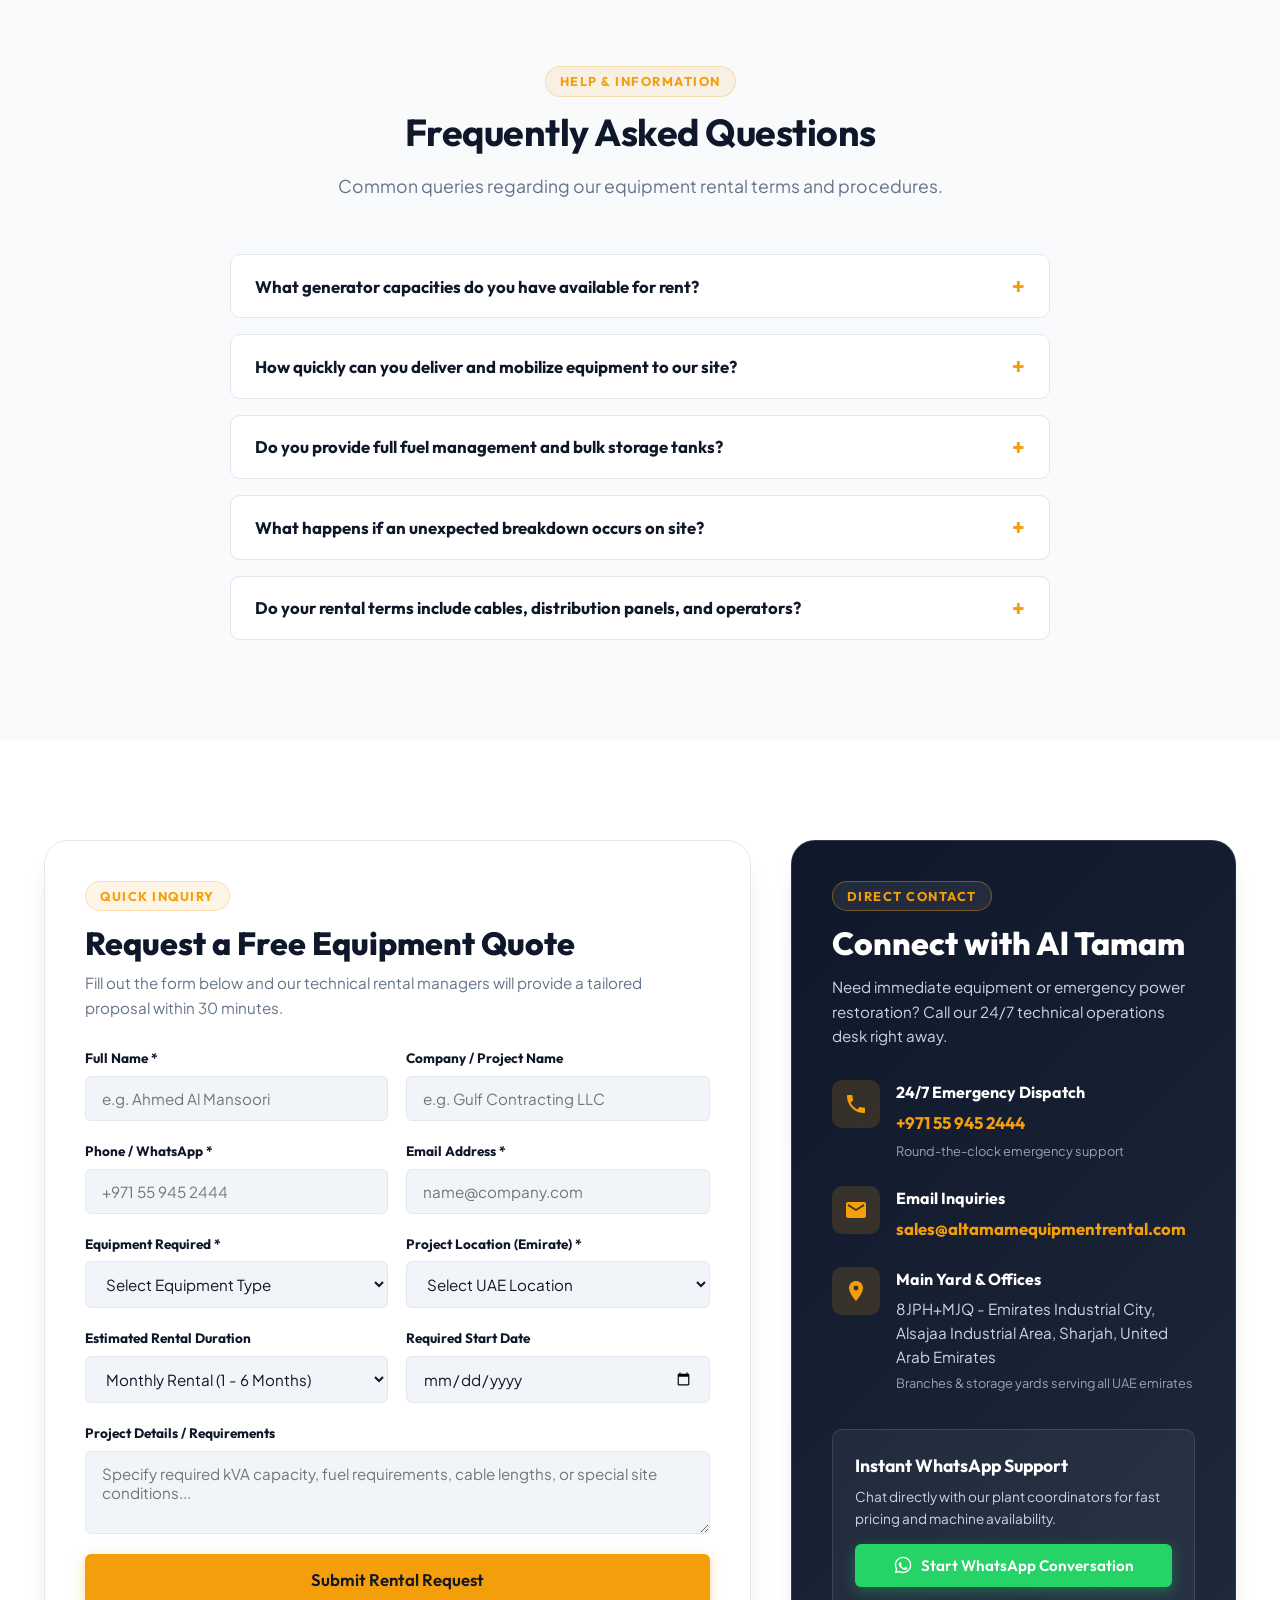
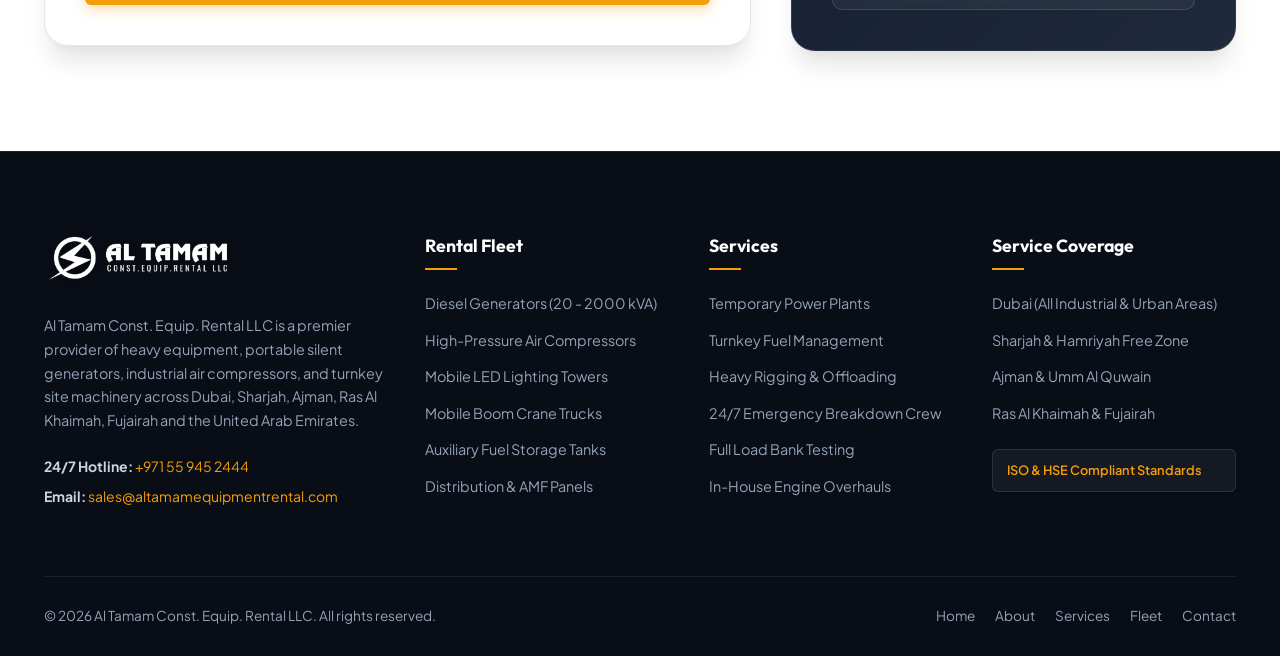
==== commit e30e2990: "email and other changes" ====
--- a/publish/index.html
+++ b/publish/index.html
@@ -52,12 +52,12 @@
                     </svg>
                     24/7 Support: +971 55 9452444
                 </a>
-                <a href="mailto:info@altamamrental.com" class="top-contact-link desktop-only">
+                <a href="mailto:sales@altamamequipmentrental.com" class="top-contact-link desktop-only">
                     <svg viewBox="0 0 24 24" width="16" height="16" fill="currentColor">
                         <path
                             d="M20 4H4c-1.1 0-1.99.9-1.99 2L2 18c0 1.1.9 2 2 2h16c1.1 0 2-.9 2-2V6c0-1.1-.9-2-2-2zm0 4l-8 5-8-5V6l8 5 8-5v2z" />
                     </svg>
-                    info@altamamrental.com
+                    sales@altamamequipmentrental.com
                 </a>
             </div>
         </div>
@@ -110,7 +110,7 @@
                         <span class="badge-dot"></span> UAE's Premier Power & Machinery Rental Partner
                     </div>
                     <h1 class="hero-title" id="heroTitle">
-                        Reliable Heavy Equipment & Temporary Power Solutions
+                        Reliable Diesel Generators & Temporary Power Solutions
                     </h1>
                     <p class="hero-description" id="heroDesc">
                         Supplying heavy-duty soundproof diesel generators (20 kVA to 2000 kVA), industrial air
@@ -1071,10 +1071,8 @@
                                 </div>
                                 <div>
                                     <h4>Email Inquiries</h4>
-                                    <a href="mailto:info@altamamrental.com"
-                                        class="contact-val">info@altamamrental.com</a>
-                                    <a href="mailto:sales@altamamrental.com"
-                                        class="contact-val">sales@altamamrental.com</a>
+                                    <a href="mailto:sales@altamamequipmentrental.com"
+                                        class="contact-val">sales@altamamequipmentrental.com</a>
                                 </div>
                             </div>
 
@@ -1119,10 +1117,12 @@
                 <!-- Column 1: Brand Info -->
                 <div class="footer-col brand-col">
                     <div class="brand-logo footer-logo">
-                        <img src="images/altamam_logo_white.png" alt="Al Tamam Const. Equip. Rental LLC" class="site-logo footer-logo-img">
+                        <img src="images/altamam_logo_white.png" alt="Al Tamam Const. Equip. Rental LLC"
+                            class="site-logo footer-logo-img">
                     </div>
                     <p class="footer-desc">
-                        Al Tamam Const. Equip. Rental LLC is a premier provider of heavy equipment, portable silent generators,
+                        Al Tamam Const. Equip. Rental LLC is a premier provider of heavy equipment, portable silent
+                        generators,
                         industrial air compressors, and turnkey site machinery across Dubai, Sharjah, Ajman, Ras Al
                         Khaimah, Fujairah and the United Arab Emirates.
                     </p>
@@ -1130,7 +1130,8 @@
                         <strong>24/7 Hotline:</strong> <a href="tel:+971559452444">+971 55 945 2444</a>
                     </div>
                     <div class="footer-contact-item">
-                        <strong>Email:</strong> <a href="mailto:info@altamamrental.com">info@altamamrental.com</a>
+                        <strong>Email:</strong> <a
+                            href="mailto:sales@altamamequipmentrental.com">sales@altamamequipmentrental.com</a>
                     </div>
                 </div>
 
